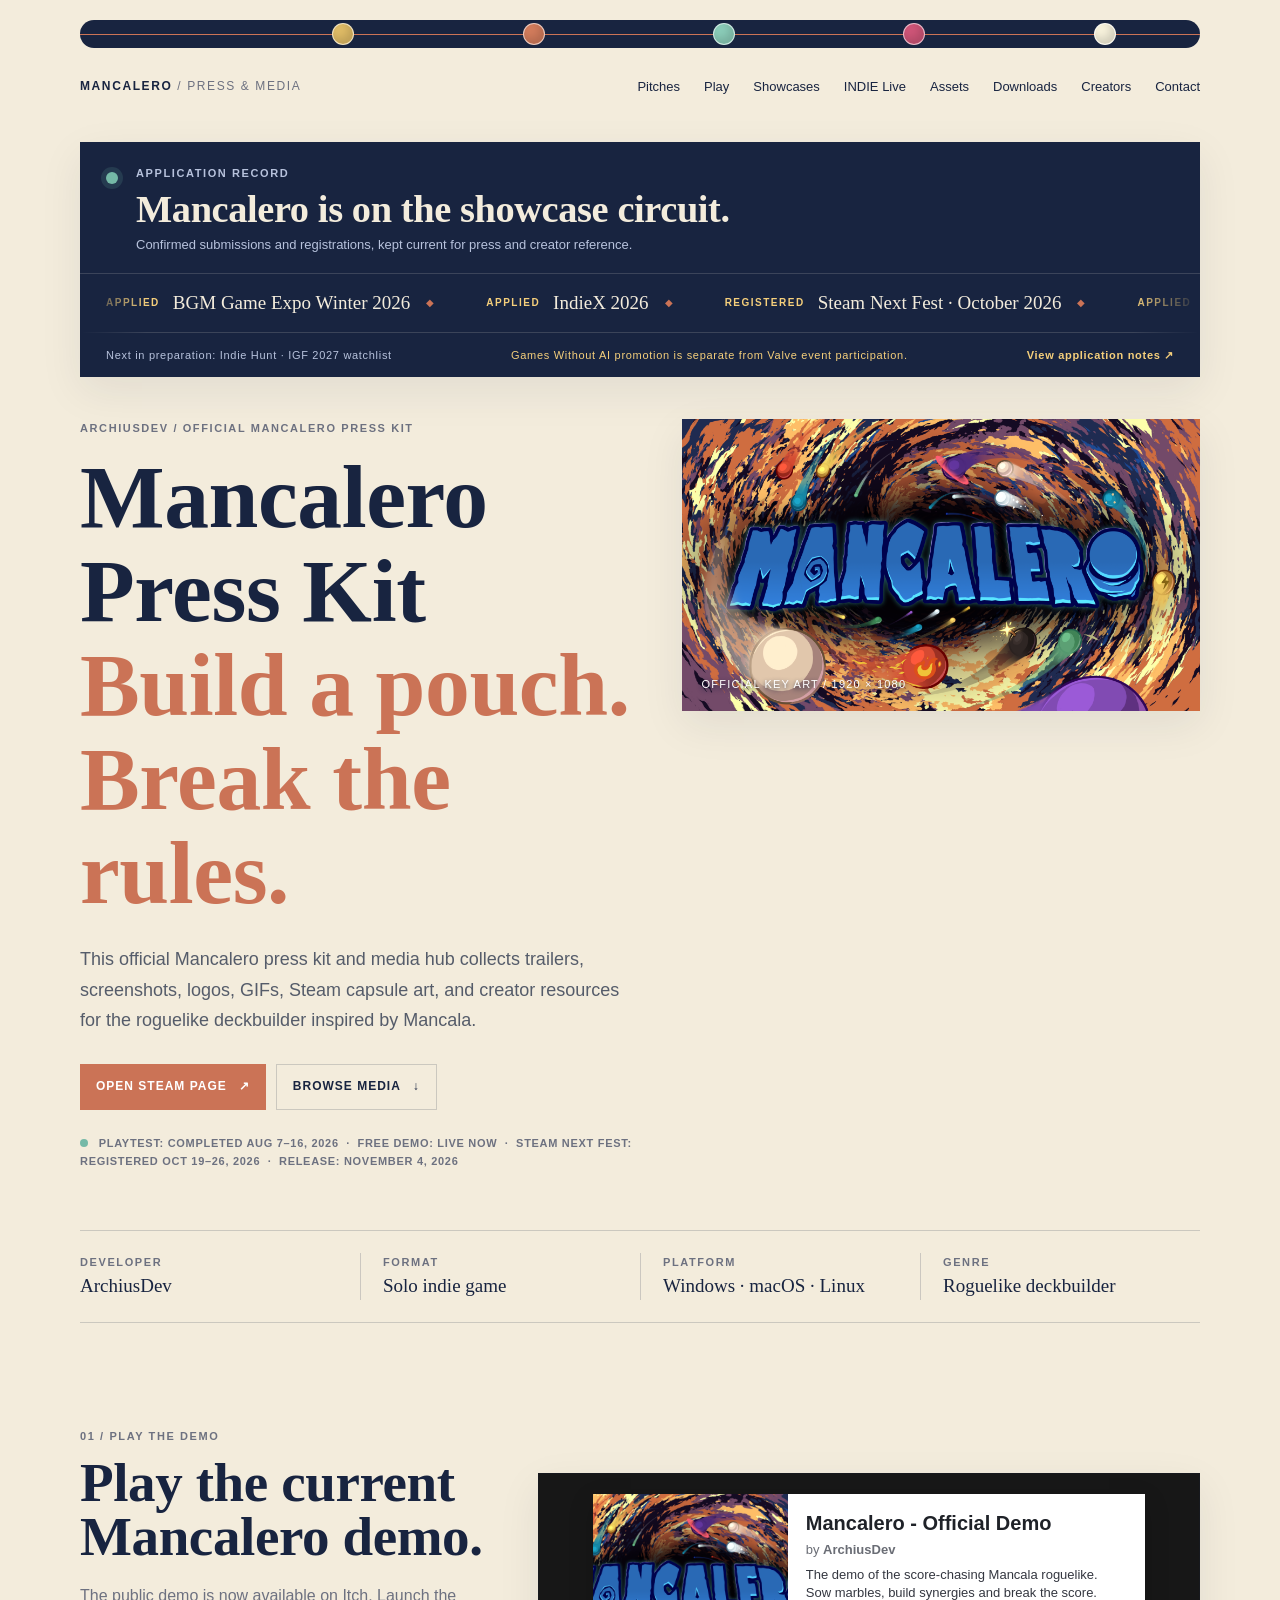
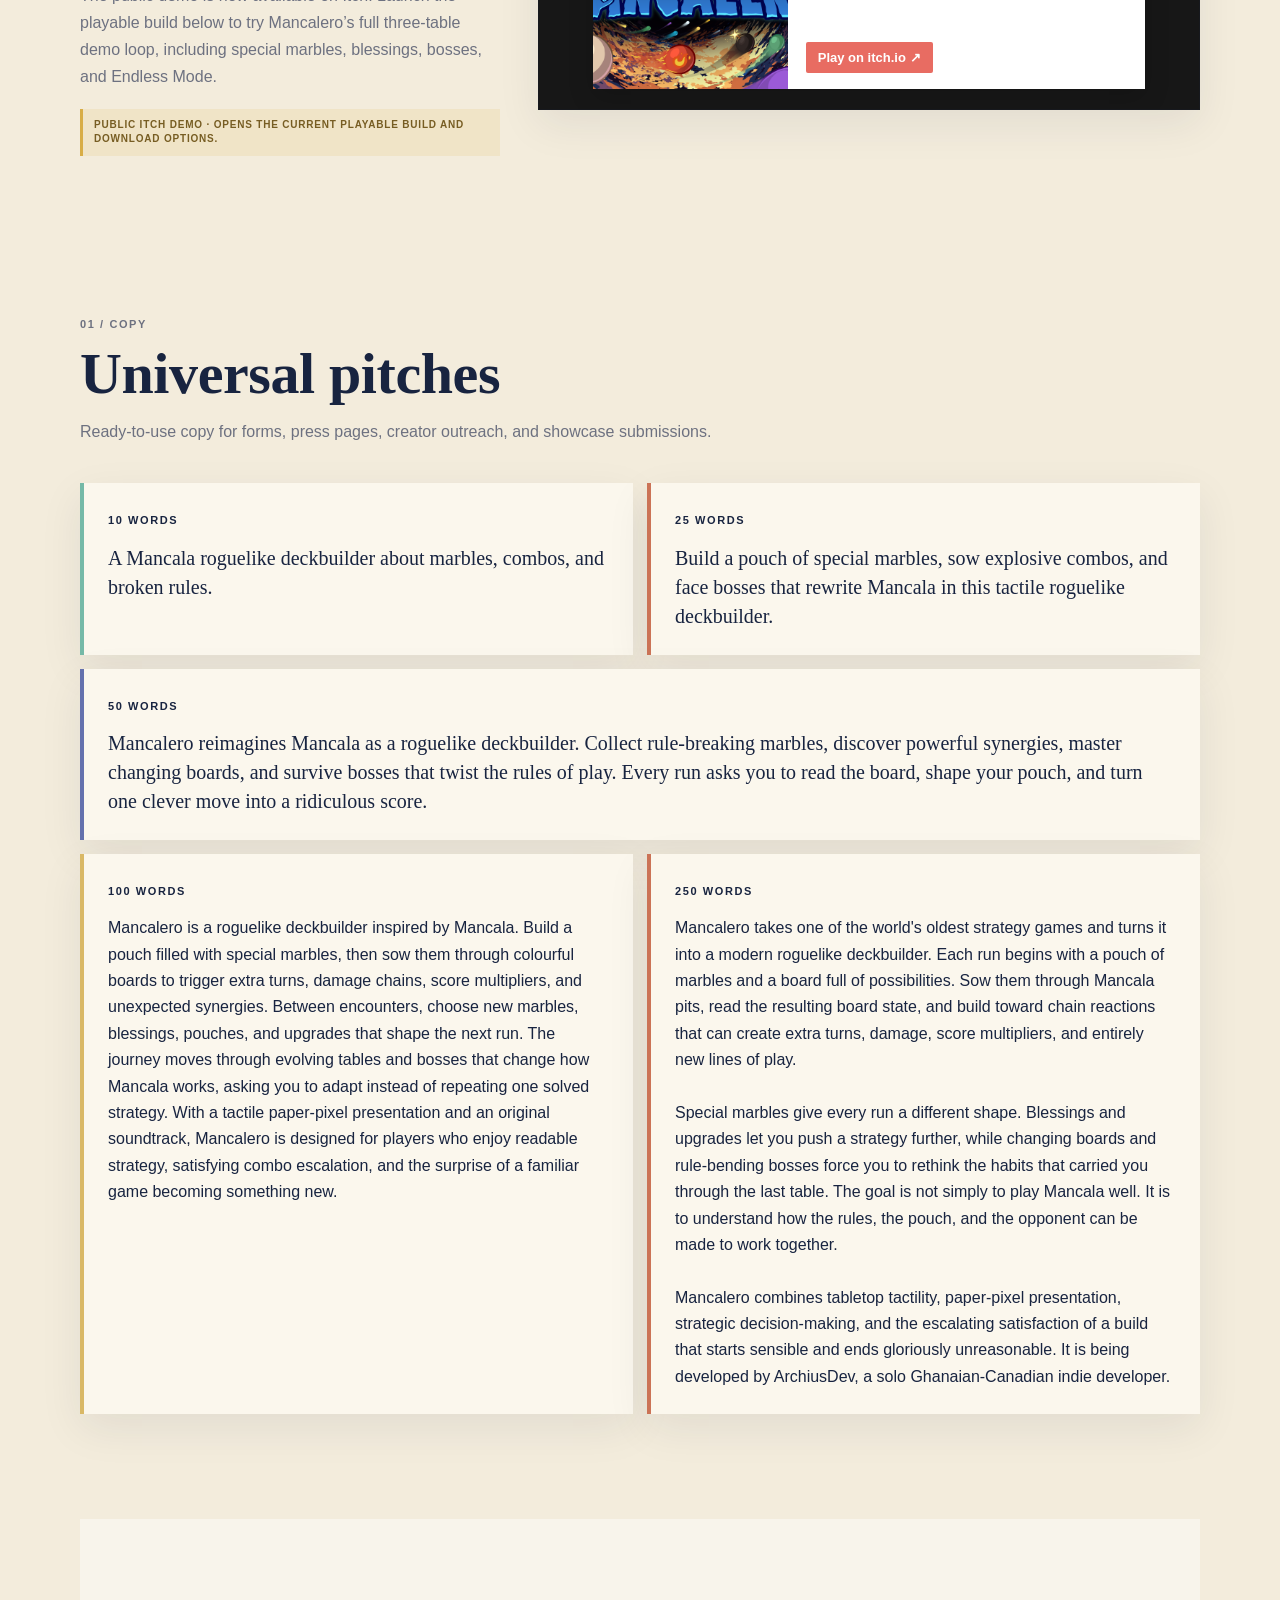
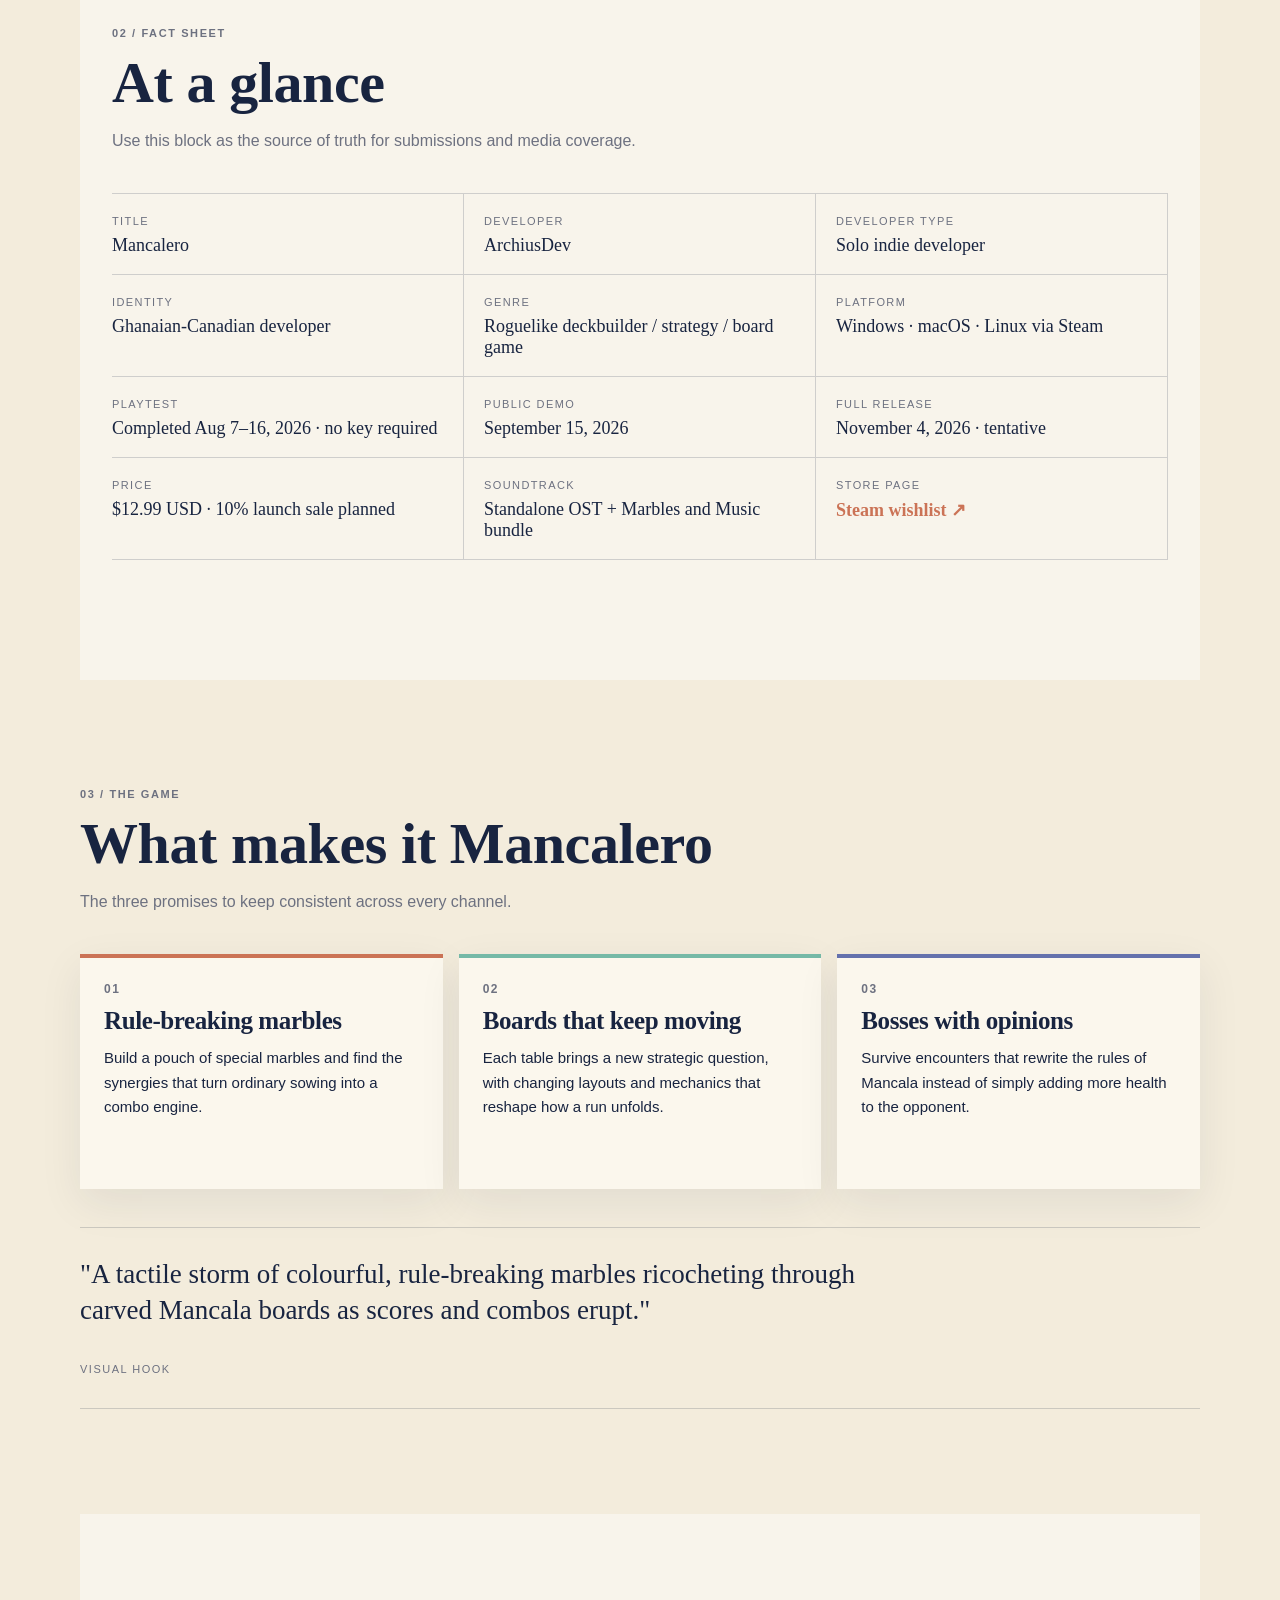
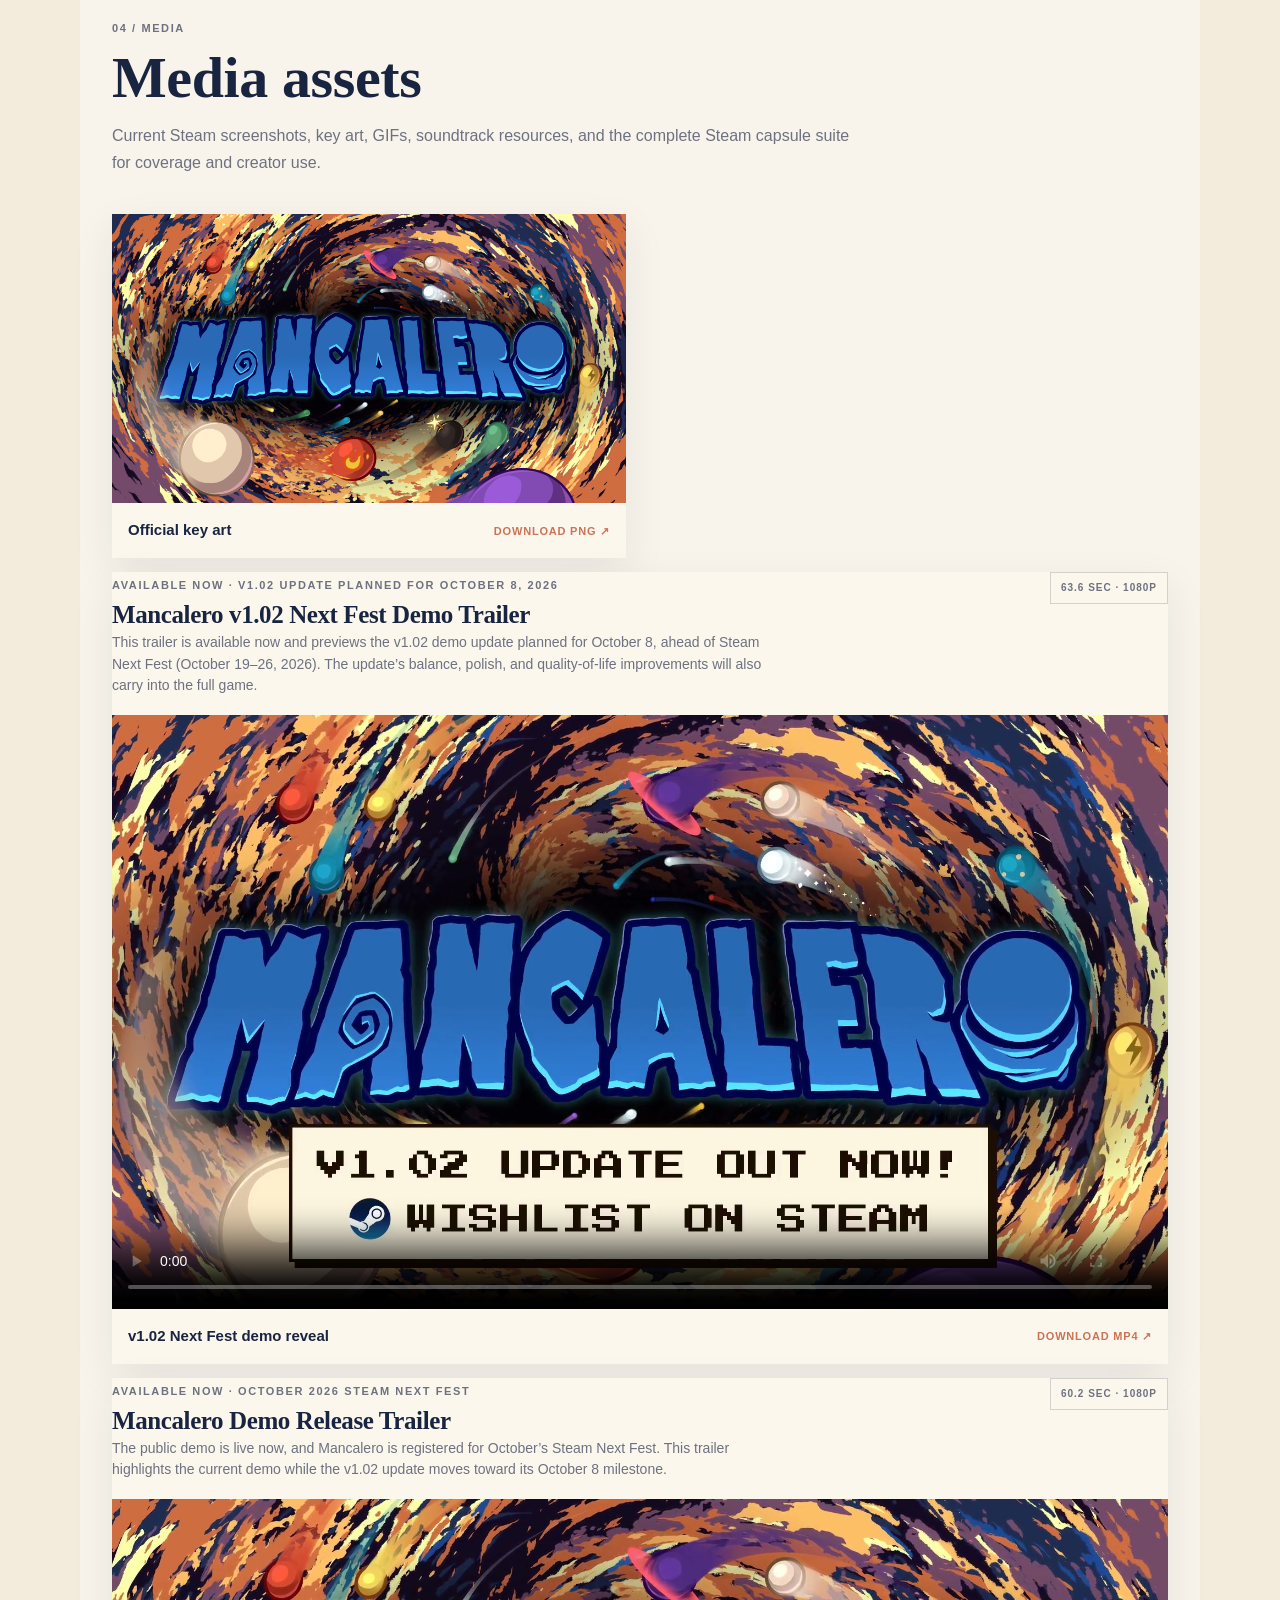
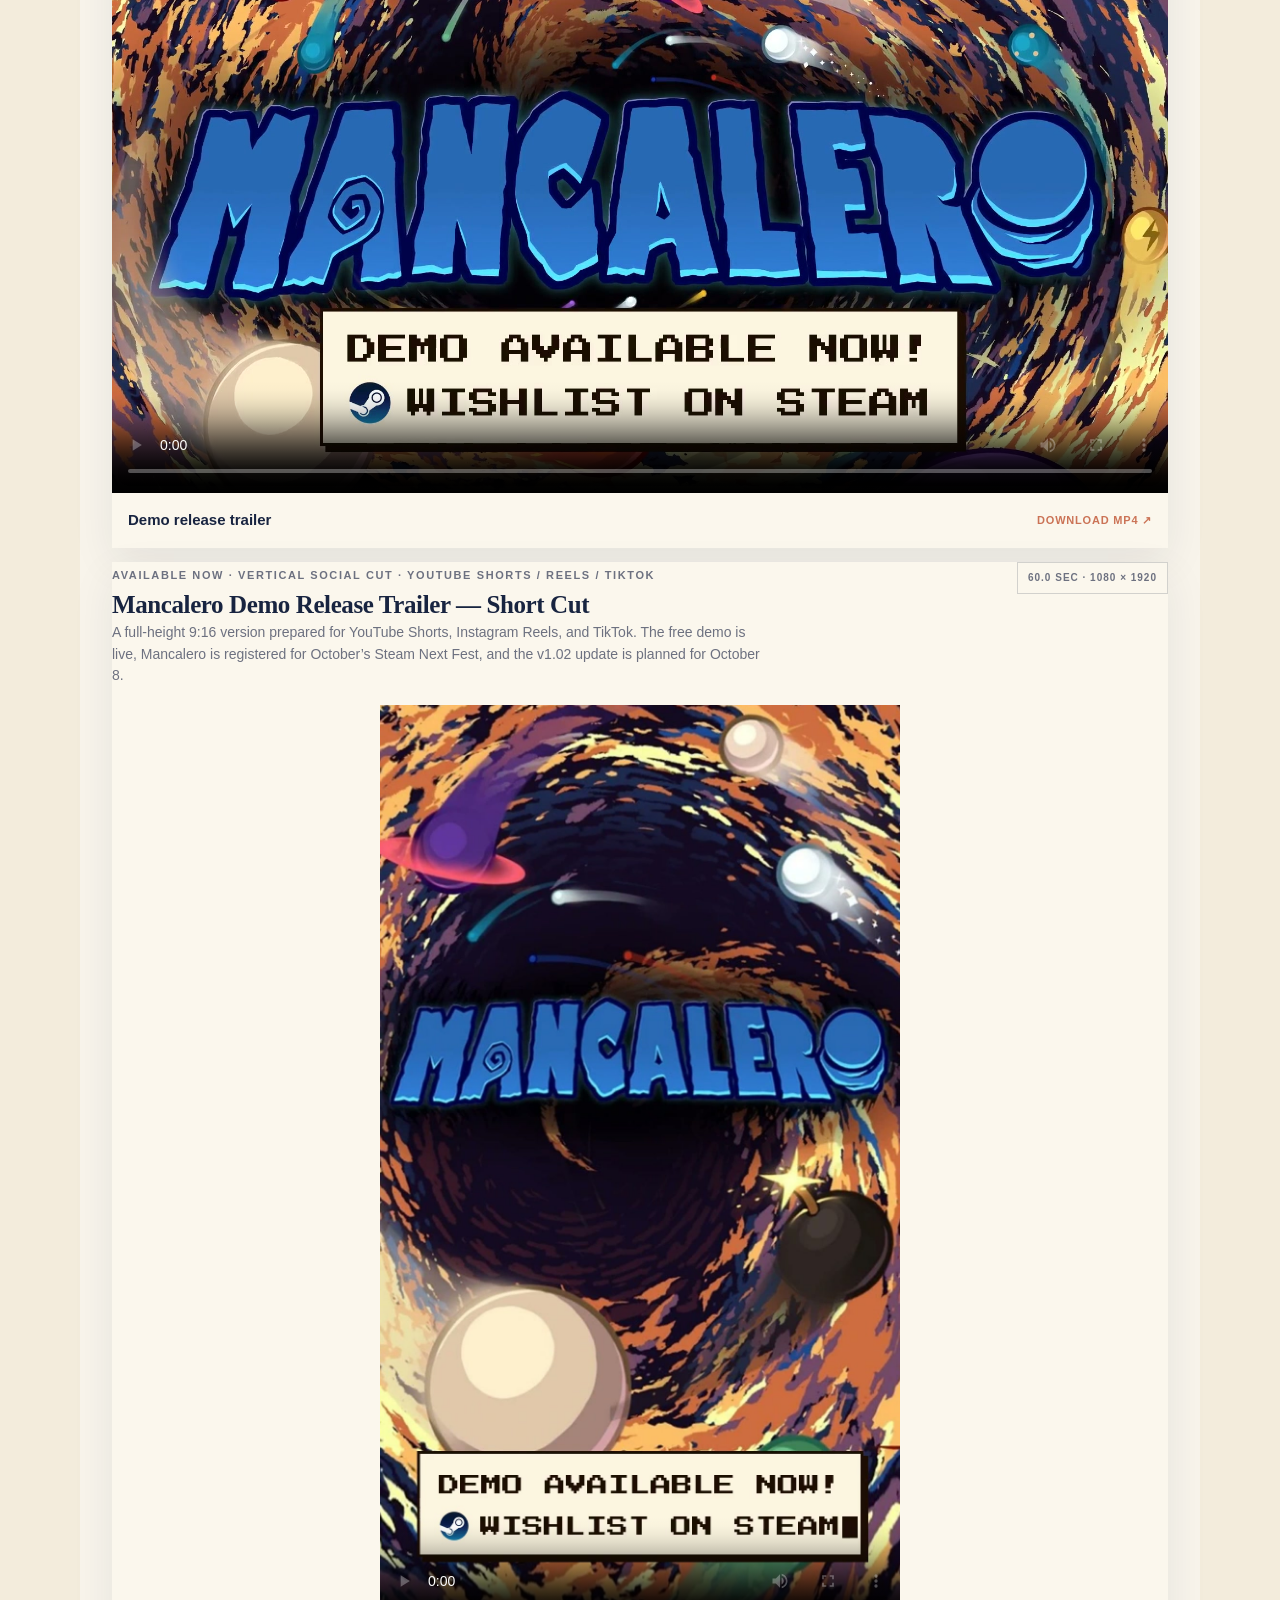
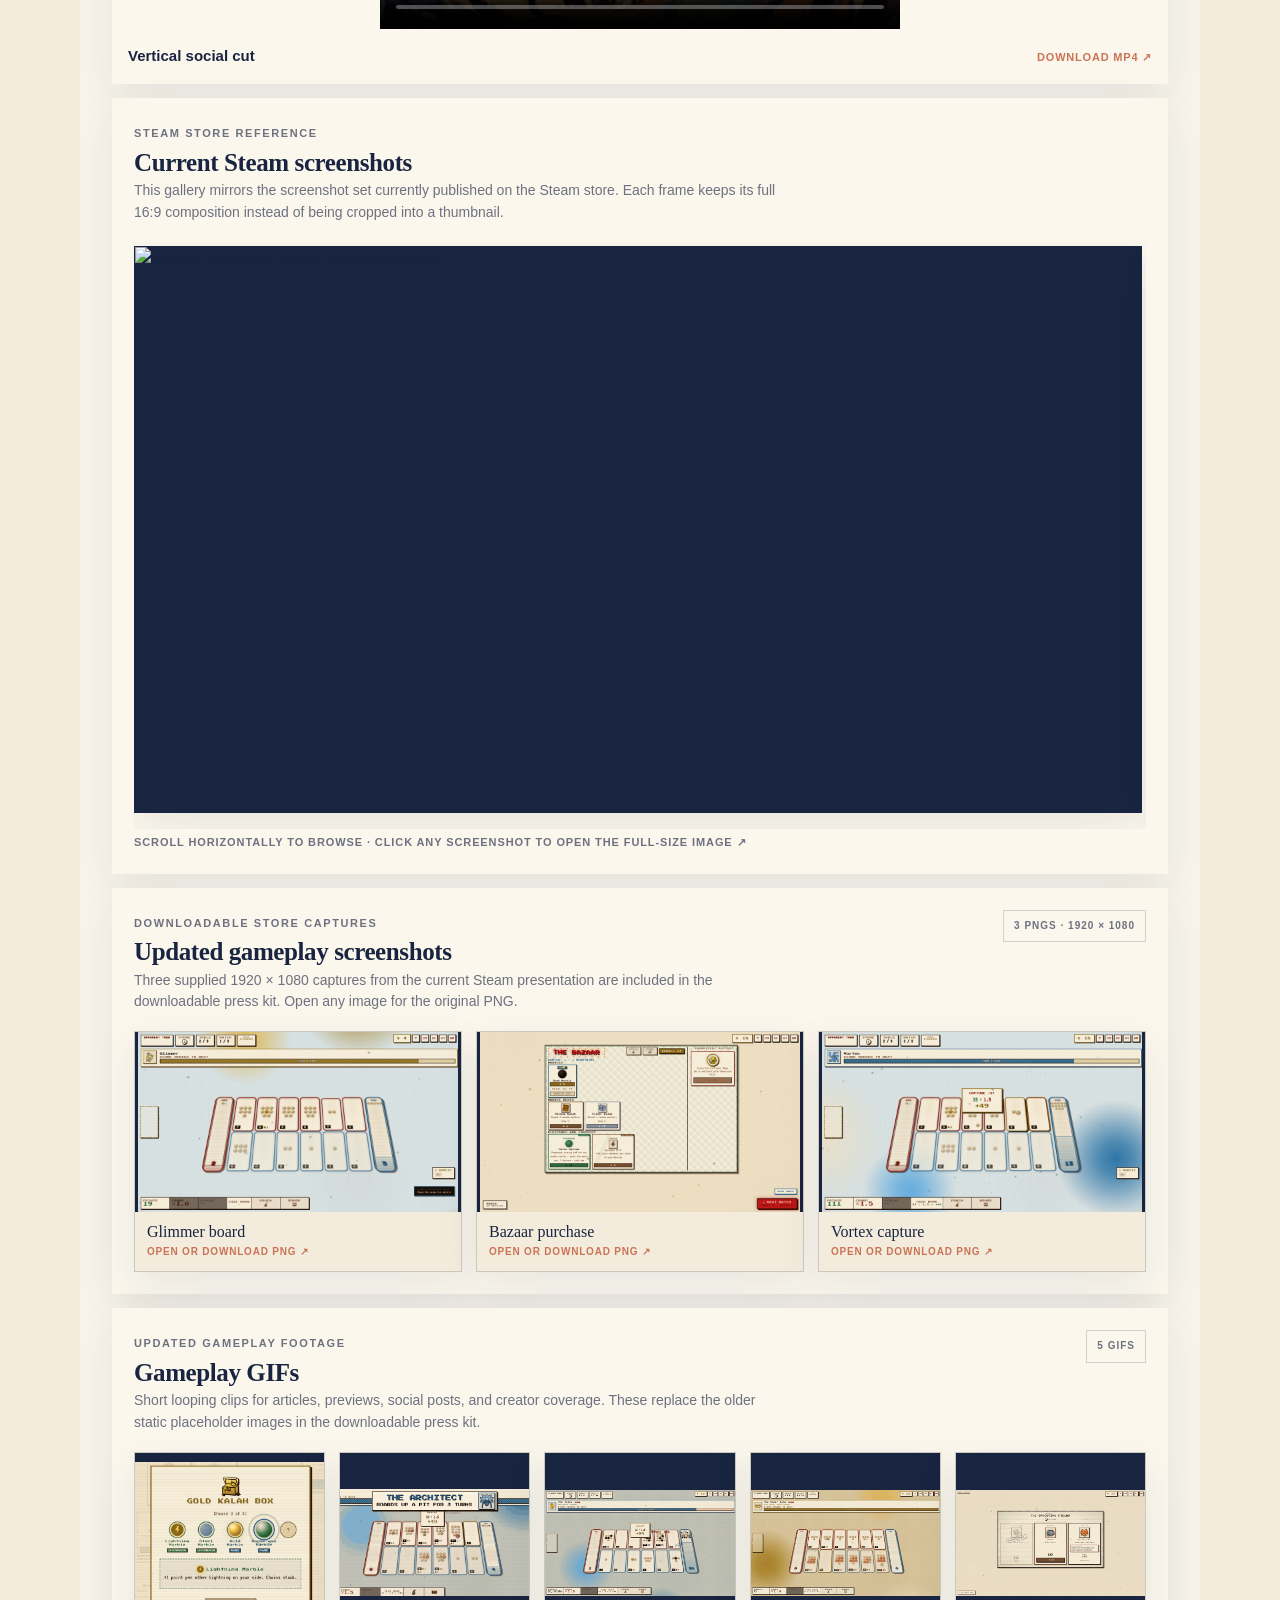
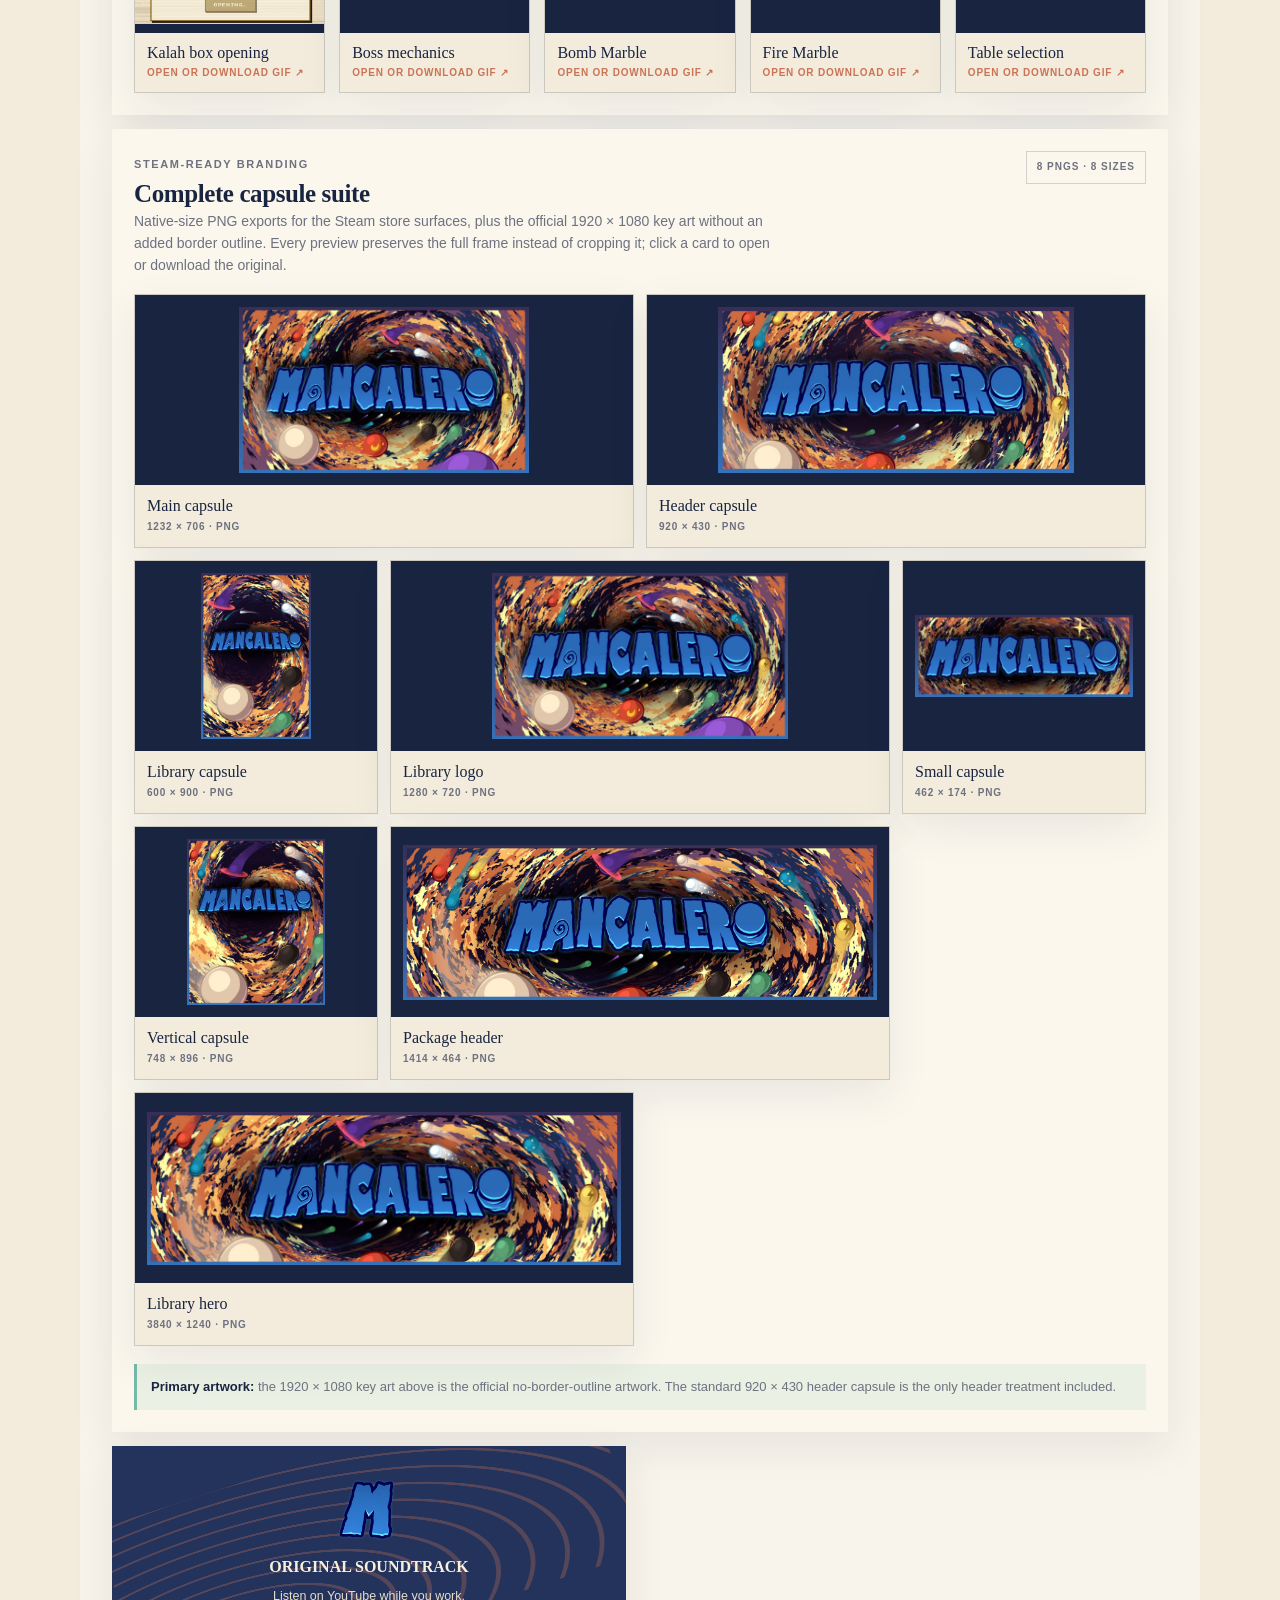
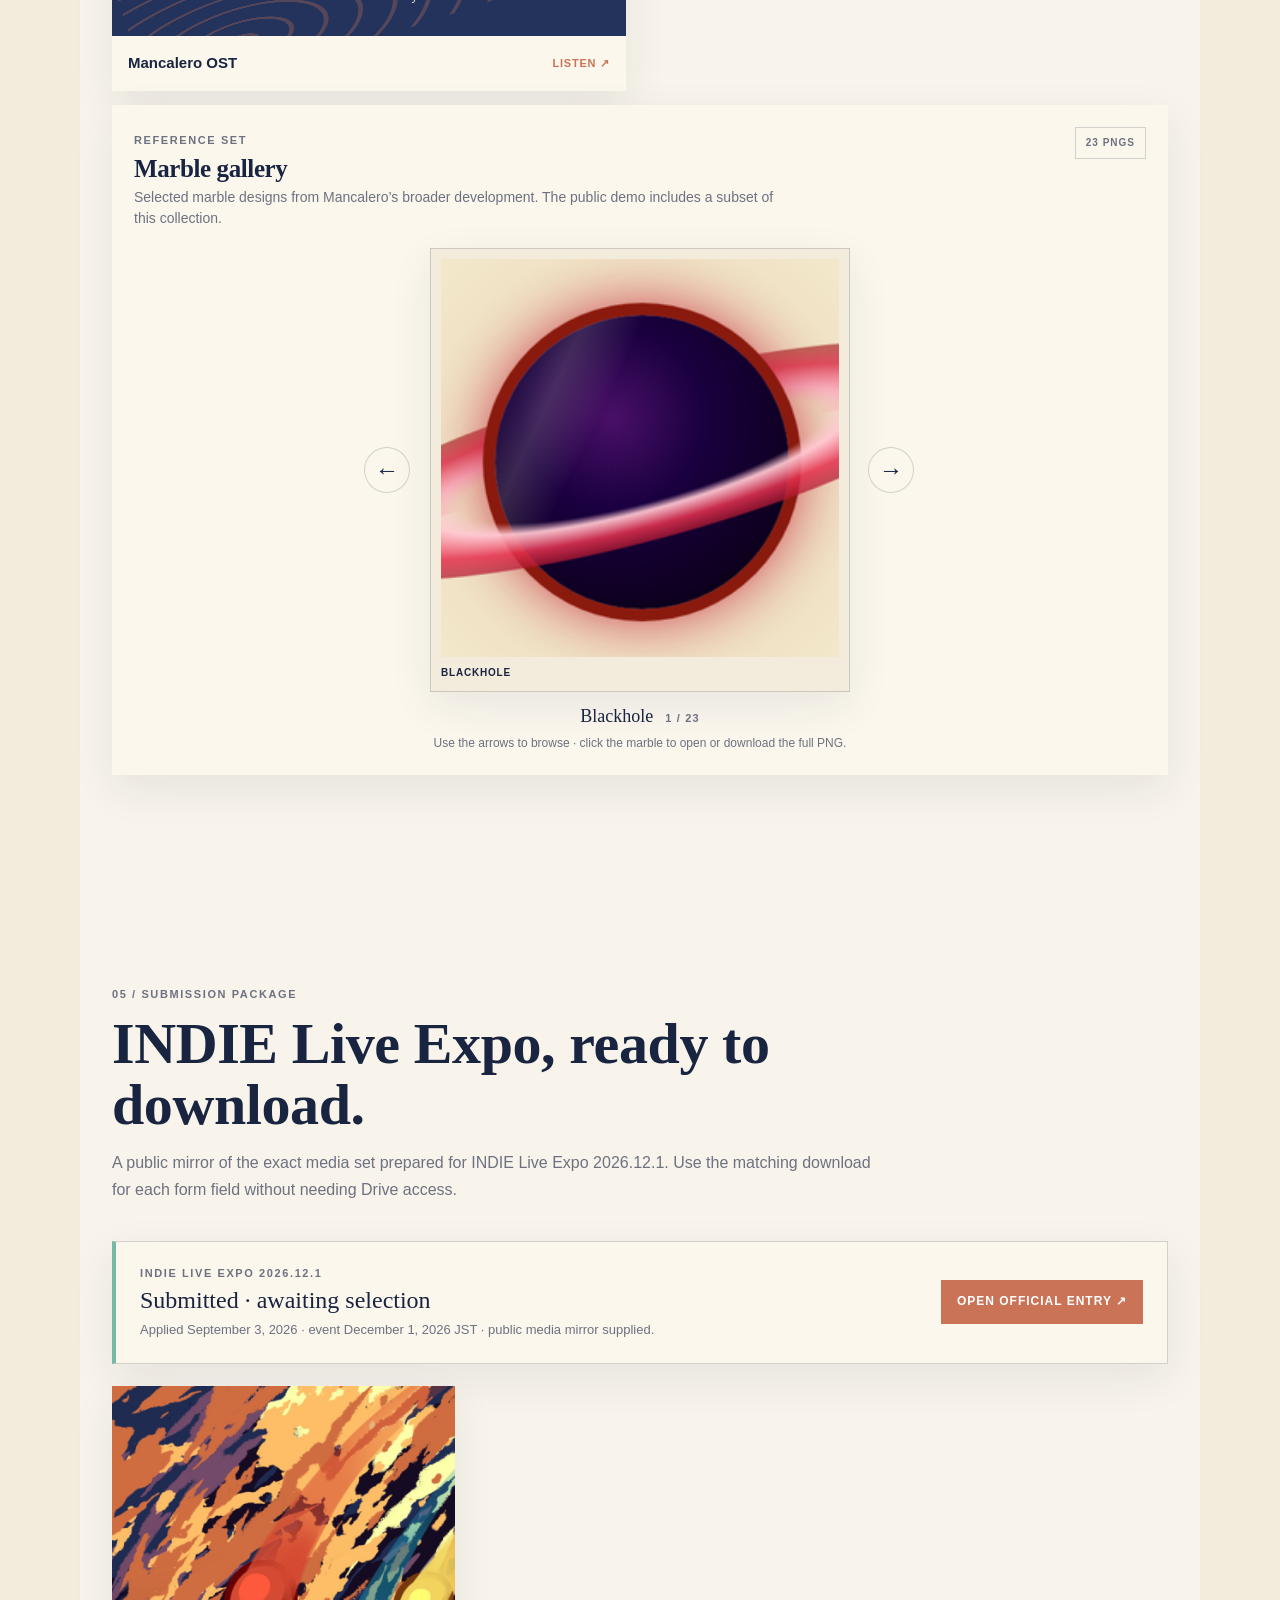
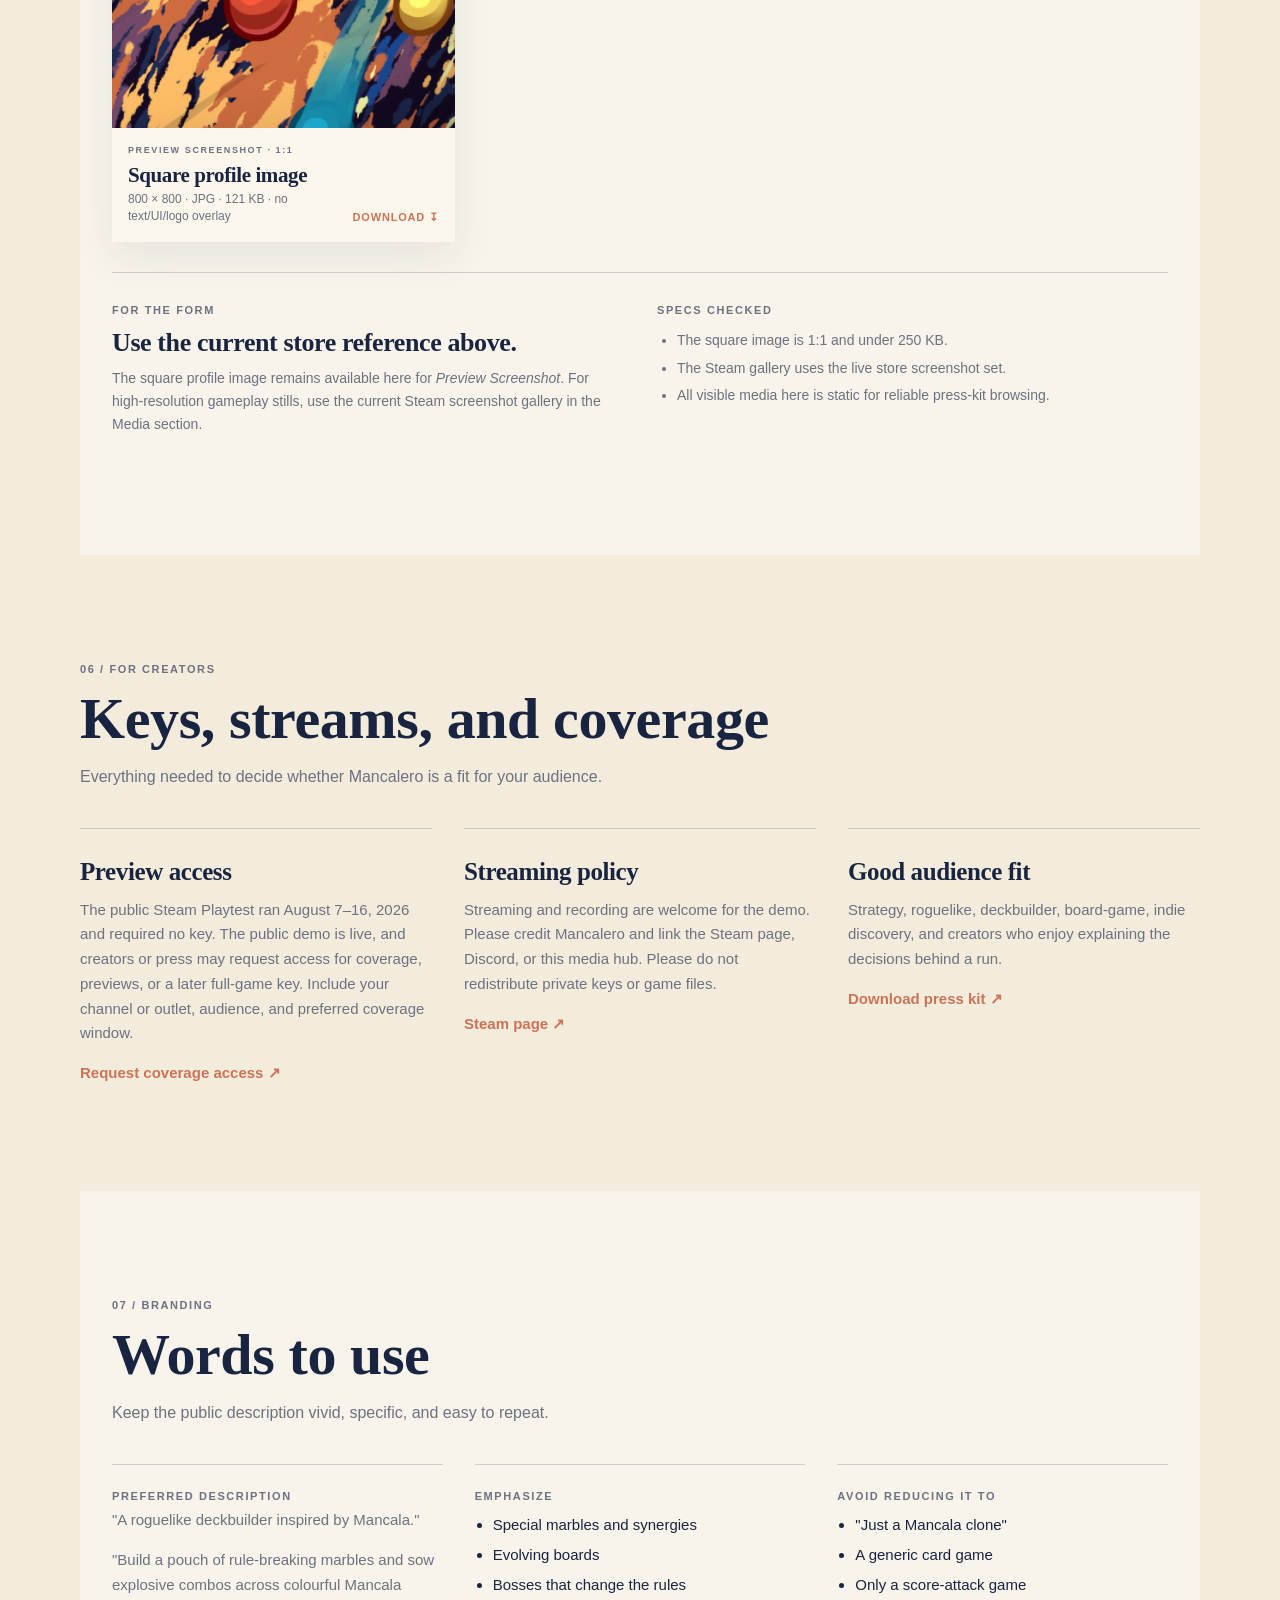
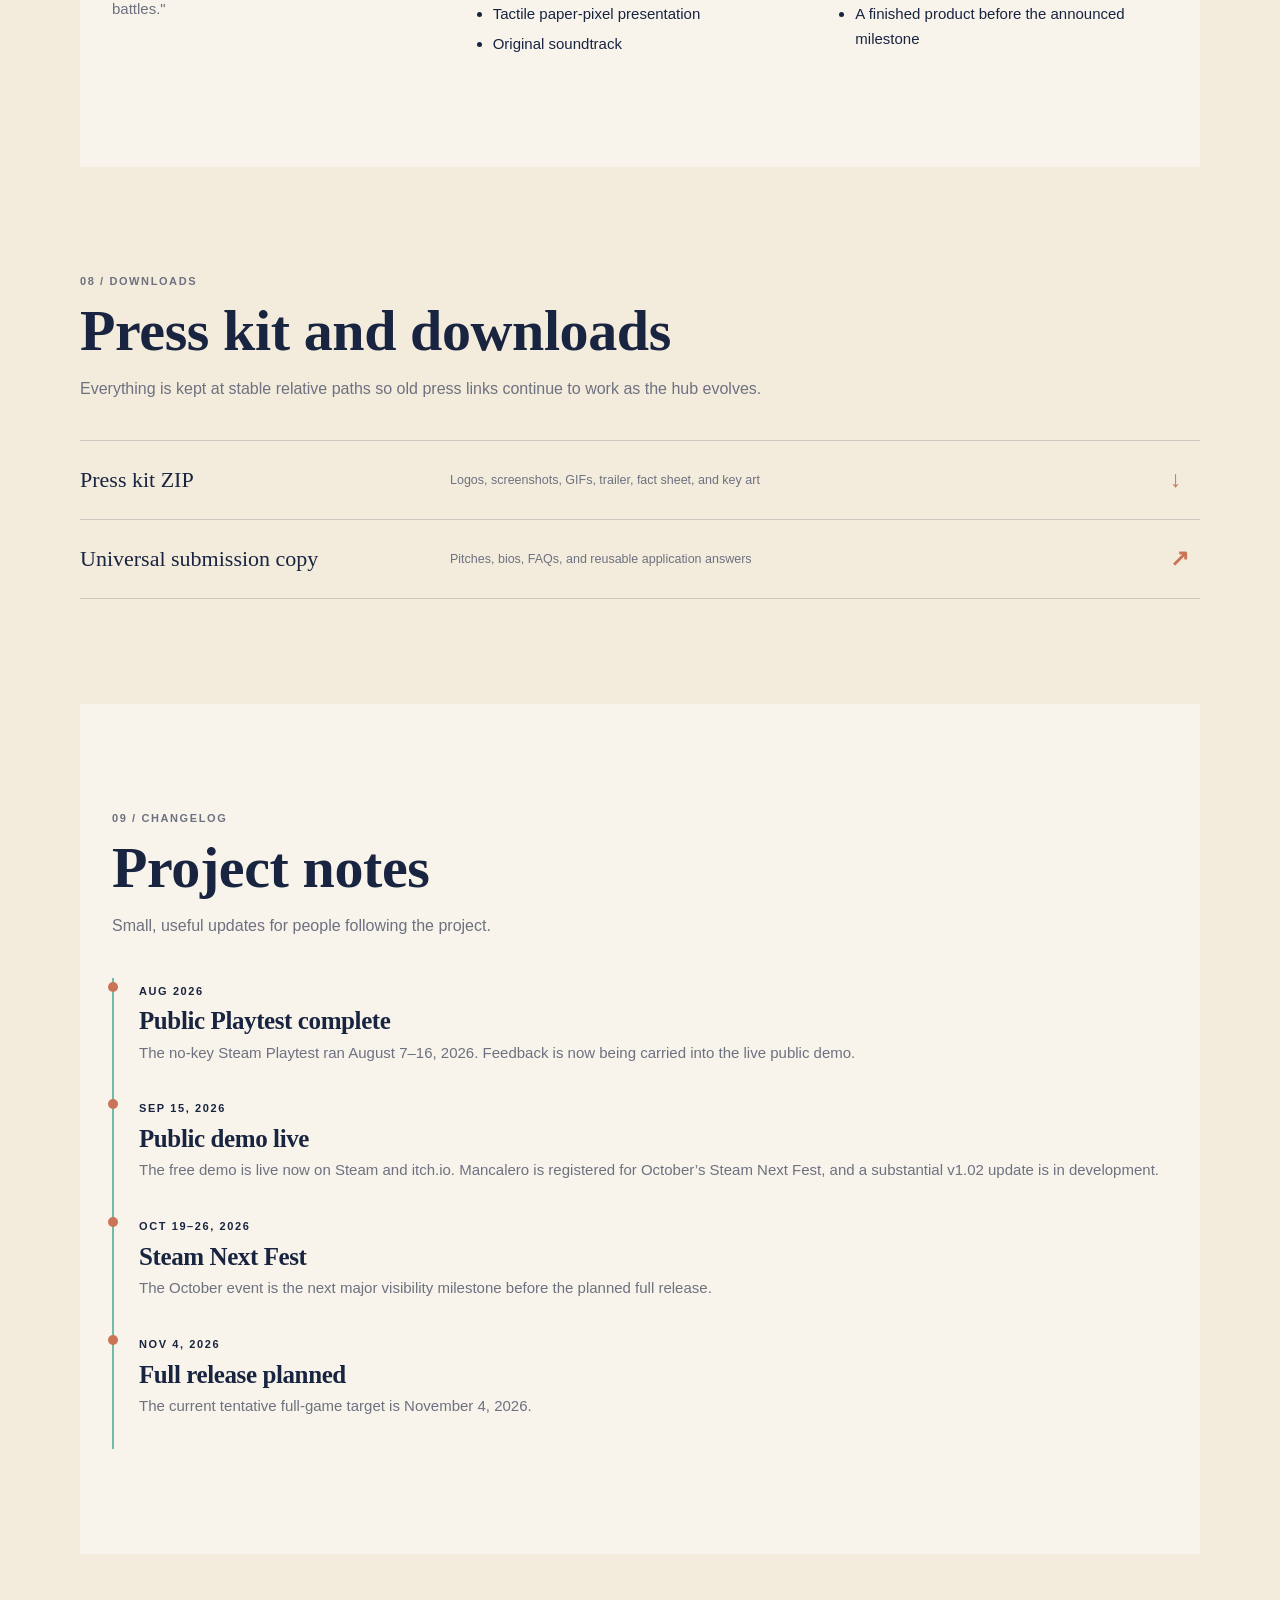
==== index.html @ 4fa44fc9 "Remove alternate outline capsule from press kit" ====
<!doctype html>
<html lang="en">
<head>
  <meta charset="utf-8">
  <meta name="viewport" content="width=device-width, initial-scale=1">
  <meta name="description" content="Official Mancalero press kit from ArchiusDev: trailers, screenshots, logos, GIFs, Steam capsule art, fact sheet, and creator resources.">
  <meta name="theme-color" content="#f3ecdc">
  <title>Mancalero Press Kit | Trailers, Screenshots &amp; Media</title>
  <link rel="canonical" href="https://cerlus.github.io/mancalero-press-media-hub/">
  <meta property="og:type" content="website">
  <meta property="og:site_name" content="Mancalero / Press & Media">
  <meta property="og:title" content="Mancalero Press Kit | Trailers, Screenshots & Media">
  <meta property="og:description" content="Official press and creator resources for Mancalero, a roguelike deckbuilder inspired by Mancala.">
  <meta property="og:url" content="https://cerlus.github.io/mancalero-press-media-hub/">
  <meta property="og:image" content="https://cerlus.github.io/mancalero-press-media-hub/assets/branding/mancalero-key-art-1920x1080.png">
  <meta property="og:image:alt" content="Mancalero key art with colourful marbles swirling around the title">
  <meta property="og:image:type" content="image/png">
  <meta property="og:image:width" content="1920">
  <meta property="og:image:height" content="1080">
  <meta name="twitter:card" content="summary_large_image">
  <meta name="twitter:title" content="Mancalero Press Kit | Trailers, Screenshots & Media">
  <meta name="twitter:description" content="Official press and creator resources for Mancalero by ArchiusDev.">
  <meta name="twitter:image" content="https://cerlus.github.io/mancalero-press-media-hub/assets/branding/mancalero-key-art-1920x1080.png">
  <meta name="twitter:image:alt" content="Mancalero key art with colourful marbles swirling around the title">
  <script type="application/ld+json">
  {
    "@context": "https://schema.org",
    "@graph": [
      {
        "@type": "WebSite",
        "@id": "https://cerlus.github.io/mancalero-press-media-hub/#website",
        "url": "https://cerlus.github.io/mancalero-press-media-hub/",
        "name": "Mancalero Press Kit | Trailers, Screenshots & Media",
        "description": "Official press, creator, showcase, and media resources for Mancalero by ArchiusDev.",
        "publisher": {"@id": "https://cerlus.github.io/mancalero-press-media-hub/#organization"}
      },
      {
        "@type": "Organization",
        "@id": "https://cerlus.github.io/mancalero-press-media-hub/#organization",
        "name": "ArchiusDev",
        "url": "https://linktr.ee/archiusdev",
        "logo": "https://cerlus.github.io/mancalero-press-media-hub/assets/branding/mancalero-square-capsule.png",
        "sameAs": [
          "https://x.com/ArchiusDev",
          "https://bsky.app/profile/archiusdev.bsky.social",
          "https://www.youtube.com/@Archius",
          "https://space.bilibili.com/3707052637554989",
          "https://archiusdev.itch.io/"
        ]
      },
      {
        "@type": "VideoObject",
        "@id": "https://cerlus.github.io/mancalero-press-media-hub/#v102-nextfest-trailer",
        "name": "Mancalero v1.02 Next Fest Demo Trailer",
        "description": "Reveal trailer for Mancalero's v1.02 demo update planned for October 8, 2026, ahead of Steam Next Fest.",
        "thumbnailUrl": "https://cerlus.github.io/mancalero-press-media-hub/assets/trailers/mancalero-v1-02-nextfest-demo-trailer-poster.jpg",
        "contentUrl": "https://cerlus.github.io/mancalero-press-media-hub/assets/trailers/mancalero-v1-02-nextfest-demo-trailer-october-2026.mp4",
        "uploadDate": "2026-09-30T09:58:26-04:00",
        "duration": "PT1M3.6S",
        "inLanguage": "en",
        "publisher": {"@id": "https://cerlus.github.io/mancalero-press-media-hub/#organization"},
        "mainEntityOfPage": {"@id": "https://cerlus.github.io/mancalero-press-media-hub/"}
      },
      {
        "@type": "VideoObject",
        "@id": "https://cerlus.github.io/mancalero-press-media-hub/#demo-release-trailer",
        "name": "Mancalero Demo Release Trailer — October 2026 Steam Next Fest",
        "description": "Mancalero's demo release trailer for October 2026 Steam Next Fest, featuring special marbles, evolving boards, and rule-changing bosses.",
        "thumbnailUrl": "https://cerlus.github.io/mancalero-press-media-hub/assets/trailers/mancalero-demo-release-trailer-poster.jpg",
        "contentUrl": "https://cerlus.github.io/mancalero-press-media-hub/assets/trailers/mancalero-demo-release-trailer-october-2026-next-fest.mp4",
        "uploadDate": "2026-09-25T13:48:26-04:00",
        "duration": "PT1M0.2S",
        "inLanguage": "en",
        "publisher": {"@id": "https://cerlus.github.io/mancalero-press-media-hub/#organization"},
        "mainEntityOfPage": {"@id": "https://cerlus.github.io/mancalero-press-media-hub/"}
      },
      {
        "@type": "VideoObject",
        "@id": "https://cerlus.github.io/mancalero-press-media-hub/#demo-release-short",
        "name": "Mancalero Demo Release Trailer — Short Cut",
        "description": "Vertical 9:16 social trailer for Mancalero's free demo and October 2026 Steam Next Fest.",
        "thumbnailUrl": "https://cerlus.github.io/mancalero-press-media-hub/assets/trailers/mancalero-demo-release-shorts-poster.jpg",
        "contentUrl": "https://cerlus.github.io/mancalero-press-media-hub/assets/trailers/mancalero-demo-release-shorts-october-2026-next-fest.mp4",
        "uploadDate": "2026-09-25T16:04:20-04:00",
        "duration": "PT1M",
        "inLanguage": "en",
        "publisher": {"@id": "https://cerlus.github.io/mancalero-press-media-hub/#organization"},
        "mainEntityOfPage": {"@id": "https://cerlus.github.io/mancalero-press-media-hub/"}
      }
    ]
  }
  </script>
  <link rel="stylesheet" href="styles.css?v=vertical-shorts-20260925">
  <link rel="stylesheet" href="submission.css?v=vertical-shorts-20260925">
</head>
<body>
  <div class="marble-rail" aria-hidden="true"><span></span><i></i><i></i><i></i><i></i><i></i></div>
  <header class="site-header shell">
    <a class="wordmark" href="#top">MANCALERO <span>/ PRESS & MEDIA</span></a>
    <nav aria-label="Primary navigation">
      <a href="#pitches">Pitches</a>
      <a href="#play">Play</a>
      <a href="#showcase-record">Showcases</a>
      <a href="#indie-live">INDIE Live</a>
      <a href="#assets">Assets</a>
      <a href="#downloads">Downloads</a>
      <a href="#creators">Creators</a>
      <a href="#contact">Contact</a>
    </nav>
  </header>

  <main id="top">
    <section class="showcase-banner shell" id="showcase-record" aria-labelledby="showcase-record-title">
      <div class="showcase-banner-heading">
        <span class="showcase-live-dot" aria-hidden="true"></span>
        <div><p class="section-index">APPLICATION RECORD</p><h2 id="showcase-record-title">Mancalero is on the showcase circuit.</h2><p>Confirmed submissions and registrations, kept current for press and creator reference.</p></div>
      </div>
      <p class="sr-only">Confirmed: BGM Game Expo Winter 2026 — applied. IndieX 2026 — applied. Steam Next Fest October 2026 — registered. Best Indie Games — applied. INDIE Live Expo 2026.12.1 — applied. Support the Indies by Helix and DFF — applied. Game*Spark — applied through the official IID release-submission form. Games Without AI promotional sharing was confirmed through DevLand Marketing, but Mancalero is not part of the official Steam event with Valve because of the AI-use detection caveat. Indie Hunt and other opportunities are being prepared but are not yet submitted.</p>
      <div class="showcase-marquee" aria-hidden="true">
        <div class="showcase-track">
          <div class="showcase-item"><span class="showcase-status">APPLIED</span><strong>BGM Game Expo Winter 2026</strong><span class="showcase-separator">◆</span></div>
          <div class="showcase-item"><span class="showcase-status">APPLIED</span><strong>IndieX 2026</strong><span class="showcase-separator">◆</span></div>
          <div class="showcase-item"><span class="showcase-status">REGISTERED</span><strong>Steam Next Fest · October 2026</strong><span class="showcase-separator">◆</span></div>
          <div class="showcase-item"><span class="showcase-status">APPLIED</span><strong>Best Indie Games</strong><span class="showcase-separator">◆</span></div>
          <div class="showcase-item"><span class="showcase-status">APPLIED</span><strong>INDIE Live Expo · 2026.12.1</strong><span class="showcase-separator">◆</span></div>
          <div class="showcase-item"><span class="showcase-status">APPLIED</span><strong>Support the Indies · Helix / DFF</strong><span class="showcase-separator">◆</span></div>
          <div class="showcase-item"><span class="showcase-status">PROMOTIONAL ONLY</span><strong>Games Without AI · DevLand</strong><span class="showcase-separator">◆</span></div>
          <div class="showcase-item"><span class="showcase-status">APPLIED</span><strong>BGM Game Expo Winter 2026</strong><span class="showcase-separator">◆</span></div>
          <div class="showcase-item"><span class="showcase-status">APPLIED</span><strong>IndieX 2026</strong><span class="showcase-separator">◆</span></div>
          <div class="showcase-item"><span class="showcase-status">REGISTERED</span><strong>Steam Next Fest · October 2026</strong><span class="showcase-separator">◆</span></div>
          <div class="showcase-item"><span class="showcase-status">APPLIED</span><strong>Best Indie Games</strong><span class="showcase-separator">◆</span></div>
          <div class="showcase-item"><span class="showcase-status">APPLIED</span><strong>INDIE Live Expo · 2026.12.1</strong><span class="showcase-separator">◆</span></div>
          <div class="showcase-item"><span class="showcase-status">APPLIED</span><strong>Support the Indies · Helix / DFF</strong><span class="showcase-separator">◆</span></div>
          <div class="showcase-item"><span class="showcase-status">PROMOTIONAL ONLY</span><strong>Games Without AI · DevLand</strong><span class="showcase-separator">◆</span></div>
        </div>
      </div>
      <div class="showcase-banner-footer"><span>Next in preparation: Indie Hunt · IGF 2027 watchlist</span><span class="showcase-caveat">Games Without AI promotion is separate from Valve event participation.</span><a href="Mancalero_Applications_Record.md">View application notes ↗</a></div>
    </section>

    <section class="hero shell">
      <div class="hero-copy">
        <p class="eyebrow">ARCHIUSDEV / OFFICIAL MANCALERO PRESS KIT</p>
        <h1>Mancalero Press Kit<br><em>Build a pouch. Break the rules.</em></h1>
        <p class="lede">This official Mancalero press kit and media hub collects trailers, screenshots, logos, GIFs, Steam capsule art, and creator resources for the roguelike deckbuilder inspired by Mancala.</p>
        <div class="hero-actions">
          <a class="button button-primary" href="https://store.steampowered.com/app/4811700/Mancalero/?utm_source=press_kit&amp;utm_medium=owned_web&amp;utm_campaign=demo_launch_sep_2026&amp;utm_content=steam_cta">Open Steam page <span>↗</span></a>
          <a class="button button-quiet" href="#assets">Browse media <span>↓</span></a>
        </div>
        <p class="status-line"><span class="status-dot"></span> Playtest: completed Aug 7–16, 2026 &nbsp;·&nbsp; Free demo: live now &nbsp;·&nbsp; Steam Next Fest: registered Oct 19–26, 2026 &nbsp;·&nbsp; Release: November 4, 2026</p>
      </div>
      <figure class="hero-art">
        <img src="assets/branding/mancalero-key-art-1920x1080.png" alt="Mancalero capsule artwork with colourful marbles swirling around the title">
        <figcaption class="art-caption">OFFICIAL KEY ART / 1920 × 1080</figcaption>
      </figure>
    </section>

    <section class="signal-strip shell" aria-label="Game facts">
      <div><span>Developer</span><strong>ArchiusDev</strong></div>
      <div><span>Format</span><strong>Solo indie game</strong></div>
      <div><span>Platform</span><strong>Windows · macOS · Linux</strong></div>
      <div><span>Genre</span><strong>Roguelike deckbuilder</strong></div>
    </section>

    <section class="play-lab shell" id="play">
      <div class="play-lab-copy">
        <p class="section-index">01 / PLAY THE DEMO</p>
        <h2>Play the current Mancalero demo.</h2>
        <p>The public demo is now available on Itch. Launch the playable build below to try Mancalero’s full three-table demo loop, including special marbles, blessings, bosses, and Endless Mode.</p>
        <p class="mini-demo-note">PUBLIC ITCH DEMO · Opens the current playable build and download options.</p>
      </div>
      <div class="itch-demo-embed" aria-label="Mancalero playable demo">
        <a class="itch-card" href="https://archiusdev.itch.io/mancalero" target="_blank" rel="noopener noreferrer" aria-label="Play Mancalero - Official Demo on itch.io">
          <span class="itch-card-art"><img src="assets/branding/mancalero-square-capsule.png" alt="Mancalero key art"></span>
          <span class="itch-card-body">
            <strong class="itch-card-title">Mancalero - Official Demo</strong>
            <span class="itch-card-byline">by <b>ArchiusDev</b></span>
            <span class="itch-card-description">The demo of the score-chasing Mancala roguelike. Sow marbles, build synergies and break the score.</span>
            <span class="itch-card-action">Play on itch.io ↗</span>
          </span>
        </a>
      </div>
    </section>

    <section class="section shell" id="pitches">
      <div class="section-heading"><p class="section-index">01 / COPY</p><h2>Universal pitches</h2><p>Ready-to-use copy for forms, press pages, creator outreach, and showcase submissions.</p></div>
      <div class="pitch-grid">
        <article class="pitch-card"><span>10 words</span><p>A Mancala roguelike deckbuilder about marbles, combos, and broken rules.</p></article>
        <article class="pitch-card"><span>25 words</span><p>Build a pouch of special marbles, sow explosive combos, and face bosses that rewrite Mancala in this tactile roguelike deckbuilder.</p></article>
        <article class="pitch-card pitch-card-wide"><span>50 words</span><p>Mancalero reimagines Mancala as a roguelike deckbuilder. Collect rule-breaking marbles, discover powerful synergies, master changing boards, and survive bosses that twist the rules of play. Every run asks you to read the board, shape your pouch, and turn one clever move into a ridiculous score.</p></article>
        <article class="pitch-card"><span>100 words</span><p>Mancalero is a roguelike deckbuilder inspired by Mancala. Build a pouch filled with special marbles, then sow them through colourful boards to trigger extra turns, damage chains, score multipliers, and unexpected synergies. Between encounters, choose new marbles, blessings, pouches, and upgrades that shape the next run. The journey moves through evolving tables and bosses that change how Mancala works, asking you to adapt instead of repeating one solved strategy. With a tactile paper-pixel presentation and an original soundtrack, Mancalero is designed for players who enjoy readable strategy, satisfying combo escalation, and the surprise of a familiar game becoming something new.</p></article>
        <article class="pitch-card"><span>250 words</span><p>Mancalero takes one of the world's oldest strategy games and turns it into a modern roguelike deckbuilder. Each run begins with a pouch of marbles and a board full of possibilities. Sow them through Mancala pits, read the resulting board state, and build toward chain reactions that can create extra turns, damage, score multipliers, and entirely new lines of play.<br><br>Special marbles give every run a different shape. Blessings and upgrades let you push a strategy further, while changing boards and rule-bending bosses force you to rethink the habits that carried you through the last table. The goal is not simply to play Mancala well. It is to understand how the rules, the pouch, and the opponent can be made to work together.<br><br>Mancalero combines tabletop tactility, paper-pixel presentation, strategic decision-making, and the escalating satisfaction of a build that starts sensible and ends gloriously unreasonable. It is being developed by ArchiusDev, a solo Ghanaian-Canadian indie developer.</p></article>
      </div>
    </section>

    <section class="section section-tinted shell" id="facts">
      <div class="section-heading"><p class="section-index">02 / FACT SHEET</p><h2>At a glance</h2><p>Use this block as the source of truth for submissions and media coverage.</p></div>
      <dl class="fact-sheet">
        <div><dt>Title</dt><dd>Mancalero</dd></div><div><dt>Developer</dt><dd>ArchiusDev</dd></div><div><dt>Developer type</dt><dd>Solo indie developer</dd></div><div><dt>Identity</dt><dd>Ghanaian-Canadian developer</dd></div><div><dt>Genre</dt><dd>Roguelike deckbuilder / strategy / board game</dd></div><div><dt>Platform</dt><dd>Windows · macOS · Linux via Steam</dd></div><div><dt>Playtest</dt><dd>Completed Aug 7–16, 2026 · no key required</dd></div><div><dt>Public demo</dt><dd>September 15, 2026</dd></div><div><dt>Full release</dt><dd>November 4, 2026 · tentative</dd></div><div><dt>Price</dt><dd>$12.99 USD · 10% launch sale planned</dd></div><div><dt>Soundtrack</dt><dd>Standalone OST + Marbles and Music bundle</dd></div><div><dt>Store page</dt><dd><a href="https://store.steampowered.com/app/4811700/Mancalero/?utm_source=press_kit&amp;utm_medium=owned_web&amp;utm_campaign=demo_launch_sep_2026&amp;utm_content=steam_cta">Steam wishlist ↗</a></dd></div>
      </dl>
    </section>

    <section class="section shell" id="features">
      <div class="section-heading"><p class="section-index">03 / THE GAME</p><h2>What makes it Mancalero</h2><p>The three promises to keep consistent across every channel.</p></div>
      <div class="feature-grid">
        <article class="feature-card"><div class="feature-mark">01</div><h3>Rule-breaking marbles</h3><p>Build a pouch of special marbles and find the synergies that turn ordinary sowing into a combo engine.</p></article>
        <article class="feature-card"><div class="feature-mark">02</div><h3>Boards that keep moving</h3><p>Each table brings a new strategic question, with changing layouts and mechanics that reshape how a run unfolds.</p></article>
        <article class="feature-card"><div class="feature-mark">03</div><h3>Bosses with opinions</h3><p>Survive encounters that rewrite the rules of Mancala instead of simply adding more health to the opponent.</p></article>
      </div>
      <div class="quote-band"><p>"A tactile storm of colourful, rule-breaking marbles ricocheting through carved Mancala boards as scores and combos erupt."</p><span>Visual hook</span></div>
    </section>

    <section class="section section-tinted shell" id="assets">
      <div class="section-heading"><p class="section-index">04 / MEDIA</p><h2>Media assets</h2><p>Current Steam screenshots, key art, GIFs, soundtrack resources, and the complete Steam capsule suite for coverage and creator use.</p></div>
      <div class="media-grid">
        <article class="media-card media-card-large"><div class="media-key-art"><img src="assets/branding/mancalero-key-art-1920x1080.png" alt="Mancalero official 1920 by 1080 key art"></div><div class="media-meta"><strong>Official key art</strong><a href="assets/branding/mancalero-key-art-1920x1080.png">Download PNG ↗</a></div></article>
        <article class="media-card media-card-trailer">
          <div class="media-gallery-heading"><div><span class="label">Available now · v1.02 update planned for October 8, 2026</span><h3>Mancalero v1.02 Next Fest Demo Trailer</h3><p>This trailer is available now and previews the v1.02 demo update planned for October 8, ahead of Steam Next Fest (October 19–26, 2026). The update’s balance, polish, and quality-of-life improvements will also carry into the full game.</p></div><span class="media-gallery-count">63.6 sec · 1080p</span></div>
          <div class="media-embed-wrap"><video class="media-video media-video-featured" controls preload="metadata" poster="assets/trailers/mancalero-v1-02-nextfest-demo-trailer-poster.jpg" aria-label="Mancalero v1.02 Next Fest Demo Trailer"><source src="assets/trailers/mancalero-v1-02-nextfest-demo-trailer-october-2026.mp4" type="video/mp4">Your browser does not support the trailer video.</video></div>
          <div class="media-meta"><strong>v1.02 Next Fest demo reveal</strong><a href="assets/trailers/mancalero-v1-02-nextfest-demo-trailer-october-2026.mp4" download>Download MP4 ↗</a></div>
        </article>
        <article class="media-card media-card-trailer">
          <div class="media-gallery-heading"><div><span class="label">Available now · October 2026 Steam Next Fest</span><h3>Mancalero Demo Release Trailer</h3><p>The public demo is live now, and Mancalero is registered for October’s Steam Next Fest. This trailer highlights the current demo while the v1.02 update moves toward its October 8 milestone.</p></div><span class="media-gallery-count">60.2 sec · 1080p</span></div>
          <div class="media-embed-wrap"><video class="media-video media-video-featured" controls preload="metadata" poster="assets/trailers/mancalero-demo-release-trailer-poster.jpg" aria-label="Mancalero Demo Release Trailer for October 2026 Steam Next Fest"><source src="assets/trailers/mancalero-demo-release-trailer-october-2026-next-fest.mp4" type="video/mp4">Your browser does not support the trailer video.</video></div>
          <div class="media-meta"><strong>Demo release trailer</strong><a href="assets/trailers/mancalero-demo-release-trailer-october-2026-next-fest.mp4" download>Download MP4 ↗</a></div>
        </article>
        <article class="media-card media-card-shorts">
          <div class="media-gallery-heading"><div><span class="label">Available now · vertical social cut · YouTube Shorts / Reels / TikTok</span><h3>Mancalero Demo Release Trailer — Short Cut</h3><p>A full-height 9:16 version prepared for YouTube Shorts, Instagram Reels, and TikTok. The free demo is live, Mancalero is registered for October’s Steam Next Fest, and the v1.02 update is planned for October 8.</p></div><span class="media-gallery-count">60.0 sec · 1080 × 1920</span></div>
          <div class="media-embed-wrap media-embed-wrap-vertical"><video class="media-video media-video-shorts" controls preload="metadata" poster="assets/trailers/mancalero-demo-release-shorts-poster.jpg" aria-label="Vertical Mancalero Demo Release Trailer for YouTube Shorts"><source src="assets/trailers/mancalero-demo-release-shorts-october-2026-next-fest.mp4" type="video/mp4">Your browser does not support the vertical trailer video.</video></div>
          <div class="media-meta"><strong>Vertical social cut</strong><a href="assets/trailers/mancalero-demo-release-shorts-october-2026-next-fest.mp4" download>Download MP4 ↗</a></div>
        </article>
        <article class="media-card media-card-steam-screenshots">
          <div class="media-gallery-heading"><div><span class="label">Steam store reference</span><h3>Current Steam screenshots</h3><p>This gallery mirrors the screenshot set currently published on the Steam store. Each frame keeps its full 16:9 composition instead of being cropped into a thumbnail.</p></div></div>
          <div class="steam-screenshot-scroller" role="region" aria-label="Current Mancalero Steam store screenshots" tabindex="0">
            <a class="steam-screenshot-card" href="https://shared.akamai.steamstatic.com/store_item_assets/steam/apps/4811700/adab21db1817d73ffede3b253ca8d62dcf4585bc/ss_adab21db1817d73ffede3b253ca8d62dcf4585bc.1920x1080.jpg?t=1789469530" target="_blank" rel="noreferrer" aria-label="Open current Steam store screenshot"><img src="https://shared.akamai.steamstatic.com/store_item_assets/steam/apps/4811700/adab21db1817d73ffede3b253ca8d62dcf4585bc/ss_adab21db1817d73ffede3b253ca8d62dcf4585bc.1920x1080.jpg?t=1789469530" alt="Current Mancalero Steam store screenshot" width="1920" height="1080"></a>
            <a class="steam-screenshot-card" href="https://shared.akamai.steamstatic.com/store_item_assets/steam/apps/4811700/8ee333f4004d99d5fab6303358d104ba94337353/ss_8ee333f4004d99d5fab6303358d104ba94337353.1920x1080.jpg?t=1789469530" target="_blank" rel="noreferrer" aria-label="Open current Steam store screenshot"><img src="https://shared.akamai.steamstatic.com/store_item_assets/steam/apps/4811700/8ee333f4004d99d5fab6303358d104ba94337353/ss_8ee333f4004d99d5fab6303358d104ba94337353.1920x1080.jpg?t=1789469530" alt="Current Mancalero Steam store screenshot" width="1920" height="1080"></a>
            <a class="steam-screenshot-card" href="https://shared.akamai.steamstatic.com/store_item_assets/steam/apps/4811700/8bdadd6ee9c3541c5942593b8bc717fa8826203d/ss_8bdadd6ee9c3541c5942593b8bc717fa8826203d.1920x1080.jpg?t=1789469530" target="_blank" rel="noreferrer" aria-label="Open current Steam store screenshot"><img src="https://shared.akamai.steamstatic.com/store_item_assets/steam/apps/4811700/8bdadd6ee9c3541c5942593b8bc717fa8826203d/ss_8bdadd6ee9c3541c5942593b8bc717fa8826203d.1920x1080.jpg?t=1789469530" alt="Current Mancalero Steam store screenshot" width="1920" height="1080"></a>
            <a class="steam-screenshot-card" href="https://shared.akamai.steamstatic.com/store_item_assets/steam/apps/4811700/38fb10d2d21d13e4160d96760a9fe7c3811fd1f8/ss_38fb10d2d21d13e4160d96760a9fe7c3811fd1f8.1920x1080.jpg?t=1789469530" target="_blank" rel="noreferrer" aria-label="Open current Steam store screenshot"><img src="https://shared.akamai.steamstatic.com/store_item_assets/steam/apps/4811700/38fb10d2d21d13e4160d96760a9fe7c3811fd1f8/ss_38fb10d2d21d13e4160d96760a9fe7c3811fd1f8.1920x1080.jpg?t=1789469530" alt="Current Mancalero Steam store screenshot" width="1920" height="1080"></a>
            <a class="steam-screenshot-card" href="https://shared.akamai.steamstatic.com/store_item_assets/steam/apps/4811700/66d2eb69fc37b52a50d77b9956218e6bdb444df0/ss_66d2eb69fc37b52a50d77b9956218e6bdb444df0.1920x1080.jpg?t=1789469530" target="_blank" rel="noreferrer" aria-label="Open current Steam store screenshot"><img src="https://shared.akamai.steamstatic.com/store_item_assets/steam/apps/4811700/66d2eb69fc37b52a50d77b9956218e6bdb444df0/ss_66d2eb69fc37b52a50d77b9956218e6bdb444df0.1920x1080.jpg?t=1789469530" alt="Current Mancalero Steam store screenshot" width="1920" height="1080"></a>
            <a class="steam-screenshot-card" href="https://shared.akamai.steamstatic.com/store_item_assets/steam/apps/4811700/13130a28d308b935a5c87290303eb3b74e151095/ss_13130a28d308b935a5c87290303eb3b74e151095.1920x1080.jpg?t=1789469530" target="_blank" rel="noreferrer" aria-label="Open current Steam store screenshot"><img src="https://shared.akamai.steamstatic.com/store_item_assets/steam/apps/4811700/13130a28d308b935a5c87290303eb3b74e151095/ss_13130a28d308b935a5c87290303eb3b74e151095.1920x1080.jpg?t=1789469530" alt="Current Mancalero Steam store screenshot" width="1920" height="1080"></a>
            <a class="steam-screenshot-card" href="https://shared.akamai.steamstatic.com/store_item_assets/steam/apps/4811700/d7f2e2bef471b6b990653f01cd6c7ca84304c1c1/ss_d7f2e2bef471b6b990653f01cd6c7ca84304c1c1.1920x1080.jpg?t=1789469530" target="_blank" rel="noreferrer" aria-label="Open current Steam store screenshot"><img src="https://shared.akamai.steamstatic.com/store_item_assets/steam/apps/4811700/d7f2e2bef471b6b990653f01cd6c7ca84304c1c1/ss_d7f2e2bef471b6b990653f01cd6c7ca84304c1c1.1920x1080.jpg?t=1789469530" alt="Current Mancalero Steam store screenshot" width="1920" height="1080"></a>
            <a class="steam-screenshot-card" href="https://shared.akamai.steamstatic.com/store_item_assets/steam/apps/4811700/99c461c2d3d55c1c95f296b49d0e504c59e42e30/ss_99c461c2d3d55c1c95f296b49d0e504c59e42e30.1920x1080.jpg?t=1789469530" target="_blank" rel="noreferrer" aria-label="Open current Steam store screenshot"><img src="https://shared.akamai.steamstatic.com/store_item_assets/steam/apps/4811700/99c461c2d3d55c1c95f296b49d0e504c59e42e30/ss_99c461c2d3d55c1c95f296b49d0e504c59e42e30.1920x1080.jpg?t=1789469530" alt="Current Mancalero Steam store screenshot" width="1920" height="1080"></a>
            <a class="steam-screenshot-card" href="https://shared.akamai.steamstatic.com/store_item_assets/steam/apps/4811700/2c80dfc2543d60167a79663647a7389959d11e78/ss_2c80dfc2543d60167a79663647a7389959d11e78.1920x1080.jpg?t=1789469530" target="_blank" rel="noreferrer" aria-label="Open current Steam store screenshot"><img src="https://shared.akamai.steamstatic.com/store_item_assets/steam/apps/4811700/2c80dfc2543d60167a79663647a7389959d11e78/ss_2c80dfc2543d60167a79663647a7389959d11e78.1920x1080.jpg?t=1789469530" alt="Current Mancalero Steam store screenshot" width="1920" height="1080"></a>
            <a class="steam-screenshot-card" href="https://shared.akamai.steamstatic.com/store_item_assets/steam/apps/4811700/0e58bf0f609bb1955f4431532abc38ef3b2be670/ss_0e58bf0f609bb1955f4431532abc38ef3b2be670.1920x1080.jpg?t=1789469530" target="_blank" rel="noreferrer" aria-label="Open current Steam store screenshot"><img src="https://shared.akamai.steamstatic.com/store_item_assets/steam/apps/4811700/0e58bf0f609bb1955f4431532abc38ef3b2be670/ss_0e58bf0f609bb1955f4431532abc38ef3b2be670.1920x1080.jpg?t=1789469530" alt="Current Mancalero Steam store screenshot" width="1920" height="1080"></a>
            <a class="steam-screenshot-card" href="https://shared.akamai.steamstatic.com/store_item_assets/steam/apps/4811700/ef507295bf7233c12dbe29e2323546471f126d29/ss_ef507295bf7233c12dbe29e2323546471f126d29.1920x1080.jpg?t=1789469530" target="_blank" rel="noreferrer" aria-label="Open current Steam store screenshot"><img src="https://shared.akamai.steamstatic.com/store_item_assets/steam/apps/4811700/ef507295bf7233c12dbe29e2323546471f126d29/ss_ef507295bf7233c12dbe29e2323546471f126d29.1920x1080.jpg?t=1789469530" alt="Current Mancalero Steam store screenshot" width="1920" height="1080"></a>
          </div>
          <p class="steam-screenshot-hint">Scroll horizontally to browse · click any screenshot to open the full-size image ↗</p>
        </article>
        <article class="media-card media-card-local-screenshots">
          <div class="media-gallery-heading"><div><span class="label">Downloadable store captures</span><h3>Updated gameplay screenshots</h3><p>Three supplied 1920 × 1080 captures from the current Steam presentation are included in the downloadable press kit. Open any image for the original PNG.</p></div><span class="media-gallery-count">3 PNGs · 1920 × 1080</span></div>
          <div class="media-local-screenshot-grid">
            <a class="media-gif-card" href="assets/screenshots/steam/01-board-table2-glimmer.png" target="_blank" rel="noreferrer" download aria-label="Download Glimmer board screenshot"><img src="assets/screenshots/steam/01-board-table2-glimmer.png" alt="Mancalero Glimmer board with score target" loading="lazy"><span class="media-gif-meta"><strong>Glimmer board</strong><small>Open or download PNG ↗</small></span></a>
            <a class="media-gif-card" href="assets/screenshots/steam/02-shop-after-buy.png" target="_blank" rel="noreferrer" download aria-label="Download Bazaar shop screenshot"><img src="assets/screenshots/steam/02-shop-after-buy.png" alt="Mancalero Bazaar shop after buying a Bomb Marble" loading="lazy"><span class="media-gif-meta"><strong>Bazaar purchase</strong><small>Open or download PNG ↗</small></span></a>
            <a class="media-gif-card" href="assets/screenshots/steam/03-board-table2-vortex.png" target="_blank" rel="noreferrer" download aria-label="Download Vortex board screenshot"><img src="assets/screenshots/steam/03-board-table2-vortex.png" alt="Mancalero Vortex board showing a capture score" loading="lazy"><span class="media-gif-meta"><strong>Vortex capture</strong><small>Open or download PNG ↗</small></span></a>
          </div>
        </article>
        <article class="media-card media-card-gifs">
          <div class="media-gallery-heading"><div><span class="label">Updated gameplay footage</span><h3>Gameplay GIFs</h3><p>Short looping clips for articles, previews, social posts, and creator coverage. These replace the older static placeholder images in the downloadable press kit.</p></div><span class="media-gallery-count">5 GIFs</span></div>
          <div class="media-local-screenshot-grid media-gif-grid">
            <a class="media-gif-card" href="assets/gifs/kalah-box-opening.gif" target="_blank" rel="noreferrer" download aria-label="Download Kalah box opening GIF"><img src="assets/gifs/kalah-box-opening.gif" alt="Mancalero Kalah box opening showing marble choices" loading="lazy"><span class="media-gif-meta"><strong>Kalah box opening</strong><small>Open or download GIF ↗</small></span></a>
            <a class="media-gif-card" href="assets/gifs/boss-mechanics.gif" target="_blank" rel="noreferrer" download aria-label="Download boss mechanics GIF"><img src="assets/gifs/boss-mechanics.gif" alt="Mancalero boss mechanic changing the board" loading="lazy"><span class="media-gif-meta"><strong>Boss mechanics</strong><small>Open or download GIF ↗</small></span></a>
            <a class="media-gif-card" href="assets/gifs/bomb.gif" target="_blank" rel="noreferrer" download aria-label="Download Bomb Marble GIF"><img src="assets/gifs/bomb.gif" alt="Mancalero Bomb Marble gameplay clip" loading="lazy"><span class="media-gif-meta"><strong>Bomb Marble</strong><small>Open or download GIF ↗</small></span></a>
            <a class="media-gif-card" href="assets/gifs/fire.gif" target="_blank" rel="noreferrer" download aria-label="Download Fire Marble GIF"><img src="assets/gifs/fire.gif" alt="Mancalero Fire Marble gameplay clip" loading="lazy"><span class="media-gif-meta"><strong>Fire Marble</strong><small>Open or download GIF ↗</small></span></a>
            <a class="media-gif-card" href="assets/gifs/fresh-table-select.gif" target="_blank" rel="noreferrer" download aria-label="Download table selection GIF"><img src="assets/gifs/fresh-table-select.gif" alt="Mancalero table selection screen showing a boss" loading="lazy"><span class="media-gif-meta"><strong>Table selection</strong><small>Open or download GIF ↗</small></span></a>
          </div>
        </article>
        <article class="media-card media-card-capsules">
          <div class="media-gallery-heading"><div><span class="label">Steam-ready branding</span><h3>Complete capsule suite</h3><p>Native-size PNG exports for the Steam store surfaces, plus the official 1920 × 1080 key art without an added border outline. Every preview preserves the full frame instead of cropping it; click a card to open or download the original.</p></div><span class="media-gallery-count">8 PNGs · 8 sizes</span></div>
          <div class="steam-capsule-grid">
            <a class="steam-capsule-card steam-capsule-card-wide" href="assets/branding/steam/main-capsule-1232x706.png" target="_blank" rel="noreferrer" download aria-label="Download Steam main capsule, 1232 by 706 PNG"><span class="steam-capsule-preview"><img src="assets/branding/steam/main-capsule-1232x706.png" alt="Mancalero main Steam capsule, 1232 by 706" loading="lazy"></span><span class="steam-capsule-meta"><strong>Main capsule</strong><small>1232 × 706 · PNG</small></span></a>
            <a class="steam-capsule-card steam-capsule-card-wide" href="assets/branding/steam/header-capsule-920x430.png" target="_blank" rel="noreferrer" download aria-label="Download Steam header capsule, 920 by 430 PNG"><span class="steam-capsule-preview"><img src="assets/branding/steam/header-capsule-920x430.png" alt="Mancalero header capsule, 920 by 430" loading="lazy"></span><span class="steam-capsule-meta"><strong>Header capsule</strong><small>920 × 430 · PNG</small></span></a>
            <a class="steam-capsule-card" href="assets/branding/steam/library-capsule-600x900.png" target="_blank" rel="noreferrer" download aria-label="Download Steam library capsule, 600 by 900 PNG"><span class="steam-capsule-preview"><img src="assets/branding/steam/library-capsule-600x900.png" alt="Mancalero library capsule, 600 by 900" loading="lazy"></span><span class="steam-capsule-meta"><strong>Library capsule</strong><small>600 × 900 · PNG</small></span></a>
            <a class="steam-capsule-card steam-capsule-card-wide" href="assets/branding/steam/library-logo-1280x720.png" target="_blank" rel="noreferrer" download aria-label="Download Steam library logo, 1280 by 720 PNG"><span class="steam-capsule-preview"><img src="assets/branding/steam/library-logo-1280x720.png" alt="Mancalero library logo, 1280 by 720" loading="lazy"></span><span class="steam-capsule-meta"><strong>Library logo</strong><small>1280 × 720 · PNG</small></span></a>
            <a class="steam-capsule-card" href="assets/branding/steam/small-capsule-462x174.png" target="_blank" rel="noreferrer" download aria-label="Download Steam small capsule, 462 by 174 PNG"><span class="steam-capsule-preview"><img src="assets/branding/steam/small-capsule-462x174.png" alt="Mancalero small capsule, 462 by 174" loading="lazy"></span><span class="steam-capsule-meta"><strong>Small capsule</strong><small>462 × 174 · PNG</small></span></a>
            <a class="steam-capsule-card" href="assets/branding/steam/vertical-capsule-748x896.png" target="_blank" rel="noreferrer" download aria-label="Download Steam vertical capsule, 748 by 896 PNG"><span class="steam-capsule-preview"><img src="assets/branding/steam/vertical-capsule-748x896.png" alt="Mancalero vertical capsule, 748 by 896" loading="lazy"></span><span class="steam-capsule-meta"><strong>Vertical capsule</strong><small>748 × 896 · PNG</small></span></a>
            <a class="steam-capsule-card steam-capsule-card-wide" href="assets/branding/steam/package-header-1414x464.png" target="_blank" rel="noreferrer" download aria-label="Download package header, 1414 by 464 PNG"><span class="steam-capsule-preview"><img src="assets/branding/steam/package-header-1414x464.png" alt="Mancalero package header, 1414 by 464" loading="lazy"></span><span class="steam-capsule-meta"><strong>Package header</strong><small>1414 × 464 · PNG</small></span></a>
            <a class="steam-capsule-card steam-capsule-card-wide" href="assets/branding/steam/library-hero-3840x1240.png" target="_blank" rel="noreferrer" download aria-label="Download Steam library hero, 3840 by 1240 PNG"><span class="steam-capsule-preview"><img src="assets/branding/steam/library-hero-3840x1240.png" alt="Mancalero library hero, 3840 by 1240" loading="lazy"></span><span class="steam-capsule-meta"><strong>Library hero</strong><small>3840 × 1240 · PNG</small></span></a>
          </div>
          <p class="media-capsule-note"><strong>Primary artwork:</strong> the 1920 × 1080 key art above is the official no-border-outline artwork. The standard 920 × 430 header capsule is the only header treatment included.</p>
        </article>
        <article class="media-card"><div class="ost-card"><img src="assets/logos/mancalero-m.png" alt="Mancalero M icon"><span>ORIGINAL SOUNDTRACK</span><small>Listen on YouTube while you work.</small></div><div class="media-meta"><strong>Mancalero OST</strong><a href="https://youtu.be/9H9Xf3YLuuQ?si=cAwMLArpoiDHiaRB">Listen ↗</a></div></article>
        <article class="media-card media-card-marbles">
          <div class="media-gallery-heading"><div><span class="label">Reference set</span><h3>Marble gallery</h3><p>Selected marble designs from Mancalero’s broader development. The public demo includes a subset of this collection.</p></div><span class="media-gallery-count">23 PNGs</span></div>
          <div class="marble-carousel" data-marble-carousel role="region" aria-roledescription="carousel" aria-label="Mancalero marble reference gallery">
            <button class="marble-carousel-control" type="button" data-marble-prev aria-label="Show previous marble">←</button>
          <div class="marble-gallery">
            <a class="marble-thumb is-active" href="assets/marbles/blackhole.png" target="_blank" rel="noreferrer" download aria-label="Download Blackhole marble icon"><img src="assets/marbles/blackhole.png" alt="Blackhole marble icon"><span>Blackhole</span></a>
            <a class="marble-thumb" href="assets/marbles/blackReversi.png" target="_blank" rel="noreferrer" download aria-label="Download Black Reversi marble icon"><img src="assets/marbles/blackReversi.png" alt="Black Reversi marble icon"><span>Black Reversi</span></a>
            <a class="marble-thumb" href="assets/marbles/bluePlanet.png" target="_blank" rel="noreferrer" download aria-label="Download Blue Planet marble icon"><img src="assets/marbles/bluePlanet.png" alt="Blue Planet marble icon"><span>Blue Planet</span></a>
            <a class="marble-thumb" href="assets/marbles/bomb.png" target="_blank" rel="noreferrer" download aria-label="Download Bomb marble icon"><img src="assets/marbles/bomb.png" alt="Bomb marble icon"><span>Bomb</span></a>
            <a class="marble-thumb" href="assets/marbles/bone.png" target="_blank" rel="noreferrer" download aria-label="Download Bone marble icon"><img src="assets/marbles/bone.png" alt="Bone marble icon"><span>Bone</span></a>
            <a class="marble-thumb" href="assets/marbles/boomerang.png" target="_blank" rel="noreferrer" download aria-label="Download Boomerang marble icon"><img src="assets/marbles/boomerang.png" alt="Boomerang marble icon"><span>Boomerang</span></a>
            <a class="marble-thumb" href="assets/marbles/dice.png" target="_blank" rel="noreferrer" download aria-label="Download Dice marble icon"><img src="assets/marbles/dice.png" alt="Dice marble icon"><span>Dice</span></a>
            <a class="marble-thumb" href="assets/marbles/fire.png" target="_blank" rel="noreferrer" download aria-label="Download Fire marble icon"><img src="assets/marbles/fire.png" alt="Fire marble icon"><span>Fire</span></a>
            <a class="marble-thumb" href="assets/marbles/flood.png" target="_blank" rel="noreferrer" download aria-label="Download Flood marble icon"><img src="assets/marbles/flood.png" alt="Flood marble icon"><span>Flood</span></a>
            <a class="marble-thumb" href="assets/marbles/glass.png" target="_blank" rel="noreferrer" download aria-label="Download Glass marble icon"><img src="assets/marbles/glass.png" alt="Glass marble icon"><span>Glass</span></a>
            <a class="marble-thumb" href="assets/marbles/gold.png" target="_blank" rel="noreferrer" download aria-label="Download Gold marble icon"><img src="assets/marbles/gold.png" alt="Gold marble icon"><span>Gold</span></a>
            <a class="marble-thumb" href="assets/marbles/ice.png" target="_blank" rel="noreferrer" download aria-label="Download Ice marble icon"><img src="assets/marbles/ice.png" alt="Ice marble icon"><span>Ice</span></a>
            <a class="marble-thumb" href="assets/marbles/lightning.png" target="_blank" rel="noreferrer" download aria-label="Download Lightning marble icon"><img src="assets/marbles/lightning.png" alt="Lightning marble icon"><span>Lightning</span></a>
            <a class="marble-thumb" href="assets/marbles/multiply.png" target="_blank" rel="noreferrer" download aria-label="Download Multiply marble icon"><img src="assets/marbles/multiply.png" alt="Multiply marble icon"><span>Multiply</span></a>
            <a class="marble-thumb" href="assets/marbles/normal.png" target="_blank" rel="noreferrer" download aria-label="Download Normal marble icon"><img src="assets/marbles/normal.png" alt="Normal marble icon"><span>Normal</span></a>
            <a class="marble-thumb" href="assets/marbles/orbital.png" target="_blank" rel="noreferrer" download aria-label="Download Orbital marble icon"><img src="assets/marbles/orbital.png" alt="Orbital marble icon"><span>Orbital</span></a>
            <a class="marble-thumb" href="assets/marbles/poison.png" target="_blank" rel="noreferrer" download aria-label="Download Poison marble icon"><img src="assets/marbles/poison.png" alt="Poison marble icon"><span>Poison</span></a>
            <a class="marble-thumb" href="assets/marbles/reversi.png" target="_blank" rel="noreferrer" download aria-label="Download Reversi marble icon"><img src="assets/marbles/reversi.png" alt="Reversi marble icon"><span>Reversi</span></a>
            <a class="marble-thumb" href="assets/marbles/skip.png" target="_blank" rel="noreferrer" download aria-label="Download Skip marble icon"><img src="assets/marbles/skip.png" alt="Skip marble icon"><span>Skip</span></a>
            <a class="marble-thumb" href="assets/marbles/star.png" target="_blank" rel="noreferrer" download aria-label="Download Star marble icon"><img src="assets/marbles/star.png" alt="Star marble icon"><span>Star</span></a>
            <a class="marble-thumb" href="assets/marbles/steel.png" target="_blank" rel="noreferrer" download aria-label="Download Steel marble icon"><img src="assets/marbles/steel.png" alt="Steel marble icon"><span>Steel</span></a>
            <a class="marble-thumb" href="assets/marbles/thief.png" target="_blank" rel="noreferrer" download aria-label="Download Thief marble icon"><img src="assets/marbles/thief.png" alt="Thief marble icon"><span>Thief</span></a>
            <a class="marble-thumb" href="assets/marbles/whiteReversi.png" target="_blank" rel="noreferrer" download aria-label="Download White Reversi marble icon"><img src="assets/marbles/whiteReversi.png" alt="White Reversi marble icon"><span>White Reversi</span></a>
          </div>
            <button class="marble-carousel-control" type="button" data-marble-next aria-label="Show next marble">→</button>
          </div>
          <div class="marble-carousel-status" aria-live="polite"><strong data-marble-caption>Blackhole</strong><span data-marble-position>1 / 23</span></div>
          <p class="marble-carousel-hint">Use the arrows to browse · click the marble to open or download the full PNG.</p>
        </article>
      </div>
    </section>

    <section class="section section-tinted shell submission-section" id="indie-live">
      <div class="section-heading"><p class="section-index">05 / SUBMISSION PACKAGE</p><h2>INDIE Live Expo, ready to download.</h2><p>A public mirror of the exact media set prepared for INDIE Live Expo 2026.12.1. Use the matching download for each form field without needing Drive access.</p></div>
      <div class="submission-callout"><div><span class="label">INDIE LIVE EXPO 2026.12.1</span><strong>Submitted · awaiting selection</strong><p>Applied September 3, 2026 · event December 1, 2026 JST · public media mirror supplied.</p></div><a class="button button-primary" href="https://indie.live-expo.games/en/entry/">Open official entry ↗</a></div>
      <div class="submission-grid">
        <article class="submission-card submission-card-square"><div class="submission-preview"><img src="assets/submissions/indie-live-expo-2026/main.jpg" alt="Square preview artwork for Mancalero"></div><div class="submission-card-body"><div><span class="label">Preview screenshot · 1:1</span><h3>Square profile image</h3><p>800 × 800 · JPG · 121 KB · no text/UI/logo overlay</p></div><a class="submission-link" href="assets/submissions/indie-live-expo-2026/main.jpg" download>Download ↧</a></div></article>
      </div>
      <div class="submission-notes"><div><span class="label">For the form</span><h3>Use the current store reference above.</h3><p>The square profile image remains available here for <em>Preview Screenshot</em>. For high-resolution gameplay stills, use the current Steam screenshot gallery in the Media section.</p></div><div><span class="label">Specs checked</span><ul><li>The square image is 1:1 and under 250 KB.</li><li>The Steam gallery uses the live store screenshot set.</li><li>All visible media here is static for reliable press-kit browsing.</li></ul></div></div>
    </section>

    <section class="section shell" id="creators">
      <div class="section-heading"><p class="section-index">06 / FOR CREATORS</p><h2>Keys, streams, and coverage</h2><p>Everything needed to decide whether Mancalero is a fit for your audience.</p></div>
      <div class="creator-grid"><div><h3>Preview access</h3><p>The public Steam Playtest ran August 7–16, 2026 and required no key. The public demo is live, and creators or press may request access for coverage, previews, or a later full-game key. Include your channel or outlet, audience, and preferred coverage window.</p><a class="text-link" href="mailto:needle-blares.0m@icloud.com?subject=Mancalero%20coverage%20access">Request coverage access ↗</a></div><div><h3>Streaming policy</h3><p>Streaming and recording are welcome for the demo. Please credit Mancalero and link the Steam page, Discord, or this media hub. Please do not redistribute private keys or game files.</p><a class="text-link" href="https://store.steampowered.com/app/4811700/Mancalero/?utm_source=press_kit&amp;utm_medium=owned_web&amp;utm_campaign=demo_launch_sep_2026&amp;utm_content=steam_cta">Steam page ↗</a></div><div><h3>Good audience fit</h3><p>Strategy, roguelike, deckbuilder, board-game, indie discovery, and creators who enjoy explaining the decisions behind a run.</p><a class="text-link" href="assets/press-kit/mancalero-press-kit.zip">Download press kit ↗</a></div></div>
    </section>

    <section class="section section-tinted shell" id="branding">
      <div class="section-heading"><p class="section-index">07 / BRANDING</p><h2>Words to use</h2><p>Keep the public description vivid, specific, and easy to repeat.</p></div>
      <div class="brand-grid"><div><span class="label">Preferred description</span><p>"A roguelike deckbuilder inspired by Mancala."</p><p>"Build a pouch of rule-breaking marbles and sow explosive combos across colourful Mancala battles."</p></div><div><span class="label">Emphasize</span><ul><li>Special marbles and synergies</li><li>Evolving boards</li><li>Bosses that change the rules</li><li>Tactile paper-pixel presentation</li><li>Original soundtrack</li></ul></div><div><span class="label">Avoid reducing it to</span><ul><li>"Just a Mancala clone"</li><li>A generic card game</li><li>Only a score-attack game</li><li>A finished product before the announced milestone</li></ul></div></div>
    </section>

    <section class="section shell" id="downloads">
      <div class="section-heading"><p class="section-index">08 / DOWNLOADS</p><h2>Press kit and downloads</h2><p>Everything is kept at stable relative paths so old press links continue to work as the hub evolves.</p></div>
      <div class="download-list"><a href="assets/press-kit/mancalero-press-kit.zip" class="download-row"><span>Press kit ZIP</span><small>Logos, screenshots, GIFs, trailer, fact sheet, and key art</small><b>↓</b></a><a href="SUBMISSION_KIT.md" class="download-row"><span>Universal submission copy</span><small>Pitches, bios, FAQs, and reusable application answers</small><b>↗</b></a></div>
    </section>

    <section class="section section-tinted shell" id="changelog">
      <div class="section-heading"><p class="section-index">09 / CHANGELOG</p><h2>Project notes</h2><p>Small, useful updates for people following the project.</p></div>
      <div class="timeline"><div><time>AUG 2026</time><h3>Public Playtest complete</h3><p>The no-key Steam Playtest ran August 7–16, 2026. Feedback is now being carried into the live public demo.</p></div><div><time>SEP 15, 2026</time><h3>Public demo live</h3><p>The free demo is live now on Steam and itch.io. Mancalero is registered for October’s Steam Next Fest, and a substantial v1.02 update is in development.</p></div><div><time>OCT 19–26, 2026</time><h3>Steam Next Fest</h3><p>The October event is the next major visibility milestone before the planned full release.</p></div><div><time>NOV 4, 2026</time><h3>Full release planned</h3><p>The current tentative full-game target is November 4, 2026.</p></div></div>
    </section>

    <section class="section contact-section shell" id="contact">
      <div class="section-heading"><p class="section-index">10 / CONTACT</p><h2>Follow the next marble</h2><p>ArchiusDev is building Mancalero in public and welcomes thoughtful coverage, showcase conversations, and creator connections.</p></div>
      <div class="contact-grid"><div><span class="label">Public identity</span><strong>ArchiusDev</strong><span class="label">Press contact</span><strong><a href="mailto:needle-blares.0m@icloud.com">needle-blares.0m@icloud.com</a></strong><small>For coverage, showcase, creator, and collaboration inquiries.</small></div><div class="contact-links"><a href="https://linktr.ee/archiusdev">Linktree ↗</a><a href="https://bsky.app/profile/archiusdev.bsky.social">Bluesky ↗</a><a href="https://x.com/ArchiusDev">X ↗</a><a href="https://www.instagram.com/archiusdev/">Instagram ↗</a><a href="https://www.youtube.com/@Archius">YouTube ↗</a><a href="https://www.tiktok.com/@archiusgamedev">TikTok ↗</a><a href="https://space.bilibili.com/3707052637554989">Bilibili ↗</a><a href="https://discord.gg/aWSUUYeFTD">Discord ↗</a><a href="https://archiusdev.itch.io/">Itch.io ↗</a><a href="https://store.steampowered.com/app/4811700/Mancalero/?utm_source=press_kit&amp;utm_medium=owned_web&amp;utm_campaign=demo_launch_sep_2026&amp;utm_content=steam_cta">Steam ↗</a></div></div>
    </section>
  </main>
  <footer class="site-footer shell"><span>MANCALERO / ARCHIUSDEV</span><a href="mailto:needle-blares.0m@icloud.com">needle-blares.0m@icloud.com</a><a href="https://linktr.ee/archiusdev">Linktree ↗</a><a href="https://www.instagram.com/archiusdev/">Instagram ↗</a></footer>
  <script type="module" src="assets/js/mancalero-site.js?v=36cc240"></script>
</body>
</html>
---- styles.css ----
:root{--paper:#f3ecdc;--paper-2:#fbf7ed;--ink:#182440;--muted:#6d7180;--coral:#cb7356;--teal:#75b9a7;--blue:#6471ad;--line:rgba(24,36,64,.18);--shadow:0 14px 40px rgba(24,36,64,.08)}
*{box-sizing:border-box}html{scroll-behavior:smooth}body{margin:0;background:var(--paper);color:var(--ink);font:15px/1.65 Arial,sans-serif}a{color:inherit}code{font:inherit;background:rgba(24,36,64,.07);padding:2px 5px;border-radius:3px}.shell{width:min(1120px,calc(100% - 32px));margin-inline:auto}.marble-rail{height:28px;margin:20px auto 10px;width:min(1120px,calc(100% - 32px));border-radius:40px;background:var(--ink);position:relative;display:flex;align-items:center;justify-content:space-around}.marble-rail:after{content:"";height:1px;background:var(--coral);position:absolute;left:0;right:0;top:50%}.marble-rail i{width:22px;height:22px;border-radius:50%;background:var(--teal);border:1px solid rgba(255,255,255,.6);box-shadow:inset -4px -5px 8px rgba(0,0,0,.15);z-index:1}.marble-rail i:nth-of-type(1){background:#e0bc66}.marble-rail i:nth-of-type(2){background:#d37c5c}.marble-rail i:nth-of-type(3){background:#8bcdb9}.marble-rail i:nth-of-type(4){background:#cf5578}.marble-rail i:nth-of-type(5){background:#f7f2dc}.site-header{display:flex;align-items:center;justify-content:space-between;gap:20px;padding:18px 0 36px}.wordmark,.eyebrow,.section-index,.label,.section-heading span,.media-meta a,.status-line,.signal-strip span,.pitch-card>span,.timeline time{font-size:11px;font-weight:700;letter-spacing:1.6px;text-transform:uppercase}.wordmark{font-size:12px;text-decoration:none}.wordmark span{color:var(--muted);font-weight:400}.site-header nav{display:flex;gap:24px;font-size:13px}.site-header nav a{text-decoration:none;border-bottom:1px solid transparent}.site-header nav a:hover{border-color:var(--coral)}h1,h2,h3,p{margin-top:0}h1,h2,h3{font-family:Georgia,serif;line-height:1.05;letter-spacing:-.4px}h1{font-size:clamp(48px,7vw,90px);margin:12px 0 24px}h1 em{color:var(--coral);font-style:normal}h2{font-size:clamp(36px,5vw,58px);margin:8px 0 14px}h3{font-size:25px;margin:12px 0}.eyebrow,.section-index,.label{color:var(--muted)}.hero{display:grid;grid-template-columns:1.04fr .96fr;gap:40px;align-items:stretch;padding:42px 0 30px}.lede{max-width:610px;font-size:18px;line-height:1.7;color:#555c6a}.hero-actions{display:flex;flex-wrap:wrap;gap:10px;margin:28px 0 24px}.button{display:inline-flex;gap:12px;align-items:center;padding:12px 16px;text-decoration:none;font-weight:700;font-size:12px;letter-spacing:1px;text-transform:uppercase}.button-primary{background:var(--coral);color:#fff}.button-quiet{border:1px solid var(--line)}.status-line{color:var(--muted);letter-spacing:.7px;line-height:1.7}.status-dot{display:inline-block;width:8px;height:8px;border-radius:50%;background:var(--teal);margin-right:7px}.hero-art{min-height:430px;position:relative;overflow:hidden;background:#283766;box-shadow:var(--shadow);display:flex;align-items:center;justify-content:center}.art-noise{position:absolute;inset:-20%;background:repeating-conic-gradient(from 15deg,rgba(211,124,92,.92) 0 7deg,transparent 7deg 21deg),repeating-radial-gradient(ellipse at 50% 55%,#22325e 0 8%,#485fa1 8% 11%,#d37c5c 11% 13%,#283766 13% 19%);mix-blend-mode:screen;opacity:.75;transform:rotate(-8deg)}.art-title{position:relative;color:#7e99ea;font:bold 64px Georgia,serif;text-shadow:4px 4px #101a39,-2px -2px #101a39;transform:rotate(-9deg)}.art-caption{position:absolute;bottom:18px;left:20px;color:#fff;font-size:11px;letter-spacing:1.2px}.signal-strip{display:grid;grid-template-columns:repeat(4,1fr);border-top:1px solid var(--line);border-bottom:1px solid var(--line);padding:22px 0;margin-top:18px}.signal-strip div{padding:0 22px;border-left:1px solid var(--line)}.signal-strip div:first-child{padding-left:0;border-left:0}.signal-strip span{display:block;color:var(--muted);margin-bottom:4px}.signal-strip strong{font:19px Georgia,serif}.section{padding:105px 0}.section-tinted{padding-inline:32px;background:rgba(255,255,255,.42)}.section-heading{max-width:760px;margin-bottom:38px}.section-heading>p:last-child{color:var(--muted);font-size:16px}.pitch-grid{display:grid;grid-template-columns:repeat(2,1fr);gap:14px}.pitch-card{background:var(--paper-2);padding:24px;border-left:4px solid var(--teal);box-shadow:var(--shadow)}.pitch-card:nth-child(2){border-color:var(--coral)}.pitch-card:nth-child(3){border-color:var(--blue)}.pitch-card:nth-child(4){border-color:#d9b866}.pitch-card:nth-child(5){border-color:var(--coral)}.pitch-card-wide{grid-column:1/-1}.pitch-card p{font:20px/1.45 Georgia,serif;margin:12px 0 0}.pitch-card:nth-child(n+4) p{font:16px/1.65 Arial,sans-serif}.fact-sheet{display:grid;grid-template-columns:repeat(3,1fr);border-top:1px solid var(--line)}.fact-sheet div{padding:18px 20px;border-right:1px solid var(--line);border-bottom:1px solid var(--line)}.fact-sheet div:nth-child(3n+1){padding-left:0}.fact-sheet dt{font-size:11px;color:var(--muted);text-transform:uppercase;letter-spacing:1.4px}.fact-sheet dd{margin:5px 0 0;font:18px Georgia,serif}.fact-sheet a,.text-link{color:var(--coral);font-weight:700;text-decoration:none}.feature-grid{display:grid;grid-template-columns:repeat(3,1fr);gap:16px}.feature-card{padding:24px;background:var(--paper-2);min-height:235px;border-top:4px solid var(--coral);box-shadow:var(--shadow)}.feature-card:nth-child(2){border-color:var(--teal)}.feature-card:nth-child(3){border-color:var(--blue)}.feature-mark{font:700 12px Arial;letter-spacing:1.5px;color:var(--muted)}.quote-band{border-top:1px solid var(--line);border-bottom:1px solid var(--line);margin-top:38px;padding:28px 0}.quote-band p{font:27px/1.35 Georgia,serif;max-width:800px}.quote-band span{color:var(--muted);font-size:11px;text-transform:uppercase;letter-spacing:1.5px}.media-grid{display:grid;grid-template-columns:2fr 1fr 1fr;gap:14px}.media-card{background:var(--paper-2);box-shadow:var(--shadow)}.media-placeholder{min-height:190px;background:#24335b;color:#f7f0dc;display:flex;flex-direction:column;align-items:center;justify-content:center;text-align:center;padding:20px;position:relative;overflow:hidden}.media-placeholder:before{content:"";position:absolute;inset:0;background:repeating-radial-gradient(ellipse at 20% 80%,transparent 0 15px,rgba(203,115,86,.45) 16px 20px,transparent 21px 36px);opacity:.65;transform:rotate(-18deg)}.media-placeholder span,.media-placeholder small{position:relative}.media-placeholder span{font:700 16px Georgia,serif}.media-placeholder small{margin-top:10px;color:#e6decc}.media-meta{padding:15px 16px;display:flex;justify-content:space-between;gap:10px;align-items:center}.media-meta a{color:var(--coral);text-decoration:none;letter-spacing:.8px}.creator-grid,.brand-grid{display:grid;grid-template-columns:repeat(3,1fr);gap:32px}.creator-grid>div,.brand-grid>div{border-top:1px solid var(--line);padding-top:18px}.creator-grid p,.brand-grid p{color:var(--muted)}.brand-grid ul{padding-left:18px;margin:0}.brand-grid li{margin:5px 0}.download-list{border-top:1px solid var(--line)}.download-row{display:grid;grid-template-columns:1fr 2fr 30px;align-items:center;gap:20px;padding:20px 0;border-bottom:1px solid var(--line);text-decoration:none}.download-row span{font:22px Georgia,serif}.download-row small{color:var(--muted)}.download-row b{font-size:23px;color:var(--coral)}.timeline{border-left:2px solid var(--teal);padding-left:25px}.timeline>div{position:relative;padding-bottom:30px}.timeline>div:before{content:"";position:absolute;width:10px;height:10px;border-radius:50%;background:var(--coral);left:-31px;top:4px}.timeline h3{margin:6px 0}.timeline p{color:var(--muted);margin:0}.contact-section{padding-bottom:70px}.contact-grid{display:grid;grid-template-columns:1fr 1fr;gap:40px;background:var(--ink);color:var(--paper);padding:30px}.contact-grid .label{color:#a9b1c3;display:block;margin-bottom:4px}.contact-grid strong{display:block;font:28px Georgia,serif;margin-bottom:22px}.contact-grid small{display:block;color:#a9b1c3}.missing{color:var(--coral)!important}.contact-links{display:grid;grid-template-columns:1fr 1fr;align-content:center;gap:16px}.contact-links a{font-weight:700;text-decoration:none;border-bottom:1px solid rgba(255,255,255,.25);padding-bottom:8px}.site-footer{border-top:1px solid var(--line);padding:22px 0 35px;display:flex;justify-content:space-between;gap:20px;color:var(--muted);font-size:11px;letter-spacing:1.2px;text-transform:uppercase}.site-footer a{color:var(--coral);text-decoration:none}
@media(max-width:800px){.site-header{align-items:flex-start;flex-direction:column;padding-bottom:24px}.site-header nav{gap:14px;flex-wrap:wrap}.hero{grid-template-columns:1fr;padding-top:30px}.hero-art{min-height:300px}.signal-strip{grid-template-columns:repeat(2,1fr);gap:18px}.signal-strip div:nth-child(3){padding-left:0;border-left:0}.signal-strip div:nth-child(odd){border-left:0}.section{padding:70px 0}.section-tinted{padding-inline:18px}.pitch-grid,.feature-grid,.creator-grid,.brand-grid,.fact-sheet,.media-grid{grid-template-columns:1fr}.pitch-card-wide{grid-column:auto}.fact-sheet div,.fact-sheet div:nth-child(3n+1){padding-left:0;border-right:0}.media-card-large{grid-row:auto}.download-row{grid-template-columns:1fr 28px}.download-row small{grid-column:1}.download-row b{grid-column:2;grid-row:1/3}.contact-grid{grid-template-columns:1fr}.site-footer{flex-direction:column;gap:8px}.art-title{font-size:44px}}

/* Real media overrides: the supplied capsule and gameplay files replace the scaffold placeholders. */
.hero-art{margin:0;min-height:0;aspect-ratio:16/9;height:auto;align-self:start}.hero-art img{width:100%;height:auto;aspect-ratio:16/9;object-fit:cover;display:block}.hero-art .art-caption{text-shadow:0 2px 5px #101a39}
.media-gallery{display:grid;grid-template-columns:repeat(3,1fr);gap:5px;min-height:190px;background:#24335b}.media-gallery img{width:100%;height:190px;object-fit:cover;display:block}.media-video{width:100%;height:190px;display:block;object-fit:cover;background:#24335b}.ost-card{min-height:190px;background:#24335b;color:#f7f0dc;display:flex;flex-direction:column;align-items:center;justify-content:center;text-align:center;padding:20px;position:relative;overflow:hidden}.ost-card:before{content:"";position:absolute;inset:0;background:repeating-radial-gradient(ellipse at 20% 80%,transparent 0 15px,rgba(203,115,86,.45) 16px 20px,transparent 21px 36px);opacity:.65;transform:rotate(-18deg)}.ost-card img{position:relative;width:72px;height:72px;object-fit:contain;margin-bottom:12px}.ost-card span,.ost-card small{position:relative}.ost-card span{font:700 16px Georgia,serif}.ost-card small{margin-top:10px;color:#e6decc}
/* The official trailer leads the media section without relying on a fragile third-party iframe. */
.media-card-trailer{grid-column:1/-1}.media-embed-wrap{background:#24335b;aspect-ratio:16/9}.media-trailer-poster{position:relative;display:block;width:100%;height:100%;overflow:hidden;background:var(--ink);color:var(--paper);text-decoration:none}.media-trailer-poster:after{content:"";position:absolute;inset:0;background:linear-gradient(180deg,transparent 45%,rgba(16,26,57,.78));pointer-events:none}.media-trailer-poster-image{display:block;width:100%;height:100%;object-fit:cover;transition:transform .25s ease,filter .25s ease}.media-trailer-play{position:absolute;z-index:1;top:50%;left:50%;width:72px;height:72px;border-radius:50%;background:var(--coral);color:#fff;display:grid;place-items:center;padding-left:4px;font-size:28px;transform:translate(-50%,-50%);box-shadow:0 8px 22px rgba(16,26,57,.34);transition:transform .25s ease}.media-trailer-label{position:absolute;z-index:1;left:20px;bottom:17px;font-size:12px;font-weight:700;letter-spacing:1.2px;text-transform:uppercase}.media-trailer-poster:hover .media-trailer-poster-image{transform:scale(1.025);filter:brightness(.84)}.media-trailer-poster:hover .media-trailer-play{transform:translate(-50%,-50%) scale(1.08)}.media-card-trailer .media-video-featured{height:auto;aspect-ratio:16/9;object-fit:contain;background:#182440}
.media-card-shorts{grid-column:1/-1}.media-card-shorts .media-embed-wrap-vertical{max-width:520px;margin:0 auto;aspect-ratio:9/16;background:#182440}.media-card-shorts .media-video-shorts{height:auto;aspect-ratio:9/16;object-fit:contain;background:#182440}
@media(max-width:800px){.media-gallery{grid-template-columns:1fr 1fr}.media-gallery img{height:150px}.media-gallery img:last-child{grid-column:1/-1}}
@media(max-width:800px){.hero-art{aspect-ratio:4/3;min-height:0}}

/* The playable table mirrors Mancalero's paper-grid interface. The finished capsule art is presented untouched. */
.hero-art img{filter:none;opacity:1}
.play-lab{display:grid;grid-template-columns:minmax(260px,.78fr) minmax(0,1.22fr);gap:34px;align-items:center;padding:74px 0 24px}
.play-lab-copy{padding:30px 4px 30px 0}.play-lab-copy h2{font-size:clamp(36px,4.3vw,62px);margin:8px 0 18px;line-height:.98}.play-lab-copy>p:not(.section-index){max-width:455px;color:var(--muted);font-size:16px;line-height:1.7}
.mini-demo-note{max-width:455px;margin:18px 0 0;padding:9px 11px;border-left:3px solid #d8ad46;background:rgba(216,173,70,.14);color:#775d23!important;font-size:10px!important;font-weight:900;letter-spacing:.08em;line-height:1.45!important;text-transform:uppercase}
.itch-demo-embed{display:flex;align-items:center;justify-content:center;min-width:0;min-height:167px;padding:20px;background:#171717;border:1px solid var(--line);box-shadow:var(--shadow);overflow:hidden}
.itch-card{display:grid;grid-template-columns:195px minmax(0,1fr);width:100%;max-width:552px;min-height:167px;background:#fff;color:#1f2228;text-decoration:none;box-shadow:0 8px 24px rgba(0,0,0,.16);transition:transform .2s ease,box-shadow .2s ease}
.itch-card:hover,.itch-card:focus-visible{transform:translateY(-2px);box-shadow:0 12px 28px rgba(0,0,0,.24)}
.itch-card-art{display:block;min-height:167px;overflow:hidden;background:#20233d}
.itch-card-art img{display:block;width:100%;height:100%;object-fit:cover}
.itch-card-body{display:flex;flex-direction:column;align-items:flex-start;gap:4px;padding:18px 18px 16px}
.itch-card-title{font-size:20px;line-height:1.15}
.itch-card-byline{font-size:13px;color:#6a6d75}
.itch-card-description{max-width:310px;margin-top:2px;font-size:13px;line-height:1.35;color:#343740}
.itch-card-action{display:inline-flex;margin-top:auto;padding:9px 12px;background:#e86c62;color:#fff;font-size:13px;font-weight:800;line-height:1;border-radius:2px}
.play-lab-notes{display:grid;gap:10px;margin-top:24px;color:var(--muted);font-size:10px;font-weight:800;text-transform:uppercase;letter-spacing:.9px}.mini-dot{display:inline-block;width:10px;height:10px;border:1px solid rgba(24,28,38,.3);border-radius:50%;margin-right:8px;box-shadow:inset 2px 2px 3px rgba(255,255,255,.7);vertical-align:-1px}.mini-dot.blue{background:#4ba8d8}.mini-dot.red{background:#c76550}.mini-dot.gold{background:#d8ad46}
.mini-game-shell{position:relative;overflow:hidden;border:1px solid #765a3c;border-radius:3px;background:linear-gradient(rgba(61,119,139,.08) 1px,transparent 1px),linear-gradient(90deg,rgba(61,119,139,.08) 1px,transparent 1px),#dce9e8;background-size:24px 24px;color:#231a16;box-shadow:0 24px 60px rgba(24,36,64,.2),7px 8px 0 rgba(71,48,29,.14);font-family:"Courier New",ui-monospace,monospace}.mini-game-shell:after{position:absolute;inset:0;border:7px solid rgba(255,255,255,.18);content:"";pointer-events:none}
.mini-toolbar{display:flex;align-items:stretch;gap:8px;padding:12px;border-bottom:3px solid #6d3929;background:rgba(224,185,157,.84)}.mini-toolbar>div,.mini-toolbar>button{min-width:88px;padding:8px 11px;border:2px solid #32251e;background:#fff8e6;box-shadow:3px 3px 0 rgba(52,34,23,.55)}.mini-toolbar span,.mini-toolbar strong{display:block}.mini-toolbar span{color:#755e4f;font-size:9px;font-weight:900;letter-spacing:.12em}.mini-toolbar strong{margin-top:2px;font-size:12px;letter-spacing:.04em}.mini-toolbar .turn-badge{border-color:#246a49;background:#d6e8ca;color:#19543b}.mini-sound{margin-left:auto;color:#7b251b;cursor:pointer;font:900 10px/1.2 "Courier New",monospace;letter-spacing:.08em}.mini-sound:hover{background:#ffe7ae}
.mini-opponent-card{display:grid;grid-template-columns:64px 185px 1fr;gap:14px;align-items:center;margin:12px 12px 0;padding:10px 14px;border:3px solid #2a694a;background:#fff7df;box-shadow:4px 4px 0 rgba(45,83,59,.35)}.sprout-portrait{position:relative;width:48px;height:48px;border:2px solid #2a694a;background:#d9ead2}.sprout-portrait i{position:absolute;left:21px;width:6px;height:28px;border-radius:100% 0;background:#2e8b62;transform-origin:bottom}.sprout-portrait i:nth-child(1){top:9px;transform:rotate(-44deg)}.sprout-portrait i:nth-child(2){top:5px}.sprout-portrait i:nth-child(3){top:9px;transform:rotate(44deg)}.opponent-copy{display:flex;flex-direction:column;gap:4px}.opponent-copy strong{font-size:16px}.opponent-copy em{color:#705344;font-family:Georgia,serif;font-size:12px}.target-track>span{display:block;margin-bottom:4px;color:#6c4935;font-size:9px;font-weight:900;letter-spacing:.12em}.target-track>div{position:relative;height:20px;overflow:hidden;border:2px solid #2a694a;background:repeating-linear-gradient(135deg,#d9e7ce 0 7px,#eef4e8 7px 14px)}.target-track i{display:block;height:100%;background:repeating-linear-gradient(135deg,#39865f 0 7px,#4e9d75 7px 14px);transition:width .28s ease}.target-track b{position:absolute;inset:0;display:grid;place-items:center;color:#fff;font-size:10px;text-shadow:1px 1px #173f2c}
.mancala-board{display:grid;grid-template-columns:86px minmax(0,1fr) 86px;gap:9px;align-items:stretch;padding:30px 14px 22px}.mini-lanes{display:grid;grid-template-rows:1fr 1fr;gap:7px;min-width:0}.mini-pit-row{display:grid;grid-template-columns:repeat(6,minmax(64px,1fr));gap:6px}.mini-pit,.mini-store{position:relative;min-height:112px;border:3px solid;background:#fff8e8;box-shadow:4px 5px 0 rgba(49,34,24,.35)}.mini-pit{display:flex;flex-direction:column;align-items:stretch;justify-content:space-between;padding:11px 8px 7px;color:#221914;font:inherit}.mini-pit.player-pit{cursor:pointer;transition:transform .13s ease,filter .13s ease}.mini-pit.player-pit:hover:not(:disabled),.mini-pit.player-pit:focus-visible{z-index:2;transform:translateY(-4px);filter:brightness(1.03);outline:3px solid #4acbe2;outline-offset:2px}.mini-pit.player-pit:disabled{cursor:not-allowed;opacity:.54}.opponent-pit{border-color:#9a2f25}.player-pit{border-color:#1c6797}.mini-pit strong{align-self:flex-start;padding:2px 6px;background:#231a16;color:#fff9df;font-size:13px}.mini-pit small{align-self:flex-end;color:#1c6797;font-size:8px;font-weight:900;letter-spacing:.08em}.opponent-pit:after,.player-pit:after{position:absolute;left:5px;right:5px;bottom:5px;height:4px;content:"";opacity:.18}.opponent-pit:after{background:#9a2f25}.player-pit:after{background:#1c6797}
.mini-store{display:flex;flex-direction:column;align-items:center;justify-content:space-between;padding:10px 7px 12px}.mini-store>span{font-size:9px;font-weight:900;letter-spacing:.12em}.mini-store>strong{display:grid;width:30px;height:30px;place-items:center;border-radius:50%;color:#fff;font-size:15px}.sprout-store{border-color:#9a2f25;background:#f7e1d5}.sprout-store>strong{background:#9a2f25}.player-store{border-color:#1c6797;background:#dbeaf1}.player-store>strong{background:#1c6797}.marble-pile{display:grid;grid-template-columns:repeat(3,15px);gap:3px;align-content:start;justify-content:center;min-height:42px;padding:1px}.marble-pile i{width:15px;height:15px;border:1px solid #a58c68;border-radius:50%;background:radial-gradient(circle at 35% 30%,#fff6d8 0 18%,#d8c59e 20% 61%,#967b5a 64% 100%);box-shadow:1px 2px 2px rgba(64,43,29,.3)}.marble-pile.cool-pile i{border-color:#5486a0;background:radial-gradient(circle at 35% 30%,#f7fdff 0 18%,#c4dce7 20% 61%,#5f879a 64% 100%)}.marble-pile b{display:grid;place-items:center;color:#6e5137;font-size:9px}
.mini-bottom-hud{display:grid;grid-template-columns:120px 105px 115px minmax(180px,1fr) auto;gap:8px;align-items:stretch;padding:0 12px 13px}.mini-bottom-hud>div,.mini-bottom-hud>p,.mini-bottom-hud>button{min-height:52px;margin:0;padding:8px 10px;border:2px solid #543e2c;background:#fff7df;box-shadow:3px 3px 0 rgba(52,34,23,.36)}.mini-bottom-hud div span{display:block;color:#765d4d;font-size:8px;font-weight:900;letter-spacing:.12em}.mini-bottom-hud div strong{display:block;margin-top:2px;font-size:19px}.mini-bottom-hud .points-panel{border-color:#2a694a}.points-panel strong{color:#2a694a}.mini-bottom-hud>p{display:flex;align-items:center;color:#664c3d;font-family:Georgia,serif;font-size:12px;font-style:italic;line-height:1.35}.mini-bottom-hud>button{border-color:#9a2f25;background:#9a2f25;color:#fff;cursor:pointer;font:900 10px/1.2 "Courier New",monospace;letter-spacing:.06em;text-transform:uppercase}.mini-bottom-hud>button:hover{background:#b44932}
@media(max-width:1120px){.play-lab{grid-template-columns:1fr}.play-lab-copy{padding:20px 0 0}}
@media(max-width:560px){.itch-demo-embed{padding:12px}.itch-card{grid-template-columns:112px minmax(0,1fr)}.itch-card-body{padding:14px 12px}.itch-card-title{font-size:17px}.itch-card-description{font-size:11px}.itch-card-action{padding:8px 10px;font-size:11px}}
@media(max-width:820px){.mini-game-shell{overflow-x:auto}.mini-toolbar,.mini-opponent-card,.mancala-board,.mini-bottom-hud{min-width:720px}.mancala-board{grid-template-columns:74px minmax(540px,1fr) 74px}.mini-pit{min-height:102px}.mini-bottom-hud{grid-template-columns:100px 94px 104px minmax(160px,1fr) auto}}
@media(prefers-reduced-motion:reduce){.mini-pit.player-pit,.target-track i{transition:none}}


/* Current media additions: official key art, Steam screenshots, and the marble carousel. */
.media-key-art { background:#24335b; aspect-ratio:16/9; overflow:hidden; }
.media-key-art img { width:100%; height:100%; object-fit:cover; display:block; }
.media-gallery-steam { grid-template-columns:repeat(3,1fr); }
.media-gallery-steam img { height:150px; object-fit:cover; }
.media-video-tall { height:auto; aspect-ratio:16/9; object-fit:contain; }
@media(max-width:800px){.media-gallery-steam img{height:110px;}}
.media-thumb { position:relative; display:block; overflow:hidden; background:var(--ink); text-decoration:none; }
.media-thumb img { display:block; width:100%; }
.media-thumb span { position:absolute; right:8px; bottom:8px; padding:4px 7px; background:var(--cream); color:var(--ink); font-size:10px; font-weight:700; letter-spacing:.08em; }
.media-thumb:hover img { transform:scale(1.025); opacity:.82; }
.media-thumb:focus-visible, .media-trailer-poster:focus-visible, .media-meta a:focus-visible, .text-link:focus-visible, .download-row:focus-visible, .button:focus-visible, .submission-link:focus-visible, .site-footer a:focus-visible { outline:3px solid var(--coral); outline-offset:3px; }
/* Keep source images fully visible instead of cropping their edges in the gallery. */
.media-gallery-steam .media-thumb{aspect-ratio:16/9;background:var(--paper-2)}
.media-gallery-steam .media-thumb img{width:100%;height:100%;object-fit:contain;background:var(--paper-2)}
.media-card-steam-screenshots{grid-column:1/-1;padding:22px}
.steam-screenshot-scroller{display:flex;gap:18px;overflow-x:auto;overscroll-behavior-x:contain;scroll-snap-type:x mandatory;scrollbar-color:var(--coral) rgba(24,36,64,.1);padding:4px 2px 16px}
.steam-screenshot-card{display:block;flex:0 0 min(100%,1040px);scroll-snap-align:start;background:#182440;border:1px solid var(--line);box-shadow:var(--shadow);text-decoration:none}
.steam-screenshot-card img{display:block;width:100%;height:auto;aspect-ratio:16/9;object-fit:contain;background:#182440}
.steam-screenshot-card:focus-visible{outline:3px solid var(--coral);outline-offset:4px}
.steam-screenshot-hint{margin:4px 0 0;color:var(--muted);font-size:11px;font-weight:700;letter-spacing:.9px;text-transform:uppercase}
.media-card-marbles{grid-column:1/-1;padding:22px}
.media-card-local-screenshots,.media-card-gifs{grid-column:1/-1;padding:22px}
.media-local-screenshot-grid{display:grid;grid-template-columns:repeat(3,minmax(0,1fr));gap:14px}
.media-gif-grid{grid-template-columns:repeat(5,minmax(0,1fr))}
.media-gif-card{display:flex;min-width:0;flex-direction:column;background:var(--paper);border:1px solid var(--line);color:var(--ink);text-decoration:none;box-shadow:var(--shadow);transition:transform .18s ease,box-shadow .18s ease}
.media-gif-card:hover{transform:translateY(-2px);box-shadow:0 18px 34px rgba(24,36,64,.14)}
.media-gif-card img{display:block;width:100%;height:180px;object-fit:contain;background:#182440}
.media-gif-meta{display:flex;flex-direction:column;gap:3px;padding:11px 12px}
.media-gif-meta strong{font:16px Georgia,serif}
.media-gif-meta small{color:var(--coral);font-size:10px;font-weight:700;letter-spacing:.8px;text-transform:uppercase}
.media-gif-card:focus-visible{outline:3px solid var(--coral);outline-offset:4px}
.media-gallery-heading{display:flex;justify-content:space-between;align-items:flex-start;gap:20px;margin-bottom:18px}
.media-gallery-heading h3{margin:5px 0 4px}
.media-gallery-heading p{max-width:650px;margin:0;color:var(--muted);font-size:14px;line-height:1.55}
.media-gallery-count{flex:0 0 auto;padding:7px 10px;border:1px solid var(--line);color:var(--muted);font-size:10px;font-weight:700;letter-spacing:1px;text-transform:uppercase}
.marble-carousel{display:grid;grid-template-columns:48px minmax(0,420px) 48px;align-items:center;justify-content:center;gap:18px;max-width:600px;margin:0 auto}
.marble-gallery{display:block;min-width:0}
.marble-thumb{display:none;flex-direction:column;gap:8px;min-width:0;padding:10px;background:var(--paper);border:1px solid var(--line);color:var(--ink);text-decoration:none;box-shadow:var(--shadow)}
.marble-thumb.is-active{display:flex}
.marble-thumb img{display:block;width:100%;aspect-ratio:1;object-fit:contain;background:var(--paper-2)}
.marble-thumb span{font-size:10px;font-weight:700;letter-spacing:.8px;text-transform:uppercase}
.marble-thumb:hover img{transform:scale(1.025);opacity:.86}
.marble-carousel-control{display:grid;width:46px;height:46px;place-items:center;padding:0;border:1px solid var(--line);border-radius:50%;background:var(--paper-2);color:var(--ink);cursor:pointer;font:24px/1 Georgia,serif;transition:background .18s ease,color .18s ease,transform .18s ease}
.marble-carousel-control:hover{background:var(--coral);color:#fff;transform:scale(1.06)}
.marble-carousel-control:focus-visible{outline:3px solid var(--coral);outline-offset:3px}
.marble-carousel-status{display:flex;align-items:baseline;justify-content:center;gap:12px;margin:14px 0 0;color:var(--muted)}
.marble-carousel-status strong{font:18px Georgia,serif;color:var(--ink)}
.marble-carousel-status span{font-size:11px;font-weight:700;letter-spacing:1.2px;text-transform:uppercase}
.marble-carousel-hint{margin:6px 0 0;text-align:center;color:var(--muted);font-size:12px}
@media(max-width:800px){.media-gallery-steam{grid-template-columns:repeat(2,minmax(0,1fr))}.media-gallery-steam .media-thumb{aspect-ratio:16/9}.media-gallery-steam .media-thumb img{height:100%}.media-gallery-heading{flex-direction:column;gap:10px}.marble-carousel{grid-template-columns:38px minmax(0,1fr) 38px;gap:10px}.marble-carousel-control{width:38px;height:38px;font-size:20px}}
@media(max-width:800px){.media-local-screenshot-grid,.media-gif-grid{grid-template-columns:1fr}.media-gif-card img{height:auto;max-height:300px}}
@media(max-width:800px){.steam-screenshot-card{flex-basis:100%}.steam-screenshot-hint{line-height:1.45}}

/* Rolling public record of confirmed applications and registrations. */
.showcase-banner-footer .showcase-caveat{color:#f5cf7b}
.media-card-capsules{grid-column:1/-1;padding:22px}
.steam-capsule-grid{display:grid;grid-template-columns:repeat(4,minmax(0,1fr));gap:12px}
.steam-capsule-card{display:flex;min-width:0;flex-direction:column;background:var(--paper);border:1px solid var(--line);color:var(--ink);text-decoration:none;box-shadow:var(--shadow);transition:transform .18s ease,box-shadow .18s ease}
.steam-capsule-card-wide{grid-column:span 2}
.steam-capsule-card:hover{transform:translateY(-2px);box-shadow:0 18px 34px rgba(24,36,64,.14)}
.steam-capsule-card:focus-visible{outline:3px solid var(--coral);outline-offset:3px}
.steam-capsule-preview{display:flex;height:190px;align-items:center;justify-content:center;padding:12px;background:var(--ink);overflow:hidden}
.steam-capsule-preview img{display:block;max-width:100%;max-height:100%;width:auto;height:auto;object-fit:contain}
.steam-capsule-meta{display:flex;min-height:62px;flex-direction:column;justify-content:center;gap:3px;padding:10px 12px}
.steam-capsule-meta strong{font:16px/1.15 Georgia,serif}
.steam-capsule-meta small{color:var(--muted);font-size:10px;font-weight:700;letter-spacing:.8px;text-transform:uppercase}
.media-capsule-note{margin:18px 0 0;padding:12px 14px;border-left:3px solid var(--teal);background:rgba(117,185,167,.12);color:var(--muted);font-size:13px}
.media-capsule-note strong{color:var(--ink)}
@media(max-width:800px){.steam-capsule-grid{grid-template-columns:repeat(2,minmax(0,1fr))}.steam-capsule-card-wide{grid-column:span 2}.steam-capsule-preview{height:160px}}
@media(max-width:480px){.steam-capsule-grid{grid-template-columns:1fr}.steam-capsule-card-wide{grid-column:auto}.steam-capsule-preview{height:170px}}
.sr-only{position:absolute;width:1px;height:1px;padding:0;margin:-1px;overflow:hidden;clip:rect(0,0,0,0);white-space:nowrap;border:0}.showcase-banner{margin-top:8px;background:var(--ink);color:var(--paper);overflow:hidden;box-shadow:var(--shadow)}.showcase-banner-heading{display:flex;align-items:flex-start;gap:18px;padding:22px 26px 18px;border-bottom:1px solid rgba(243,236,220,.16)}.showcase-banner-heading .section-index{color:#b7c2dc;margin:0 0 6px}.showcase-banner-heading h2{color:var(--paper);font-size:clamp(25px,3vw,39px);margin:0 0 5px}.showcase-banner-heading p:last-child{color:#b7c2dc;margin:0;font-size:13px}.showcase-live-dot{flex:0 0 12px;width:12px;height:12px;margin-top:8px;border-radius:50%;background:var(--teal);box-shadow:0 0 0 5px rgba(117,185,167,.15)}.showcase-marquee{position:relative;overflow:hidden;border-bottom:1px solid rgba(243,236,220,.16);mask-image:linear-gradient(90deg,transparent,#000 6%,#000 94%,transparent);-webkit-mask-image:linear-gradient(90deg,transparent,#000 6%,#000 94%,transparent)}.showcase-track{display:flex;width:max-content;animation:showcase-scroll 32s linear infinite}.showcase-item{display:flex;align-items:center;gap:13px;padding:18px 26px;color:var(--paper);white-space:nowrap}.showcase-status{color:#f5cf7b;font-size:10px;font-weight:700;letter-spacing:1.5px}.showcase-item strong{font:19px Georgia,serif}.showcase-separator{color:var(--coral);font-size:10px;margin-left:3px}.showcase-banner-footer{display:flex;justify-content:space-between;gap:18px;align-items:center;padding:13px 26px;color:#b7c2dc;font-size:11px;letter-spacing:.7px}.showcase-banner-footer a{color:#f5cf7b;text-decoration:none;font-weight:700;white-space:nowrap}@keyframes showcase-scroll{from{transform:translateX(0)}to{transform:translateX(-50%)}}@media(max-width:800px){.showcase-banner-heading{padding:20px 18px 16px}.showcase-banner-heading h2{font-size:29px}.showcase-item{padding-inline:18px}.showcase-banner-footer{align-items:flex-start;flex-direction:column;gap:8px;padding-inline:18px}.showcase-banner-footer a{white-space:normal}}@media(prefers-reduced-motion:reduce){.showcase-track{animation:none}.showcase-marquee{mask-image:none;-webkit-mask-image:none}}
---- submission.css ----
/* Public INDIE Live Expo submission mirror: each card maps to one form asset. */
.submission-callout{display:flex;justify-content:space-between;align-items:center;gap:24px;padding:22px 24px;margin-bottom:22px;border:1px solid var(--line);border-left:4px solid var(--teal);background:var(--paper-2);box-shadow:var(--shadow)}
.submission-callout .label{display:block;margin-bottom:5px}
.submission-callout strong{display:block;font:24px Georgia,serif}
.submission-callout p{margin:5px 0 0;color:var(--muted);font-size:13px}
.submission-grid{display:grid;grid-template-columns:repeat(3,1fr);gap:14px}
.submission-card{background:var(--paper-2);box-shadow:var(--shadow);min-width:0}
.submission-preview{aspect-ratio:16/9;background:#24335b;overflow:hidden}
.submission-card-square .submission-preview{aspect-ratio:1}
.submission-preview img{display:block;width:100%;height:100%;object-fit:contain;background:var(--paper-2)}
.submission-preview video{display:block;width:100%;height:100%;object-fit:cover}
.submission-preview video{background:#24335b}
.submission-card-body{display:flex;justify-content:space-between;align-items:flex-end;gap:14px;padding:16px}
.submission-card-body .label{display:block;font-size:9px;line-height:1.4}
.submission-card-body h3{font-size:21px;margin:7px 0 5px}
.submission-card-body p{margin:0;color:var(--muted);font-size:12px;line-height:1.45}
.submission-link{flex:0 0 auto;color:var(--coral);font-size:11px;font-weight:700;letter-spacing:.8px;text-decoration:none;text-transform:uppercase;white-space:nowrap}
.submission-notes{display:grid;grid-template-columns:1fr 1fr;gap:34px;margin-top:30px;padding-top:24px;border-top:1px solid var(--line)}
.submission-notes h3{font-size:26px;margin:8px 0 10px}
.submission-notes p,.submission-notes li{color:var(--muted);font-size:14px}
.submission-notes ul{margin:8px 0 0;padding-left:20px}
.submission-notes li{margin:4px 0}
@media(max-width:800px){.submission-callout{align-items:flex-start;flex-direction:column;padding:18px}.submission-grid,.submission-notes{grid-template-columns:1fr}.submission-card-body{align-items:flex-start;flex-direction:column}.submission-link{white-space:normal}}
.submission-link:focus-visible, .submission-card a:focus-visible { outline:3px solid var(--coral); outline-offset:3px; }
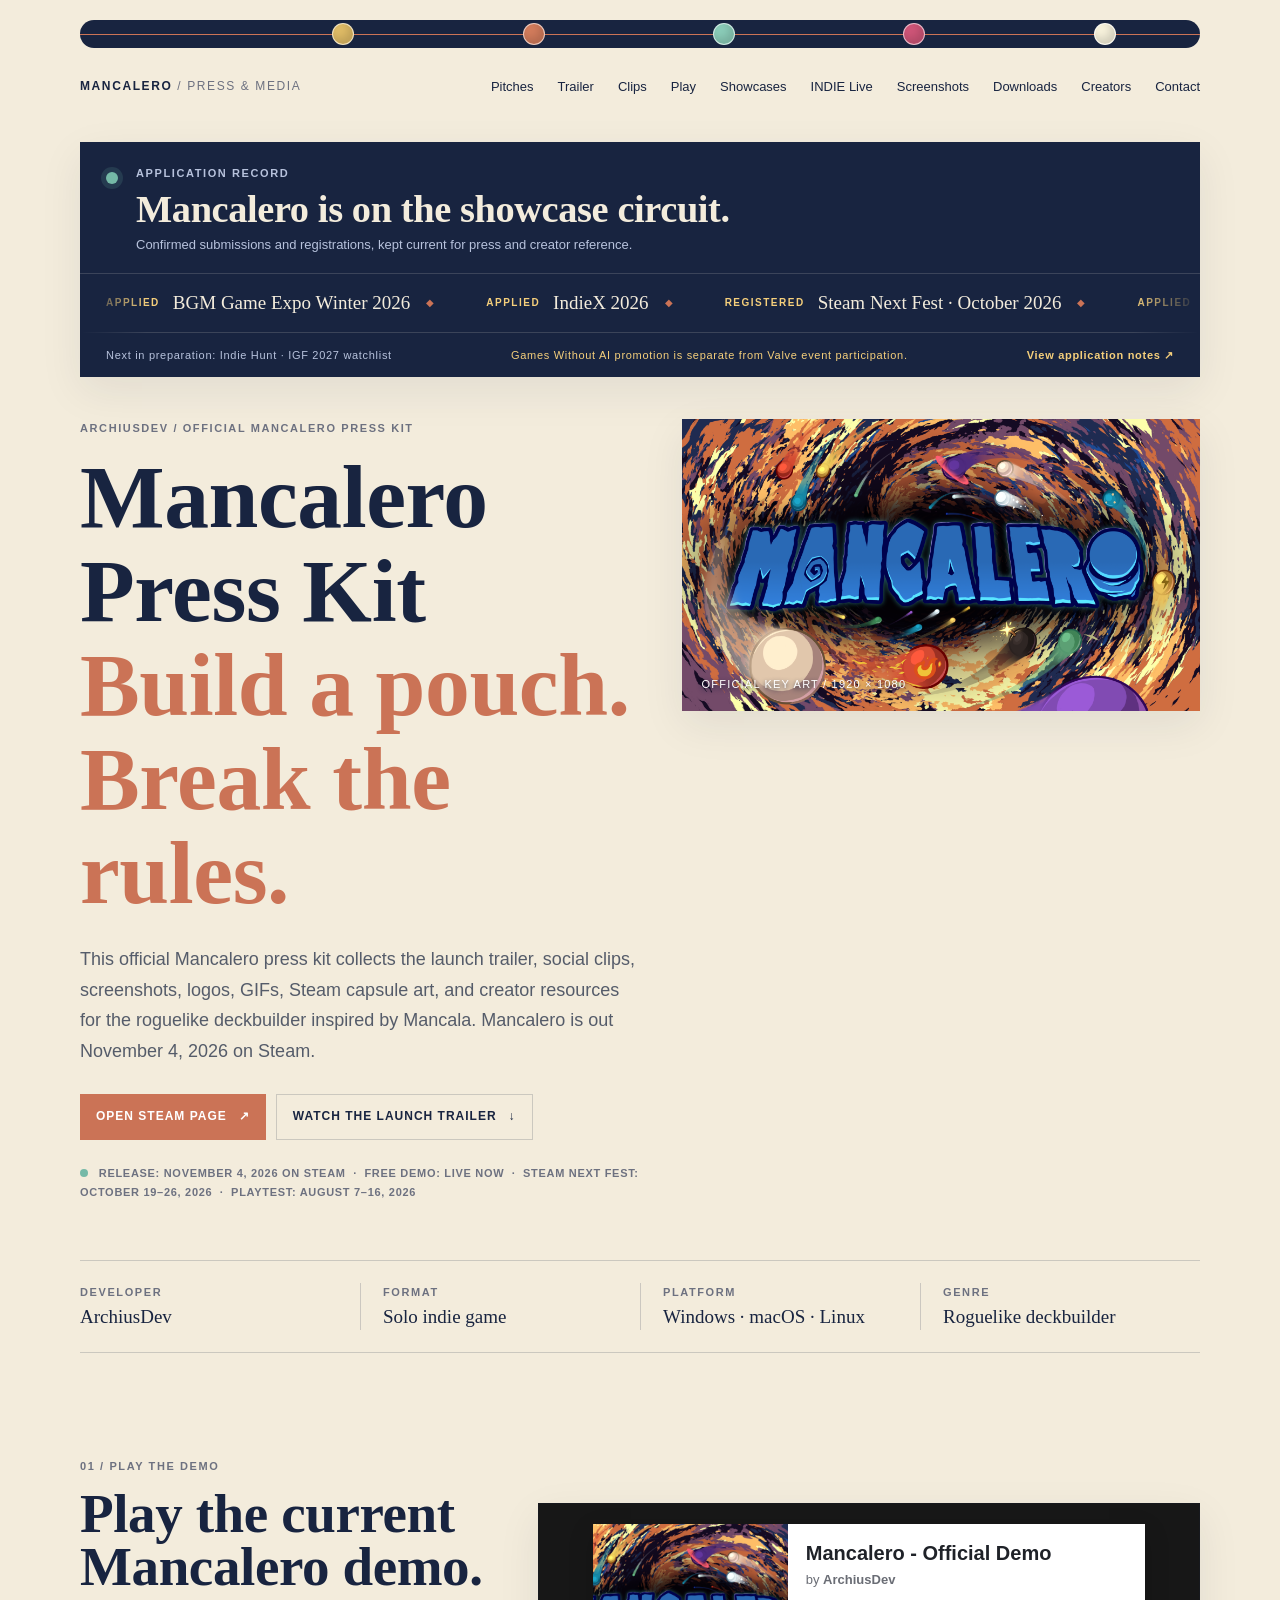
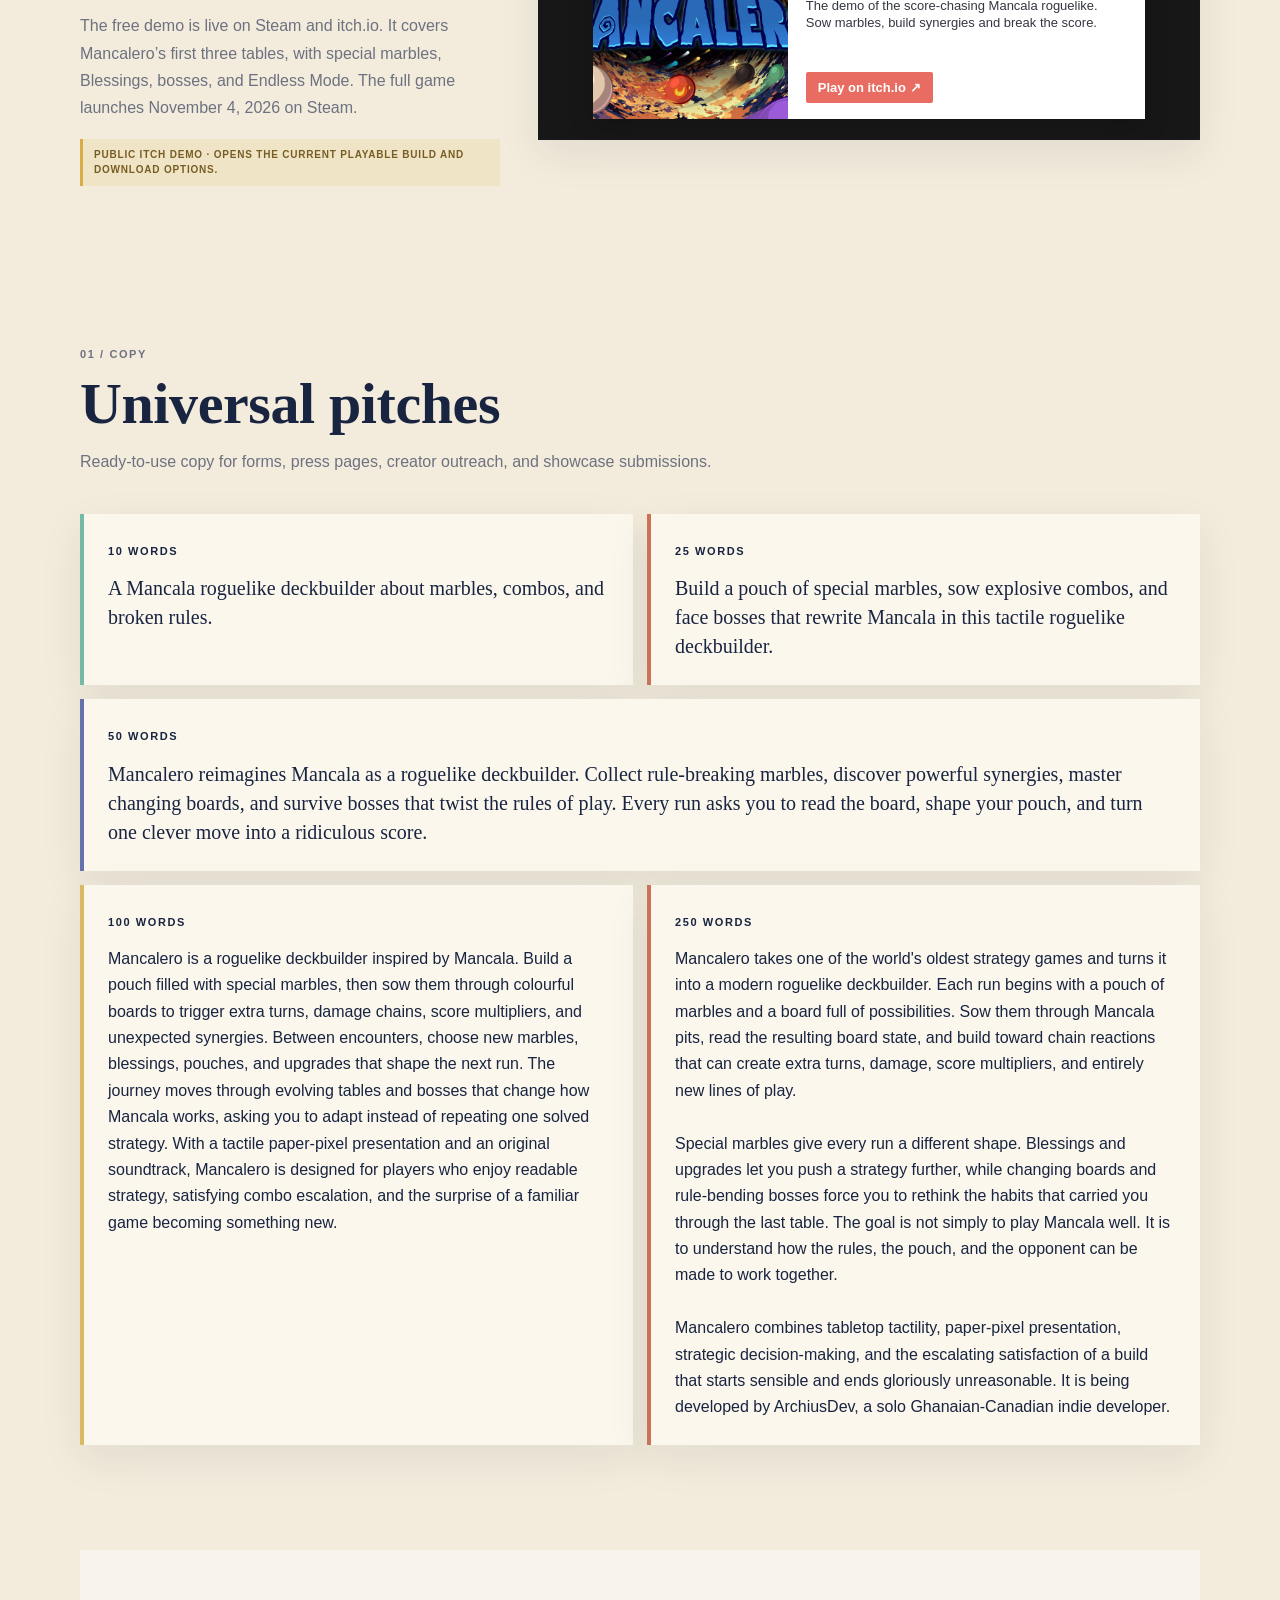
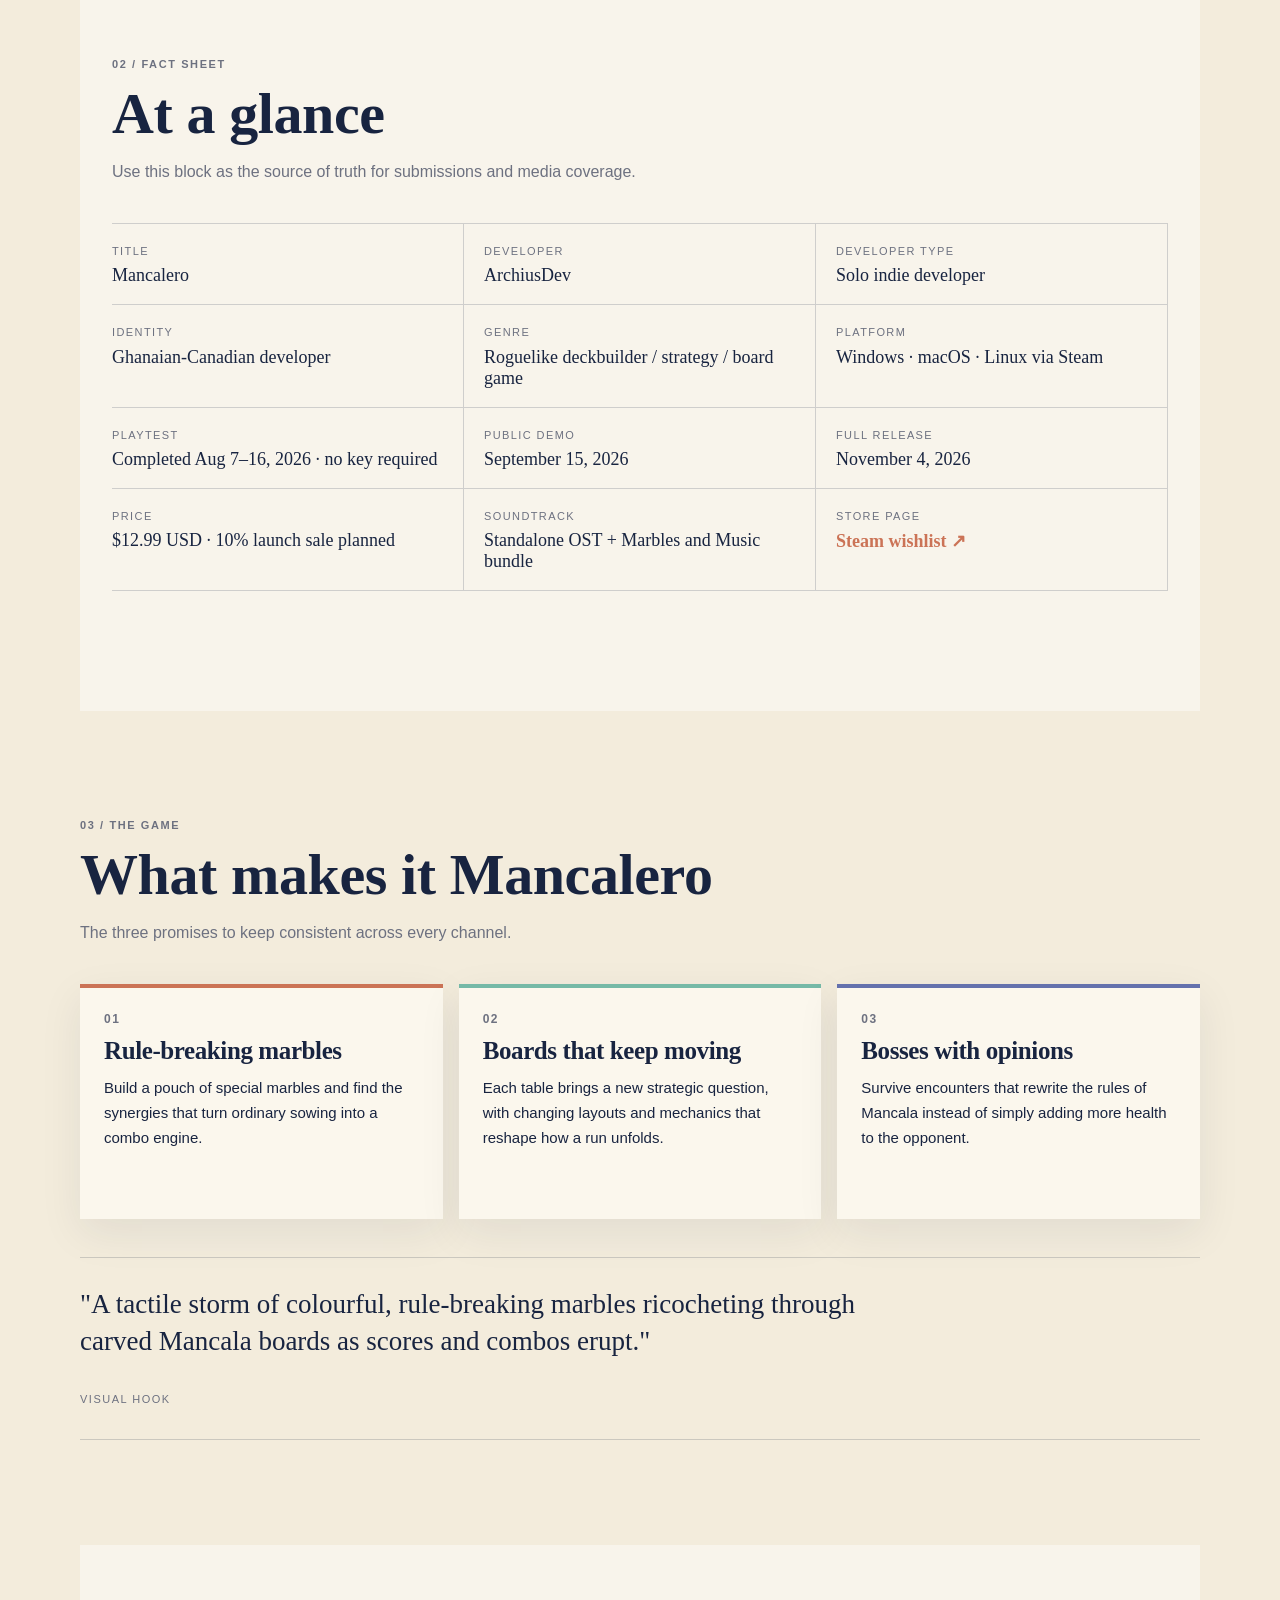
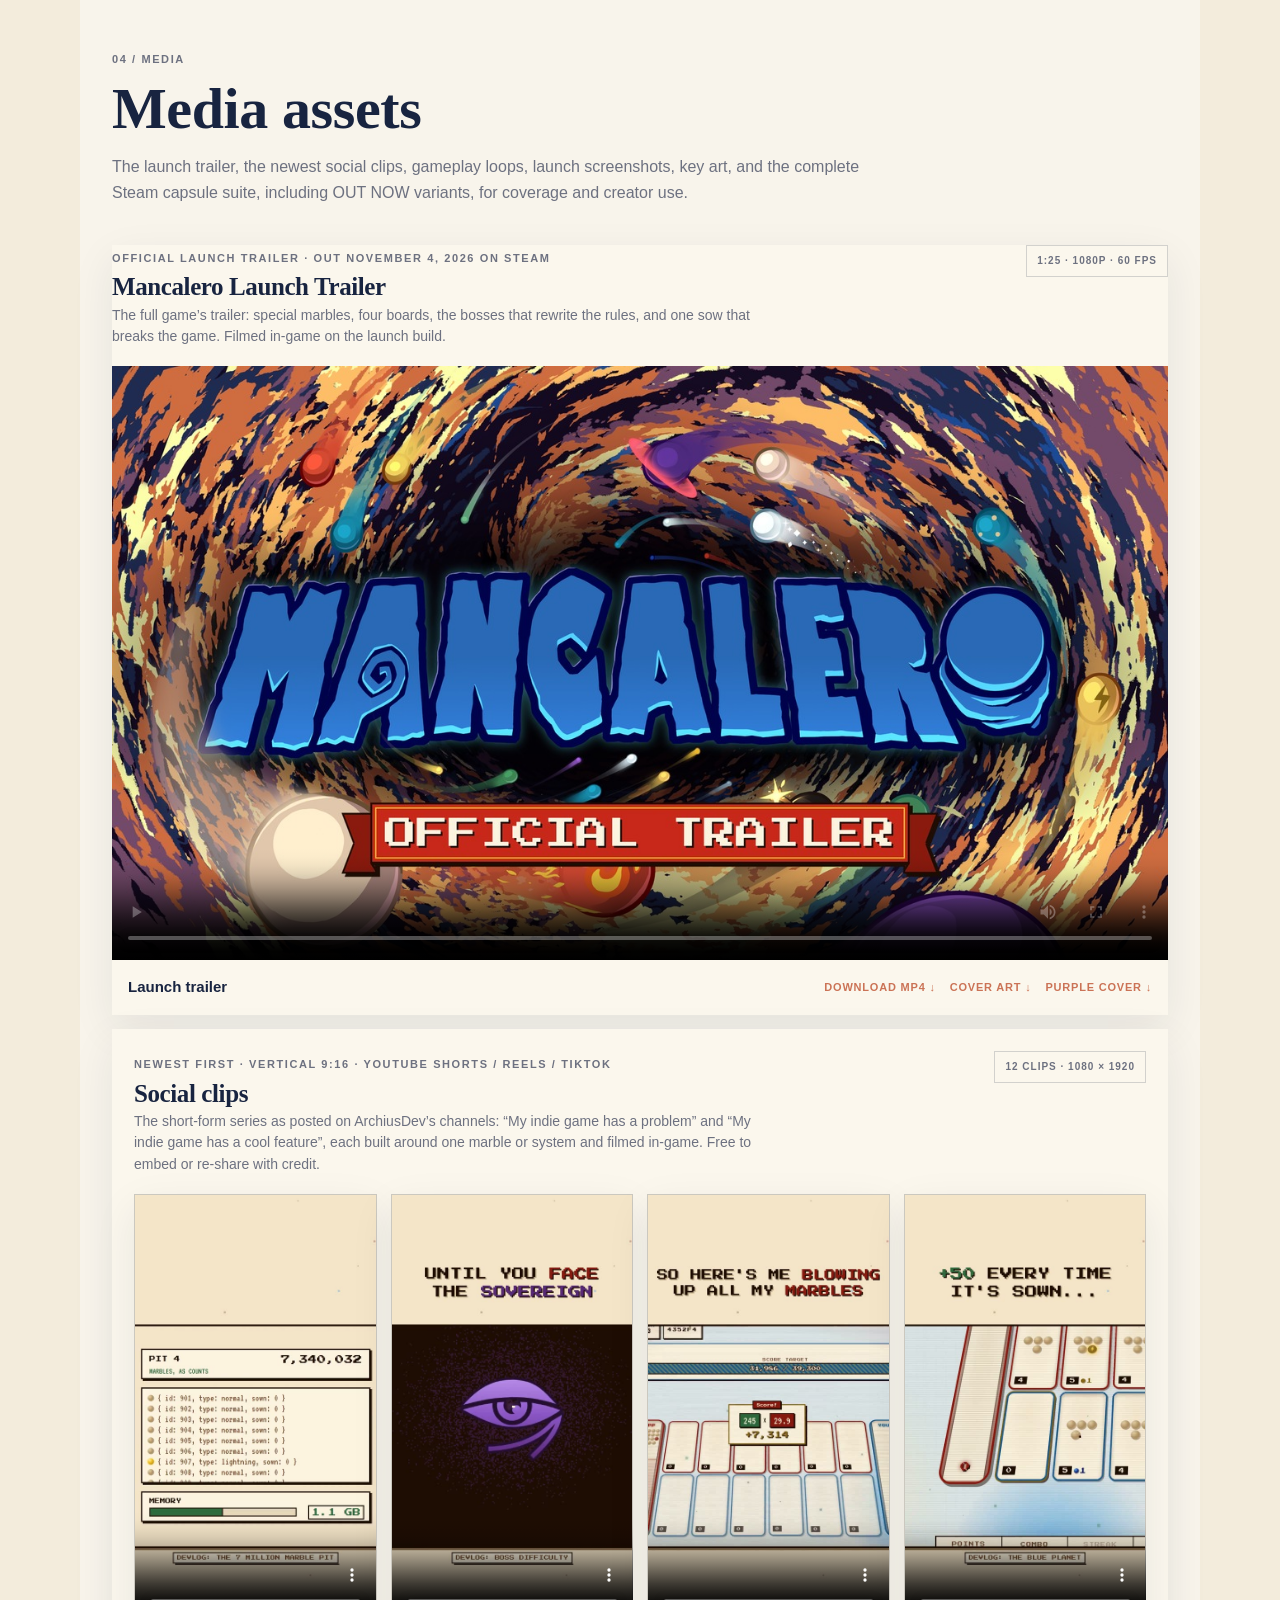
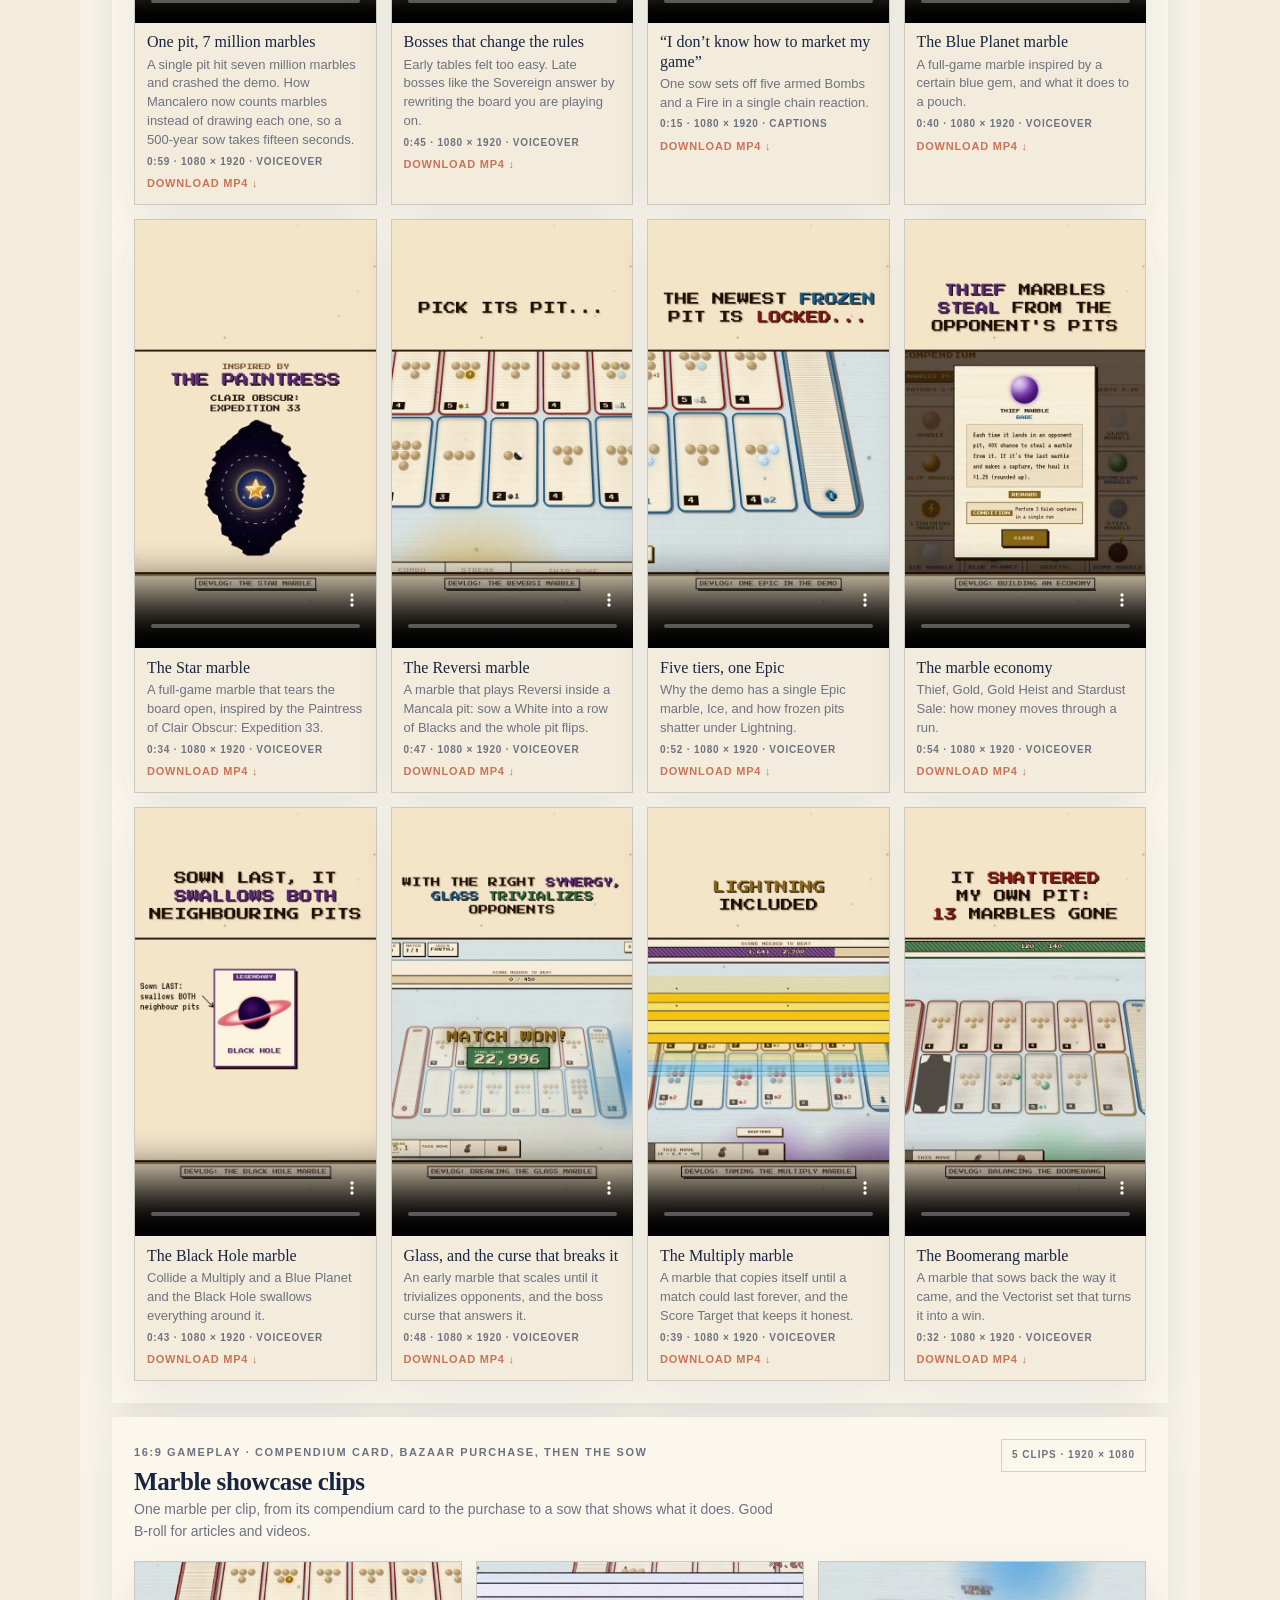
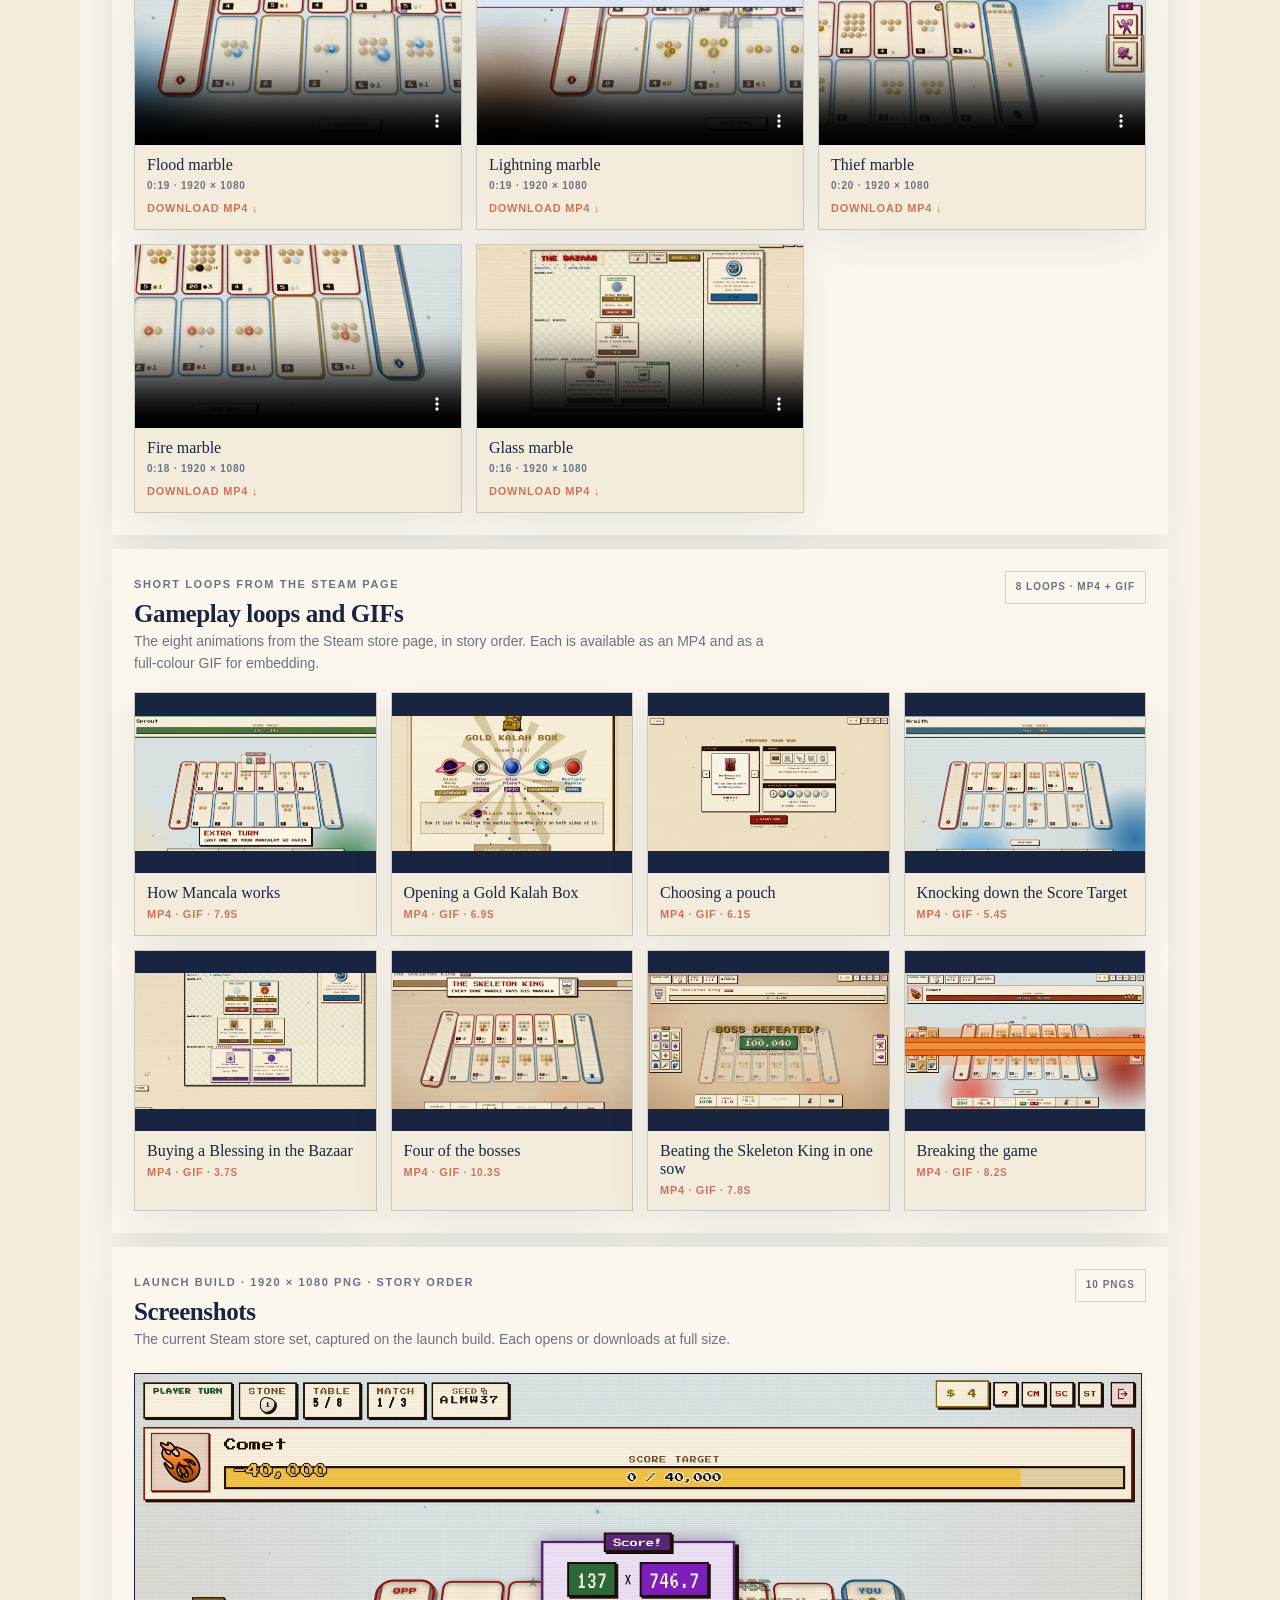
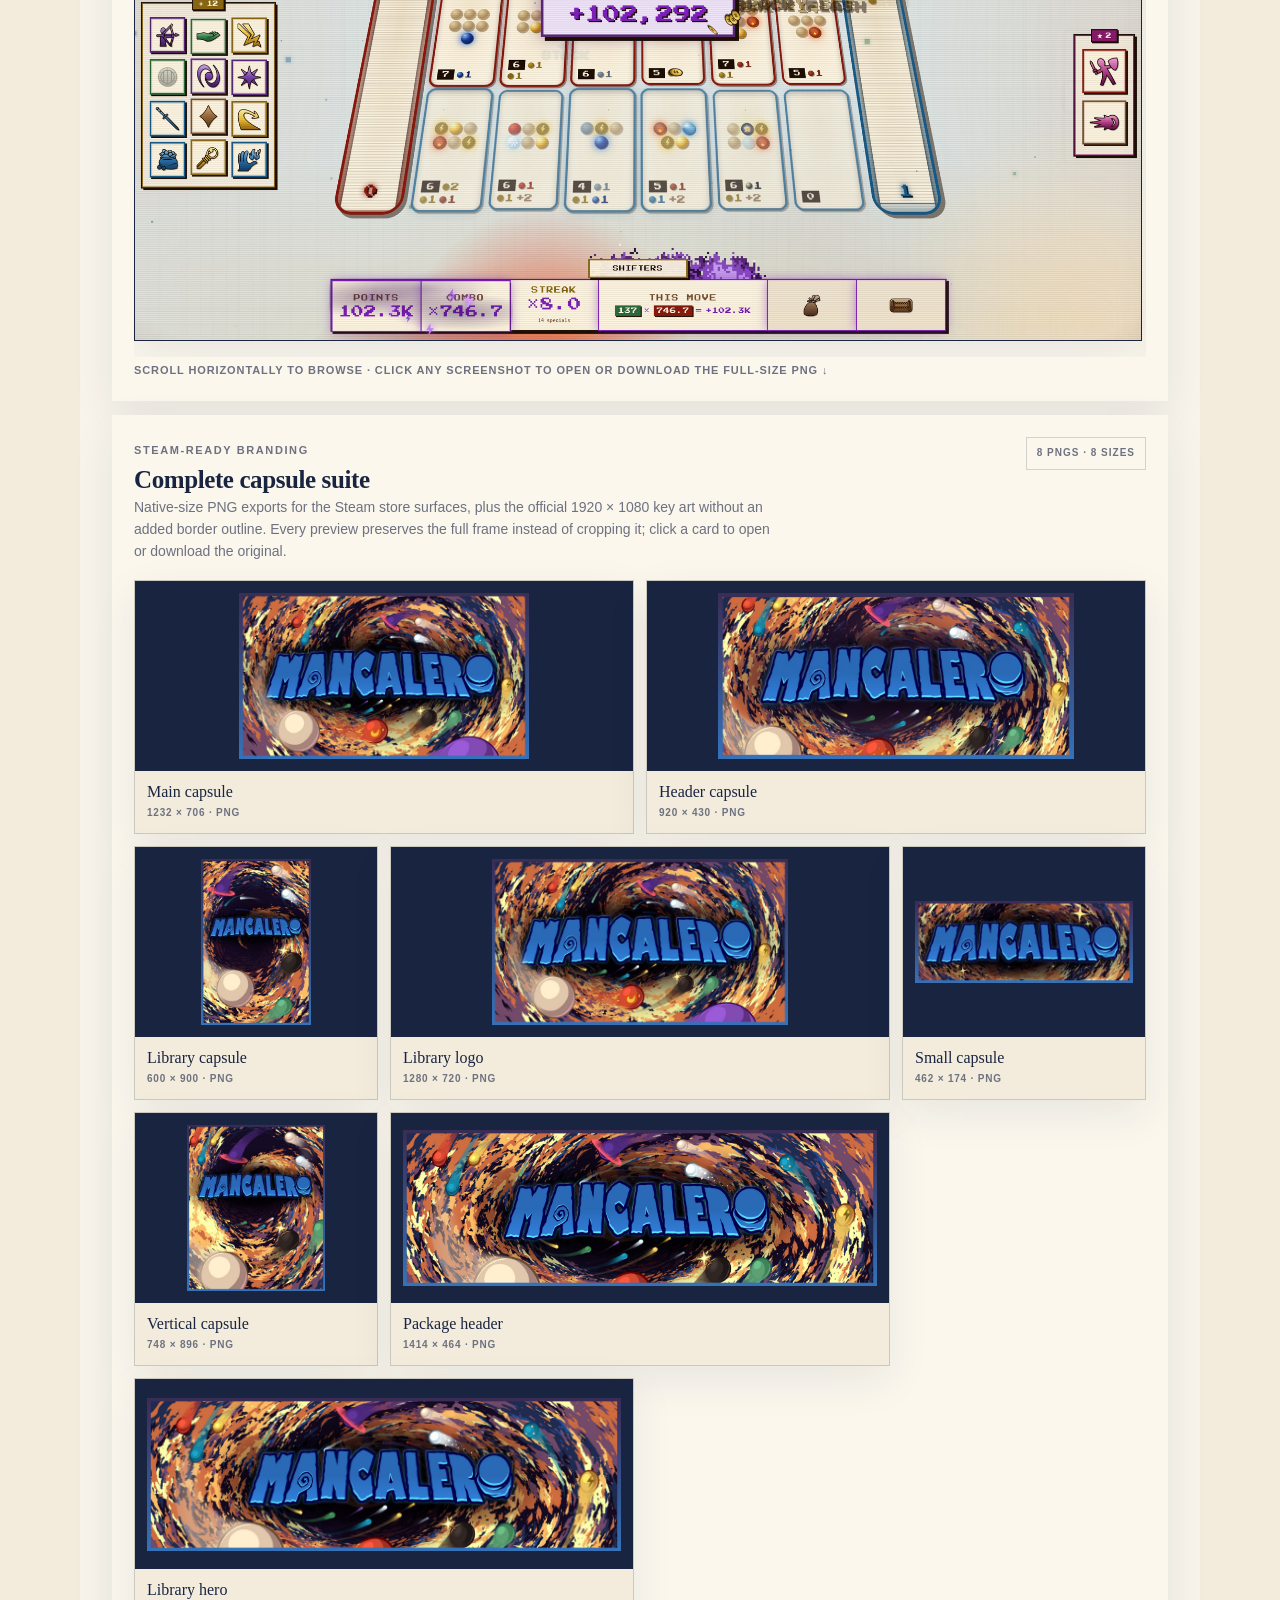
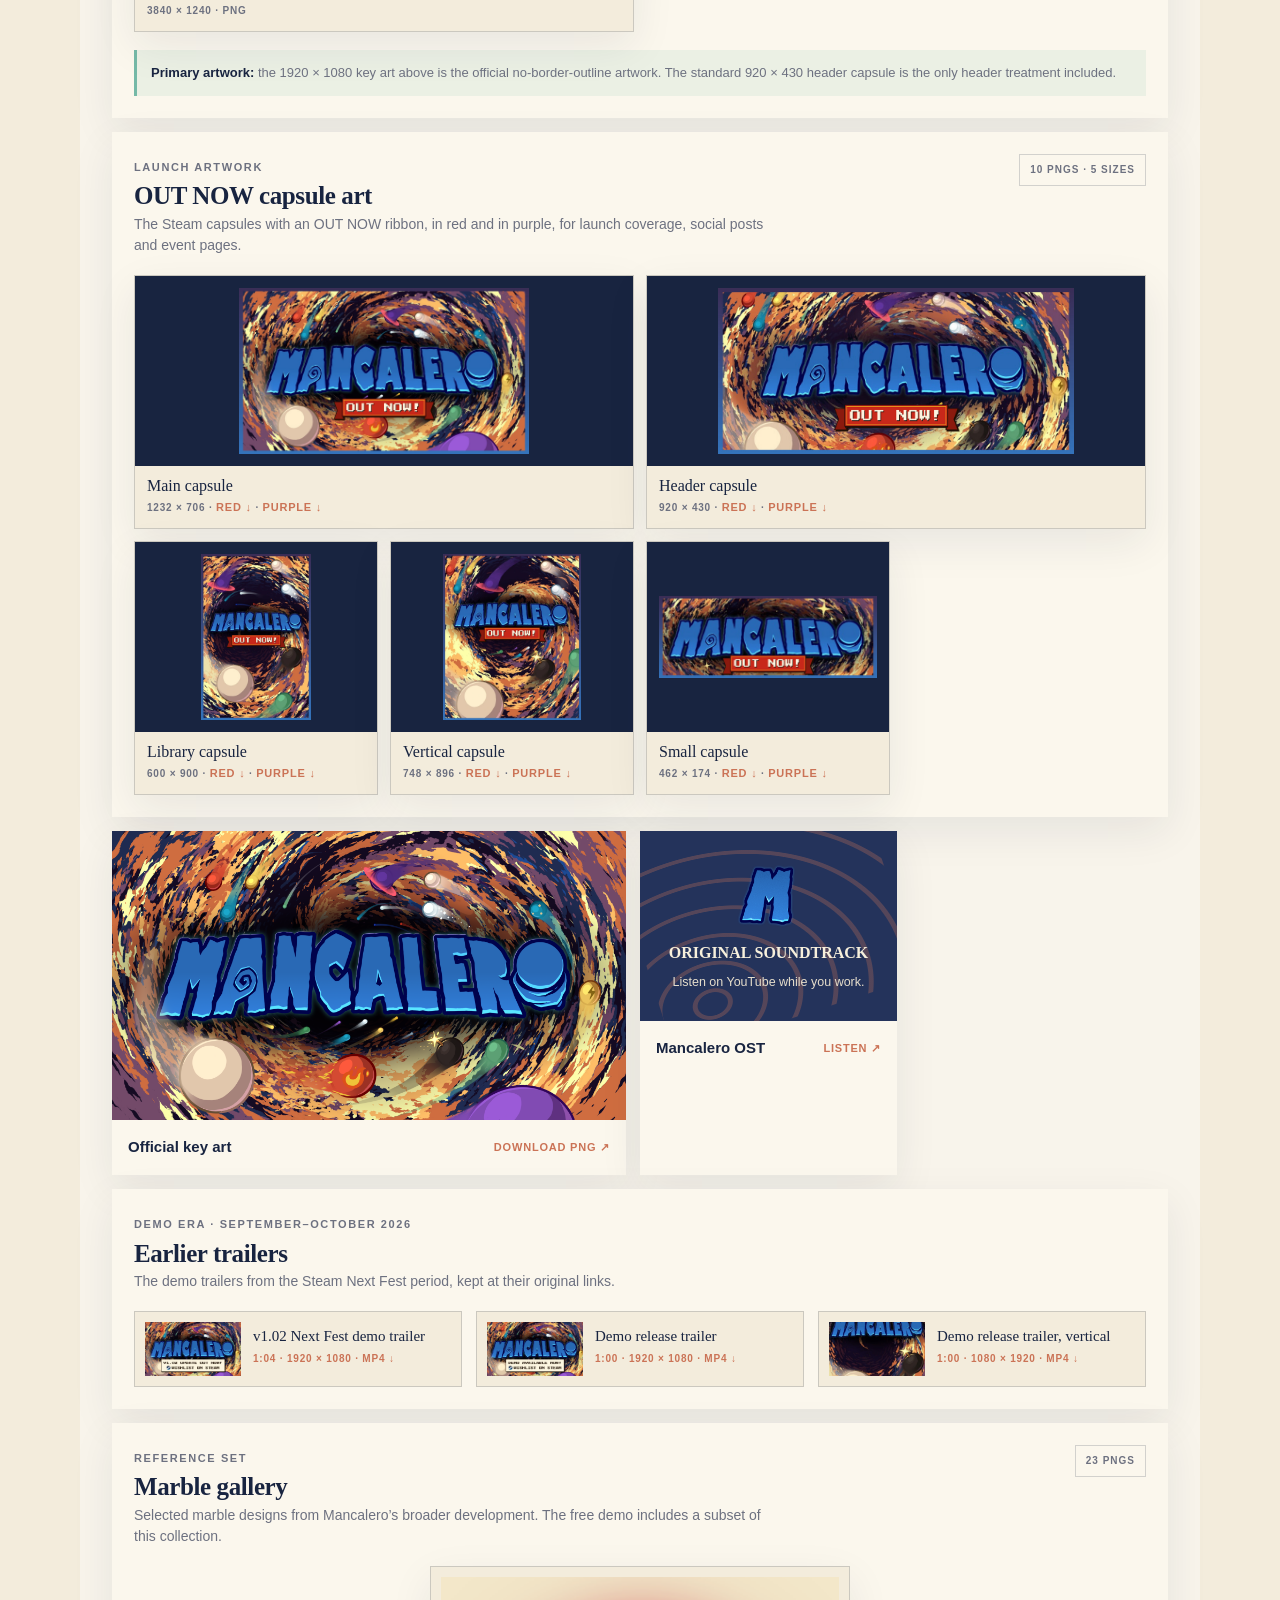
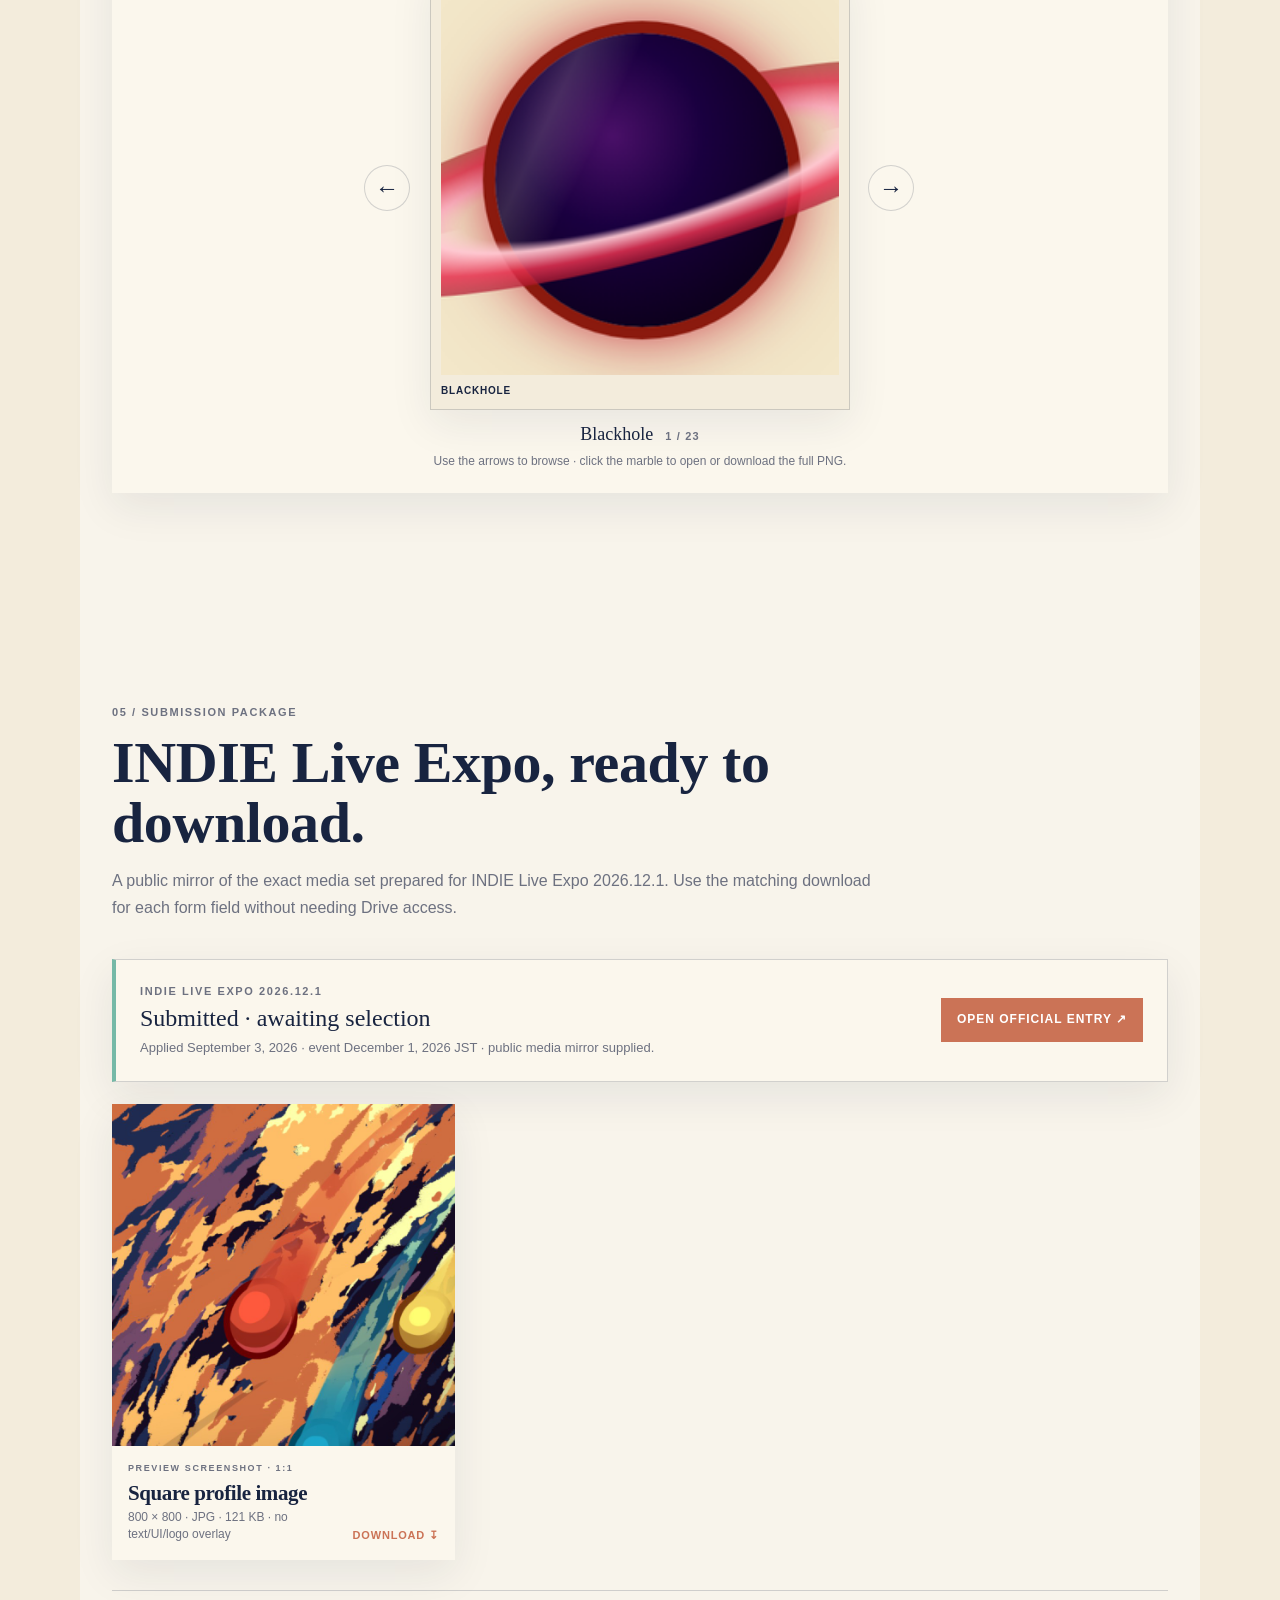
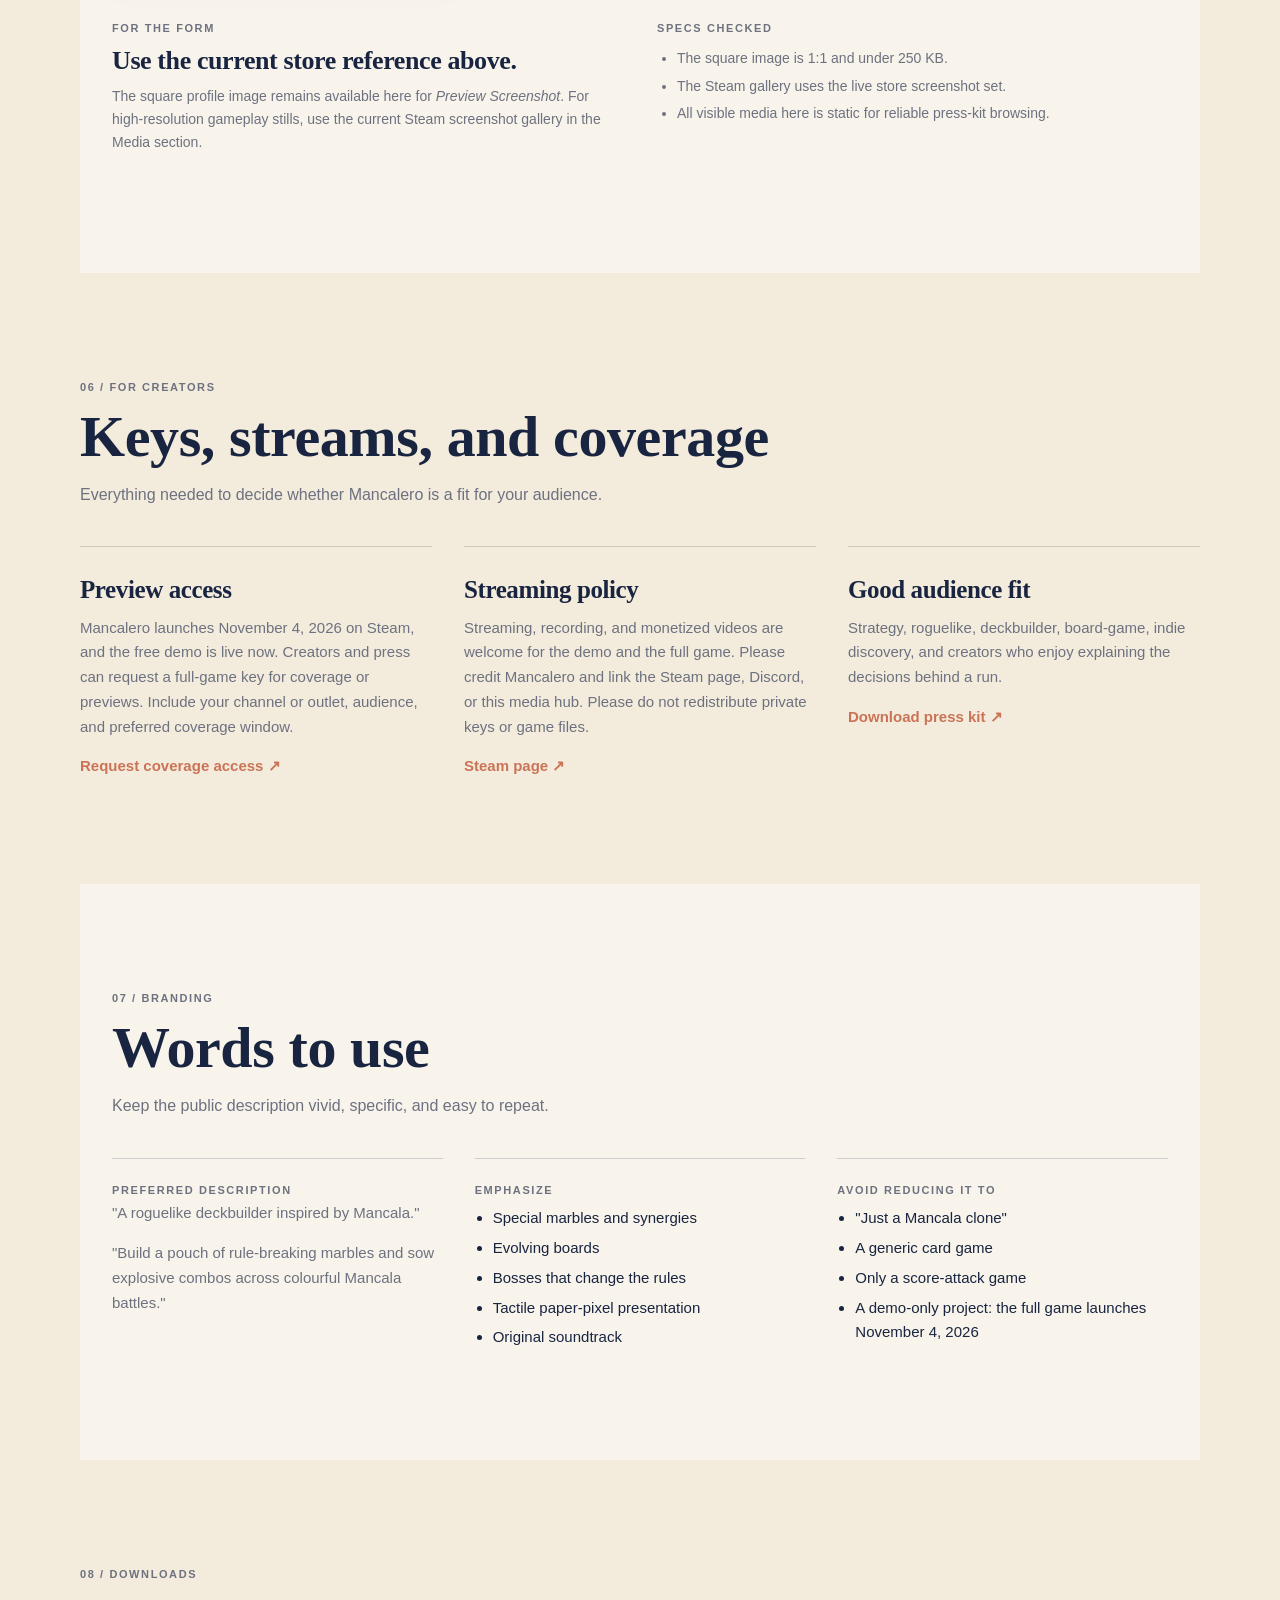
==== commit 6421090f: "Launch update: launch trailer, social clips, showcase clips, loops, launch screenshots, OUT NOW art " ====
--- a/index.html
+++ b/index.html
@@ -3,7 +3,7 @@
 <head>
   <meta charset="utf-8">
   <meta name="viewport" content="width=device-width, initial-scale=1">
-  <meta name="description" content="Official Mancalero press kit from ArchiusDev: trailers, screenshots, logos, GIFs, Steam capsule art, fact sheet, and creator resources.">
+  <meta name="description" content="Official Mancalero press kit from ArchiusDev: the launch trailer, social clips, screenshots, logos, GIFs, Steam capsule art, fact sheet, and creator resources. Out November 4, 2026 on Steam.">
   <meta name="theme-color" content="#f3ecdc">
   <title>Mancalero Press Kit | Trailers, Screenshots &amp; Media</title>
   <link rel="canonical" href="https://cerlus.github.io/mancalero-press-media-hub/">
@@ -86,11 +86,18 @@
         "inLanguage": "en",
         "publisher": {"@id": "https://cerlus.github.io/mancalero-press-media-hub/#organization"},
         "mainEntityOfPage": {"@id": "https://cerlus.github.io/mancalero-press-media-hub/"}
-      }
+      },
+      {"@type": "VideoObject", "@id": "https://cerlus.github.io/mancalero-press-media-hub/#launch-trailer", "name": "Mancalero Launch Trailer", "description": "The official launch trailer for Mancalero, a roguelike deckbuilder inspired by Mancala, out November 4, 2026 on Steam.", "thumbnailUrl": "https://cerlus.github.io/mancalero-press-media-hub/assets/trailers/mancalero-launch-trailer-poster.jpg", "contentUrl": "https://cerlus.github.io/mancalero-press-media-hub/assets/trailers/mancalero-launch-trailer-november-2026.mp4", "uploadDate": "2026-10-30T15:46:00-04:00", "duration": "PT1M25S", "inLanguage": "en", "publisher": {"@id": "https://cerlus.github.io/mancalero-press-media-hub/#organization"}, "mainEntityOfPage": {"@id": "https://cerlus.github.io/mancalero-press-media-hub/"}},
+      {"@type": "VideoObject", "@id": "https://cerlus.github.io/mancalero-press-media-hub/#short-7-million-marbles", "name": "Mancalero — One pit, 7 million marbles", "description": "A single pit hit seven million marbles and crashed the demo. How Mancalero now counts marbles instead of drawing each one, so a 500-year sow takes fifteen seconds.", "thumbnailUrl": "https://cerlus.github.io/mancalero-press-media-hub/assets/social/mancalero-short-7-million-marbles.jpg", "contentUrl": "https://cerlus.github.io/mancalero-press-media-hub/assets/social/mancalero-short-7-million-marbles.mp4", "uploadDate": "2026-10-30T12:00:00-04:00", "duration": "PT59S", "inLanguage": "en", "publisher": {"@id": "https://cerlus.github.io/mancalero-press-media-hub/#organization"}, "mainEntityOfPage": {"@id": "https://cerlus.github.io/mancalero-press-media-hub/"}},
+      {"@type": "VideoObject", "@id": "https://cerlus.github.io/mancalero-press-media-hub/#short-bosses-that-change-the-rules", "name": "Mancalero — Bosses that change the rules", "description": "Early tables felt too easy. Late bosses like the Sovereign answer by rewriting the board you are playing on.", "thumbnailUrl": "https://cerlus.github.io/mancalero-press-media-hub/assets/social/mancalero-short-bosses-that-change-the-rules.jpg", "contentUrl": "https://cerlus.github.io/mancalero-press-media-hub/assets/social/mancalero-short-bosses-that-change-the-rules.mp4", "uploadDate": "2026-10-30T12:00:00-04:00", "duration": "PT45S", "inLanguage": "en", "publisher": {"@id": "https://cerlus.github.io/mancalero-press-media-hub/#organization"}, "mainEntityOfPage": {"@id": "https://cerlus.github.io/mancalero-press-media-hub/"}},
+      {"@type": "VideoObject", "@id": "https://cerlus.github.io/mancalero-press-media-hub/#short-bomb-chain", "name": "Mancalero — “I don’t know how to market my game”", "description": "One sow sets off five armed Bombs and a Fire in a single chain reaction.", "thumbnailUrl": "https://cerlus.github.io/mancalero-press-media-hub/assets/social/mancalero-short-bomb-chain.jpg", "contentUrl": "https://cerlus.github.io/mancalero-press-media-hub/assets/social/mancalero-short-bomb-chain.mp4", "uploadDate": "2026-10-30T12:00:00-04:00", "duration": "PT15S", "inLanguage": "en", "publisher": {"@id": "https://cerlus.github.io/mancalero-press-media-hub/#organization"}, "mainEntityOfPage": {"@id": "https://cerlus.github.io/mancalero-press-media-hub/"}},
+      {"@type": "VideoObject", "@id": "https://cerlus.github.io/mancalero-press-media-hub/#short-blue-planet-marble", "name": "Mancalero — The Blue Planet marble", "description": "A full-game marble inspired by a certain blue gem, and what it does to a pouch.", "thumbnailUrl": "https://cerlus.github.io/mancalero-press-media-hub/assets/social/mancalero-short-blue-planet-marble.jpg", "contentUrl": "https://cerlus.github.io/mancalero-press-media-hub/assets/social/mancalero-short-blue-planet-marble.mp4", "uploadDate": "2026-10-30T12:00:00-04:00", "duration": "PT40S", "inLanguage": "en", "publisher": {"@id": "https://cerlus.github.io/mancalero-press-media-hub/#organization"}, "mainEntityOfPage": {"@id": "https://cerlus.github.io/mancalero-press-media-hub/"}},
+      {"@type": "VideoObject", "@id": "https://cerlus.github.io/mancalero-press-media-hub/#short-star-marble", "name": "Mancalero — The Star marble", "description": "A full-game marble that tears the board open, inspired by the Paintress of Clair Obscur: Expedition 33.", "thumbnailUrl": "https://cerlus.github.io/mancalero-press-media-hub/assets/social/mancalero-short-star-marble.jpg", "contentUrl": "https://cerlus.github.io/mancalero-press-media-hub/assets/social/mancalero-short-star-marble.mp4", "uploadDate": "2026-10-30T12:00:00-04:00", "duration": "PT34S", "inLanguage": "en", "publisher": {"@id": "https://cerlus.github.io/mancalero-press-media-hub/#organization"}, "mainEntityOfPage": {"@id": "https://cerlus.github.io/mancalero-press-media-hub/"}},
+      {"@type": "VideoObject", "@id": "https://cerlus.github.io/mancalero-press-media-hub/#short-reversi-marble", "name": "Mancalero — The Reversi marble", "description": "A marble that plays Reversi inside a Mancala pit: sow a White into a row of Blacks and the whole pit flips.", "thumbnailUrl": "https://cerlus.github.io/mancalero-press-media-hub/assets/social/mancalero-short-reversi-marble.jpg", "contentUrl": "https://cerlus.github.io/mancalero-press-media-hub/assets/social/mancalero-short-reversi-marble.mp4", "uploadDate": "2026-10-30T12:00:00-04:00", "duration": "PT47S", "inLanguage": "en", "publisher": {"@id": "https://cerlus.github.io/mancalero-press-media-hub/#organization"}, "mainEntityOfPage": {"@id": "https://cerlus.github.io/mancalero-press-media-hub/"}}
     ]
   }
   </script>
-  <link rel="stylesheet" href="styles.css?v=vertical-shorts-20260925">
+  <link rel="stylesheet" href="styles.css?v=launch-20261102">
   <link rel="stylesheet" href="submission.css?v=vertical-shorts-20260925">
 </head>
 <body>
@@ -99,10 +106,12 @@
     <a class="wordmark" href="#top">MANCALERO <span>/ PRESS & MEDIA</span></a>
     <nav aria-label="Primary navigation">
       <a href="#pitches">Pitches</a>
+      <a href="#assets">Trailer</a>
+      <a href="#social">Clips</a>
       <a href="#play">Play</a>
       <a href="#showcase-record">Showcases</a>
       <a href="#indie-live">INDIE Live</a>
-      <a href="#assets">Assets</a>
+      <a href="#screenshots">Screenshots</a>
       <a href="#downloads">Downloads</a>
       <a href="#creators">Creators</a>
       <a href="#contact">Contact</a>
@@ -141,12 +150,12 @@
       <div class="hero-copy">
         <p class="eyebrow">ARCHIUSDEV / OFFICIAL MANCALERO PRESS KIT</p>
         <h1>Mancalero Press Kit<br><em>Build a pouch. Break the rules.</em></h1>
-        <p class="lede">This official Mancalero press kit and media hub collects trailers, screenshots, logos, GIFs, Steam capsule art, and creator resources for the roguelike deckbuilder inspired by Mancala.</p>
+        <p class="lede">This official Mancalero press kit collects the launch trailer, social clips, screenshots, logos, GIFs, Steam capsule art, and creator resources for the roguelike deckbuilder inspired by Mancala. Mancalero is out November 4, 2026 on Steam.</p>
         <div class="hero-actions">
-          <a class="button button-primary" href="https://store.steampowered.com/app/4811700/Mancalero/?utm_source=press_kit&amp;utm_medium=owned_web&amp;utm_campaign=demo_launch_sep_2026&amp;utm_content=steam_cta">Open Steam page <span>↗</span></a>
-          <a class="button button-quiet" href="#assets">Browse media <span>↓</span></a>
+          <a class="button button-primary" href="https://store.steampowered.com/app/4811700/Mancalero/?utm_source=press_kit&amp;utm_medium=owned_web&amp;utm_campaign=launch_nov_2026&amp;utm_content=steam_cta">Open Steam page <span>↗</span></a>
+          <a class="button button-quiet" href="#assets">Watch the launch trailer <span>↓</span></a>
         </div>
-        <p class="status-line"><span class="status-dot"></span> Playtest: completed Aug 7–16, 2026 &nbsp;·&nbsp; Free demo: live now &nbsp;·&nbsp; Steam Next Fest: registered Oct 19–26, 2026 &nbsp;·&nbsp; Release: November 4, 2026</p>
+        <p class="status-line"><span class="status-dot"></span> Release: November 4, 2026 on Steam &nbsp;·&nbsp; Free demo: live now &nbsp;·&nbsp; Steam Next Fest: October 19–26, 2026 &nbsp;·&nbsp; Playtest: August 7–16, 2026</p>
       </div>
       <figure class="hero-art">
         <img src="assets/branding/mancalero-key-art-1920x1080.png" alt="Mancalero capsule artwork with colourful marbles swirling around the title">
@@ -165,7 +174,7 @@
       <div class="play-lab-copy">
         <p class="section-index">01 / PLAY THE DEMO</p>
         <h2>Play the current Mancalero demo.</h2>
-        <p>The public demo is now available on Itch. Launch the playable build below to try Mancalero’s full three-table demo loop, including special marbles, blessings, bosses, and Endless Mode.</p>
+        <p>The free demo is live on Steam and itch.io. It covers Mancalero’s first three tables, with special marbles, Blessings, bosses, and Endless Mode. The full game launches November 4, 2026 on Steam.</p>
         <p class="mini-demo-note">PUBLIC ITCH DEMO · Opens the current playable build and download options.</p>
       </div>
       <div class="itch-demo-embed" aria-label="Mancalero playable demo">
@@ -195,7 +204,7 @@
     <section class="section section-tinted shell" id="facts">
       <div class="section-heading"><p class="section-index">02 / FACT SHEET</p><h2>At a glance</h2><p>Use this block as the source of truth for submissions and media coverage.</p></div>
       <dl class="fact-sheet">
-        <div><dt>Title</dt><dd>Mancalero</dd></div><div><dt>Developer</dt><dd>ArchiusDev</dd></div><div><dt>Developer type</dt><dd>Solo indie developer</dd></div><div><dt>Identity</dt><dd>Ghanaian-Canadian developer</dd></div><div><dt>Genre</dt><dd>Roguelike deckbuilder / strategy / board game</dd></div><div><dt>Platform</dt><dd>Windows · macOS · Linux via Steam</dd></div><div><dt>Playtest</dt><dd>Completed Aug 7–16, 2026 · no key required</dd></div><div><dt>Public demo</dt><dd>September 15, 2026</dd></div><div><dt>Full release</dt><dd>November 4, 2026 · tentative</dd></div><div><dt>Price</dt><dd>$12.99 USD · 10% launch sale planned</dd></div><div><dt>Soundtrack</dt><dd>Standalone OST + Marbles and Music bundle</dd></div><div><dt>Store page</dt><dd><a href="https://store.steampowered.com/app/4811700/Mancalero/?utm_source=press_kit&amp;utm_medium=owned_web&amp;utm_campaign=demo_launch_sep_2026&amp;utm_content=steam_cta">Steam wishlist ↗</a></dd></div>
+        <div><dt>Title</dt><dd>Mancalero</dd></div><div><dt>Developer</dt><dd>ArchiusDev</dd></div><div><dt>Developer type</dt><dd>Solo indie developer</dd></div><div><dt>Identity</dt><dd>Ghanaian-Canadian developer</dd></div><div><dt>Genre</dt><dd>Roguelike deckbuilder / strategy / board game</dd></div><div><dt>Platform</dt><dd>Windows · macOS · Linux via Steam</dd></div><div><dt>Playtest</dt><dd>Completed Aug 7–16, 2026 · no key required</dd></div><div><dt>Public demo</dt><dd>September 15, 2026</dd></div><div><dt>Full release</dt><dd>November 4, 2026</dd></div><div><dt>Price</dt><dd>$12.99 USD · 10% launch sale planned</dd></div><div><dt>Soundtrack</dt><dd>Standalone OST + Marbles and Music bundle</dd></div><div><dt>Store page</dt><dd><a href="https://store.steampowered.com/app/4811700/Mancalero/?utm_source=press_kit&amp;utm_medium=owned_web&amp;utm_campaign=demo_launch_sep_2026&amp;utm_content=steam_cta">Steam wishlist ↗</a></dd></div>
       </dl>
     </section>
 
@@ -210,58 +219,68 @@
     </section>
 
     <section class="section section-tinted shell" id="assets">
-      <div class="section-heading"><p class="section-index">04 / MEDIA</p><h2>Media assets</h2><p>Current Steam screenshots, key art, GIFs, soundtrack resources, and the complete Steam capsule suite for coverage and creator use.</p></div>
+      <div class="section-heading"><p class="section-index">04 / MEDIA</p><h2>Media assets</h2><p>The launch trailer, the newest social clips, gameplay loops, launch screenshots, key art, and the complete Steam capsule suite, including OUT NOW variants, for coverage and creator use.</p></div>
       <div class="media-grid">
-        <article class="media-card media-card-large"><div class="media-key-art"><img src="assets/branding/mancalero-key-art-1920x1080.png" alt="Mancalero official 1920 by 1080 key art"></div><div class="media-meta"><strong>Official key art</strong><a href="assets/branding/mancalero-key-art-1920x1080.png">Download PNG ↗</a></div></article>
-        <article class="media-card media-card-trailer">
-          <div class="media-gallery-heading"><div><span class="label">Available now · v1.02 update planned for October 8, 2026</span><h3>Mancalero v1.02 Next Fest Demo Trailer</h3><p>This trailer is available now and previews the v1.02 demo update planned for October 8, ahead of Steam Next Fest (October 19–26, 2026). The update’s balance, polish, and quality-of-life improvements will also carry into the full game.</p></div><span class="media-gallery-count">63.6 sec · 1080p</span></div>
-          <div class="media-embed-wrap"><video class="media-video media-video-featured" controls preload="metadata" poster="assets/trailers/mancalero-v1-02-nextfest-demo-trailer-poster.jpg" aria-label="Mancalero v1.02 Next Fest Demo Trailer"><source src="assets/trailers/mancalero-v1-02-nextfest-demo-trailer-october-2026.mp4" type="video/mp4">Your browser does not support the trailer video.</video></div>
-          <div class="media-meta"><strong>v1.02 Next Fest demo reveal</strong><a href="assets/trailers/mancalero-v1-02-nextfest-demo-trailer-october-2026.mp4" download>Download MP4 ↗</a></div>
-        </article>
-        <article class="media-card media-card-trailer">
-          <div class="media-gallery-heading"><div><span class="label">Available now · October 2026 Steam Next Fest</span><h3>Mancalero Demo Release Trailer</h3><p>The public demo is live now, and Mancalero is registered for October’s Steam Next Fest. This trailer highlights the current demo while the v1.02 update moves toward its October 8 milestone.</p></div><span class="media-gallery-count">60.2 sec · 1080p</span></div>
-          <div class="media-embed-wrap"><video class="media-video media-video-featured" controls preload="metadata" poster="assets/trailers/mancalero-demo-release-trailer-poster.jpg" aria-label="Mancalero Demo Release Trailer for October 2026 Steam Next Fest"><source src="assets/trailers/mancalero-demo-release-trailer-october-2026-next-fest.mp4" type="video/mp4">Your browser does not support the trailer video.</video></div>
-          <div class="media-meta"><strong>Demo release trailer</strong><a href="assets/trailers/mancalero-demo-release-trailer-october-2026-next-fest.mp4" download>Download MP4 ↗</a></div>
-        </article>
-        <article class="media-card media-card-shorts">
-          <div class="media-gallery-heading"><div><span class="label">Available now · vertical social cut · YouTube Shorts / Reels / TikTok</span><h3>Mancalero Demo Release Trailer — Short Cut</h3><p>A full-height 9:16 version prepared for YouTube Shorts, Instagram Reels, and TikTok. The free demo is live, Mancalero is registered for October’s Steam Next Fest, and the v1.02 update is planned for October 8.</p></div><span class="media-gallery-count">60.0 sec · 1080 × 1920</span></div>
-          <div class="media-embed-wrap media-embed-wrap-vertical"><video class="media-video media-video-shorts" controls preload="metadata" poster="assets/trailers/mancalero-demo-release-shorts-poster.jpg" aria-label="Vertical Mancalero Demo Release Trailer for YouTube Shorts"><source src="assets/trailers/mancalero-demo-release-shorts-october-2026-next-fest.mp4" type="video/mp4">Your browser does not support the vertical trailer video.</video></div>
-          <div class="media-meta"><strong>Vertical social cut</strong><a href="assets/trailers/mancalero-demo-release-shorts-october-2026-next-fest.mp4" download>Download MP4 ↗</a></div>
-        </article>
-        <article class="media-card media-card-steam-screenshots">
-          <div class="media-gallery-heading"><div><span class="label">Steam store reference</span><h3>Current Steam screenshots</h3><p>This gallery mirrors the screenshot set currently published on the Steam store. Each frame keeps its full 16:9 composition instead of being cropped into a thumbnail.</p></div></div>
-          <div class="steam-screenshot-scroller" role="region" aria-label="Current Mancalero Steam store screenshots" tabindex="0">
-            <a class="steam-screenshot-card" href="https://shared.akamai.steamstatic.com/store_item_assets/steam/apps/4811700/adab21db1817d73ffede3b253ca8d62dcf4585bc/ss_adab21db1817d73ffede3b253ca8d62dcf4585bc.1920x1080.jpg?t=1789469530" target="_blank" rel="noreferrer" aria-label="Open current Steam store screenshot"><img src="https://shared.akamai.steamstatic.com/store_item_assets/steam/apps/4811700/adab21db1817d73ffede3b253ca8d62dcf4585bc/ss_adab21db1817d73ffede3b253ca8d62dcf4585bc.1920x1080.jpg?t=1789469530" alt="Current Mancalero Steam store screenshot" width="1920" height="1080"></a>
-            <a class="steam-screenshot-card" href="https://shared.akamai.steamstatic.com/store_item_assets/steam/apps/4811700/8ee333f4004d99d5fab6303358d104ba94337353/ss_8ee333f4004d99d5fab6303358d104ba94337353.1920x1080.jpg?t=1789469530" target="_blank" rel="noreferrer" aria-label="Open current Steam store screenshot"><img src="https://shared.akamai.steamstatic.com/store_item_assets/steam/apps/4811700/8ee333f4004d99d5fab6303358d104ba94337353/ss_8ee333f4004d99d5fab6303358d104ba94337353.1920x1080.jpg?t=1789469530" alt="Current Mancalero Steam store screenshot" width="1920" height="1080"></a>
-            <a class="steam-screenshot-card" href="https://shared.akamai.steamstatic.com/store_item_assets/steam/apps/4811700/8bdadd6ee9c3541c5942593b8bc717fa8826203d/ss_8bdadd6ee9c3541c5942593b8bc717fa8826203d.1920x1080.jpg?t=1789469530" target="_blank" rel="noreferrer" aria-label="Open current Steam store screenshot"><img src="https://shared.akamai.steamstatic.com/store_item_assets/steam/apps/4811700/8bdadd6ee9c3541c5942593b8bc717fa8826203d/ss_8bdadd6ee9c3541c5942593b8bc717fa8826203d.1920x1080.jpg?t=1789469530" alt="Current Mancalero Steam store screenshot" width="1920" height="1080"></a>
-            <a class="steam-screenshot-card" href="https://shared.akamai.steamstatic.com/store_item_assets/steam/apps/4811700/38fb10d2d21d13e4160d96760a9fe7c3811fd1f8/ss_38fb10d2d21d13e4160d96760a9fe7c3811fd1f8.1920x1080.jpg?t=1789469530" target="_blank" rel="noreferrer" aria-label="Open current Steam store screenshot"><img src="https://shared.akamai.steamstatic.com/store_item_assets/steam/apps/4811700/38fb10d2d21d13e4160d96760a9fe7c3811fd1f8/ss_38fb10d2d21d13e4160d96760a9fe7c3811fd1f8.1920x1080.jpg?t=1789469530" alt="Current Mancalero Steam store screenshot" width="1920" height="1080"></a>
-            <a class="steam-screenshot-card" href="https://shared.akamai.steamstatic.com/store_item_assets/steam/apps/4811700/66d2eb69fc37b52a50d77b9956218e6bdb444df0/ss_66d2eb69fc37b52a50d77b9956218e6bdb444df0.1920x1080.jpg?t=1789469530" target="_blank" rel="noreferrer" aria-label="Open current Steam store screenshot"><img src="https://shared.akamai.steamstatic.com/store_item_assets/steam/apps/4811700/66d2eb69fc37b52a50d77b9956218e6bdb444df0/ss_66d2eb69fc37b52a50d77b9956218e6bdb444df0.1920x1080.jpg?t=1789469530" alt="Current Mancalero Steam store screenshot" width="1920" height="1080"></a>
-            <a class="steam-screenshot-card" href="https://shared.akamai.steamstatic.com/store_item_assets/steam/apps/4811700/13130a28d308b935a5c87290303eb3b74e151095/ss_13130a28d308b935a5c87290303eb3b74e151095.1920x1080.jpg?t=1789469530" target="_blank" rel="noreferrer" aria-label="Open current Steam store screenshot"><img src="https://shared.akamai.steamstatic.com/store_item_assets/steam/apps/4811700/13130a28d308b935a5c87290303eb3b74e151095/ss_13130a28d308b935a5c87290303eb3b74e151095.1920x1080.jpg?t=1789469530" alt="Current Mancalero Steam store screenshot" width="1920" height="1080"></a>
-            <a class="steam-screenshot-card" href="https://shared.akamai.steamstatic.com/store_item_assets/steam/apps/4811700/d7f2e2bef471b6b990653f01cd6c7ca84304c1c1/ss_d7f2e2bef471b6b990653f01cd6c7ca84304c1c1.1920x1080.jpg?t=1789469530" target="_blank" rel="noreferrer" aria-label="Open current Steam store screenshot"><img src="https://shared.akamai.steamstatic.com/store_item_assets/steam/apps/4811700/d7f2e2bef471b6b990653f01cd6c7ca84304c1c1/ss_d7f2e2bef471b6b990653f01cd6c7ca84304c1c1.1920x1080.jpg?t=1789469530" alt="Current Mancalero Steam store screenshot" width="1920" height="1080"></a>
-            <a class="steam-screenshot-card" href="https://shared.akamai.steamstatic.com/store_item_assets/steam/apps/4811700/99c461c2d3d55c1c95f296b49d0e504c59e42e30/ss_99c461c2d3d55c1c95f296b49d0e504c59e42e30.1920x1080.jpg?t=1789469530" target="_blank" rel="noreferrer" aria-label="Open current Steam store screenshot"><img src="https://shared.akamai.steamstatic.com/store_item_assets/steam/apps/4811700/99c461c2d3d55c1c95f296b49d0e504c59e42e30/ss_99c461c2d3d55c1c95f296b49d0e504c59e42e30.1920x1080.jpg?t=1789469530" alt="Current Mancalero Steam store screenshot" width="1920" height="1080"></a>
-            <a class="steam-screenshot-card" href="https://shared.akamai.steamstatic.com/store_item_assets/steam/apps/4811700/2c80dfc2543d60167a79663647a7389959d11e78/ss_2c80dfc2543d60167a79663647a7389959d11e78.1920x1080.jpg?t=1789469530" target="_blank" rel="noreferrer" aria-label="Open current Steam store screenshot"><img src="https://shared.akamai.steamstatic.com/store_item_assets/steam/apps/4811700/2c80dfc2543d60167a79663647a7389959d11e78/ss_2c80dfc2543d60167a79663647a7389959d11e78.1920x1080.jpg?t=1789469530" alt="Current Mancalero Steam store screenshot" width="1920" height="1080"></a>
-            <a class="steam-screenshot-card" href="https://shared.akamai.steamstatic.com/store_item_assets/steam/apps/4811700/0e58bf0f609bb1955f4431532abc38ef3b2be670/ss_0e58bf0f609bb1955f4431532abc38ef3b2be670.1920x1080.jpg?t=1789469530" target="_blank" rel="noreferrer" aria-label="Open current Steam store screenshot"><img src="https://shared.akamai.steamstatic.com/store_item_assets/steam/apps/4811700/0e58bf0f609bb1955f4431532abc38ef3b2be670/ss_0e58bf0f609bb1955f4431532abc38ef3b2be670.1920x1080.jpg?t=1789469530" alt="Current Mancalero Steam store screenshot" width="1920" height="1080"></a>
-            <a class="steam-screenshot-card" href="https://shared.akamai.steamstatic.com/store_item_assets/steam/apps/4811700/ef507295bf7233c12dbe29e2323546471f126d29/ss_ef507295bf7233c12dbe29e2323546471f126d29.1920x1080.jpg?t=1789469530" target="_blank" rel="noreferrer" aria-label="Open current Steam store screenshot"><img src="https://shared.akamai.steamstatic.com/store_item_assets/steam/apps/4811700/ef507295bf7233c12dbe29e2323546471f126d29/ss_ef507295bf7233c12dbe29e2323546471f126d29.1920x1080.jpg?t=1789469530" alt="Current Mancalero Steam store screenshot" width="1920" height="1080"></a>
-          </div>
-          <p class="steam-screenshot-hint">Scroll horizontally to browse · click any screenshot to open the full-size image ↗</p>
-        </article>
-        <article class="media-card media-card-local-screenshots">
-          <div class="media-gallery-heading"><div><span class="label">Downloadable store captures</span><h3>Updated gameplay screenshots</h3><p>Three supplied 1920 × 1080 captures from the current Steam presentation are included in the downloadable press kit. Open any image for the original PNG.</p></div><span class="media-gallery-count">3 PNGs · 1920 × 1080</span></div>
-          <div class="media-local-screenshot-grid">
-            <a class="media-gif-card" href="assets/screenshots/steam/01-board-table2-glimmer.png" target="_blank" rel="noreferrer" download aria-label="Download Glimmer board screenshot"><img src="assets/screenshots/steam/01-board-table2-glimmer.png" alt="Mancalero Glimmer board with score target" loading="lazy"><span class="media-gif-meta"><strong>Glimmer board</strong><small>Open or download PNG ↗</small></span></a>
-            <a class="media-gif-card" href="assets/screenshots/steam/02-shop-after-buy.png" target="_blank" rel="noreferrer" download aria-label="Download Bazaar shop screenshot"><img src="assets/screenshots/steam/02-shop-after-buy.png" alt="Mancalero Bazaar shop after buying a Bomb Marble" loading="lazy"><span class="media-gif-meta"><strong>Bazaar purchase</strong><small>Open or download PNG ↗</small></span></a>
-            <a class="media-gif-card" href="assets/screenshots/steam/03-board-table2-vortex.png" target="_blank" rel="noreferrer" download aria-label="Download Vortex board screenshot"><img src="assets/screenshots/steam/03-board-table2-vortex.png" alt="Mancalero Vortex board showing a capture score" loading="lazy"><span class="media-gif-meta"><strong>Vortex capture</strong><small>Open or download PNG ↗</small></span></a>
+        <article class="media-card media-card-trailer media-card-launch">
+          <div class="media-gallery-heading"><div><span class="label">Official launch trailer · out November 4, 2026 on Steam</span><h3>Mancalero Launch Trailer</h3><p>The full game’s trailer: special marbles, four boards, the bosses that rewrite the rules, and one sow that breaks the game. Filmed in-game on the launch build.</p></div><span class="media-gallery-count">1:25 · 1080p · 60 fps</span></div>
+          <div class="media-embed-wrap"><video class="media-video media-video-featured" controls preload="metadata" poster="assets/trailers/mancalero-launch-trailer-poster.jpg" aria-label="Mancalero Launch Trailer"><source src="assets/trailers/mancalero-launch-trailer-november-2026.mp4" type="video/mp4">Your browser does not support the trailer video.</video></div>
+          <div class="media-meta"><strong>Launch trailer</strong><span class="media-meta-links"><a href="assets/trailers/mancalero-launch-trailer-november-2026.mp4" download>Download MP4 ↓</a><a href="assets/trailers/mancalero-launch-trailer-cover-red-1920.jpg" download>Cover art ↓</a><a href="assets/trailers/mancalero-launch-trailer-cover-purple-1920.jpg" download>Purple cover ↓</a></span></div>
+        </article>
+        <article class="media-card media-card-social" id="social">
+          <div class="media-gallery-heading"><div><span class="label">Newest first · vertical 9:16 · YouTube Shorts / Reels / TikTok</span><h3>Social clips</h3><p>The short-form series as posted on ArchiusDev’s channels: “My indie game has a problem” and “My indie game has a cool feature”, each built around one marble or system and filmed in-game. Free to embed or re-share with credit.</p></div><span class="media-gallery-count">12 clips · 1080 × 1920</span></div>
+          <div class="social-grid">
+            <figure class="social-card"><video class="social-video" controls playsinline preload="none" poster="assets/social/mancalero-short-7-million-marbles.jpg" aria-label="One pit, 7 million marbles, vertical social clip"><source src="assets/social/mancalero-short-7-million-marbles.mp4" type="video/mp4"></video><figcaption><strong>One pit, 7 million marbles</strong><span>A single pit hit seven million marbles and crashed the demo. How Mancalero now counts marbles instead of drawing each one, so a 500-year sow takes fifteen seconds.</span><small>0:59 · 1080 × 1920 · Voiceover</small><a href="assets/social/mancalero-short-7-million-marbles.mp4" download>Download MP4 ↓</a></figcaption></figure>
+            <figure class="social-card"><video class="social-video" controls playsinline preload="none" poster="assets/social/mancalero-short-bosses-that-change-the-rules.jpg" aria-label="Bosses that change the rules, vertical social clip"><source src="assets/social/mancalero-short-bosses-that-change-the-rules.mp4" type="video/mp4"></video><figcaption><strong>Bosses that change the rules</strong><span>Early tables felt too easy. Late bosses like the Sovereign answer by rewriting the board you are playing on.</span><small>0:45 · 1080 × 1920 · Voiceover</small><a href="assets/social/mancalero-short-bosses-that-change-the-rules.mp4" download>Download MP4 ↓</a></figcaption></figure>
+            <figure class="social-card"><video class="social-video" controls playsinline preload="none" poster="assets/social/mancalero-short-bomb-chain.jpg" aria-label="“I don’t know how to market my game”, vertical social clip"><source src="assets/social/mancalero-short-bomb-chain.mp4" type="video/mp4"></video><figcaption><strong>“I don’t know how to market my game”</strong><span>One sow sets off five armed Bombs and a Fire in a single chain reaction.</span><small>0:15 · 1080 × 1920 · Captions</small><a href="assets/social/mancalero-short-bomb-chain.mp4" download>Download MP4 ↓</a></figcaption></figure>
+            <figure class="social-card"><video class="social-video" controls playsinline preload="none" poster="assets/social/mancalero-short-blue-planet-marble.jpg" aria-label="The Blue Planet marble, vertical social clip"><source src="assets/social/mancalero-short-blue-planet-marble.mp4" type="video/mp4"></video><figcaption><strong>The Blue Planet marble</strong><span>A full-game marble inspired by a certain blue gem, and what it does to a pouch.</span><small>0:40 · 1080 × 1920 · Voiceover</small><a href="assets/social/mancalero-short-blue-planet-marble.mp4" download>Download MP4 ↓</a></figcaption></figure>
+            <figure class="social-card"><video class="social-video" controls playsinline preload="none" poster="assets/social/mancalero-short-star-marble.jpg" aria-label="The Star marble, vertical social clip"><source src="assets/social/mancalero-short-star-marble.mp4" type="video/mp4"></video><figcaption><strong>The Star marble</strong><span>A full-game marble that tears the board open, inspired by the Paintress of Clair Obscur: Expedition 33.</span><small>0:34 · 1080 × 1920 · Voiceover</small><a href="assets/social/mancalero-short-star-marble.mp4" download>Download MP4 ↓</a></figcaption></figure>
+            <figure class="social-card"><video class="social-video" controls playsinline preload="none" poster="assets/social/mancalero-short-reversi-marble.jpg" aria-label="The Reversi marble, vertical social clip"><source src="assets/social/mancalero-short-reversi-marble.mp4" type="video/mp4"></video><figcaption><strong>The Reversi marble</strong><span>A marble that plays Reversi inside a Mancala pit: sow a White into a row of Blacks and the whole pit flips.</span><small>0:47 · 1080 × 1920 · Voiceover</small><a href="assets/social/mancalero-short-reversi-marble.mp4" download>Download MP4 ↓</a></figcaption></figure>
+            <figure class="social-card"><video class="social-video" controls playsinline preload="none" poster="assets/social/mancalero-short-ice-marble.jpg" aria-label="Five tiers, one Epic, vertical social clip"><source src="assets/social/mancalero-short-ice-marble.mp4" type="video/mp4"></video><figcaption><strong>Five tiers, one Epic</strong><span>Why the demo has a single Epic marble, Ice, and how frozen pits shatter under Lightning.</span><small>0:52 · 1080 × 1920 · Voiceover</small><a href="assets/social/mancalero-short-ice-marble.mp4" download>Download MP4 ↓</a></figcaption></figure>
+            <figure class="social-card"><video class="social-video" controls playsinline preload="none" poster="assets/social/mancalero-short-economy.jpg" aria-label="The marble economy, vertical social clip"><source src="assets/social/mancalero-short-economy.mp4" type="video/mp4"></video><figcaption><strong>The marble economy</strong><span>Thief, Gold, Gold Heist and Stardust Sale: how money moves through a run.</span><small>0:54 · 1080 × 1920 · Voiceover</small><a href="assets/social/mancalero-short-economy.mp4" download>Download MP4 ↓</a></figcaption></figure>
+            <figure class="social-card"><video class="social-video" controls playsinline preload="none" poster="assets/social/mancalero-short-black-hole-marble.jpg" aria-label="The Black Hole marble, vertical social clip"><source src="assets/social/mancalero-short-black-hole-marble.mp4" type="video/mp4"></video><figcaption><strong>The Black Hole marble</strong><span>Collide a Multiply and a Blue Planet and the Black Hole swallows everything around it.</span><small>0:43 · 1080 × 1920 · Voiceover</small><a href="assets/social/mancalero-short-black-hole-marble.mp4" download>Download MP4 ↓</a></figcaption></figure>
+            <figure class="social-card"><video class="social-video" controls playsinline preload="none" poster="assets/social/mancalero-short-glass-marble.jpg" aria-label="Glass, and the curse that breaks it, vertical social clip"><source src="assets/social/mancalero-short-glass-marble.mp4" type="video/mp4"></video><figcaption><strong>Glass, and the curse that breaks it</strong><span>An early marble that scales until it trivializes opponents, and the boss curse that answers it.</span><small>0:48 · 1080 × 1920 · Voiceover</small><a href="assets/social/mancalero-short-glass-marble.mp4" download>Download MP4 ↓</a></figcaption></figure>
+            <figure class="social-card"><video class="social-video" controls playsinline preload="none" poster="assets/social/mancalero-short-multiply-marble.jpg" aria-label="The Multiply marble, vertical social clip"><source src="assets/social/mancalero-short-multiply-marble.mp4" type="video/mp4"></video><figcaption><strong>The Multiply marble</strong><span>A marble that copies itself until a match could last forever, and the Score Target that keeps it honest.</span><small>0:39 · 1080 × 1920 · Voiceover</small><a href="assets/social/mancalero-short-multiply-marble.mp4" download>Download MP4 ↓</a></figcaption></figure>
+            <figure class="social-card"><video class="social-video" controls playsinline preload="none" poster="assets/social/mancalero-short-boomerang-marble.jpg" aria-label="The Boomerang marble, vertical social clip"><source src="assets/social/mancalero-short-boomerang-marble.mp4" type="video/mp4"></video><figcaption><strong>The Boomerang marble</strong><span>A marble that sows back the way it came, and the Vectorist set that turns it into a win.</span><small>0:32 · 1080 × 1920 · Voiceover</small><a href="assets/social/mancalero-short-boomerang-marble.mp4" download>Download MP4 ↓</a></figcaption></figure>
+          </div>
+        </article>
+        <article class="media-card media-card-social">
+          <div class="media-gallery-heading"><div><span class="label">16:9 gameplay · compendium card, Bazaar purchase, then the sow</span><h3>Marble showcase clips</h3><p>One marble per clip, from its compendium card to the purchase to a sow that shows what it does. Good B-roll for articles and videos.</p></div><span class="media-gallery-count">5 clips · 1920 × 1080</span></div>
+          <div class="social-grid social-grid-wide">
+            <figure class="social-card social-card-wide"><video class="social-video social-video-wide" controls playsinline preload="none" poster="assets/clips/mancalero-clip-flood-marble.jpg" aria-label="Flood marble showcase clip"><source src="assets/clips/mancalero-clip-flood-marble.mp4" type="video/mp4"></video><figcaption><strong>Flood marble</strong><small>0:19 · 1920 × 1080</small><a href="assets/clips/mancalero-clip-flood-marble.mp4" download>Download MP4 ↓</a></figcaption></figure>
+            <figure class="social-card social-card-wide"><video class="social-video social-video-wide" controls playsinline preload="none" poster="assets/clips/mancalero-clip-lightning-marble.jpg" aria-label="Lightning marble showcase clip"><source src="assets/clips/mancalero-clip-lightning-marble.mp4" type="video/mp4"></video><figcaption><strong>Lightning marble</strong><small>0:19 · 1920 × 1080</small><a href="assets/clips/mancalero-clip-lightning-marble.mp4" download>Download MP4 ↓</a></figcaption></figure>
+            <figure class="social-card social-card-wide"><video class="social-video social-video-wide" controls playsinline preload="none" poster="assets/clips/mancalero-clip-thief-marble.jpg" aria-label="Thief marble showcase clip"><source src="assets/clips/mancalero-clip-thief-marble.mp4" type="video/mp4"></video><figcaption><strong>Thief marble</strong><small>0:20 · 1920 × 1080</small><a href="assets/clips/mancalero-clip-thief-marble.mp4" download>Download MP4 ↓</a></figcaption></figure>
+            <figure class="social-card social-card-wide"><video class="social-video social-video-wide" controls playsinline preload="none" poster="assets/clips/mancalero-clip-fire-marble.jpg" aria-label="Fire marble showcase clip"><source src="assets/clips/mancalero-clip-fire-marble.mp4" type="video/mp4"></video><figcaption><strong>Fire marble</strong><small>0:18 · 1920 × 1080</small><a href="assets/clips/mancalero-clip-fire-marble.mp4" download>Download MP4 ↓</a></figcaption></figure>
+            <figure class="social-card social-card-wide"><video class="social-video social-video-wide" controls playsinline preload="none" poster="assets/clips/mancalero-clip-glass-marble.jpg" aria-label="Glass marble showcase clip"><source src="assets/clips/mancalero-clip-glass-marble.mp4" type="video/mp4"></video><figcaption><strong>Glass marble</strong><small>0:16 · 1920 × 1080</small><a href="assets/clips/mancalero-clip-glass-marble.mp4" download>Download MP4 ↓</a></figcaption></figure>
           </div>
         </article>
         <article class="media-card media-card-gifs">
-          <div class="media-gallery-heading"><div><span class="label">Updated gameplay footage</span><h3>Gameplay GIFs</h3><p>Short looping clips for articles, previews, social posts, and creator coverage. These replace the older static placeholder images in the downloadable press kit.</p></div><span class="media-gallery-count">5 GIFs</span></div>
-          <div class="media-local-screenshot-grid media-gif-grid">
-            <a class="media-gif-card" href="assets/gifs/kalah-box-opening.gif" target="_blank" rel="noreferrer" download aria-label="Download Kalah box opening GIF"><img src="assets/gifs/kalah-box-opening.gif" alt="Mancalero Kalah box opening showing marble choices" loading="lazy"><span class="media-gif-meta"><strong>Kalah box opening</strong><small>Open or download GIF ↗</small></span></a>
-            <a class="media-gif-card" href="assets/gifs/boss-mechanics.gif" target="_blank" rel="noreferrer" download aria-label="Download boss mechanics GIF"><img src="assets/gifs/boss-mechanics.gif" alt="Mancalero boss mechanic changing the board" loading="lazy"><span class="media-gif-meta"><strong>Boss mechanics</strong><small>Open or download GIF ↗</small></span></a>
-            <a class="media-gif-card" href="assets/gifs/bomb.gif" target="_blank" rel="noreferrer" download aria-label="Download Bomb Marble GIF"><img src="assets/gifs/bomb.gif" alt="Mancalero Bomb Marble gameplay clip" loading="lazy"><span class="media-gif-meta"><strong>Bomb Marble</strong><small>Open or download GIF ↗</small></span></a>
-            <a class="media-gif-card" href="assets/gifs/fire.gif" target="_blank" rel="noreferrer" download aria-label="Download Fire Marble GIF"><img src="assets/gifs/fire.gif" alt="Mancalero Fire Marble gameplay clip" loading="lazy"><span class="media-gif-meta"><strong>Fire Marble</strong><small>Open or download GIF ↗</small></span></a>
-            <a class="media-gif-card" href="assets/gifs/fresh-table-select.gif" target="_blank" rel="noreferrer" download aria-label="Download table selection GIF"><img src="assets/gifs/fresh-table-select.gif" alt="Mancalero table selection screen showing a boss" loading="lazy"><span class="media-gif-meta"><strong>Table selection</strong><small>Open or download GIF ↗</small></span></a>
-          </div>
+          <div class="media-gallery-heading"><div><span class="label">Short loops from the Steam page</span><h3>Gameplay loops and GIFs</h3><p>The eight animations from the Steam store page, in story order. Each is available as an MP4 and as a full-colour GIF for embedding.</p></div><span class="media-gallery-count">8 loops · MP4 + GIF</span></div>
+          <div class="media-local-screenshot-grid media-gif-grid loop-grid">
+            <figure class="media-gif-card loop-card"><video class="loop-video" autoplay muted loop playsinline preload="none" poster="assets/loops/01-how-mancala-works.jpg" aria-label="How Mancala works, looping gameplay clip"><source src="assets/loops/01-how-mancala-works.mp4" type="video/mp4"></video><figcaption class="media-gif-meta"><strong>How Mancala works</strong><small><a href="assets/loops/01-how-mancala-works.mp4" download>MP4</a> · <a href="assets/gifs/01-how-mancala-works.gif" download>GIF</a> · 7.9s</small></figcaption></figure>
+            <figure class="media-gif-card loop-card"><video class="loop-video" autoplay muted loop playsinline preload="none" poster="assets/loops/02-kalah-box.jpg" aria-label="Opening a Gold Kalah Box, looping gameplay clip"><source src="assets/loops/02-kalah-box.mp4" type="video/mp4"></video><figcaption class="media-gif-meta"><strong>Opening a Gold Kalah Box</strong><small><a href="assets/loops/02-kalah-box.mp4" download>MP4</a> · <a href="assets/gifs/02-kalah-box.gif" download>GIF</a> · 6.9s</small></figcaption></figure>
+            <figure class="media-gif-card loop-card"><video class="loop-video" autoplay muted loop playsinline preload="none" poster="assets/loops/03-pouch-select.jpg" aria-label="Choosing a pouch, looping gameplay clip"><source src="assets/loops/03-pouch-select.mp4" type="video/mp4"></video><figcaption class="media-gif-meta"><strong>Choosing a pouch</strong><small><a href="assets/loops/03-pouch-select.mp4" download>MP4</a> · <a href="assets/gifs/03-pouch-select.gif" download>GIF</a> · 6.1s</small></figcaption></figure>
+            <figure class="media-gif-card loop-card"><video class="loop-video" autoplay muted loop playsinline preload="none" poster="assets/loops/04-match.jpg" aria-label="Knocking down the Score Target, looping gameplay clip"><source src="assets/loops/04-match.mp4" type="video/mp4"></video><figcaption class="media-gif-meta"><strong>Knocking down the Score Target</strong><small><a href="assets/loops/04-match.mp4" download>MP4</a> · <a href="assets/gifs/04-match.gif" download>GIF</a> · 5.4s</small></figcaption></figure>
+            <figure class="media-gif-card loop-card"><video class="loop-video" autoplay muted loop playsinline preload="none" poster="assets/loops/05-warriors-sword.jpg" aria-label="Buying a Blessing in the Bazaar, looping gameplay clip"><source src="assets/loops/05-warriors-sword.mp4" type="video/mp4"></video><figcaption class="media-gif-meta"><strong>Buying a Blessing in the Bazaar</strong><small><a href="assets/loops/05-warriors-sword.mp4" download>MP4</a> · <a href="assets/gifs/05-warriors-sword.gif" download>GIF</a> · 3.7s</small></figcaption></figure>
+            <figure class="media-gif-card loop-card"><video class="loop-video" autoplay muted loop playsinline preload="none" poster="assets/loops/06-bosses.jpg" aria-label="Four of the bosses, looping gameplay clip"><source src="assets/loops/06-bosses.mp4" type="video/mp4"></video><figcaption class="media-gif-meta"><strong>Four of the bosses</strong><small><a href="assets/loops/06-bosses.mp4" download>MP4</a> · <a href="assets/gifs/06-bosses.gif" download>GIF</a> · 10.3s</small></figcaption></figure>
+            <figure class="media-gif-card loop-card"><video class="loop-video" autoplay muted loop playsinline preload="none" poster="assets/loops/07-boss-win.jpg" aria-label="Beating the Skeleton King in one sow, looping gameplay clip"><source src="assets/loops/07-boss-win.mp4" type="video/mp4"></video><figcaption class="media-gif-meta"><strong>Beating the Skeleton King in one sow</strong><small><a href="assets/loops/07-boss-win.mp4" download>MP4</a> · <a href="assets/gifs/07-boss-win.gif" download>GIF</a> · 7.8s</small></figcaption></figure>
+            <figure class="media-gif-card loop-card"><video class="loop-video" autoplay muted loop playsinline preload="none" poster="assets/loops/08-break-the-game.jpg" aria-label="Breaking the game, looping gameplay clip"><source src="assets/loops/08-break-the-game.mp4" type="video/mp4"></video><figcaption class="media-gif-meta"><strong>Breaking the game</strong><small><a href="assets/loops/08-break-the-game.mp4" download>MP4</a> · <a href="assets/gifs/08-break-the-game.gif" download>GIF</a> · 8.2s</small></figcaption></figure>
+          </div>
+        </article>
+        <article class="media-card media-card-steam-screenshots" id="screenshots">
+          <div class="media-gallery-heading"><div><span class="label">Launch build · 1920 × 1080 PNG · story order</span><h3>Screenshots</h3><p>The current Steam store set, captured on the launch build. Each opens or downloads at full size.</p></div><span class="media-gallery-count">10 PNGs</span></div>
+          <div class="steam-screenshot-scroller" role="region" aria-label="Mancalero screenshots" tabindex="0">
+            <a class="steam-screenshot-card" href="assets/screenshots/launch/01-one-move-overkill.png" target="_blank" rel="noreferrer" download aria-label="Download One-move overkill screenshot, 1920 by 1080 PNG"><img src="assets/screenshots/launch/01-one-move-overkill.png" alt="Mancalero: One-move overkill" width="1920" height="1080" loading="lazy"></a>
+            <a class="steam-screenshot-card" href="assets/screenshots/launch/02-the-board.png" target="_blank" rel="noreferrer" download aria-label="Download The board at rest screenshot, 1920 by 1080 PNG"><img src="assets/screenshots/launch/02-the-board.png" alt="Mancalero: The board at rest" width="1920" height="1080" loading="lazy"></a>
+            <a class="steam-screenshot-card" href="assets/screenshots/launch/03-gold-kalah-box.png" target="_blank" rel="noreferrer" download aria-label="Download Gold Kalah Box screenshot, 1920 by 1080 PNG"><img src="assets/screenshots/launch/03-gold-kalah-box.png" alt="Mancalero: Gold Kalah Box" width="1920" height="1080" loading="lazy"></a>
+            <a class="steam-screenshot-card" href="assets/screenshots/launch/04-capsule-upgrade.png" target="_blank" rel="noreferrer" download aria-label="Download Capsule upgrade screenshot, 1920 by 1080 PNG"><img src="assets/screenshots/launch/04-capsule-upgrade.png" alt="Mancalero: Capsule upgrade" width="1920" height="1080" loading="lazy"></a>
+            <a class="steam-screenshot-card" href="assets/screenshots/launch/05-the-bazaar.png" target="_blank" rel="noreferrer" download aria-label="Download The Bazaar screenshot, 1920 by 1080 PNG"><img src="assets/screenshots/launch/05-the-bazaar.png" alt="Mancalero: The Bazaar" width="1920" height="1080" loading="lazy"></a>
+            <a class="steam-screenshot-card" href="assets/screenshots/launch/06-plasma-board.png" target="_blank" rel="noreferrer" download aria-label="Download Plasma board screenshot, 1920 by 1080 PNG"><img src="assets/screenshots/launch/06-plasma-board.png" alt="Mancalero: Plasma board" width="1920" height="1080" loading="lazy"></a>
+            <a class="steam-screenshot-card" href="assets/screenshots/launch/07-overgrowth-board.png" target="_blank" rel="noreferrer" download aria-label="Download Overgrowth board screenshot, 1920 by 1080 PNG"><img src="assets/screenshots/launch/07-overgrowth-board.png" alt="Mancalero: Overgrowth board" width="1920" height="1080" loading="lazy"></a>
+            <a class="steam-screenshot-card" href="assets/screenshots/launch/08-mirror-board.png" target="_blank" rel="noreferrer" download aria-label="Download Mirror board screenshot, 1920 by 1080 PNG"><img src="assets/screenshots/launch/08-mirror-board.png" alt="Mancalero: Mirror board" width="1920" height="1080" loading="lazy"></a>
+            <a class="steam-screenshot-card" href="assets/screenshots/launch/09-the-sovereign.png" target="_blank" rel="noreferrer" download aria-label="Download The Sovereign screenshot, 1920 by 1080 PNG"><img src="assets/screenshots/launch/09-the-sovereign.png" alt="Mancalero: The Sovereign" width="1920" height="1080" loading="lazy"></a>
+            <a class="steam-screenshot-card" href="assets/screenshots/launch/10-table-7-of-8.png" target="_blank" rel="noreferrer" download aria-label="Download Table 7 of 8 screenshot, 1920 by 1080 PNG"><img src="assets/screenshots/launch/10-table-7-of-8.png" alt="Mancalero: Table 7 of 8" width="1920" height="1080" loading="lazy"></a>
+          </div>
+          <p class="steam-screenshot-hint">Scroll horizontally to browse · click any screenshot to open or download the full-size PNG ↓</p>
         </article>
         <article class="media-card media-card-capsules">
           <div class="media-gallery-heading"><div><span class="label">Steam-ready branding</span><h3>Complete capsule suite</h3><p>Native-size PNG exports for the Steam store surfaces, plus the official 1920 × 1080 key art without an added border outline. Every preview preserves the full frame instead of cropping it; click a card to open or download the original.</p></div><span class="media-gallery-count">8 PNGs · 8 sizes</span></div>
@@ -277,9 +296,28 @@
           </div>
           <p class="media-capsule-note"><strong>Primary artwork:</strong> the 1920 × 1080 key art above is the official no-border-outline artwork. The standard 920 × 430 header capsule is the only header treatment included.</p>
         </article>
+        <article class="media-card media-card-capsules" id="outnow">
+          <div class="media-gallery-heading"><div><span class="label">Launch artwork</span><h3>OUT NOW capsule art</h3><p>The Steam capsules with an OUT NOW ribbon, in red and in purple, for launch coverage, social posts and event pages.</p></div><span class="media-gallery-count">10 PNGs · 5 sizes</span></div>
+          <div class="steam-capsule-grid">
+            <div class="steam-capsule-card steam-capsule-card-wide"><a class="steam-capsule-preview" href="assets/branding/out-now/capsule-main-1232x706-out-now.png" target="_blank" rel="noreferrer" download aria-label="Download Main capsule with red OUT NOW ribbon, 1232 by 706 PNG"><img src="assets/branding/out-now/capsule-main-1232x706-out-now.png" alt="Mancalero main capsule with an OUT NOW ribbon" loading="lazy"></a><span class="steam-capsule-meta"><strong>Main capsule</strong><small>1232 × 706 · <a class="outnow-link" href="assets/branding/out-now/capsule-main-1232x706-out-now.png" download>red ↓</a> · <a class="outnow-link" href="assets/branding/out-now/capsule-main-1232x706-out-now-purple.png" download>purple ↓</a></small></span></div>
+            <div class="steam-capsule-card steam-capsule-card-wide"><a class="steam-capsule-preview" href="assets/branding/out-now/header-capsule-920x430-out-now.png" target="_blank" rel="noreferrer" download aria-label="Download Header capsule with red OUT NOW ribbon, 920 by 430 PNG"><img src="assets/branding/out-now/header-capsule-920x430-out-now.png" alt="Mancalero header capsule with an OUT NOW ribbon" loading="lazy"></a><span class="steam-capsule-meta"><strong>Header capsule</strong><small>920 × 430 · <a class="outnow-link" href="assets/branding/out-now/header-capsule-920x430-out-now.png" download>red ↓</a> · <a class="outnow-link" href="assets/branding/out-now/header-capsule-920x430-out-now-purple.png" download>purple ↓</a></small></span></div>
+            <div class="steam-capsule-card"><a class="steam-capsule-preview" href="assets/branding/out-now/library-capsule-600x900-out-now.png" target="_blank" rel="noreferrer" download aria-label="Download Library capsule with red OUT NOW ribbon, 600 by 900 PNG"><img src="assets/branding/out-now/library-capsule-600x900-out-now.png" alt="Mancalero library capsule with an OUT NOW ribbon" loading="lazy"></a><span class="steam-capsule-meta"><strong>Library capsule</strong><small>600 × 900 · <a class="outnow-link" href="assets/branding/out-now/library-capsule-600x900-out-now.png" download>red ↓</a> · <a class="outnow-link" href="assets/branding/out-now/library-capsule-600x900-out-now-purple.png" download>purple ↓</a></small></span></div>
+            <div class="steam-capsule-card"><a class="steam-capsule-preview" href="assets/branding/out-now/vertical-capsule-748x896-out-now.png" target="_blank" rel="noreferrer" download aria-label="Download Vertical capsule with red OUT NOW ribbon, 748 by 896 PNG"><img src="assets/branding/out-now/vertical-capsule-748x896-out-now.png" alt="Mancalero vertical capsule with an OUT NOW ribbon" loading="lazy"></a><span class="steam-capsule-meta"><strong>Vertical capsule</strong><small>748 × 896 · <a class="outnow-link" href="assets/branding/out-now/vertical-capsule-748x896-out-now.png" download>red ↓</a> · <a class="outnow-link" href="assets/branding/out-now/vertical-capsule-748x896-out-now-purple.png" download>purple ↓</a></small></span></div>
+            <div class="steam-capsule-card"><a class="steam-capsule-preview" href="assets/branding/out-now/capsule-small-462x174-out-now.png" target="_blank" rel="noreferrer" download aria-label="Download Small capsule with red OUT NOW ribbon, 462 by 174 PNG"><img src="assets/branding/out-now/capsule-small-462x174-out-now.png" alt="Mancalero small capsule with an OUT NOW ribbon" loading="lazy"></a><span class="steam-capsule-meta"><strong>Small capsule</strong><small>462 × 174 · <a class="outnow-link" href="assets/branding/out-now/capsule-small-462x174-out-now.png" download>red ↓</a> · <a class="outnow-link" href="assets/branding/out-now/capsule-small-462x174-out-now-purple.png" download>purple ↓</a></small></span></div>
+          </div>
+        </article>
+        <article class="media-card media-card-large"><div class="media-key-art"><img src="assets/branding/mancalero-key-art-1920x1080.png" alt="Mancalero official 1920 by 1080 key art"></div><div class="media-meta"><strong>Official key art</strong><a href="assets/branding/mancalero-key-art-1920x1080.png">Download PNG ↗</a></div></article>
         <article class="media-card"><div class="ost-card"><img src="assets/logos/mancalero-m.png" alt="Mancalero M icon"><span>ORIGINAL SOUNDTRACK</span><small>Listen on YouTube while you work.</small></div><div class="media-meta"><strong>Mancalero OST</strong><a href="https://youtu.be/9H9Xf3YLuuQ?si=cAwMLArpoiDHiaRB">Listen ↗</a></div></article>
+        <article class="media-card media-card-earlier" id="earlier">
+          <div class="media-gallery-heading"><div><span class="label">Demo era · September–October 2026</span><h3>Earlier trailers</h3><p>The demo trailers from the Steam Next Fest period, kept at their original links.</p></div></div>
+          <div class="earlier-list">
+            <a href="assets/trailers/mancalero-v1-02-nextfest-demo-trailer-october-2026.mp4" download><img src="assets/trailers/mancalero-v1-02-nextfest-demo-trailer-poster.jpg" alt="" loading="lazy"><span><strong>v1.02 Next Fest demo trailer</strong><small>1:04 · 1920 × 1080 · MP4 ↓</small></span></a>
+            <a href="assets/trailers/mancalero-demo-release-trailer-october-2026-next-fest.mp4" download><img src="assets/trailers/mancalero-demo-release-trailer-poster.jpg" alt="" loading="lazy"><span><strong>Demo release trailer</strong><small>1:00 · 1920 × 1080 · MP4 ↓</small></span></a>
+            <a href="assets/trailers/mancalero-demo-release-shorts-october-2026-next-fest.mp4" download><img src="assets/trailers/mancalero-demo-release-shorts-poster.jpg" alt="" loading="lazy"><span><strong>Demo release trailer, vertical</strong><small>1:00 · 1080 × 1920 · MP4 ↓</small></span></a>
+          </div>
+        </article>
         <article class="media-card media-card-marbles">
-          <div class="media-gallery-heading"><div><span class="label">Reference set</span><h3>Marble gallery</h3><p>Selected marble designs from Mancalero’s broader development. The public demo includes a subset of this collection.</p></div><span class="media-gallery-count">23 PNGs</span></div>
+          <div class="media-gallery-heading"><div><span class="label">Reference set</span><h3>Marble gallery</h3><p>Selected marble designs from Mancalero’s broader development. The free demo includes a subset of this collection.</p></div><span class="media-gallery-count">23 PNGs</span></div>
           <div class="marble-carousel" data-marble-carousel role="region" aria-roledescription="carousel" aria-label="Mancalero marble reference gallery">
             <button class="marble-carousel-control" type="button" data-marble-prev aria-label="Show previous marble">←</button>
           <div class="marble-gallery">
@@ -326,22 +364,22 @@
 
     <section class="section shell" id="creators">
       <div class="section-heading"><p class="section-index">06 / FOR CREATORS</p><h2>Keys, streams, and coverage</h2><p>Everything needed to decide whether Mancalero is a fit for your audience.</p></div>
-      <div class="creator-grid"><div><h3>Preview access</h3><p>The public Steam Playtest ran August 7–16, 2026 and required no key. The public demo is live, and creators or press may request access for coverage, previews, or a later full-game key. Include your channel or outlet, audience, and preferred coverage window.</p><a class="text-link" href="mailto:needle-blares.0m@icloud.com?subject=Mancalero%20coverage%20access">Request coverage access ↗</a></div><div><h3>Streaming policy</h3><p>Streaming and recording are welcome for the demo. Please credit Mancalero and link the Steam page, Discord, or this media hub. Please do not redistribute private keys or game files.</p><a class="text-link" href="https://store.steampowered.com/app/4811700/Mancalero/?utm_source=press_kit&amp;utm_medium=owned_web&amp;utm_campaign=demo_launch_sep_2026&amp;utm_content=steam_cta">Steam page ↗</a></div><div><h3>Good audience fit</h3><p>Strategy, roguelike, deckbuilder, board-game, indie discovery, and creators who enjoy explaining the decisions behind a run.</p><a class="text-link" href="assets/press-kit/mancalero-press-kit.zip">Download press kit ↗</a></div></div>
+      <div class="creator-grid"><div><h3>Preview access</h3><p>Mancalero launches November 4, 2026 on Steam, and the free demo is live now. Creators and press can request a full-game key for coverage or previews. Include your channel or outlet, audience, and preferred coverage window.</p><a class="text-link" href="mailto:needle-blares.0m@icloud.com?subject=Mancalero%20coverage%20access">Request coverage access ↗</a></div><div><h3>Streaming policy</h3><p>Streaming, recording, and monetized videos are welcome for the demo and the full game. Please credit Mancalero and link the Steam page, Discord, or this media hub. Please do not redistribute private keys or game files.</p><a class="text-link" href="https://store.steampowered.com/app/4811700/Mancalero/?utm_source=press_kit&amp;utm_medium=owned_web&amp;utm_campaign=demo_launch_sep_2026&amp;utm_content=steam_cta">Steam page ↗</a></div><div><h3>Good audience fit</h3><p>Strategy, roguelike, deckbuilder, board-game, indie discovery, and creators who enjoy explaining the decisions behind a run.</p><a class="text-link" href="assets/press-kit/mancalero-press-kit.zip">Download press kit ↗</a></div></div>
     </section>
 
     <section class="section section-tinted shell" id="branding">
       <div class="section-heading"><p class="section-index">07 / BRANDING</p><h2>Words to use</h2><p>Keep the public description vivid, specific, and easy to repeat.</p></div>
-      <div class="brand-grid"><div><span class="label">Preferred description</span><p>"A roguelike deckbuilder inspired by Mancala."</p><p>"Build a pouch of rule-breaking marbles and sow explosive combos across colourful Mancala battles."</p></div><div><span class="label">Emphasize</span><ul><li>Special marbles and synergies</li><li>Evolving boards</li><li>Bosses that change the rules</li><li>Tactile paper-pixel presentation</li><li>Original soundtrack</li></ul></div><div><span class="label">Avoid reducing it to</span><ul><li>"Just a Mancala clone"</li><li>A generic card game</li><li>Only a score-attack game</li><li>A finished product before the announced milestone</li></ul></div></div>
+      <div class="brand-grid"><div><span class="label">Preferred description</span><p>"A roguelike deckbuilder inspired by Mancala."</p><p>"Build a pouch of rule-breaking marbles and sow explosive combos across colourful Mancala battles."</p></div><div><span class="label">Emphasize</span><ul><li>Special marbles and synergies</li><li>Evolving boards</li><li>Bosses that change the rules</li><li>Tactile paper-pixel presentation</li><li>Original soundtrack</li></ul></div><div><span class="label">Avoid reducing it to</span><ul><li>"Just a Mancala clone"</li><li>A generic card game</li><li>Only a score-attack game</li><li>A demo-only project: the full game launches November 4, 2026</li></ul></div></div>
     </section>
 
     <section class="section shell" id="downloads">
       <div class="section-heading"><p class="section-index">08 / DOWNLOADS</p><h2>Press kit and downloads</h2><p>Everything is kept at stable relative paths so old press links continue to work as the hub evolves.</p></div>
-      <div class="download-list"><a href="assets/press-kit/mancalero-press-kit.zip" class="download-row"><span>Press kit ZIP</span><small>Logos, screenshots, GIFs, trailer, fact sheet, and key art</small><b>↓</b></a><a href="SUBMISSION_KIT.md" class="download-row"><span>Universal submission copy</span><small>Pitches, bios, FAQs, and reusable application answers</small><b>↗</b></a></div>
+      <div class="download-list"><a href="assets/press-kit/mancalero-press-kit.zip" class="download-row"><span>Press kit ZIP</span><small>Logos, launch screenshots, launch trailer, key art, the Steam capsule suite with OUT NOW variants, and the fact sheet</small><b>↓</b></a><a href="assets/downloads/mancalero-broll.zip" class="download-row"><span>Gameplay B-roll ZIP</span><small>The launch trailer, the five marble showcase clips, and the eight gameplay loops as MP4</small><b>↓</b></a><a href="SUBMISSION_KIT.md" class="download-row"><span>Universal submission copy</span><small>Pitches, bios, FAQs, and reusable application answers</small><b>↗</b></a></div>
     </section>
 
     <section class="section section-tinted shell" id="changelog">
       <div class="section-heading"><p class="section-index">09 / CHANGELOG</p><h2>Project notes</h2><p>Small, useful updates for people following the project.</p></div>
-      <div class="timeline"><div><time>AUG 2026</time><h3>Public Playtest complete</h3><p>The no-key Steam Playtest ran August 7–16, 2026. Feedback is now being carried into the live public demo.</p></div><div><time>SEP 15, 2026</time><h3>Public demo live</h3><p>The free demo is live now on Steam and itch.io. Mancalero is registered for October’s Steam Next Fest, and a substantial v1.02 update is in development.</p></div><div><time>OCT 19–26, 2026</time><h3>Steam Next Fest</h3><p>The October event is the next major visibility milestone before the planned full release.</p></div><div><time>NOV 4, 2026</time><h3>Full release planned</h3><p>The current tentative full-game target is November 4, 2026.</p></div></div>
+      <div class="timeline"><div><time>AUG 2026</time><h3>Public Playtest complete</h3><p>The no-key Steam Playtest ran August 7–16, 2026. Feedback is now being carried into the live public demo.</p></div><div><time>SEP 15, 2026</time><h3>Public demo live</h3><p>The free demo went live on Steam and itch.io.</p></div><div><time>OCT 2026</time><h3>v1.02 demo update and Steam Next Fest</h3><p>The v1.02 demo update brought new scoring effects, pits that hold any number of marbles, the full DX soundtrack, and a long list of fixes ahead of Steam Next Fest (October 19–26).</p></div><div><time>OCT 30, 2026</time><h3>Launch trailer</h3><p>The official launch trailer and a run of new social clips, all collected in the Media section above.</p></div><div><time>NOV 4, 2026</time><h3>Full release on Steam</h3><p>Mancalero launches on Steam for Windows, macOS, and Linux.</p></div></div>
     </section>
 
     <section class="section contact-section shell" id="contact">
--- a/styles.css
+++ b/styles.css
@@ -111,3 +111,28 @@
 @media(max-width:800px){.steam-capsule-grid{grid-template-columns:repeat(2,minmax(0,1fr))}.steam-capsule-card-wide{grid-column:span 2}.steam-capsule-preview{height:160px}}
 @media(max-width:480px){.steam-capsule-grid{grid-template-columns:1fr}.steam-capsule-card-wide{grid-column:auto}.steam-capsule-preview{height:170px}}
 .sr-only{position:absolute;width:1px;height:1px;padding:0;margin:-1px;overflow:hidden;clip:rect(0,0,0,0);white-space:nowrap;border:0}.showcase-banner{margin-top:8px;background:var(--ink);color:var(--paper);overflow:hidden;box-shadow:var(--shadow)}.showcase-banner-heading{display:flex;align-items:flex-start;gap:18px;padding:22px 26px 18px;border-bottom:1px solid rgba(243,236,220,.16)}.showcase-banner-heading .section-index{color:#b7c2dc;margin:0 0 6px}.showcase-banner-heading h2{color:var(--paper);font-size:clamp(25px,3vw,39px);margin:0 0 5px}.showcase-banner-heading p:last-child{color:#b7c2dc;margin:0;font-size:13px}.showcase-live-dot{flex:0 0 12px;width:12px;height:12px;margin-top:8px;border-radius:50%;background:var(--teal);box-shadow:0 0 0 5px rgba(117,185,167,.15)}.showcase-marquee{position:relative;overflow:hidden;border-bottom:1px solid rgba(243,236,220,.16);mask-image:linear-gradient(90deg,transparent,#000 6%,#000 94%,transparent);-webkit-mask-image:linear-gradient(90deg,transparent,#000 6%,#000 94%,transparent)}.showcase-track{display:flex;width:max-content;animation:showcase-scroll 32s linear infinite}.showcase-item{display:flex;align-items:center;gap:13px;padding:18px 26px;color:var(--paper);white-space:nowrap}.showcase-status{color:#f5cf7b;font-size:10px;font-weight:700;letter-spacing:1.5px}.showcase-item strong{font:19px Georgia,serif}.showcase-separator{color:var(--coral);font-size:10px;margin-left:3px}.showcase-banner-footer{display:flex;justify-content:space-between;gap:18px;align-items:center;padding:13px 26px;color:#b7c2dc;font-size:11px;letter-spacing:.7px}.showcase-banner-footer a{color:#f5cf7b;text-decoration:none;font-weight:700;white-space:nowrap}@keyframes showcase-scroll{from{transform:translateX(0)}to{transform:translateX(-50%)}}@media(max-width:800px){.showcase-banner-heading{padding:20px 18px 16px}.showcase-banner-heading h2{font-size:29px}.showcase-item{padding-inline:18px}.showcase-banner-footer{align-items:flex-start;flex-direction:column;gap:8px;padding-inline:18px}.showcase-banner-footer a{white-space:normal}}@media(prefers-reduced-motion:reduce){.showcase-track{animation:none}.showcase-marquee{mask-image:none;-webkit-mask-image:none}}
+
+/* Launch update 2026-11: launch trailer, social clips, loops, earlier trailers, OUT NOW art */
+.media-card-social{grid-column:1/-1;padding:22px}
+.social-grid{display:grid;grid-template-columns:repeat(4,minmax(0,1fr));gap:14px}
+.social-grid-wide{grid-template-columns:repeat(3,minmax(0,1fr))}
+.social-card{margin:0;display:flex;min-width:0;flex-direction:column;background:var(--paper);border:1px solid var(--line);box-shadow:var(--shadow)}
+.social-video{display:block;width:100%;aspect-ratio:9/16;object-fit:contain;background:#182440}
+.social-video-wide{aspect-ratio:16/9}
+.social-card figcaption{display:flex;flex-direction:column;gap:4px;padding:10px 12px 12px}
+.social-card figcaption strong{font:16px/1.2 Georgia,serif}
+.social-card figcaption span{color:var(--muted);font-size:13px;line-height:1.45}
+.social-card figcaption small{color:var(--muted);font-size:10px;font-weight:700;letter-spacing:.8px;text-transform:uppercase}
+.social-card figcaption a,.loop-card a,.media-meta-links a,.outnow-link{color:var(--coral);font-size:11px;font-weight:700;letter-spacing:.8px;text-transform:uppercase;text-decoration:none}
+.loop-grid{grid-template-columns:repeat(4,minmax(0,1fr))}
+.loop-card{margin:0}
+.loop-video{display:block;width:100%;height:180px;object-fit:contain;background:#182440}
+.media-meta-links{display:flex;flex-wrap:wrap;gap:14px}
+.media-card-earlier{grid-column:1/-1;padding:22px}
+.earlier-list{display:grid;grid-template-columns:repeat(3,minmax(0,1fr));gap:14px}
+.earlier-list a{display:flex;gap:12px;align-items:center;background:var(--paper);border:1px solid var(--line);padding:10px;text-decoration:none;color:var(--ink)}
+.earlier-list img{width:96px;height:54px;object-fit:cover;background:#182440;flex:none}
+.earlier-list strong{display:block;font:15px/1.2 Georgia,serif}
+.earlier-list small{color:var(--coral);font-size:10px;font-weight:700;letter-spacing:.8px;text-transform:uppercase}
+@media(max-width:800px){.social-grid,.loop-grid{grid-template-columns:repeat(2,minmax(0,1fr))}.social-grid-wide,.earlier-list{grid-template-columns:1fr}.loop-video{height:auto;aspect-ratio:16/9}.media-meta{flex-wrap:wrap}}
+@media(max-width:480px){.social-grid{grid-template-columns:1fr 1fr;gap:10px}.social-card figcaption span{display:none}}
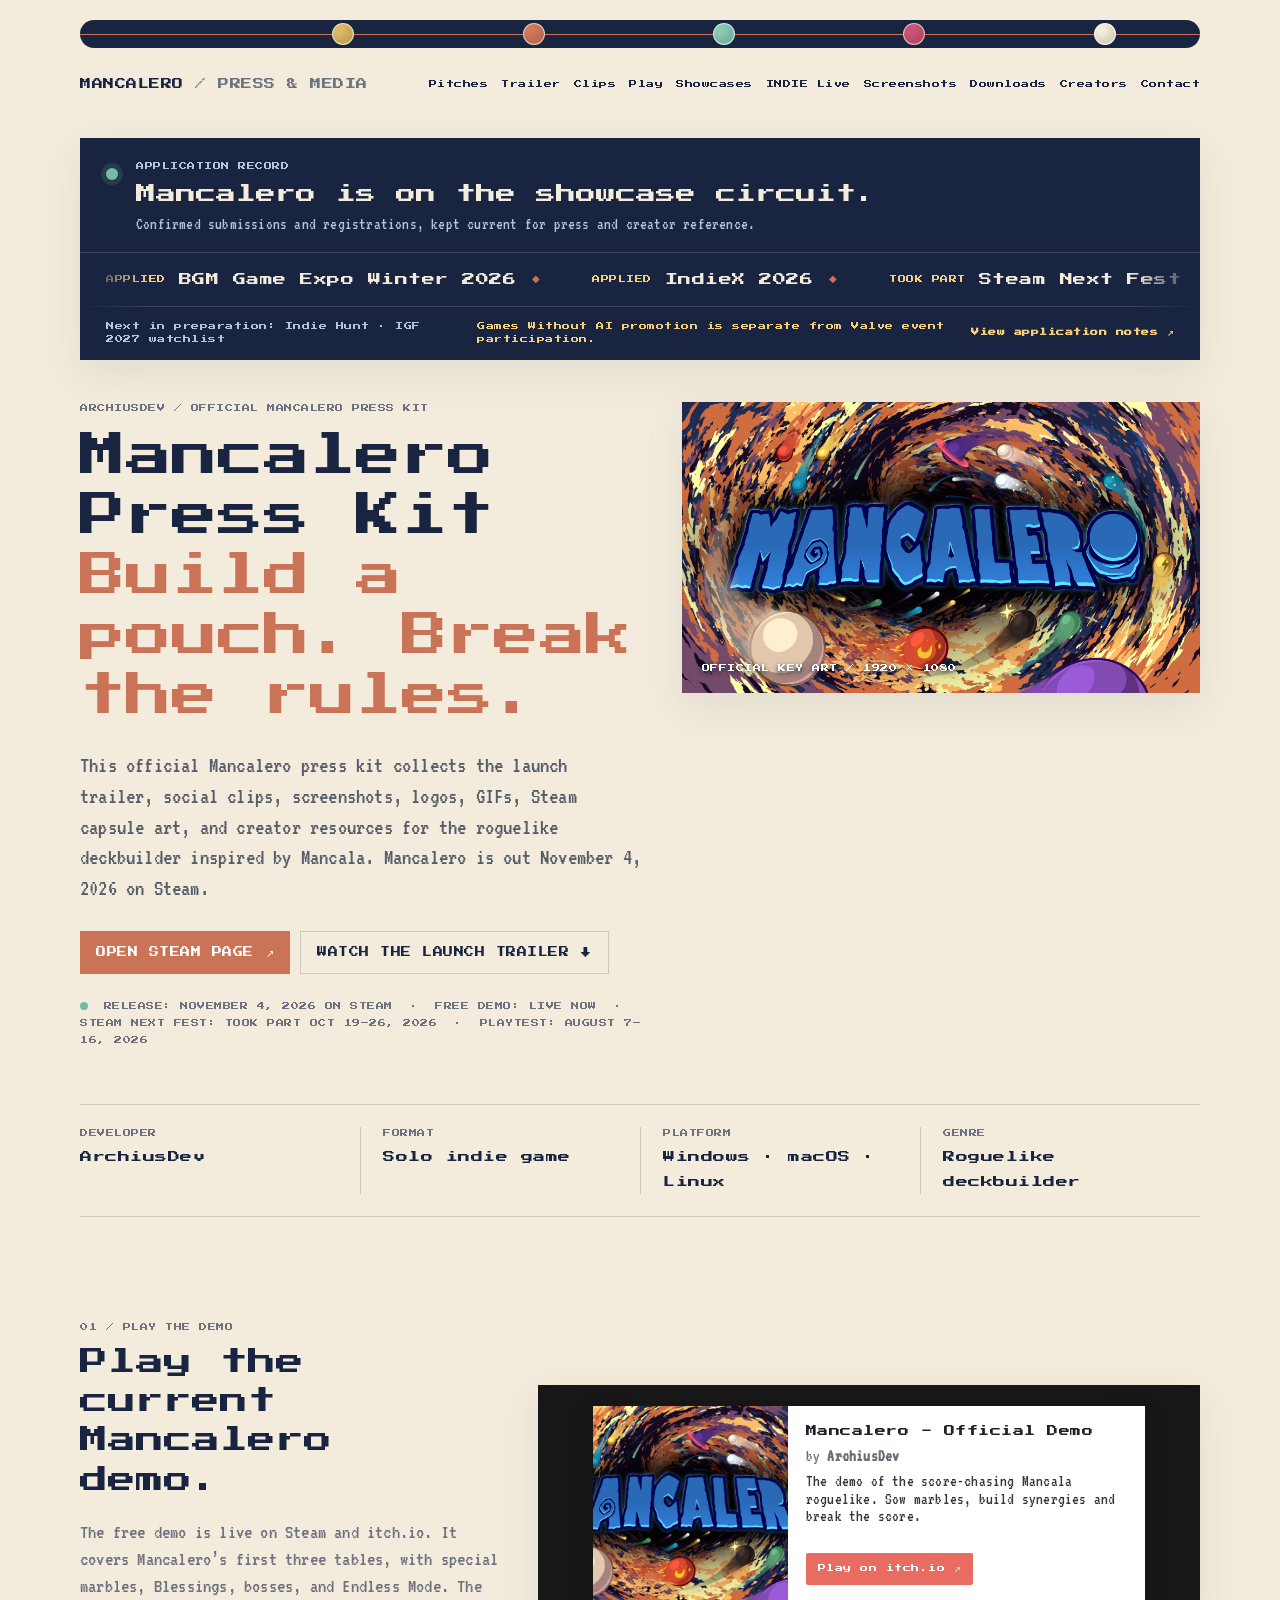
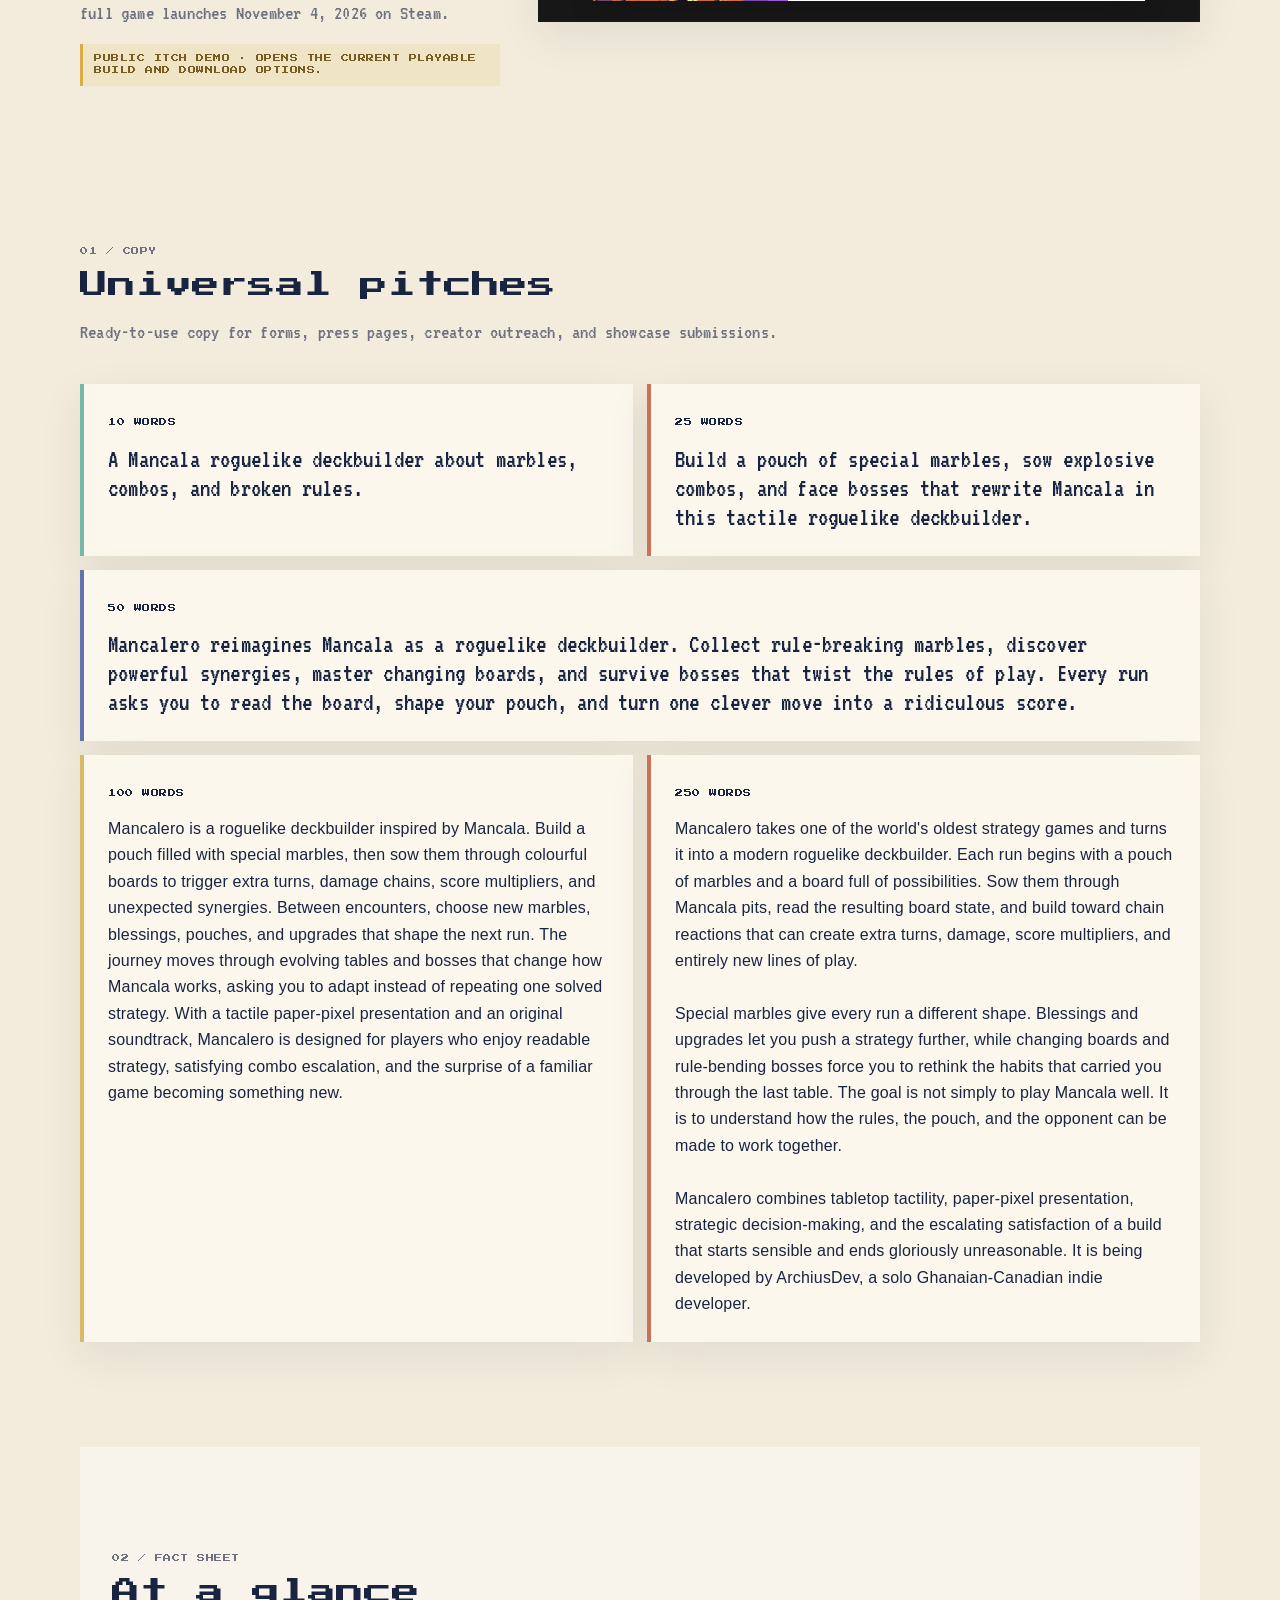
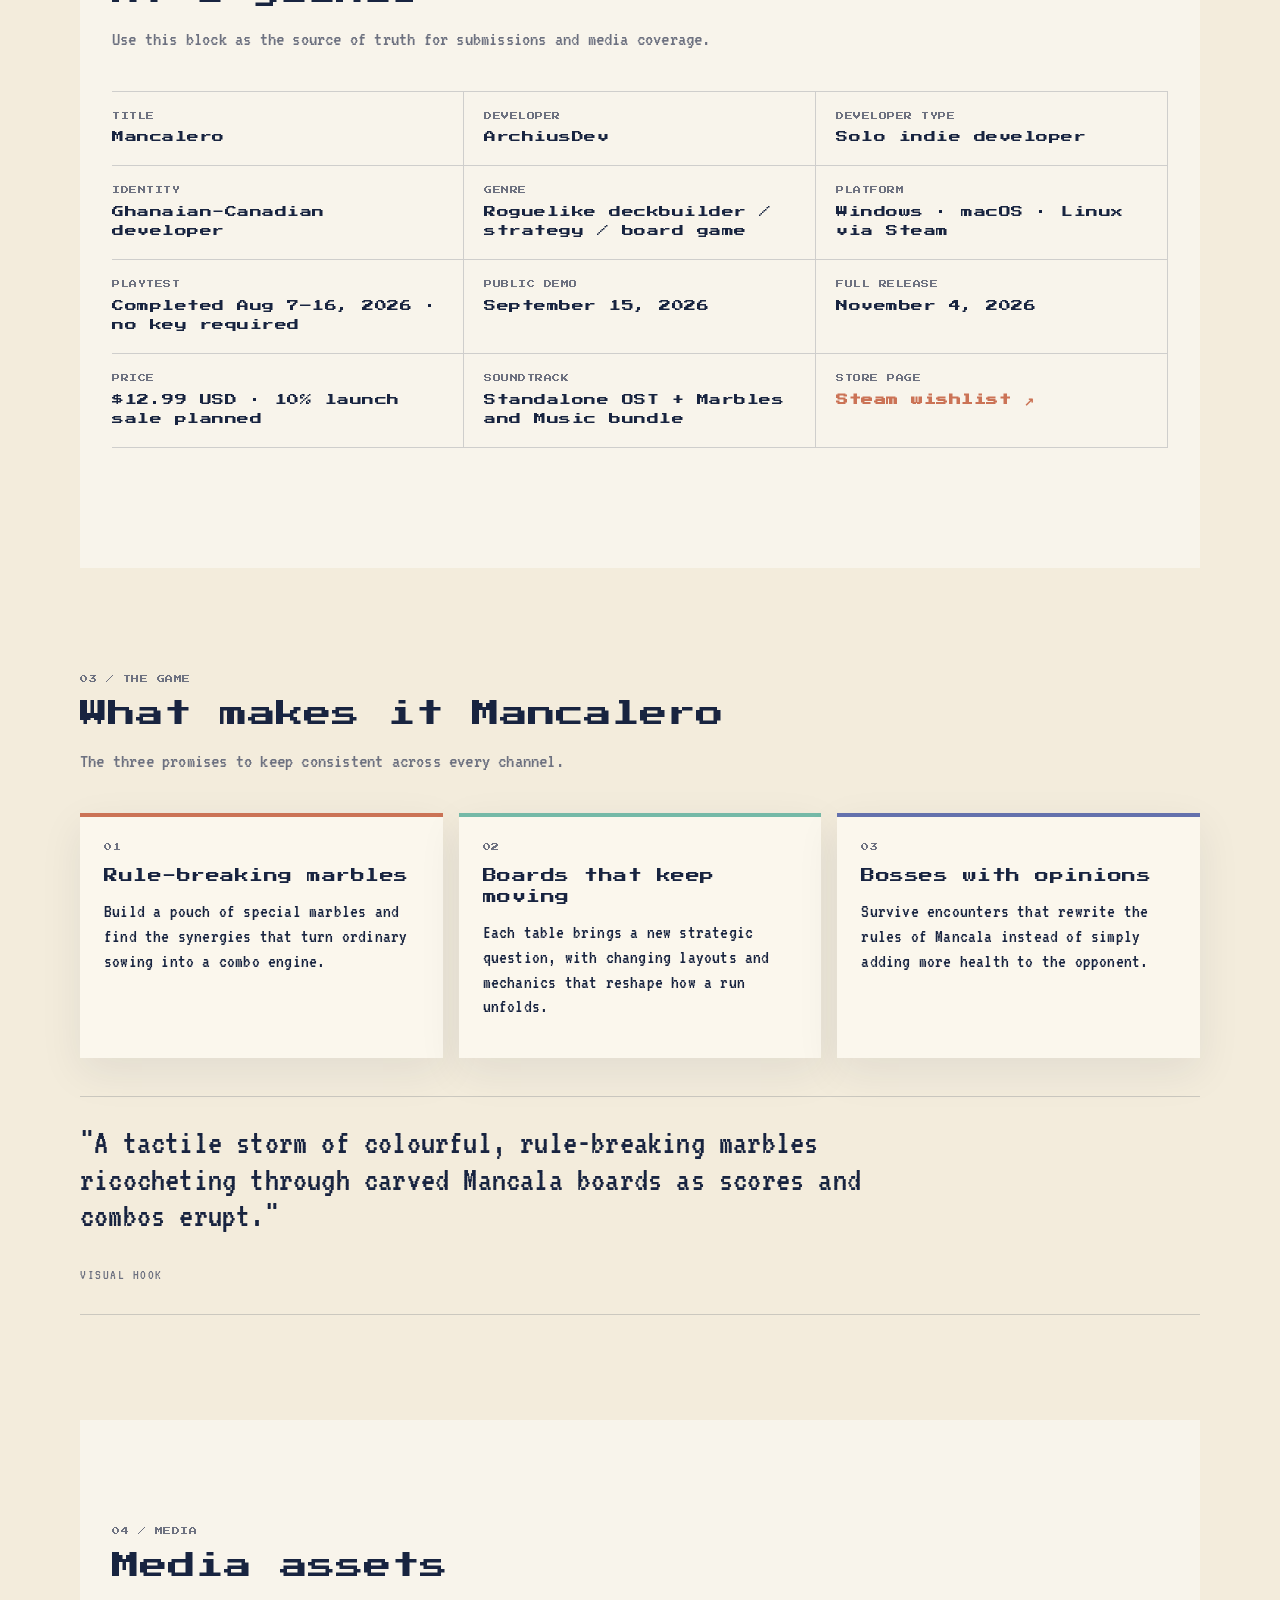
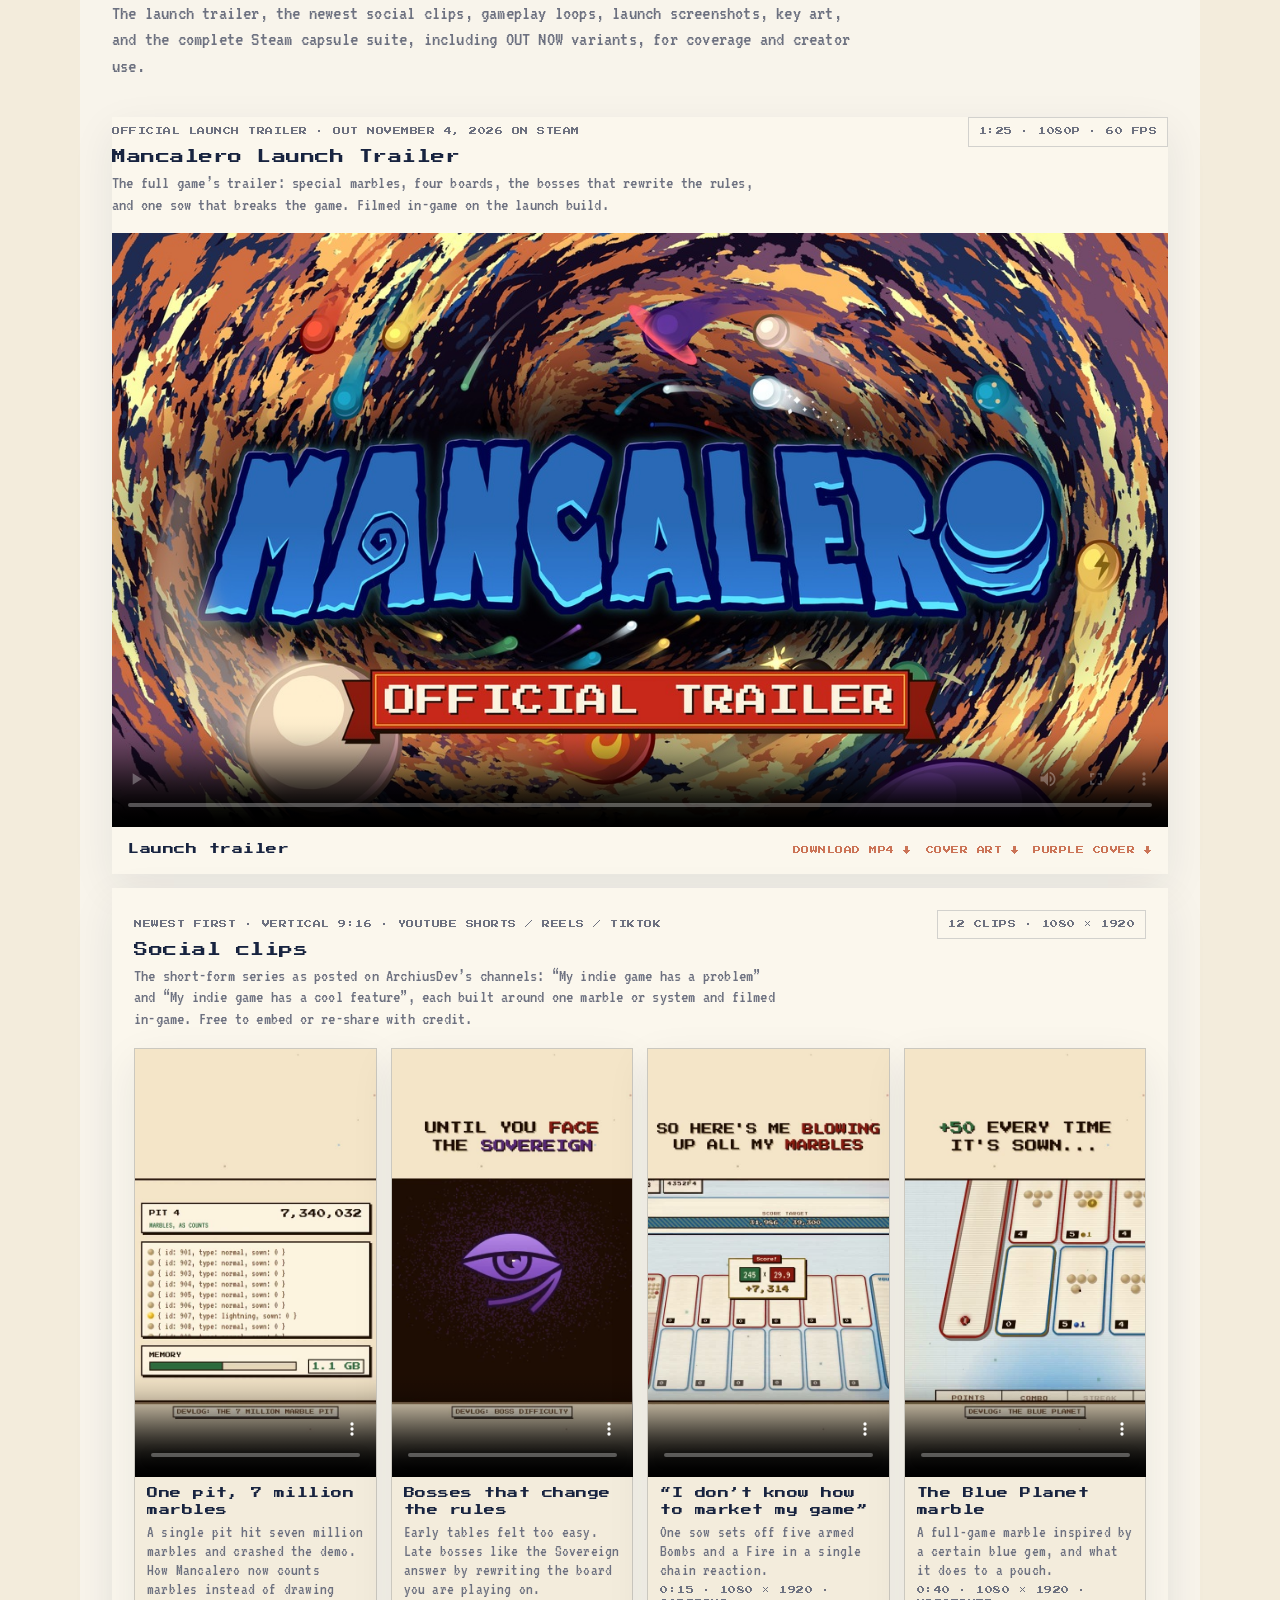
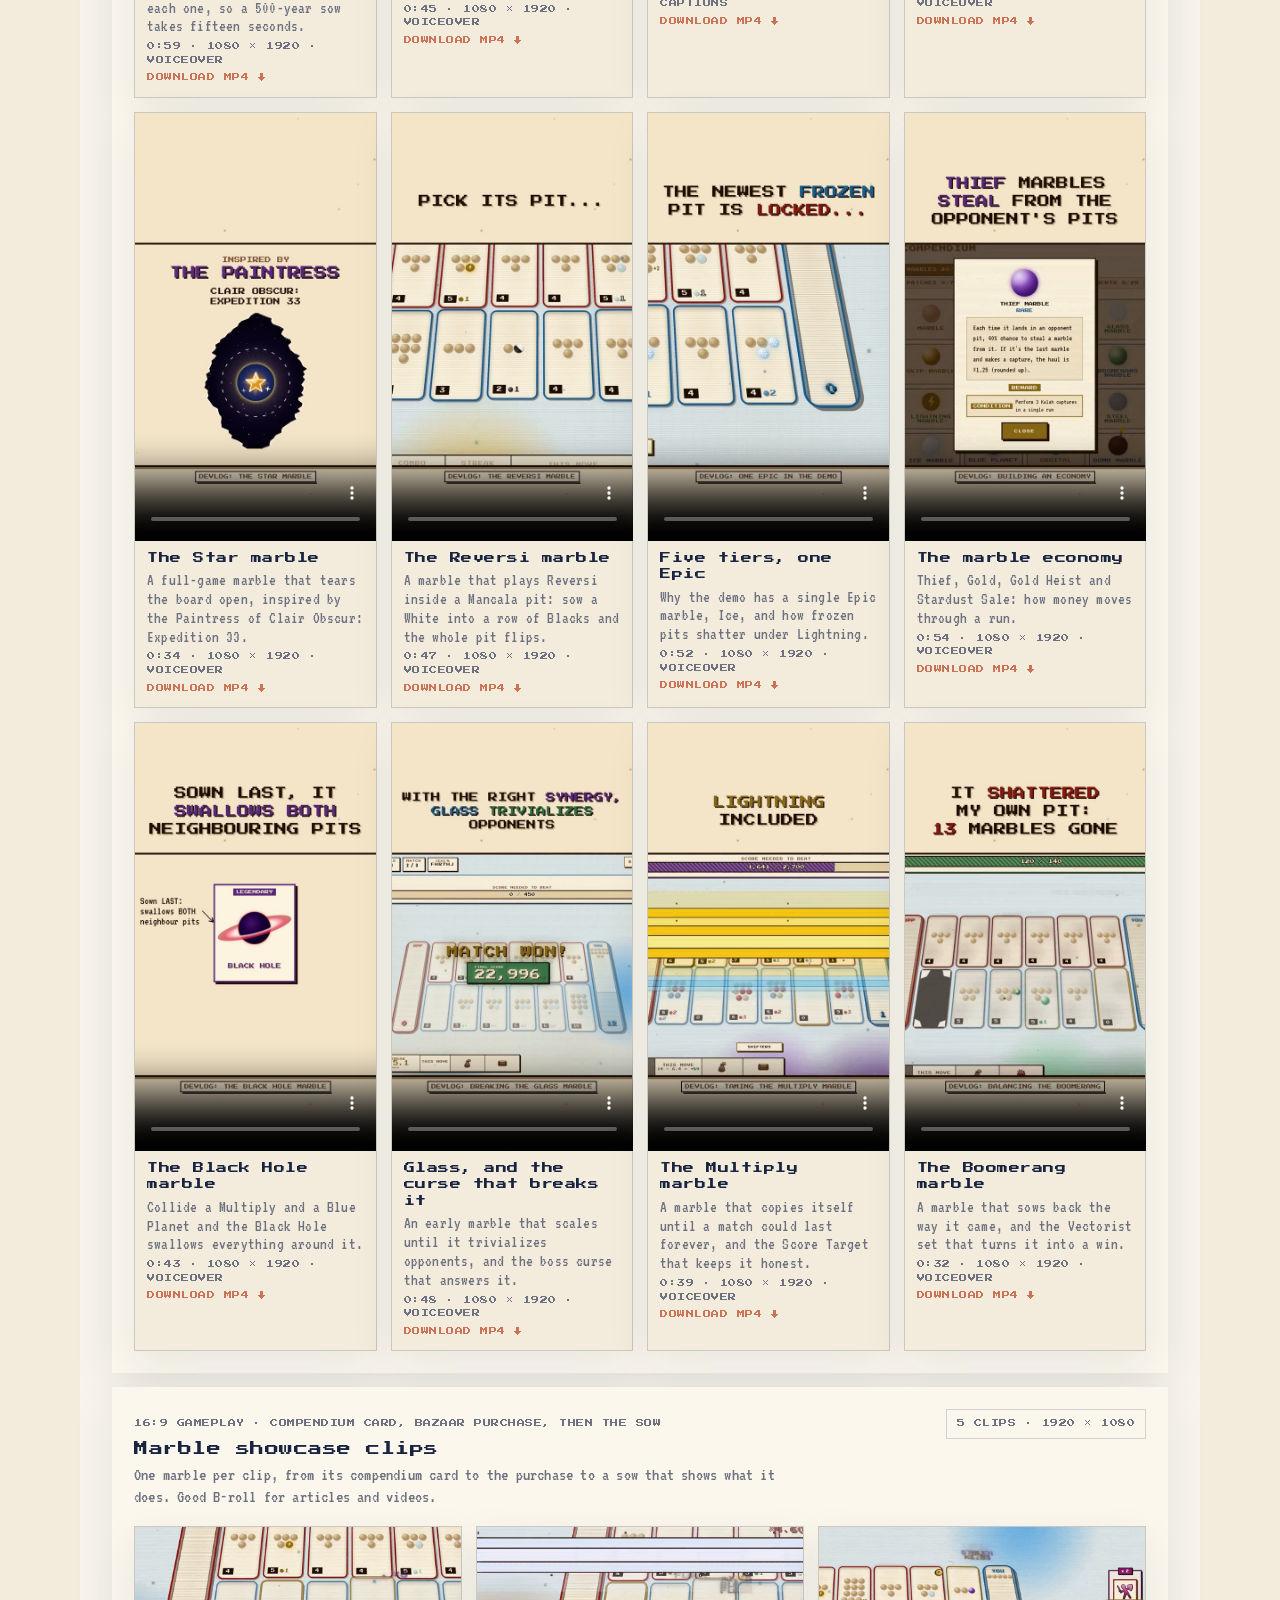
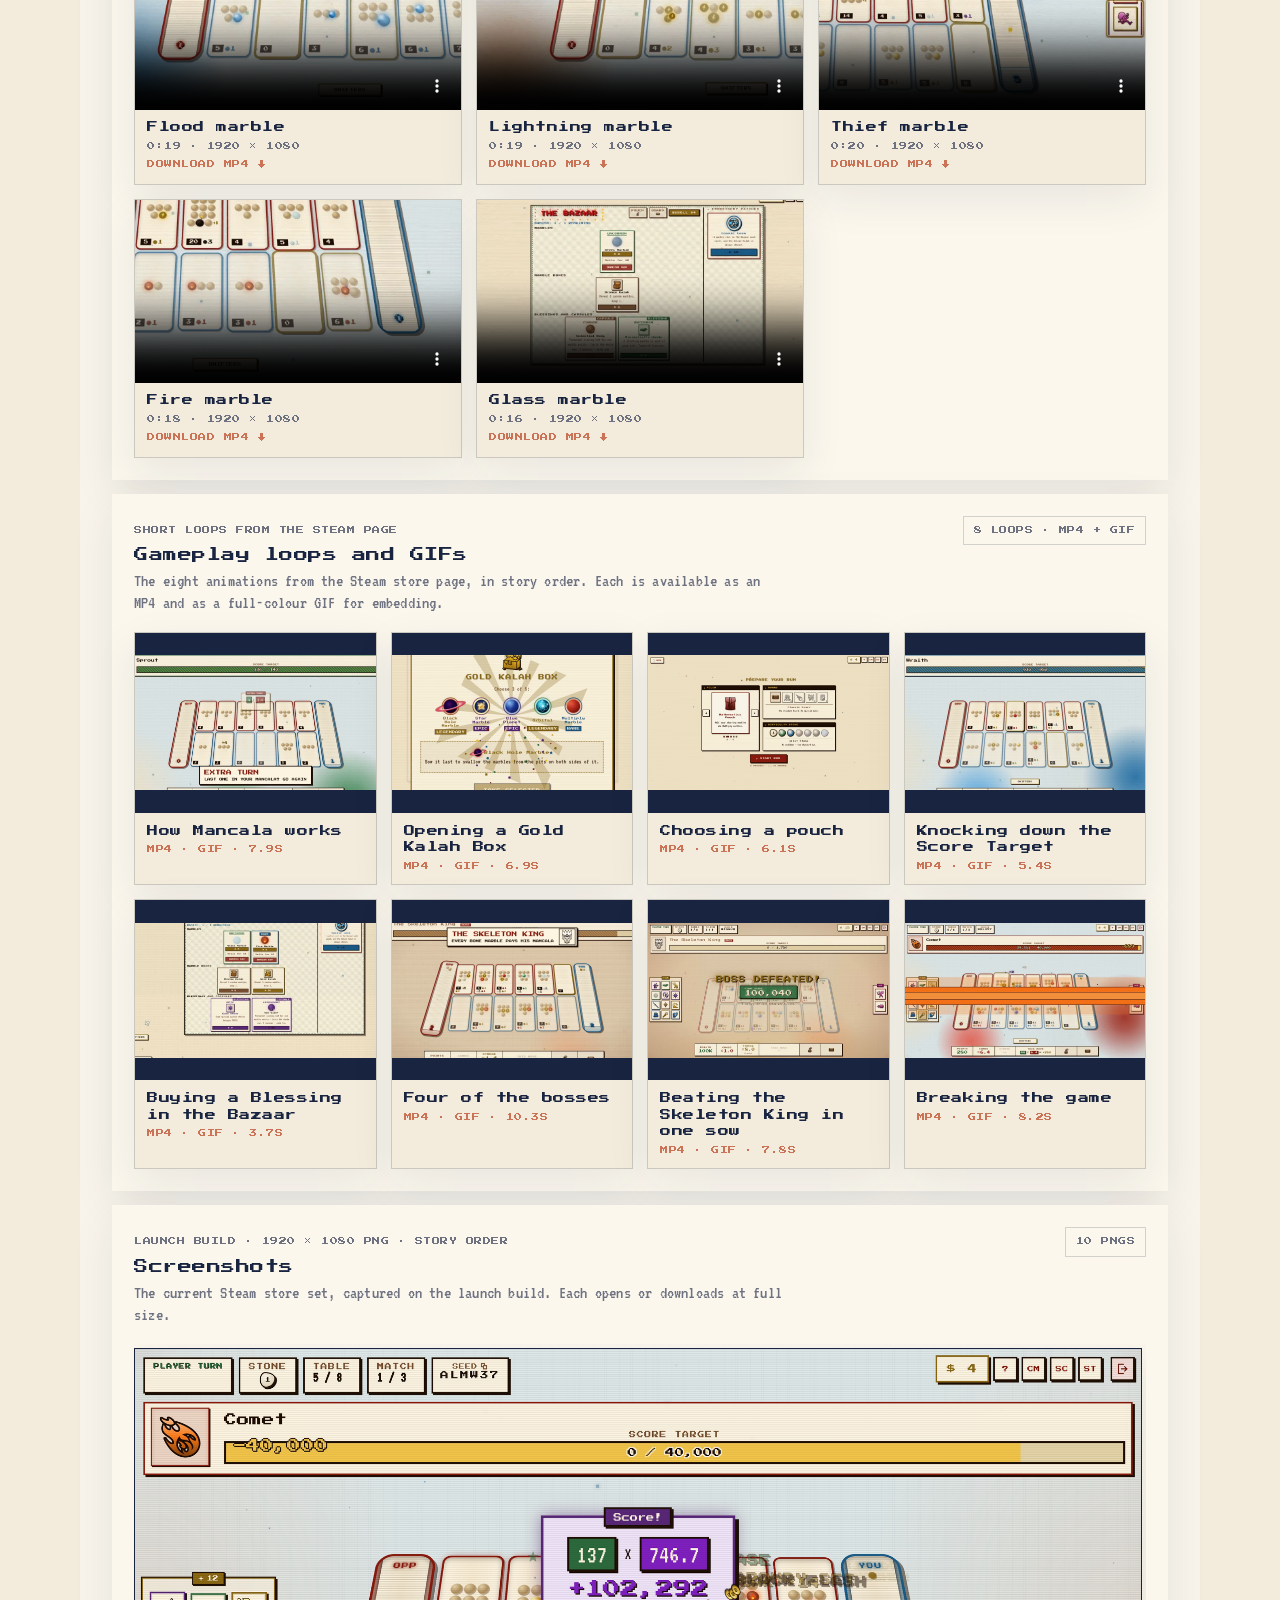
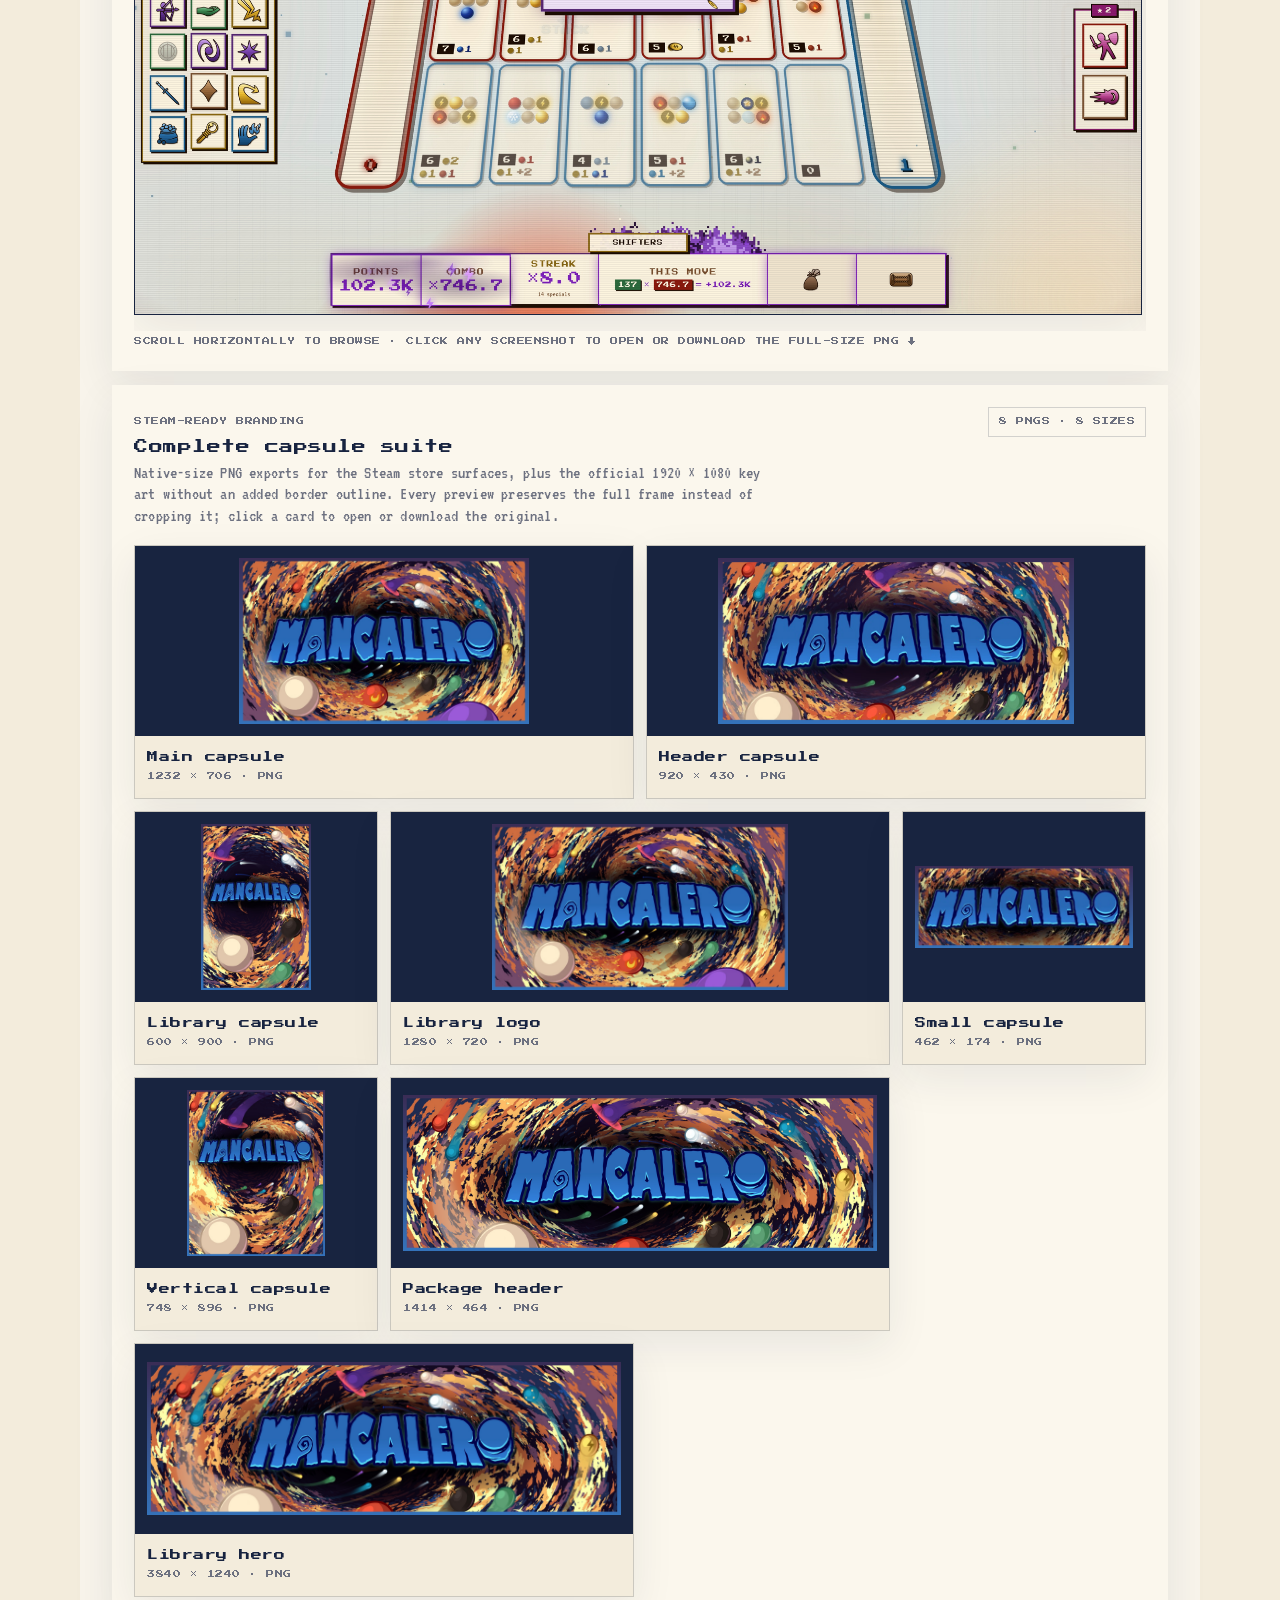
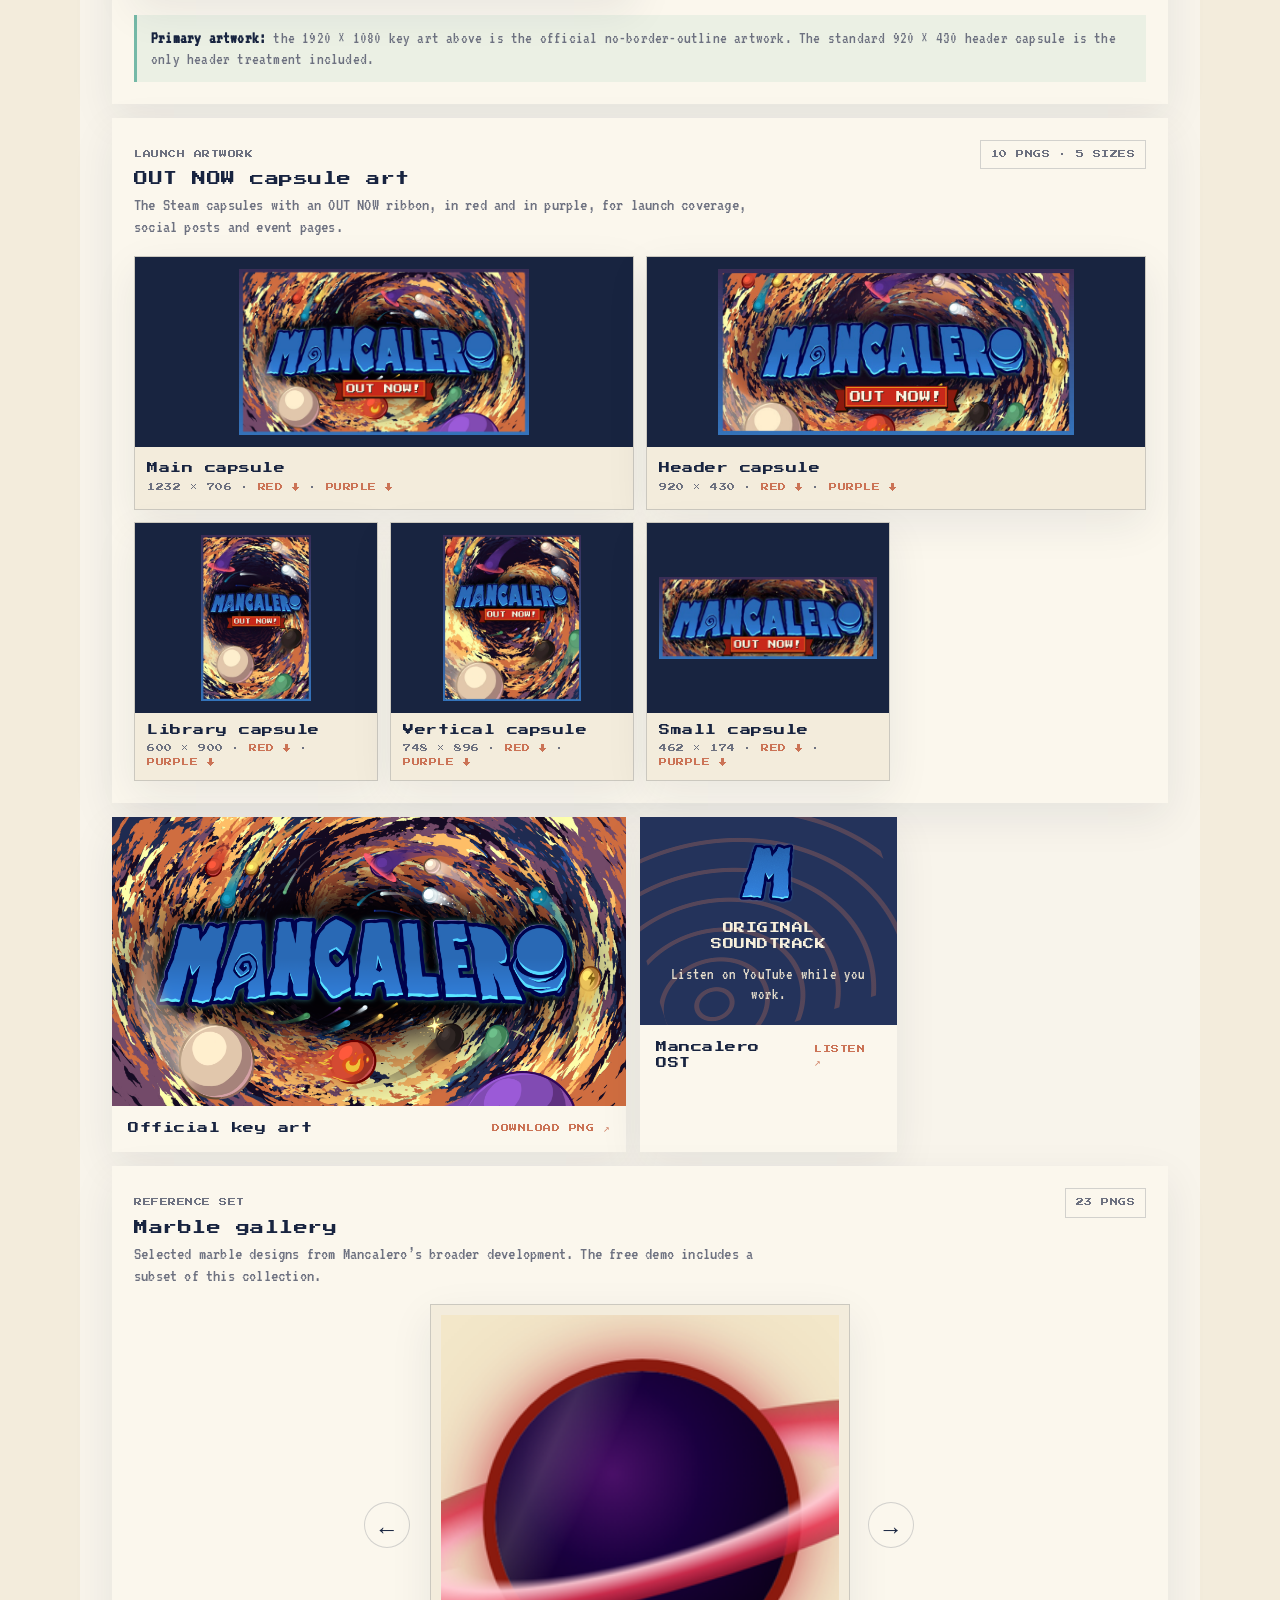
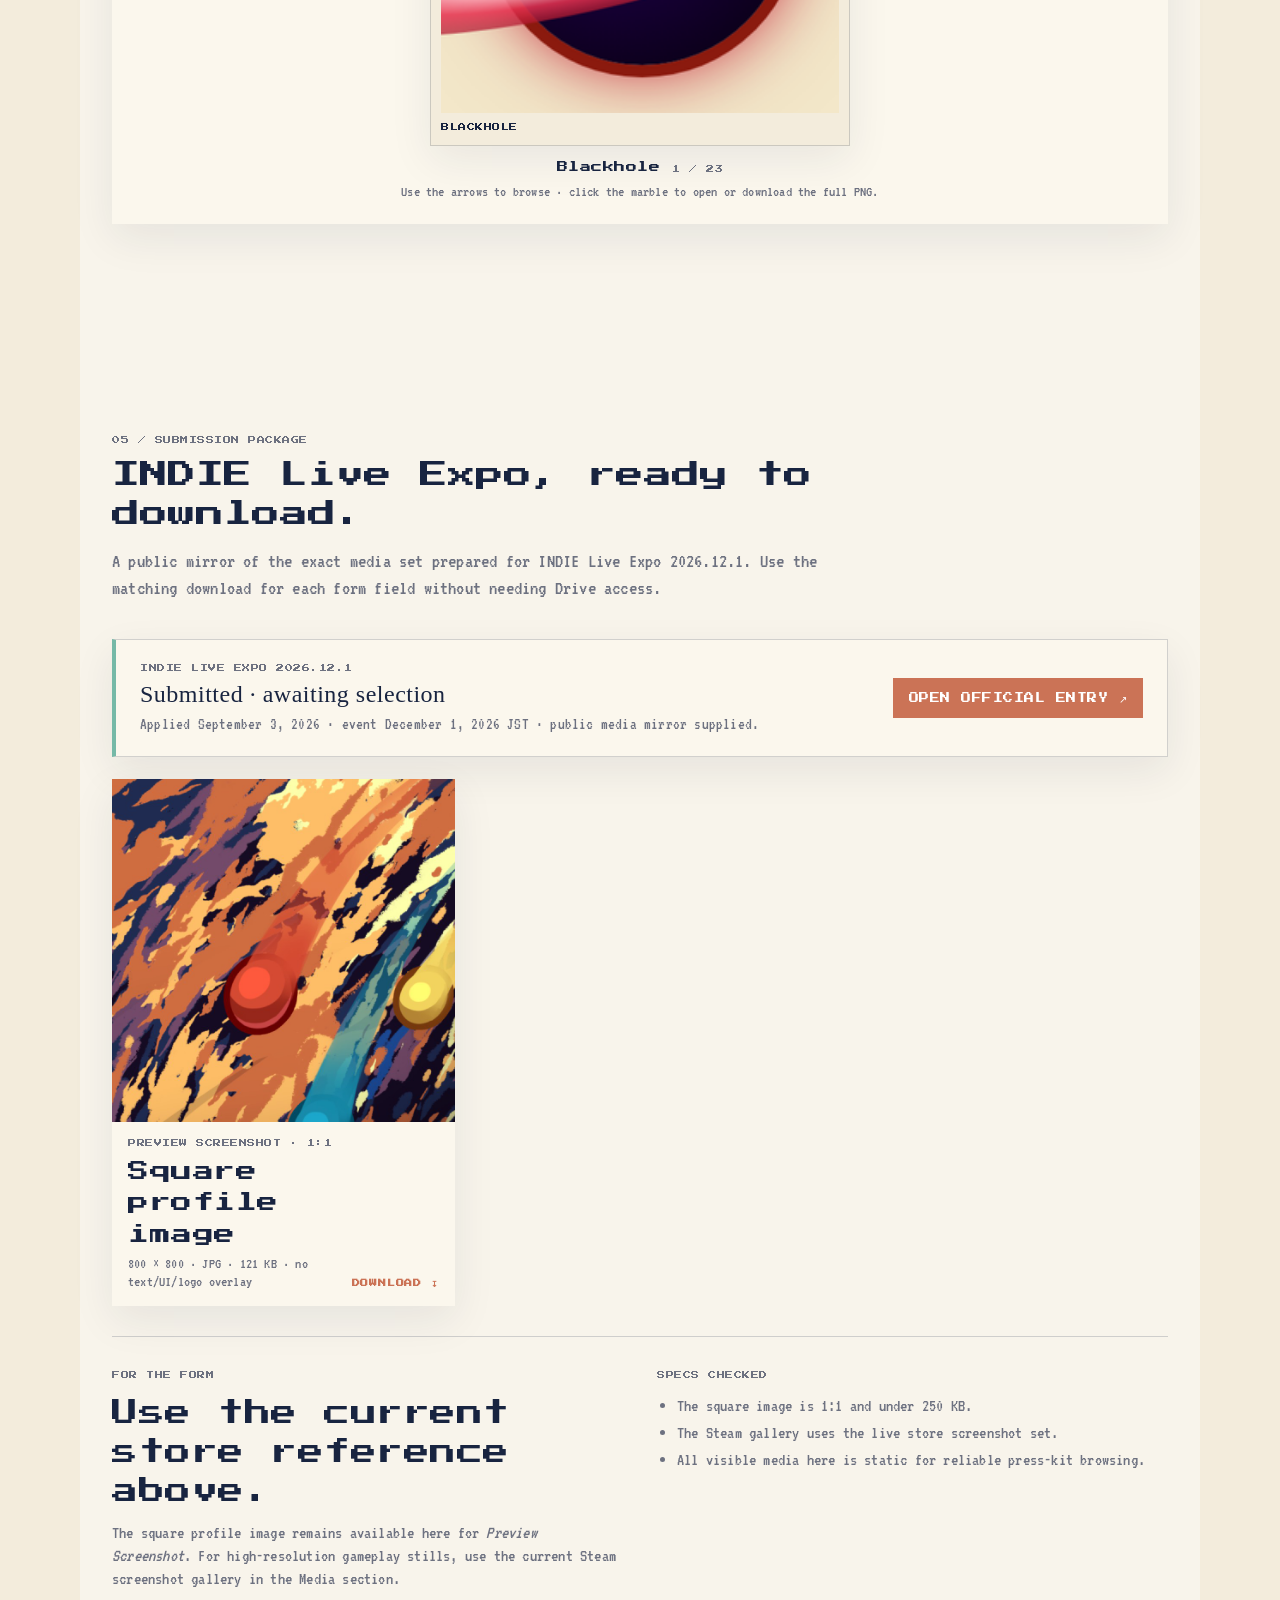
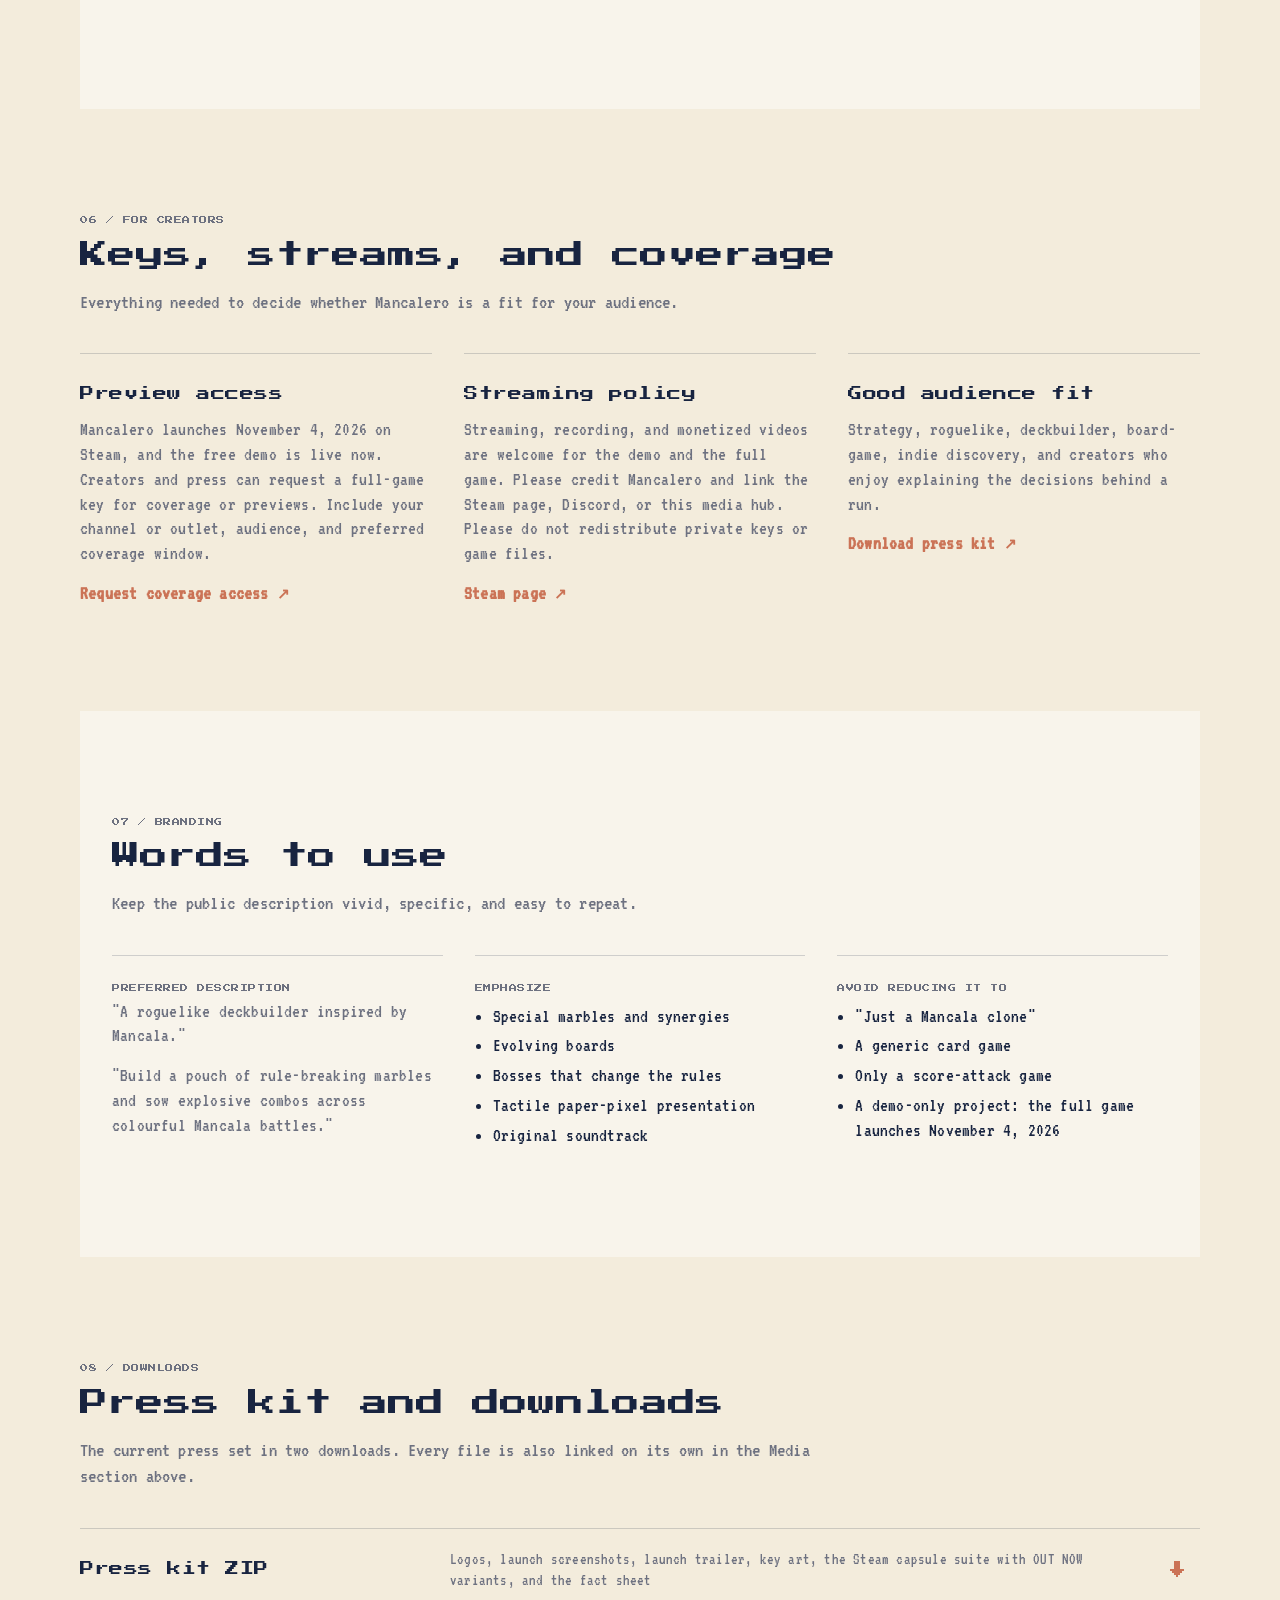
==== commit bbc0e95f: "Pixel type, Next Fest done, old media removed, the ArchiusDev M in the contact block - The page now " ====
--- a/index.html
+++ b/index.html
@@ -23,81 +23,158 @@
   <meta name="twitter:image" content="https://cerlus.github.io/mancalero-press-media-hub/assets/branding/mancalero-key-art-1920x1080.png">
   <meta name="twitter:image:alt" content="Mancalero key art with colourful marbles swirling around the title">
   <script type="application/ld+json">
-  {
-    "@context": "https://schema.org",
-    "@graph": [
-      {
-        "@type": "WebSite",
-        "@id": "https://cerlus.github.io/mancalero-press-media-hub/#website",
-        "url": "https://cerlus.github.io/mancalero-press-media-hub/",
-        "name": "Mancalero Press Kit | Trailers, Screenshots & Media",
-        "description": "Official press, creator, showcase, and media resources for Mancalero by ArchiusDev.",
-        "publisher": {"@id": "https://cerlus.github.io/mancalero-press-media-hub/#organization"}
-      },
-      {
-        "@type": "Organization",
-        "@id": "https://cerlus.github.io/mancalero-press-media-hub/#organization",
-        "name": "ArchiusDev",
-        "url": "https://linktr.ee/archiusdev",
-        "logo": "https://cerlus.github.io/mancalero-press-media-hub/assets/branding/mancalero-square-capsule.png",
-        "sameAs": [
-          "https://x.com/ArchiusDev",
-          "https://bsky.app/profile/archiusdev.bsky.social",
-          "https://www.youtube.com/@Archius",
-          "https://space.bilibili.com/3707052637554989",
-          "https://archiusdev.itch.io/"
-        ]
-      },
-      {
-        "@type": "VideoObject",
-        "@id": "https://cerlus.github.io/mancalero-press-media-hub/#v102-nextfest-trailer",
-        "name": "Mancalero v1.02 Next Fest Demo Trailer",
-        "description": "Reveal trailer for Mancalero's v1.02 demo update planned for October 8, 2026, ahead of Steam Next Fest.",
-        "thumbnailUrl": "https://cerlus.github.io/mancalero-press-media-hub/assets/trailers/mancalero-v1-02-nextfest-demo-trailer-poster.jpg",
-        "contentUrl": "https://cerlus.github.io/mancalero-press-media-hub/assets/trailers/mancalero-v1-02-nextfest-demo-trailer-october-2026.mp4",
-        "uploadDate": "2026-09-30T09:58:26-04:00",
-        "duration": "PT1M3.6S",
-        "inLanguage": "en",
-        "publisher": {"@id": "https://cerlus.github.io/mancalero-press-media-hub/#organization"},
-        "mainEntityOfPage": {"@id": "https://cerlus.github.io/mancalero-press-media-hub/"}
-      },
-      {
-        "@type": "VideoObject",
-        "@id": "https://cerlus.github.io/mancalero-press-media-hub/#demo-release-trailer",
-        "name": "Mancalero Demo Release Trailer — October 2026 Steam Next Fest",
-        "description": "Mancalero's demo release trailer for October 2026 Steam Next Fest, featuring special marbles, evolving boards, and rule-changing bosses.",
-        "thumbnailUrl": "https://cerlus.github.io/mancalero-press-media-hub/assets/trailers/mancalero-demo-release-trailer-poster.jpg",
-        "contentUrl": "https://cerlus.github.io/mancalero-press-media-hub/assets/trailers/mancalero-demo-release-trailer-october-2026-next-fest.mp4",
-        "uploadDate": "2026-09-25T13:48:26-04:00",
-        "duration": "PT1M0.2S",
-        "inLanguage": "en",
-        "publisher": {"@id": "https://cerlus.github.io/mancalero-press-media-hub/#organization"},
-        "mainEntityOfPage": {"@id": "https://cerlus.github.io/mancalero-press-media-hub/"}
-      },
-      {
-        "@type": "VideoObject",
-        "@id": "https://cerlus.github.io/mancalero-press-media-hub/#demo-release-short",
-        "name": "Mancalero Demo Release Trailer — Short Cut",
-        "description": "Vertical 9:16 social trailer for Mancalero's free demo and October 2026 Steam Next Fest.",
-        "thumbnailUrl": "https://cerlus.github.io/mancalero-press-media-hub/assets/trailers/mancalero-demo-release-shorts-poster.jpg",
-        "contentUrl": "https://cerlus.github.io/mancalero-press-media-hub/assets/trailers/mancalero-demo-release-shorts-october-2026-next-fest.mp4",
-        "uploadDate": "2026-09-25T16:04:20-04:00",
-        "duration": "PT1M",
-        "inLanguage": "en",
-        "publisher": {"@id": "https://cerlus.github.io/mancalero-press-media-hub/#organization"},
-        "mainEntityOfPage": {"@id": "https://cerlus.github.io/mancalero-press-media-hub/"}
-      },
-      {"@type": "VideoObject", "@id": "https://cerlus.github.io/mancalero-press-media-hub/#launch-trailer", "name": "Mancalero Launch Trailer", "description": "The official launch trailer for Mancalero, a roguelike deckbuilder inspired by Mancala, out November 4, 2026 on Steam.", "thumbnailUrl": "https://cerlus.github.io/mancalero-press-media-hub/assets/trailers/mancalero-launch-trailer-poster.jpg", "contentUrl": "https://cerlus.github.io/mancalero-press-media-hub/assets/trailers/mancalero-launch-trailer-november-2026.mp4", "uploadDate": "2026-10-30T15:46:00-04:00", "duration": "PT1M25S", "inLanguage": "en", "publisher": {"@id": "https://cerlus.github.io/mancalero-press-media-hub/#organization"}, "mainEntityOfPage": {"@id": "https://cerlus.github.io/mancalero-press-media-hub/"}},
-      {"@type": "VideoObject", "@id": "https://cerlus.github.io/mancalero-press-media-hub/#short-7-million-marbles", "name": "Mancalero — One pit, 7 million marbles", "description": "A single pit hit seven million marbles and crashed the demo. How Mancalero now counts marbles instead of drawing each one, so a 500-year sow takes fifteen seconds.", "thumbnailUrl": "https://cerlus.github.io/mancalero-press-media-hub/assets/social/mancalero-short-7-million-marbles.jpg", "contentUrl": "https://cerlus.github.io/mancalero-press-media-hub/assets/social/mancalero-short-7-million-marbles.mp4", "uploadDate": "2026-10-30T12:00:00-04:00", "duration": "PT59S", "inLanguage": "en", "publisher": {"@id": "https://cerlus.github.io/mancalero-press-media-hub/#organization"}, "mainEntityOfPage": {"@id": "https://cerlus.github.io/mancalero-press-media-hub/"}},
-      {"@type": "VideoObject", "@id": "https://cerlus.github.io/mancalero-press-media-hub/#short-bosses-that-change-the-rules", "name": "Mancalero — Bosses that change the rules", "description": "Early tables felt too easy. Late bosses like the Sovereign answer by rewriting the board you are playing on.", "thumbnailUrl": "https://cerlus.github.io/mancalero-press-media-hub/assets/social/mancalero-short-bosses-that-change-the-rules.jpg", "contentUrl": "https://cerlus.github.io/mancalero-press-media-hub/assets/social/mancalero-short-bosses-that-change-the-rules.mp4", "uploadDate": "2026-10-30T12:00:00-04:00", "duration": "PT45S", "inLanguage": "en", "publisher": {"@id": "https://cerlus.github.io/mancalero-press-media-hub/#organization"}, "mainEntityOfPage": {"@id": "https://cerlus.github.io/mancalero-press-media-hub/"}},
-      {"@type": "VideoObject", "@id": "https://cerlus.github.io/mancalero-press-media-hub/#short-bomb-chain", "name": "Mancalero — “I don’t know how to market my game”", "description": "One sow sets off five armed Bombs and a Fire in a single chain reaction.", "thumbnailUrl": "https://cerlus.github.io/mancalero-press-media-hub/assets/social/mancalero-short-bomb-chain.jpg", "contentUrl": "https://cerlus.github.io/mancalero-press-media-hub/assets/social/mancalero-short-bomb-chain.mp4", "uploadDate": "2026-10-30T12:00:00-04:00", "duration": "PT15S", "inLanguage": "en", "publisher": {"@id": "https://cerlus.github.io/mancalero-press-media-hub/#organization"}, "mainEntityOfPage": {"@id": "https://cerlus.github.io/mancalero-press-media-hub/"}},
-      {"@type": "VideoObject", "@id": "https://cerlus.github.io/mancalero-press-media-hub/#short-blue-planet-marble", "name": "Mancalero — The Blue Planet marble", "description": "A full-game marble inspired by a certain blue gem, and what it does to a pouch.", "thumbnailUrl": "https://cerlus.github.io/mancalero-press-media-hub/assets/social/mancalero-short-blue-planet-marble.jpg", "contentUrl": "https://cerlus.github.io/mancalero-press-media-hub/assets/social/mancalero-short-blue-planet-marble.mp4", "uploadDate": "2026-10-30T12:00:00-04:00", "duration": "PT40S", "inLanguage": "en", "publisher": {"@id": "https://cerlus.github.io/mancalero-press-media-hub/#organization"}, "mainEntityOfPage": {"@id": "https://cerlus.github.io/mancalero-press-media-hub/"}},
-      {"@type": "VideoObject", "@id": "https://cerlus.github.io/mancalero-press-media-hub/#short-star-marble", "name": "Mancalero — The Star marble", "description": "A full-game marble that tears the board open, inspired by the Paintress of Clair Obscur: Expedition 33.", "thumbnailUrl": "https://cerlus.github.io/mancalero-press-media-hub/assets/social/mancalero-short-star-marble.jpg", "contentUrl": "https://cerlus.github.io/mancalero-press-media-hub/assets/social/mancalero-short-star-marble.mp4", "uploadDate": "2026-10-30T12:00:00-04:00", "duration": "PT34S", "inLanguage": "en", "publisher": {"@id": "https://cerlus.github.io/mancalero-press-media-hub/#organization"}, "mainEntityOfPage": {"@id": "https://cerlus.github.io/mancalero-press-media-hub/"}},
-      {"@type": "VideoObject", "@id": "https://cerlus.github.io/mancalero-press-media-hub/#short-reversi-marble", "name": "Mancalero — The Reversi marble", "description": "A marble that plays Reversi inside a Mancala pit: sow a White into a row of Blacks and the whole pit flips.", "thumbnailUrl": "https://cerlus.github.io/mancalero-press-media-hub/assets/social/mancalero-short-reversi-marble.jpg", "contentUrl": "https://cerlus.github.io/mancalero-press-media-hub/assets/social/mancalero-short-reversi-marble.mp4", "uploadDate": "2026-10-30T12:00:00-04:00", "duration": "PT47S", "inLanguage": "en", "publisher": {"@id": "https://cerlus.github.io/mancalero-press-media-hub/#organization"}, "mainEntityOfPage": {"@id": "https://cerlus.github.io/mancalero-press-media-hub/"}}
-    ]
-  }
+{
+  "@context": "https://schema.org",
+  "@graph": [
+    {
+      "@type": "WebSite",
+      "@id": "https://cerlus.github.io/mancalero-press-media-hub/#website",
+      "url": "https://cerlus.github.io/mancalero-press-media-hub/",
+      "name": "Mancalero Press Kit | Trailers, Screenshots & Media",
+      "description": "Official press, creator, showcase, and media resources for Mancalero by ArchiusDev.",
+      "publisher": {
+        "@id": "https://cerlus.github.io/mancalero-press-media-hub/#organization"
+      }
+    },
+    {
+      "@type": "Organization",
+      "@id": "https://cerlus.github.io/mancalero-press-media-hub/#organization",
+      "name": "ArchiusDev",
+      "url": "https://linktr.ee/archiusdev",
+      "logo": "https://cerlus.github.io/mancalero-press-media-hub/assets/branding/mancalero-square-capsule.png",
+      "sameAs": [
+        "https://x.com/ArchiusDev",
+        "https://bsky.app/profile/archiusdev.bsky.social",
+        "https://www.youtube.com/@Archius",
+        "https://space.bilibili.com/3707052637554989",
+        "https://archiusdev.itch.io/"
+      ]
+    },
+    {
+      "@type": "VideoObject",
+      "@id": "https://cerlus.github.io/mancalero-press-media-hub/#launch-trailer",
+      "name": "Mancalero Launch Trailer",
+      "description": "The official launch trailer for Mancalero, a roguelike deckbuilder inspired by Mancala, out November 4, 2026 on Steam.",
+      "thumbnailUrl": "https://cerlus.github.io/mancalero-press-media-hub/assets/trailers/mancalero-launch-trailer-poster.jpg",
+      "contentUrl": "https://cerlus.github.io/mancalero-press-media-hub/assets/trailers/mancalero-launch-trailer-november-2026.mp4",
+      "uploadDate": "2026-10-30T15:46:00-04:00",
+      "duration": "PT1M25S",
+      "inLanguage": "en",
+      "publisher": {
+        "@id": "https://cerlus.github.io/mancalero-press-media-hub/#organization"
+      },
+      "mainEntityOfPage": {
+        "@id": "https://cerlus.github.io/mancalero-press-media-hub/"
+      }
+    },
+    {
+      "@type": "VideoObject",
+      "@id": "https://cerlus.github.io/mancalero-press-media-hub/#short-7-million-marbles",
+      "name": "Mancalero — One pit, 7 million marbles",
+      "description": "A single pit hit seven million marbles and crashed the demo. How Mancalero now counts marbles instead of drawing each one, so a 500-year sow takes fifteen seconds.",
+      "thumbnailUrl": "https://cerlus.github.io/mancalero-press-media-hub/assets/social/mancalero-short-7-million-marbles.jpg",
+      "contentUrl": "https://cerlus.github.io/mancalero-press-media-hub/assets/social/mancalero-short-7-million-marbles.mp4",
+      "uploadDate": "2026-10-30T12:00:00-04:00",
+      "duration": "PT59S",
+      "inLanguage": "en",
+      "publisher": {
+        "@id": "https://cerlus.github.io/mancalero-press-media-hub/#organization"
+      },
+      "mainEntityOfPage": {
+        "@id": "https://cerlus.github.io/mancalero-press-media-hub/"
+      }
+    },
+    {
+      "@type": "VideoObject",
+      "@id": "https://cerlus.github.io/mancalero-press-media-hub/#short-bosses-that-change-the-rules",
+      "name": "Mancalero — Bosses that change the rules",
+      "description": "Early tables felt too easy. Late bosses like the Sovereign answer by rewriting the board you are playing on.",
+      "thumbnailUrl": "https://cerlus.github.io/mancalero-press-media-hub/assets/social/mancalero-short-bosses-that-change-the-rules.jpg",
+      "contentUrl": "https://cerlus.github.io/mancalero-press-media-hub/assets/social/mancalero-short-bosses-that-change-the-rules.mp4",
+      "uploadDate": "2026-10-30T12:00:00-04:00",
+      "duration": "PT45S",
+      "inLanguage": "en",
+      "publisher": {
+        "@id": "https://cerlus.github.io/mancalero-press-media-hub/#organization"
+      },
+      "mainEntityOfPage": {
+        "@id": "https://cerlus.github.io/mancalero-press-media-hub/"
+      }
+    },
+    {
+      "@type": "VideoObject",
+      "@id": "https://cerlus.github.io/mancalero-press-media-hub/#short-bomb-chain",
+      "name": "Mancalero — “I don’t know how to market my game”",
+      "description": "One sow sets off five armed Bombs and a Fire in a single chain reaction.",
+      "thumbnailUrl": "https://cerlus.github.io/mancalero-press-media-hub/assets/social/mancalero-short-bomb-chain.jpg",
+      "contentUrl": "https://cerlus.github.io/mancalero-press-media-hub/assets/social/mancalero-short-bomb-chain.mp4",
+      "uploadDate": "2026-10-30T12:00:00-04:00",
+      "duration": "PT15S",
+      "inLanguage": "en",
+      "publisher": {
+        "@id": "https://cerlus.github.io/mancalero-press-media-hub/#organization"
+      },
+      "mainEntityOfPage": {
+        "@id": "https://cerlus.github.io/mancalero-press-media-hub/"
+      }
+    },
+    {
+      "@type": "VideoObject",
+      "@id": "https://cerlus.github.io/mancalero-press-media-hub/#short-blue-planet-marble",
+      "name": "Mancalero — The Blue Planet marble",
+      "description": "A full-game marble inspired by a certain blue gem, and what it does to a pouch.",
+      "thumbnailUrl": "https://cerlus.github.io/mancalero-press-media-hub/assets/social/mancalero-short-blue-planet-marble.jpg",
+      "contentUrl": "https://cerlus.github.io/mancalero-press-media-hub/assets/social/mancalero-short-blue-planet-marble.mp4",
+      "uploadDate": "2026-10-30T12:00:00-04:00",
+      "duration": "PT40S",
+      "inLanguage": "en",
+      "publisher": {
+        "@id": "https://cerlus.github.io/mancalero-press-media-hub/#organization"
+      },
+      "mainEntityOfPage": {
+        "@id": "https://cerlus.github.io/mancalero-press-media-hub/"
+      }
+    },
+    {
+      "@type": "VideoObject",
+      "@id": "https://cerlus.github.io/mancalero-press-media-hub/#short-star-marble",
+      "name": "Mancalero — The Star marble",
+      "description": "A full-game marble that tears the board open, inspired by the Paintress of Clair Obscur: Expedition 33.",
+      "thumbnailUrl": "https://cerlus.github.io/mancalero-press-media-hub/assets/social/mancalero-short-star-marble.jpg",
+      "contentUrl": "https://cerlus.github.io/mancalero-press-media-hub/assets/social/mancalero-short-star-marble.mp4",
+      "uploadDate": "2026-10-30T12:00:00-04:00",
+      "duration": "PT34S",
+      "inLanguage": "en",
+      "publisher": {
+        "@id": "https://cerlus.github.io/mancalero-press-media-hub/#organization"
+      },
+      "mainEntityOfPage": {
+        "@id": "https://cerlus.github.io/mancalero-press-media-hub/"
+      }
+    },
+    {
+      "@type": "VideoObject",
+      "@id": "https://cerlus.github.io/mancalero-press-media-hub/#short-reversi-marble",
+      "name": "Mancalero — The Reversi marble",
+      "description": "A marble that plays Reversi inside a Mancala pit: sow a White into a row of Blacks and the whole pit flips.",
+      "thumbnailUrl": "https://cerlus.github.io/mancalero-press-media-hub/assets/social/mancalero-short-reversi-marble.jpg",
+      "contentUrl": "https://cerlus.github.io/mancalero-press-media-hub/assets/social/mancalero-short-reversi-marble.mp4",
+      "uploadDate": "2026-10-30T12:00:00-04:00",
+      "duration": "PT47S",
+      "inLanguage": "en",
+      "publisher": {
+        "@id": "https://cerlus.github.io/mancalero-press-media-hub/#organization"
+      },
+      "mainEntityOfPage": {
+        "@id": "https://cerlus.github.io/mancalero-press-media-hub/"
+      }
+    }
+  ]
+}
   </script>
-  <link rel="stylesheet" href="styles.css?v=launch-20261102">
+  <link rel="preload" href="assets/fonts/press-start-2p.woff2" as="font" type="font/woff2" crossorigin>
+  <link rel="preload" href="assets/fonts/vt323.woff2" as="font" type="font/woff2" crossorigin>
+  <link rel="stylesheet" href="styles.css?v=pixel-20261102">
   <link rel="stylesheet" href="submission.css?v=vertical-shorts-20260925">
 </head>
 <body>
@@ -124,19 +201,19 @@
         <span class="showcase-live-dot" aria-hidden="true"></span>
         <div><p class="section-index">APPLICATION RECORD</p><h2 id="showcase-record-title">Mancalero is on the showcase circuit.</h2><p>Confirmed submissions and registrations, kept current for press and creator reference.</p></div>
       </div>
-      <p class="sr-only">Confirmed: BGM Game Expo Winter 2026 — applied. IndieX 2026 — applied. Steam Next Fest October 2026 — registered. Best Indie Games — applied. INDIE Live Expo 2026.12.1 — applied. Support the Indies by Helix and DFF — applied. Game*Spark — applied through the official IID release-submission form. Games Without AI promotional sharing was confirmed through DevLand Marketing, but Mancalero is not part of the official Steam event with Valve because of the AI-use detection caveat. Indie Hunt and other opportunities are being prepared but are not yet submitted.</p>
+      <p class="sr-only">Confirmed: BGM Game Expo Winter 2026 — applied. IndieX 2026 — applied. Steam Next Fest October 2026 — took part. Best Indie Games — applied. INDIE Live Expo 2026.12.1 — applied. Support the Indies by Helix and DFF — applied. Game*Spark — applied through the official IID release-submission form. Games Without AI promotional sharing was confirmed through DevLand Marketing, but Mancalero is not part of the official Steam event with Valve because of the AI-use detection caveat. Indie Hunt and other opportunities are being prepared but are not yet submitted.</p>
       <div class="showcase-marquee" aria-hidden="true">
         <div class="showcase-track">
           <div class="showcase-item"><span class="showcase-status">APPLIED</span><strong>BGM Game Expo Winter 2026</strong><span class="showcase-separator">◆</span></div>
           <div class="showcase-item"><span class="showcase-status">APPLIED</span><strong>IndieX 2026</strong><span class="showcase-separator">◆</span></div>
-          <div class="showcase-item"><span class="showcase-status">REGISTERED</span><strong>Steam Next Fest · October 2026</strong><span class="showcase-separator">◆</span></div>
+          <div class="showcase-item"><span class="showcase-status">TOOK PART</span><strong>Steam Next Fest · October 2026</strong><span class="showcase-separator">◆</span></div>
           <div class="showcase-item"><span class="showcase-status">APPLIED</span><strong>Best Indie Games</strong><span class="showcase-separator">◆</span></div>
           <div class="showcase-item"><span class="showcase-status">APPLIED</span><strong>INDIE Live Expo · 2026.12.1</strong><span class="showcase-separator">◆</span></div>
           <div class="showcase-item"><span class="showcase-status">APPLIED</span><strong>Support the Indies · Helix / DFF</strong><span class="showcase-separator">◆</span></div>
           <div class="showcase-item"><span class="showcase-status">PROMOTIONAL ONLY</span><strong>Games Without AI · DevLand</strong><span class="showcase-separator">◆</span></div>
           <div class="showcase-item"><span class="showcase-status">APPLIED</span><strong>BGM Game Expo Winter 2026</strong><span class="showcase-separator">◆</span></div>
           <div class="showcase-item"><span class="showcase-status">APPLIED</span><strong>IndieX 2026</strong><span class="showcase-separator">◆</span></div>
-          <div class="showcase-item"><span class="showcase-status">REGISTERED</span><strong>Steam Next Fest · October 2026</strong><span class="showcase-separator">◆</span></div>
+          <div class="showcase-item"><span class="showcase-status">TOOK PART</span><strong>Steam Next Fest · October 2026</strong><span class="showcase-separator">◆</span></div>
           <div class="showcase-item"><span class="showcase-status">APPLIED</span><strong>Best Indie Games</strong><span class="showcase-separator">◆</span></div>
           <div class="showcase-item"><span class="showcase-status">APPLIED</span><strong>INDIE Live Expo · 2026.12.1</strong><span class="showcase-separator">◆</span></div>
           <div class="showcase-item"><span class="showcase-status">APPLIED</span><strong>Support the Indies · Helix / DFF</strong><span class="showcase-separator">◆</span></div>
@@ -155,7 +232,7 @@
           <a class="button button-primary" href="https://store.steampowered.com/app/4811700/Mancalero/?utm_source=press_kit&amp;utm_medium=owned_web&amp;utm_campaign=launch_nov_2026&amp;utm_content=steam_cta">Open Steam page <span>↗</span></a>
           <a class="button button-quiet" href="#assets">Watch the launch trailer <span>↓</span></a>
         </div>
-        <p class="status-line"><span class="status-dot"></span> Release: November 4, 2026 on Steam &nbsp;·&nbsp; Free demo: live now &nbsp;·&nbsp; Steam Next Fest: October 19–26, 2026 &nbsp;·&nbsp; Playtest: August 7–16, 2026</p>
+        <p class="status-line"><span class="status-dot"></span> Release: November 4, 2026 on Steam &nbsp;·&nbsp; Free demo: live now &nbsp;·&nbsp; Steam Next Fest: took part Oct 19–26, 2026 &nbsp;·&nbsp; Playtest: August 7–16, 2026</p>
       </div>
       <figure class="hero-art">
         <img src="assets/branding/mancalero-key-art-1920x1080.png" alt="Mancalero capsule artwork with colourful marbles swirling around the title">
@@ -307,15 +384,7 @@
           </div>
         </article>
         <article class="media-card media-card-large"><div class="media-key-art"><img src="assets/branding/mancalero-key-art-1920x1080.png" alt="Mancalero official 1920 by 1080 key art"></div><div class="media-meta"><strong>Official key art</strong><a href="assets/branding/mancalero-key-art-1920x1080.png">Download PNG ↗</a></div></article>
-        <article class="media-card"><div class="ost-card"><img src="assets/logos/mancalero-m.png" alt="Mancalero M icon"><span>ORIGINAL SOUNDTRACK</span><small>Listen on YouTube while you work.</small></div><div class="media-meta"><strong>Mancalero OST</strong><a href="https://youtu.be/9H9Xf3YLuuQ?si=cAwMLArpoiDHiaRB">Listen ↗</a></div></article>
-        <article class="media-card media-card-earlier" id="earlier">
-          <div class="media-gallery-heading"><div><span class="label">Demo era · September–October 2026</span><h3>Earlier trailers</h3><p>The demo trailers from the Steam Next Fest period, kept at their original links.</p></div></div>
-          <div class="earlier-list">
-            <a href="assets/trailers/mancalero-v1-02-nextfest-demo-trailer-october-2026.mp4" download><img src="assets/trailers/mancalero-v1-02-nextfest-demo-trailer-poster.jpg" alt="" loading="lazy"><span><strong>v1.02 Next Fest demo trailer</strong><small>1:04 · 1920 × 1080 · MP4 ↓</small></span></a>
-            <a href="assets/trailers/mancalero-demo-release-trailer-october-2026-next-fest.mp4" download><img src="assets/trailers/mancalero-demo-release-trailer-poster.jpg" alt="" loading="lazy"><span><strong>Demo release trailer</strong><small>1:00 · 1920 × 1080 · MP4 ↓</small></span></a>
-            <a href="assets/trailers/mancalero-demo-release-shorts-october-2026-next-fest.mp4" download><img src="assets/trailers/mancalero-demo-release-shorts-poster.jpg" alt="" loading="lazy"><span><strong>Demo release trailer, vertical</strong><small>1:00 · 1080 × 1920 · MP4 ↓</small></span></a>
-          </div>
-        </article>
+        <article class="media-card"><div class="ost-card"><img src="assets/logos/mancalero-m.png" alt="The ArchiusDev M"><span>ORIGINAL SOUNDTRACK</span><small>Listen on YouTube while you work.</small></div><div class="media-meta"><strong>Mancalero OST</strong><a href="https://youtu.be/9H9Xf3YLuuQ?si=cAwMLArpoiDHiaRB">Listen ↗</a></div></article>
         <article class="media-card media-card-marbles">
           <div class="media-gallery-heading"><div><span class="label">Reference set</span><h3>Marble gallery</h3><p>Selected marble designs from Mancalero’s broader development. The free demo includes a subset of this collection.</p></div><span class="media-gallery-count">23 PNGs</span></div>
           <div class="marble-carousel" data-marble-carousel role="region" aria-roledescription="carousel" aria-label="Mancalero marble reference gallery">
@@ -373,18 +442,18 @@
     </section>
 
     <section class="section shell" id="downloads">
-      <div class="section-heading"><p class="section-index">08 / DOWNLOADS</p><h2>Press kit and downloads</h2><p>Everything is kept at stable relative paths so old press links continue to work as the hub evolves.</p></div>
+      <div class="section-heading"><p class="section-index">08 / DOWNLOADS</p><h2>Press kit and downloads</h2><p>The current press set in two downloads. Every file is also linked on its own in the Media section above.</p></div>
       <div class="download-list"><a href="assets/press-kit/mancalero-press-kit.zip" class="download-row"><span>Press kit ZIP</span><small>Logos, launch screenshots, launch trailer, key art, the Steam capsule suite with OUT NOW variants, and the fact sheet</small><b>↓</b></a><a href="assets/downloads/mancalero-broll.zip" class="download-row"><span>Gameplay B-roll ZIP</span><small>The launch trailer, the five marble showcase clips, and the eight gameplay loops as MP4</small><b>↓</b></a><a href="SUBMISSION_KIT.md" class="download-row"><span>Universal submission copy</span><small>Pitches, bios, FAQs, and reusable application answers</small><b>↗</b></a></div>
     </section>
 
     <section class="section section-tinted shell" id="changelog">
       <div class="section-heading"><p class="section-index">09 / CHANGELOG</p><h2>Project notes</h2><p>Small, useful updates for people following the project.</p></div>
-      <div class="timeline"><div><time>AUG 2026</time><h3>Public Playtest complete</h3><p>The no-key Steam Playtest ran August 7–16, 2026. Feedback is now being carried into the live public demo.</p></div><div><time>SEP 15, 2026</time><h3>Public demo live</h3><p>The free demo went live on Steam and itch.io.</p></div><div><time>OCT 2026</time><h3>v1.02 demo update and Steam Next Fest</h3><p>The v1.02 demo update brought new scoring effects, pits that hold any number of marbles, the full DX soundtrack, and a long list of fixes ahead of Steam Next Fest (October 19–26).</p></div><div><time>OCT 30, 2026</time><h3>Launch trailer</h3><p>The official launch trailer and a run of new social clips, all collected in the Media section above.</p></div><div><time>NOV 4, 2026</time><h3>Full release on Steam</h3><p>Mancalero launches on Steam for Windows, macOS, and Linux.</p></div></div>
+      <div class="timeline"><div><time>AUG 2026</time><h3>Public Playtest complete</h3><p>The no-key Steam Playtest ran August 7–16, 2026. Feedback is now being carried into the live public demo.</p></div><div><time>SEP 15, 2026</time><h3>Public demo live</h3><p>The free demo went live on Steam and itch.io.</p></div><div><time>OCT 2026</time><h3>v1.02 demo update and Steam Next Fest</h3><p>The v1.02 demo update brought new scoring effects, pits that hold any number of marbles, the full DX soundtrack, and a long list of fixes, and Mancalero took part in Steam Next Fest (October 19–26).</p></div><div><time>OCT 30, 2026</time><h3>Launch trailer</h3><p>The official launch trailer and a run of new social clips, all collected in the Media section above.</p></div><div><time>NOV 4, 2026</time><h3>Full release on Steam</h3><p>Mancalero launches on Steam for Windows, macOS, and Linux.</p></div></div>
     </section>
 
     <section class="section contact-section shell" id="contact">
       <div class="section-heading"><p class="section-index">10 / CONTACT</p><h2>Follow the next marble</h2><p>ArchiusDev is building Mancalero in public and welcomes thoughtful coverage, showcase conversations, and creator connections.</p></div>
-      <div class="contact-grid"><div><span class="label">Public identity</span><strong>ArchiusDev</strong><span class="label">Press contact</span><strong><a href="mailto:needle-blares.0m@icloud.com">needle-blares.0m@icloud.com</a></strong><small>For coverage, showcase, creator, and collaboration inquiries.</small></div><div class="contact-links"><a href="https://linktr.ee/archiusdev">Linktree ↗</a><a href="https://bsky.app/profile/archiusdev.bsky.social">Bluesky ↗</a><a href="https://x.com/ArchiusDev">X ↗</a><a href="https://www.instagram.com/archiusdev/">Instagram ↗</a><a href="https://www.youtube.com/@Archius">YouTube ↗</a><a href="https://www.tiktok.com/@archiusgamedev">TikTok ↗</a><a href="https://space.bilibili.com/3707052637554989">Bilibili ↗</a><a href="https://discord.gg/aWSUUYeFTD">Discord ↗</a><a href="https://archiusdev.itch.io/">Itch.io ↗</a><a href="https://store.steampowered.com/app/4811700/Mancalero/?utm_source=press_kit&amp;utm_medium=owned_web&amp;utm_campaign=demo_launch_sep_2026&amp;utm_content=steam_cta">Steam ↗</a></div></div>
+      <div class="contact-grid"><div><div class="contact-identity"><img class="contact-mark" src="assets/logos/mancalero-m.png" alt="The ArchiusDev M" width="120" height="120"><div><span class="label">Public identity</span><strong>ArchiusDev</strong><small>Solo indie developer · maker of Mancalero</small></div></div><span class="label">Press contact</span><strong><a href="mailto:needle-blares.0m@icloud.com">needle-blares.0m@icloud.com</a></strong><small>For coverage, showcase, creator, and collaboration inquiries.</small></div><div class="contact-links"><a href="https://linktr.ee/archiusdev">Linktree ↗</a><a href="https://bsky.app/profile/archiusdev.bsky.social">Bluesky ↗</a><a href="https://x.com/ArchiusDev">X ↗</a><a href="https://www.instagram.com/archiusdev/">Instagram ↗</a><a href="https://www.youtube.com/@Archius">YouTube ↗</a><a href="https://www.tiktok.com/@archiusgamedev">TikTok ↗</a><a href="https://space.bilibili.com/3707052637554989">Bilibili ↗</a><a href="https://discord.gg/aWSUUYeFTD">Discord ↗</a><a href="https://archiusdev.itch.io/">Itch.io ↗</a><a href="https://store.steampowered.com/app/4811700/Mancalero/?utm_source=press_kit&amp;utm_medium=owned_web&amp;utm_campaign=launch_nov_2026&amp;utm_content=steam_cta">Steam ↗</a></div></div>
     </section>
   </main>
   <footer class="site-footer shell"><span>MANCALERO / ARCHIUSDEV</span><a href="mailto:needle-blares.0m@icloud.com">needle-blares.0m@icloud.com</a><a href="https://linktr.ee/archiusdev">Linktree ↗</a><a href="https://www.instagram.com/archiusdev/">Instagram ↗</a></footer>
--- a/styles.css
+++ b/styles.css
@@ -136,3 +136,52 @@
 .earlier-list small{color:var(--coral);font-size:10px;font-weight:700;letter-spacing:.8px;text-transform:uppercase}
 @media(max-width:800px){.social-grid,.loop-grid{grid-template-columns:repeat(2,minmax(0,1fr))}.social-grid-wide,.earlier-list{grid-template-columns:1fr}.loop-video{height:auto;aspect-ratio:16/9}.media-meta{flex-wrap:wrap}}
 @media(max-width:480px){.social-grid{grid-template-columns:1fr 1fr;gap:10px}.social-card figcaption span{display:none}}
+
+/* Pixel type (2026-11-02): the game's fonts, self-hosted. Press Start 2P for headings, labels, buttons and
+   numbers; VT323 for running text, scaled up to Arial's x-height with font-size-adjust so every existing
+   body size stays readable. Press Start 2P is a full-em-wide face, so its sizes are set here explicitly. */
+@font-face{font-family:'Press Start 2P';src:url(assets/fonts/press-start-2p.woff2) format('woff2');font-display:swap}
+@font-face{font-family:'VT323';src:url(assets/fonts/vt323.woff2) format('woff2');font-display:swap}
+:root{--pixel:'Press Start 2P',ui-monospace,monospace;--term:'VT323',ui-monospace,monospace}
+body{font-family:var(--term);font-size-adjust:.52;letter-spacing:.2px}
+h1,h2,h3,.wordmark,.site-header nav,.eyebrow,.section-index,.label,.button,.status-line,.signal-strip span,.signal-strip strong,.pitch-card>span,
+.fact-sheet dt,.fact-sheet dd,.feature-mark,.timeline time,.download-row span,.download-row b,.contact-grid strong,.contact-links a,.site-footer,.art-caption,
+.media-meta strong,.media-meta a,.media-gallery-count,.media-gif-meta strong,.media-gif-meta small,.steam-capsule-meta strong,.steam-capsule-meta small,
+.social-card figcaption strong,.social-card figcaption small,.social-card figcaption a,.loop-card a,.media-meta-links a,.outnow-link,.steam-screenshot-hint,
+.showcase-status,.showcase-item strong,.showcase-banner-footer,.ost-card span,.itch-card-title,.itch-card-action,.mini-demo-note,.marble-carousel-status strong,
+.marble-carousel-status span,.marble-thumb span,.marble-carousel-control,.submission-callout strong,.submission-card-body h3,.submission-card-body .label,
+.submission-notes h3,.submission-link,.media-trailer-label{font-family:var(--pixel);font-size-adjust:none;letter-spacing:.5px;font-weight:400}
+h1{font-size:clamp(26px,3.7vw,46px);line-height:1.3;letter-spacing:0}
+h2,.play-lab-copy h2{font-size:clamp(18px,2.3vw,28px);line-height:1.4;letter-spacing:0}
+.showcase-banner-heading h2{font-size:clamp(15px,1.8vw,20px)}
+h3,.submission-card-body h3,.submission-notes h3{font-size:14px;line-height:1.5}
+.wordmark{font-size:11px}.site-header nav{font-size:9px;gap:18px}
+.eyebrow,.section-index,.label,.status-line,.signal-strip span,.pitch-card>span,.fact-sheet dt,.feature-mark,.timeline time,.site-footer,.art-caption,
+.media-meta a,.media-gallery-count,.media-gif-meta small,.steam-capsule-meta small,.social-card figcaption small,.social-card figcaption a,.loop-card a,
+.media-meta-links a,.outnow-link,.steam-screenshot-hint,.showcase-status,.showcase-banner-footer,.mini-demo-note,.marble-carousel-status span,.marble-thumb span,
+.submission-card-body .label,.submission-link,.media-trailer-label,.itch-card-action{font-size:8px!important;line-height:1.7}
+.status-line{line-height:2.1}
+.button{font-size:10px;letter-spacing:.5px}
+.signal-strip strong,.fact-sheet dd{font-size:12px;line-height:1.6}
+.media-meta strong,.media-gif-meta strong,.steam-capsule-meta strong,.social-card figcaption strong,.marble-carousel-status strong,.ost-card span,.itch-card-title{font-size:11px;line-height:1.5}
+.showcase-item strong{font-size:13px}
+.download-row span{font-size:14px;line-height:1.5}.download-row b{font-size:16px}
+.contact-links a{font-size:10px}
+.contact-grid strong{font-size:clamp(14px,1.7vw,20px);line-height:1.4;overflow-wrap:anywhere}
+.lede{font-size:18px}.pitch-card p,.quote-band p{font-family:var(--term);font-size-adjust:.52}
+/* Contact: the ArchiusDev M beside the name */
+.contact-identity{display:flex;align-items:center;gap:20px;margin-bottom:26px}
+.contact-mark{width:120px;height:120px;flex:none;object-fit:contain;filter:drop-shadow(4px 4px 0 rgba(0,0,0,.45));animation:markFloat 3.2s ease-in-out infinite}
+.contact-identity strong{margin-bottom:6px!important}
+.contact-identity small{color:#a9b1c3;font-size:17px}
+.contact-grid{box-shadow:8px 8px 0 var(--coral);border:3px solid var(--ink)}
+.contact-links a{display:flex;align-items:center;justify-content:space-between;border:2px solid rgba(255,255,255,.22);padding:10px 12px;background:rgba(255,255,255,.04);transition:background .15s ease,transform .15s ease}
+.contact-links a:hover{background:rgba(255,255,255,.12);transform:translate(-1px,-1px)}
+@keyframes markFloat{0%,100%{transform:translateY(0)}50%{transform:translateY(-6px)}}
+@media(prefers-reduced-motion:reduce){.contact-mark{animation:none}}
+@media(max-width:800px){.site-header nav{gap:12px}.contact-mark{width:84px;height:84px}.contact-identity{gap:14px}}
+.wordmark{white-space:nowrap;flex:none}.site-header nav{gap:16px;flex-wrap:wrap;justify-content:flex-end}.site-header nav a{white-space:nowrap}
+.contact-grid strong a{font-size:clamp(11px,1.15vw,14px);white-space:nowrap}
+@media(max-width:800px){.site-header nav{justify-content:flex-start}.contact-grid strong a{white-space:normal;overflow-wrap:anywhere}}
+.site-header nav{font-size:8px;gap:13px}
+@media(max-width:800px){.site-header nav{font-size:9px}.contact-grid strong a{font-size:10px;white-space:nowrap}}
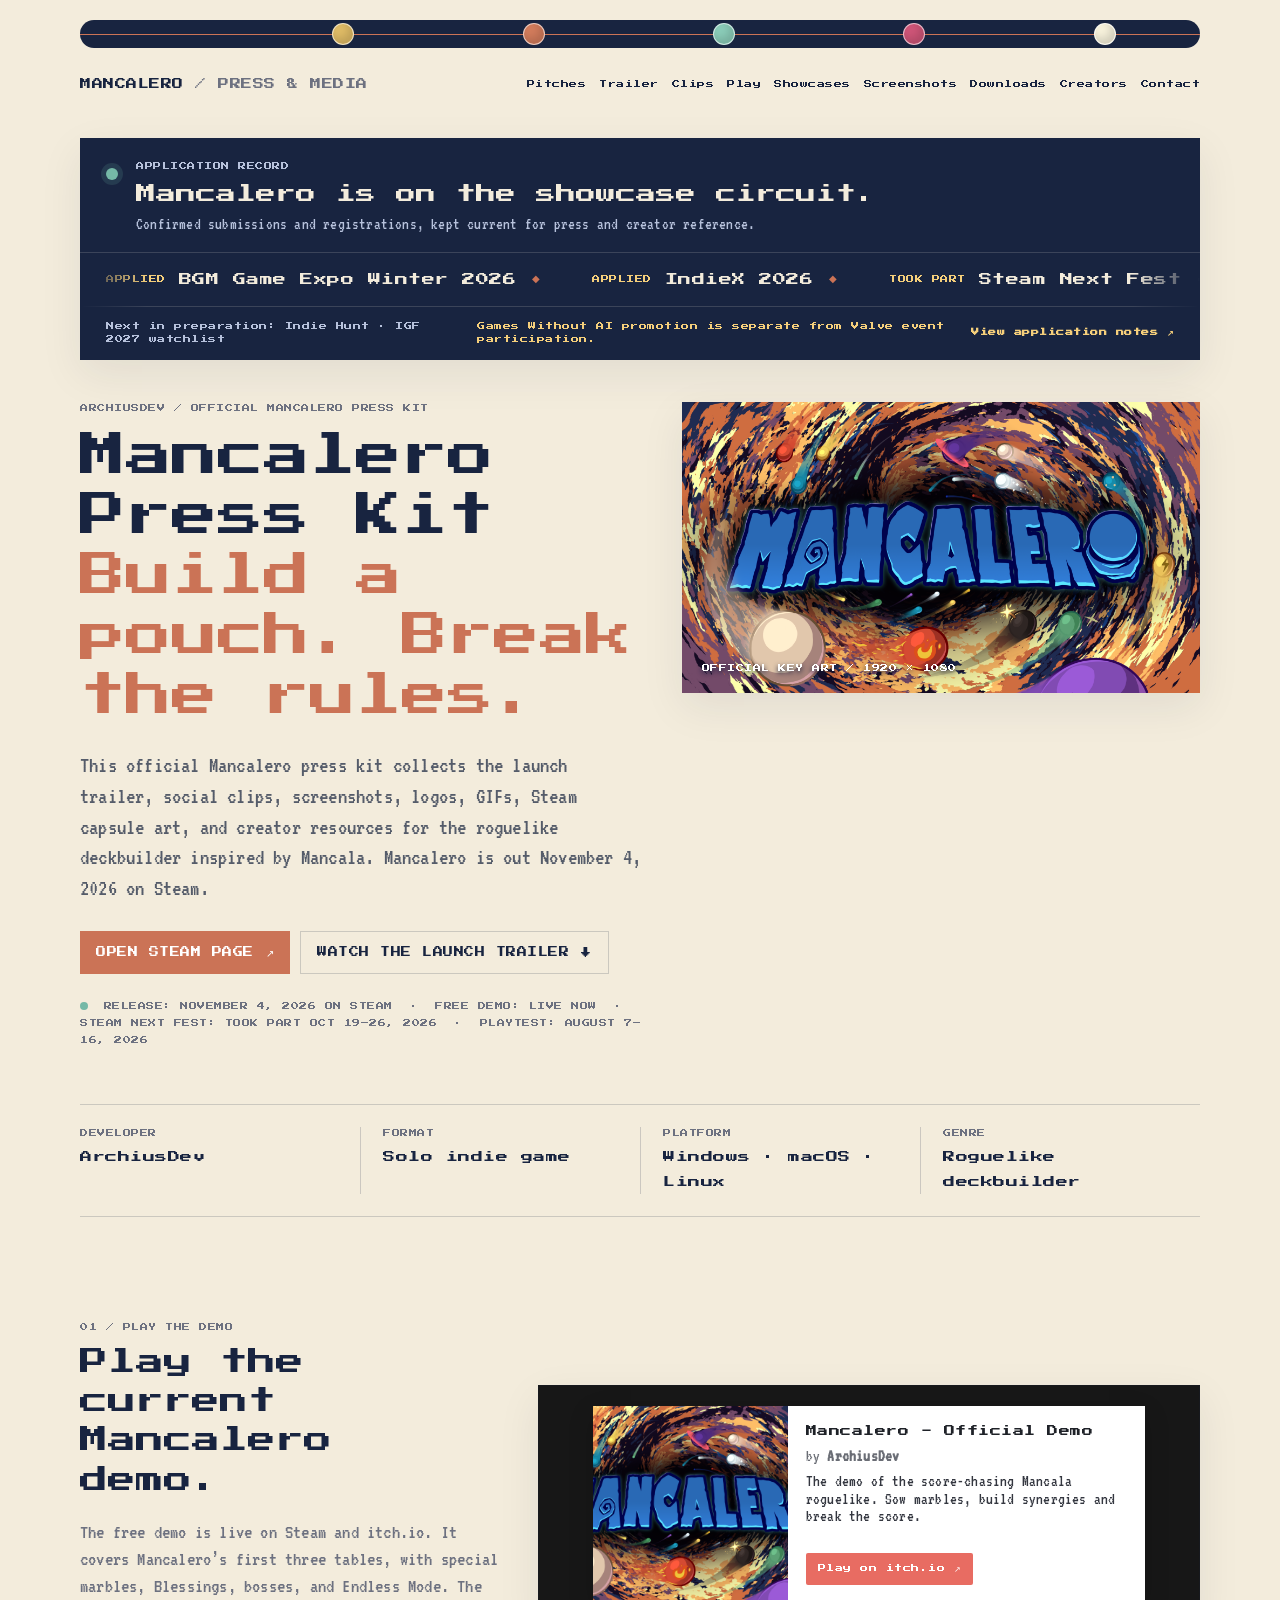
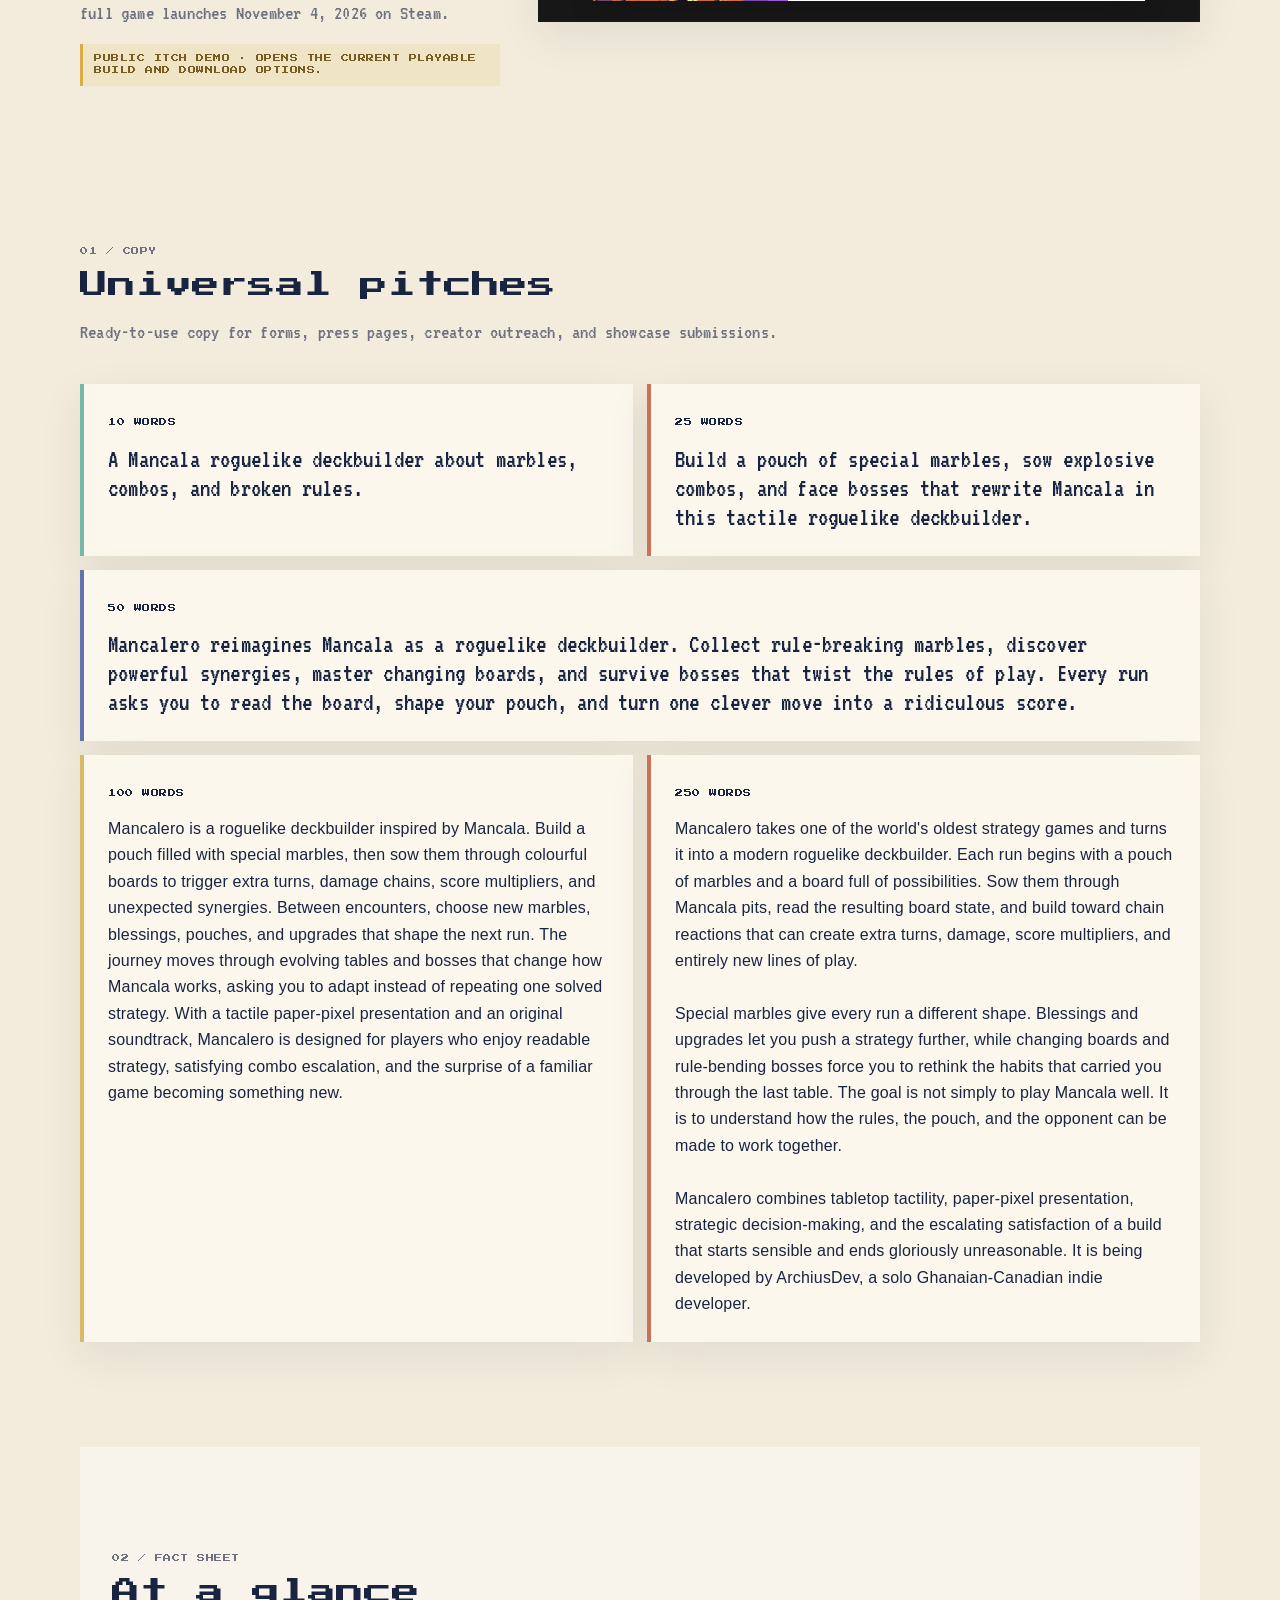
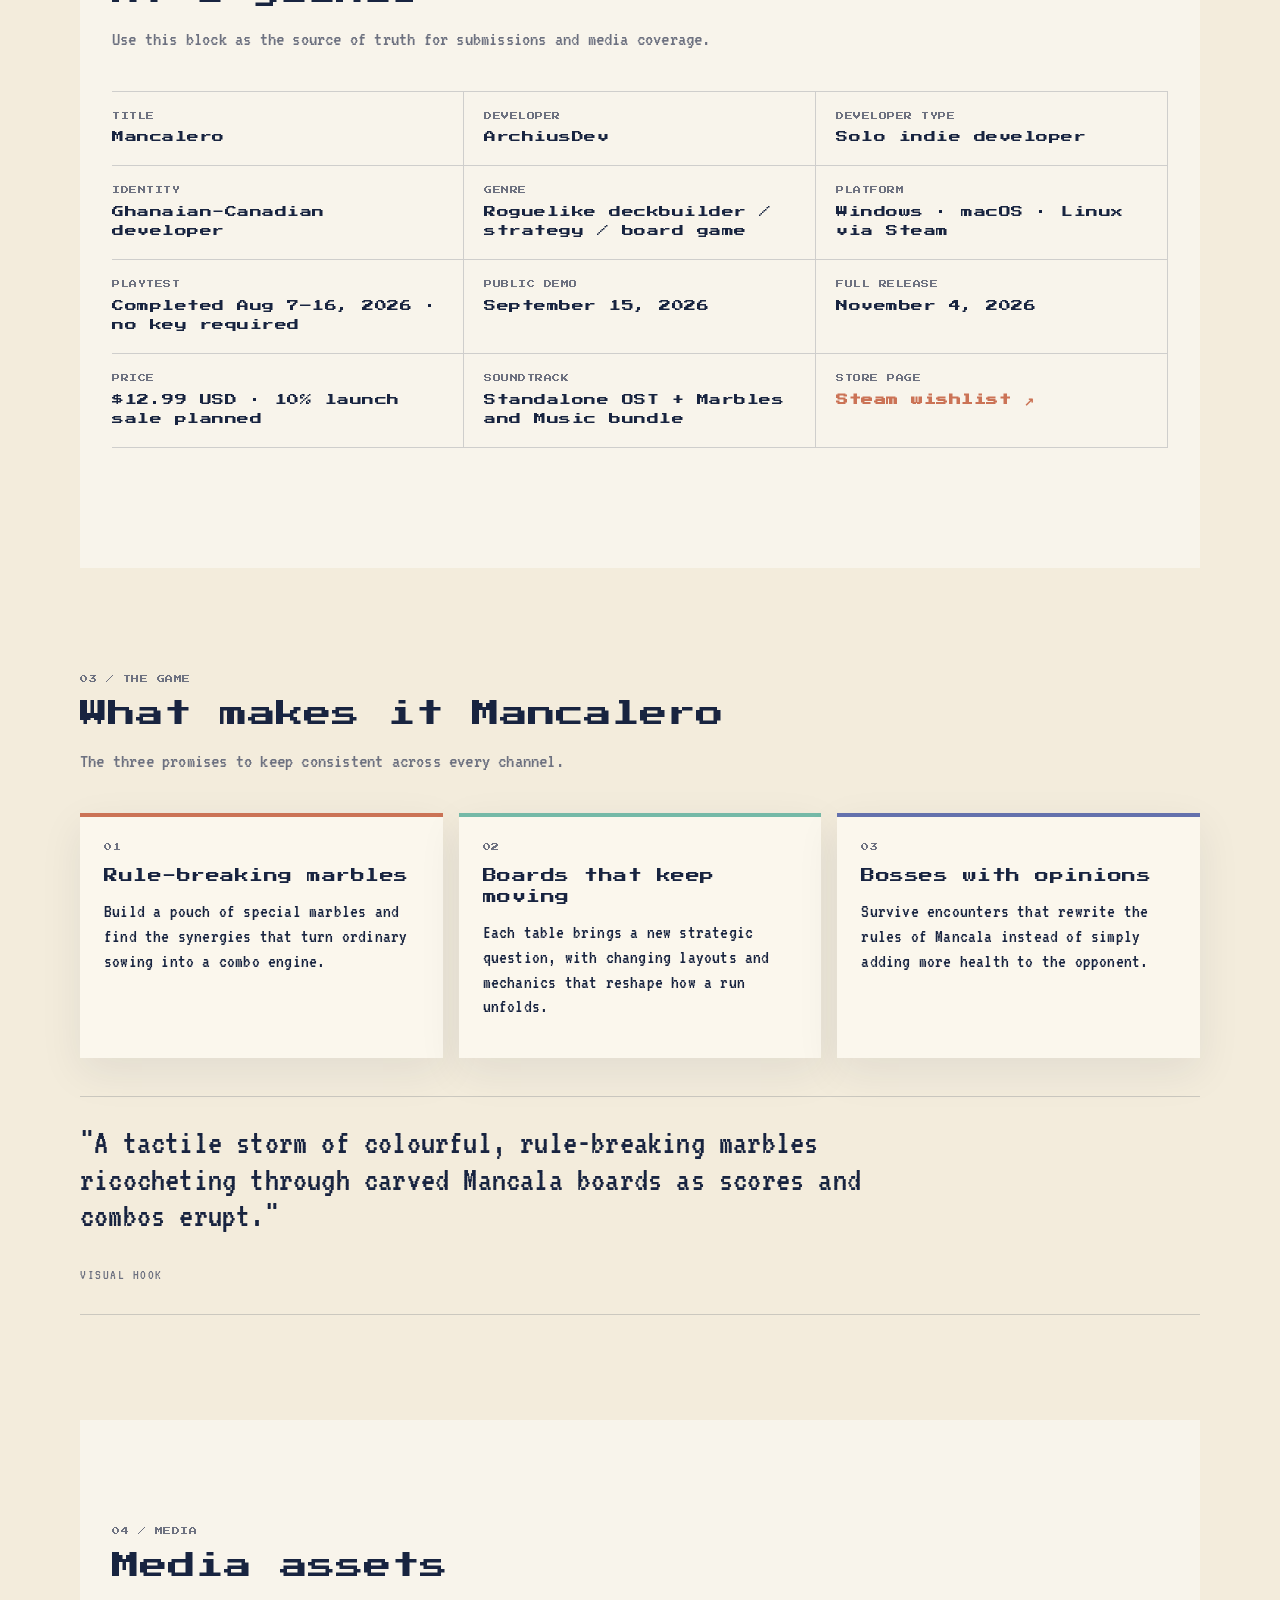
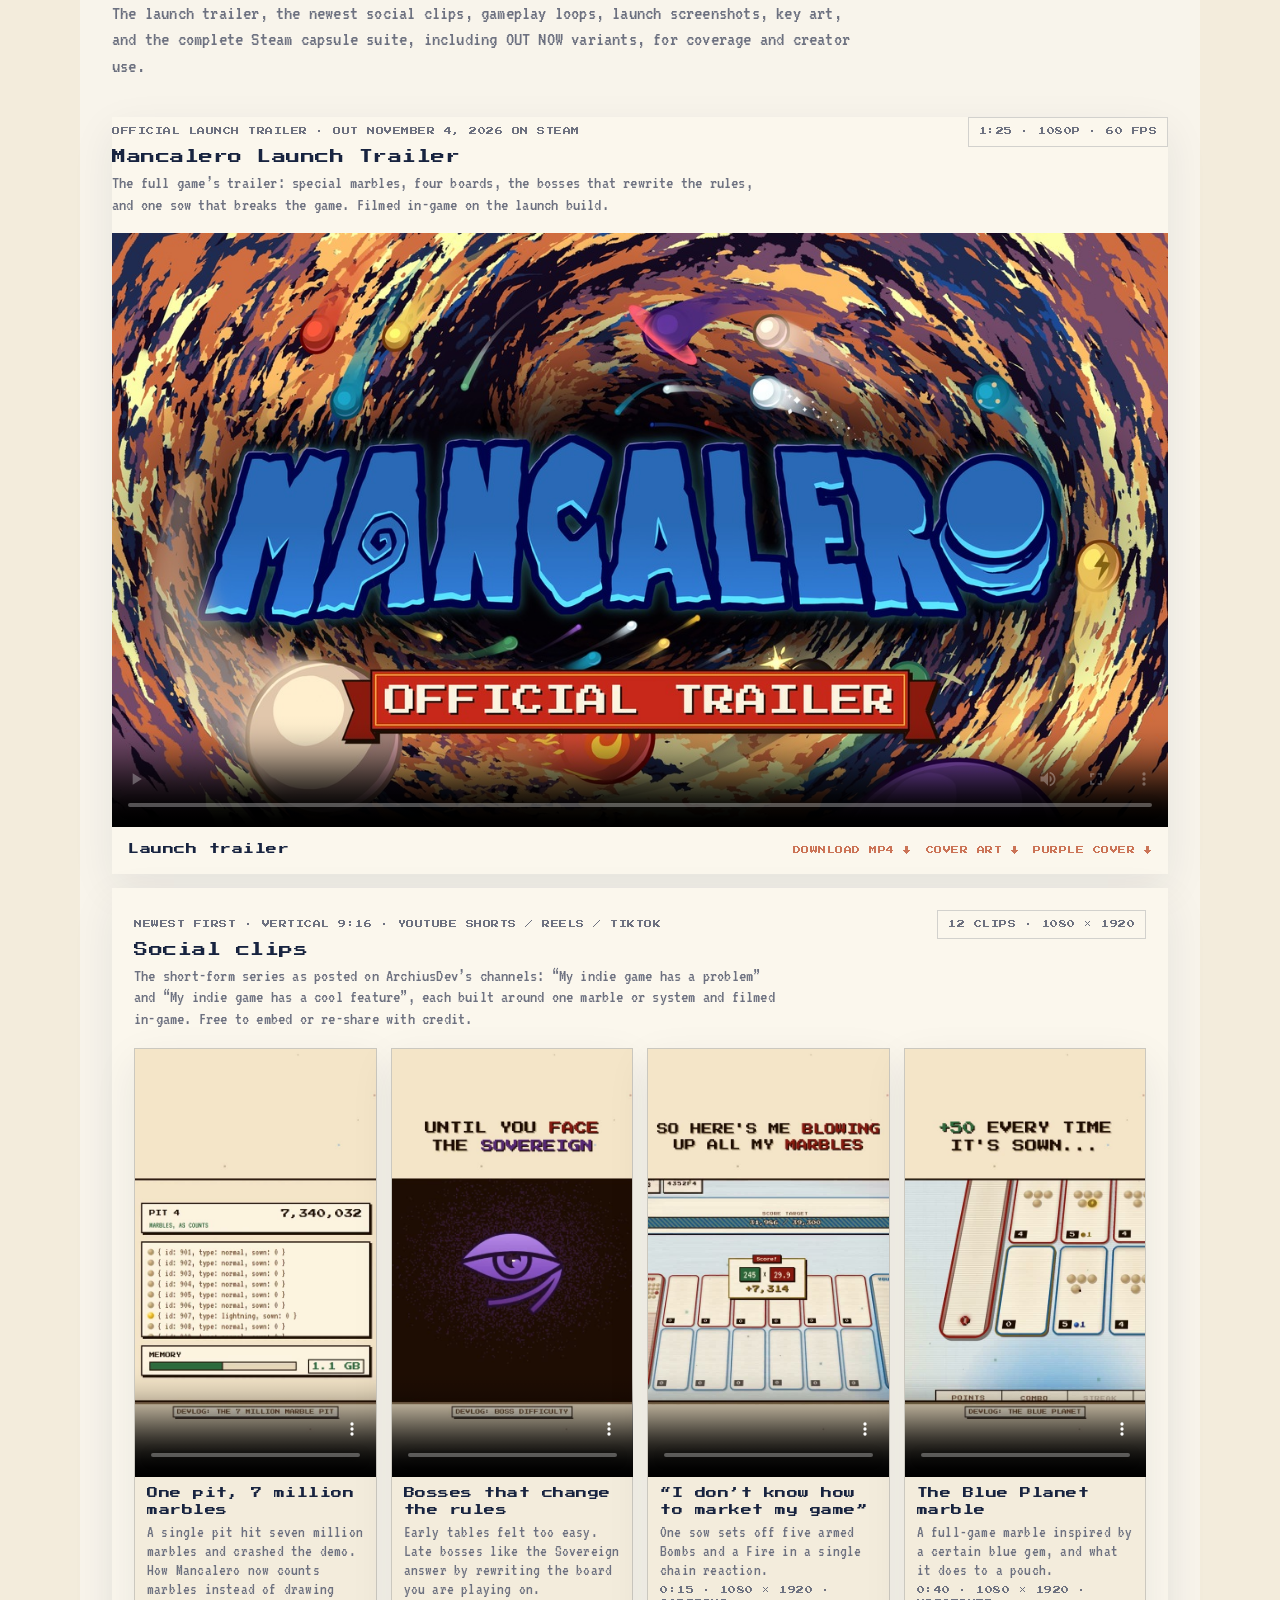
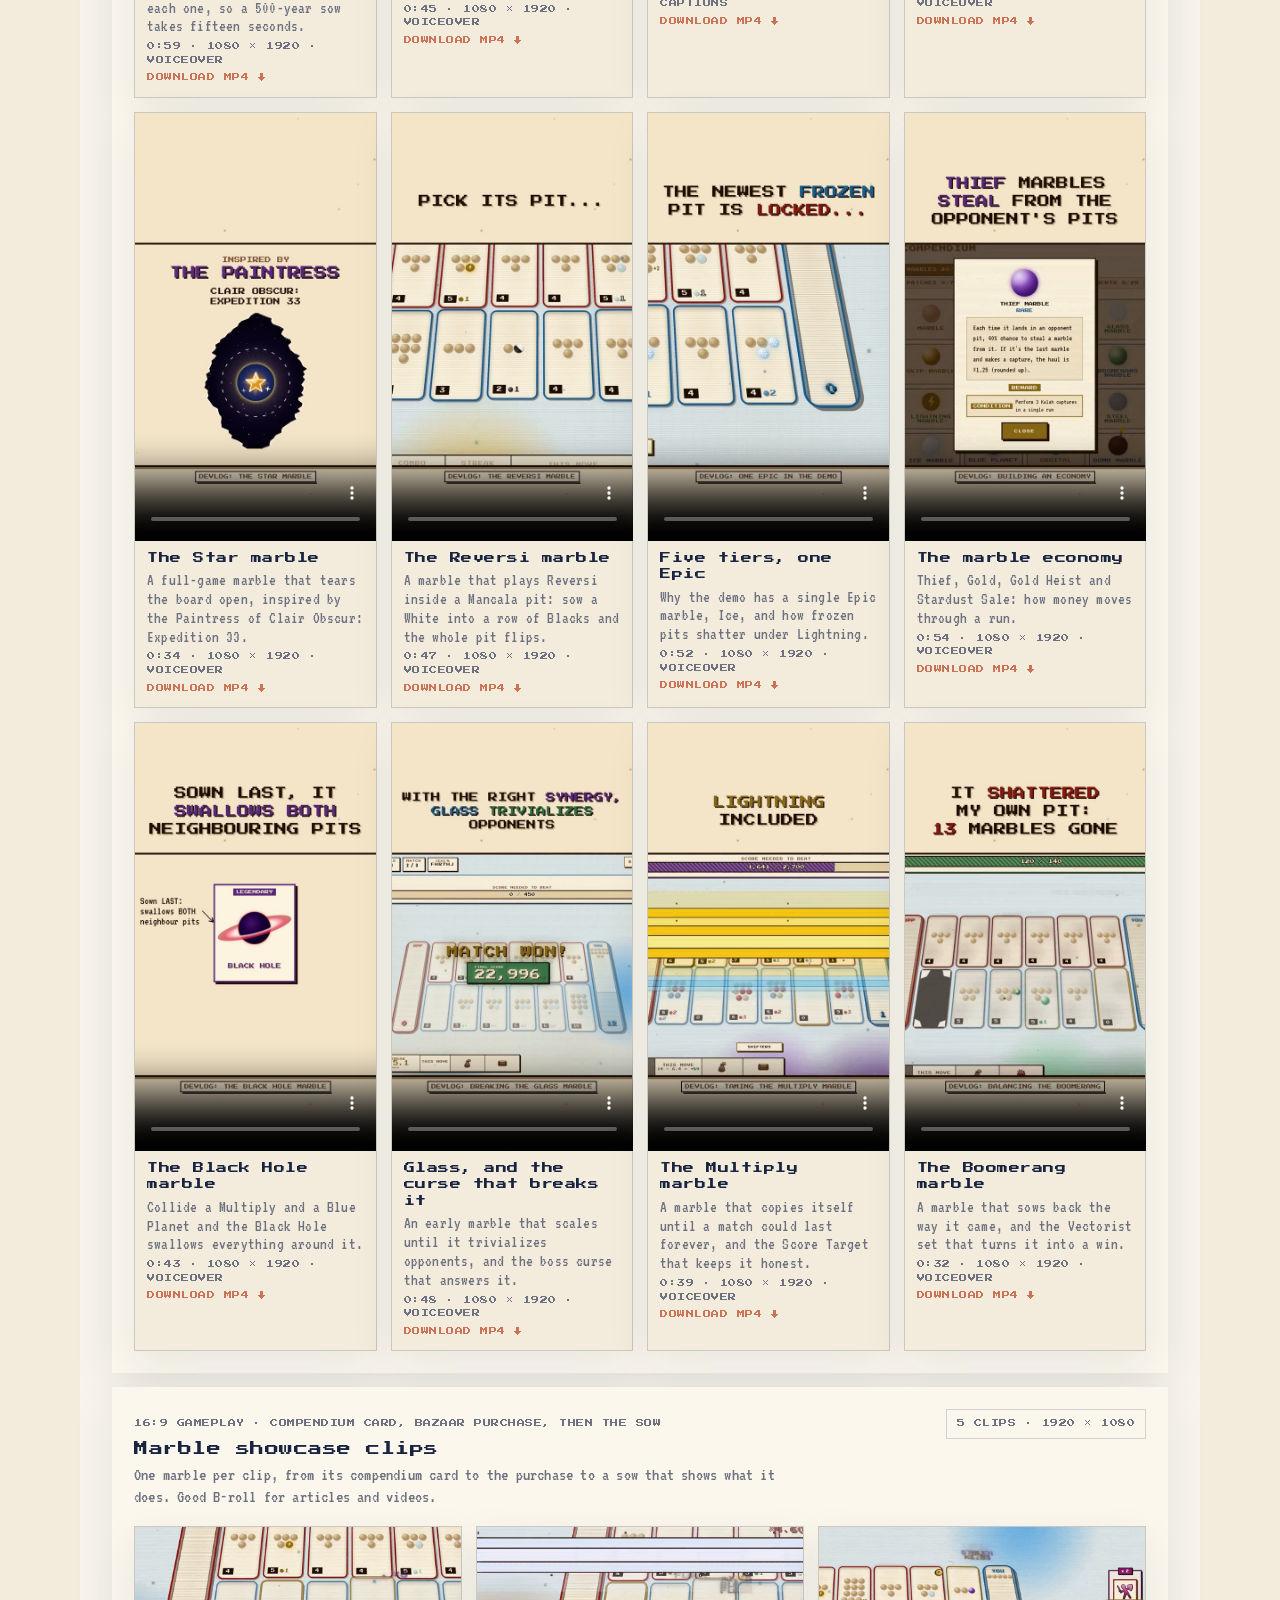
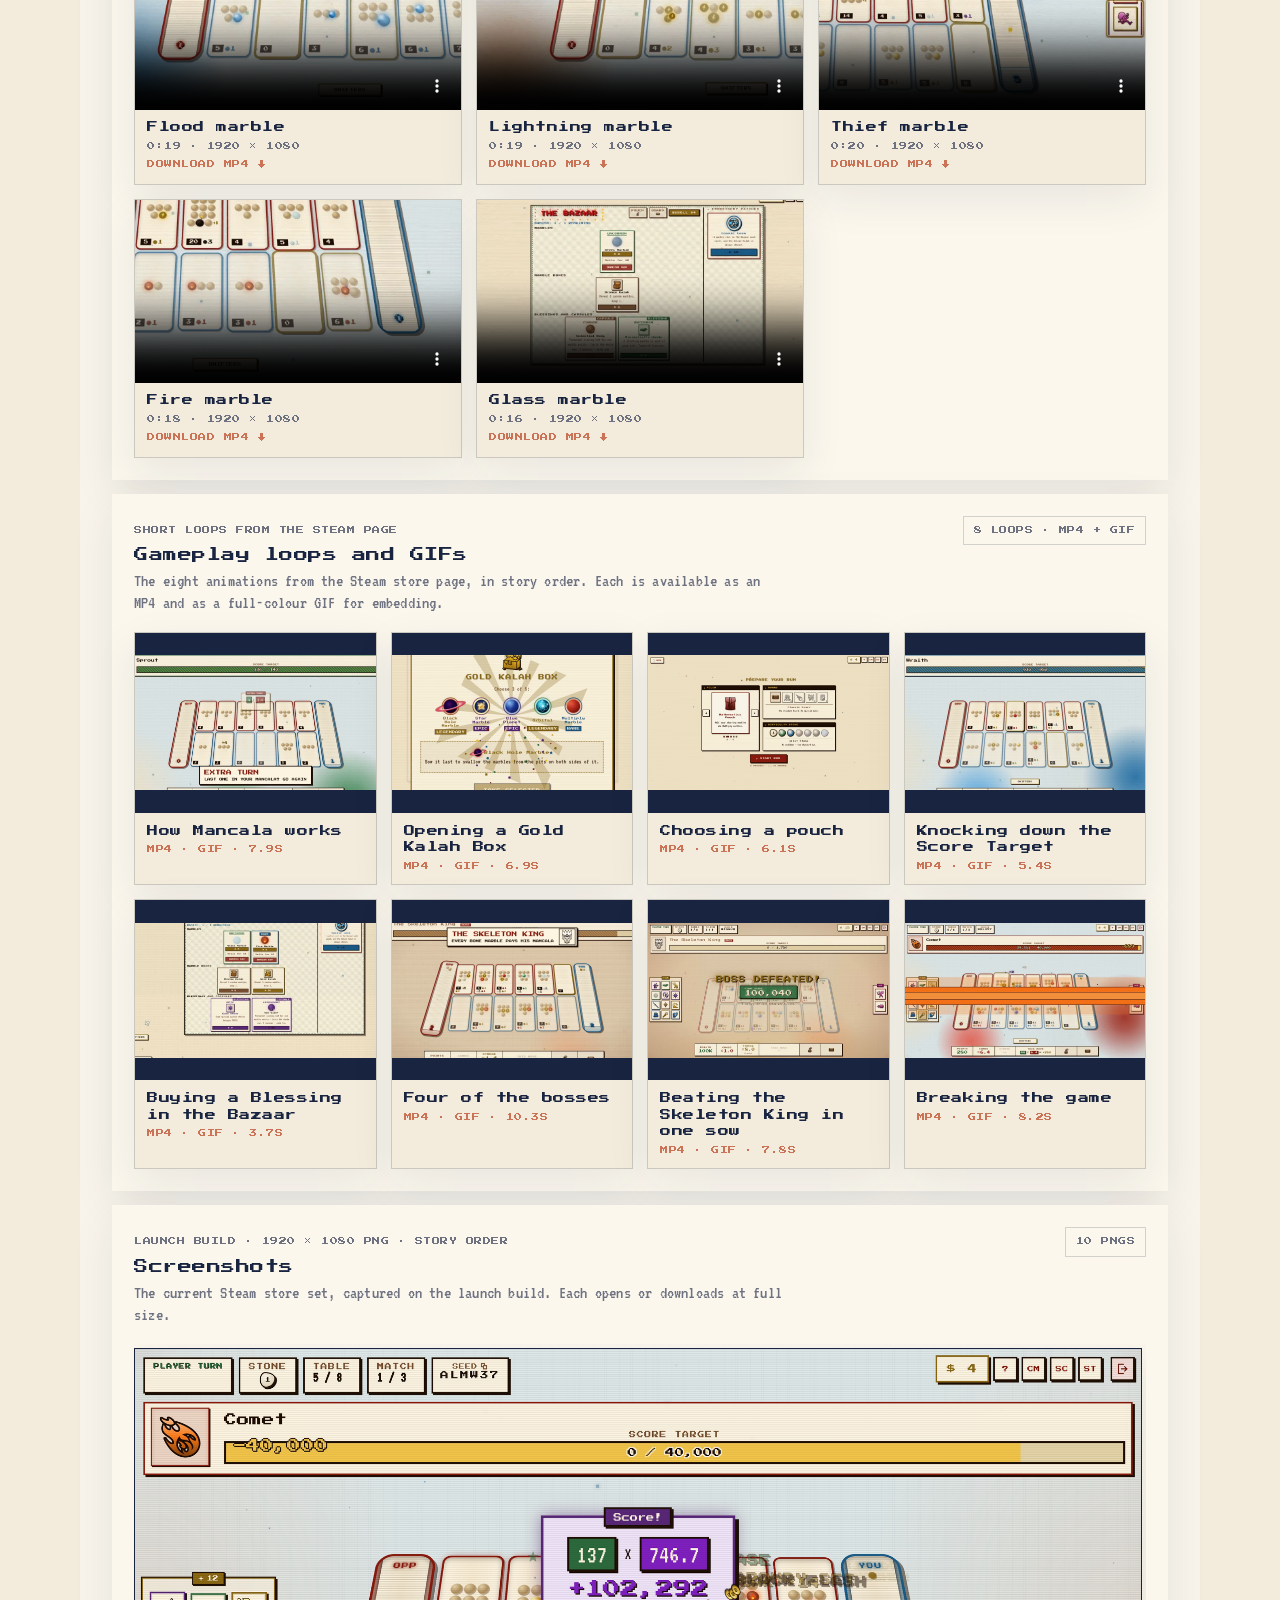
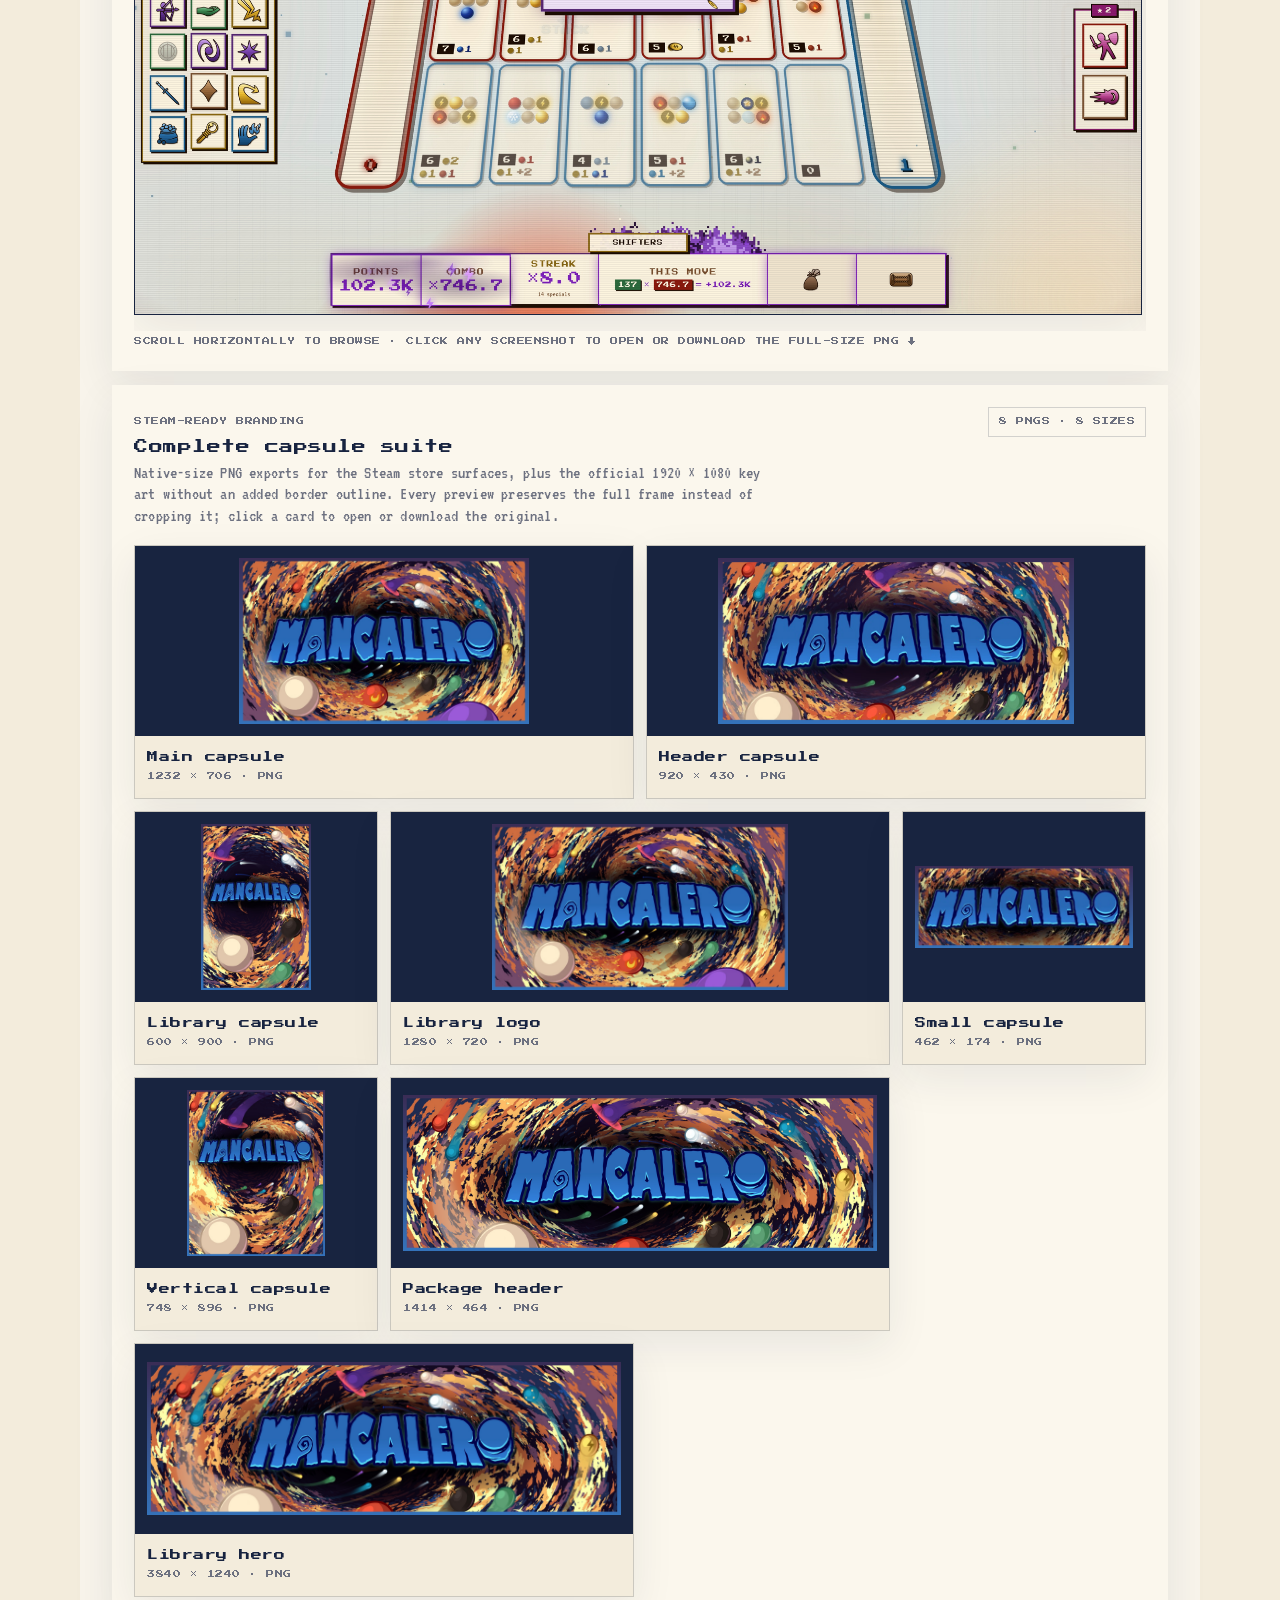
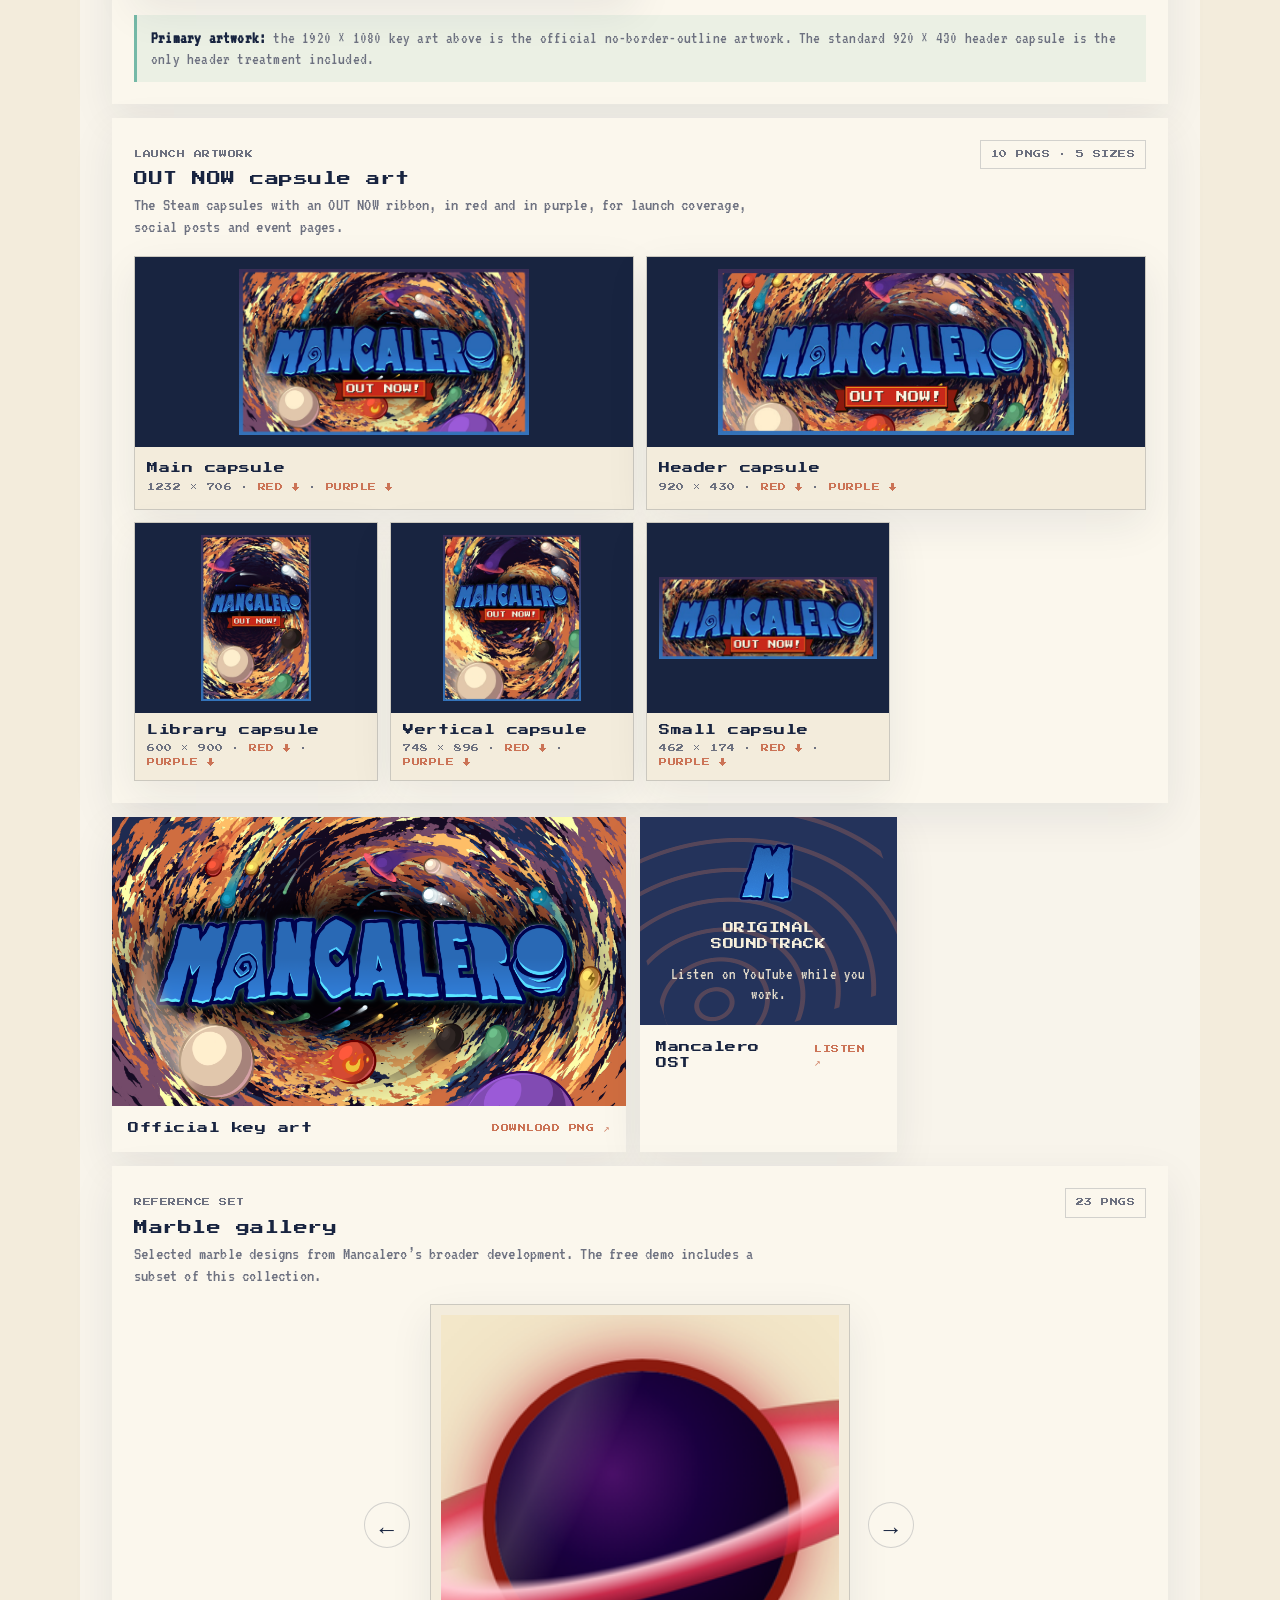
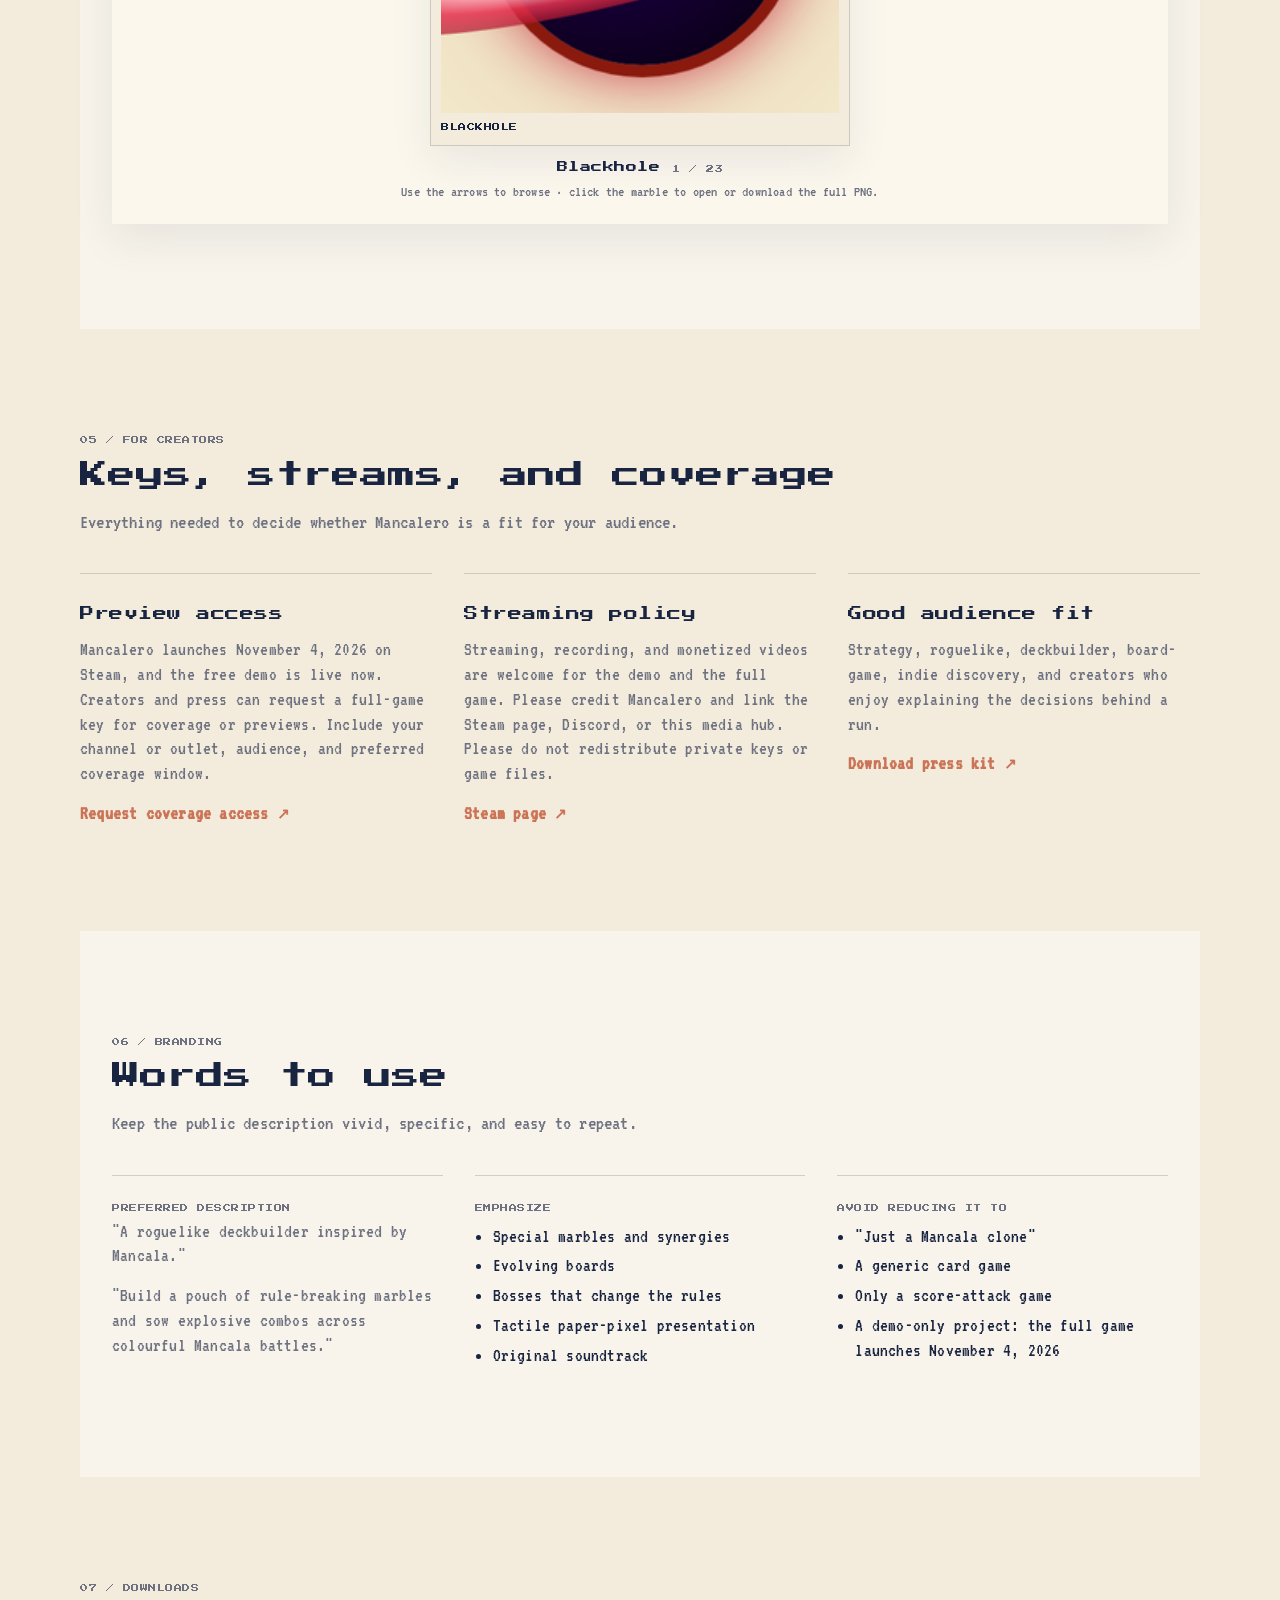
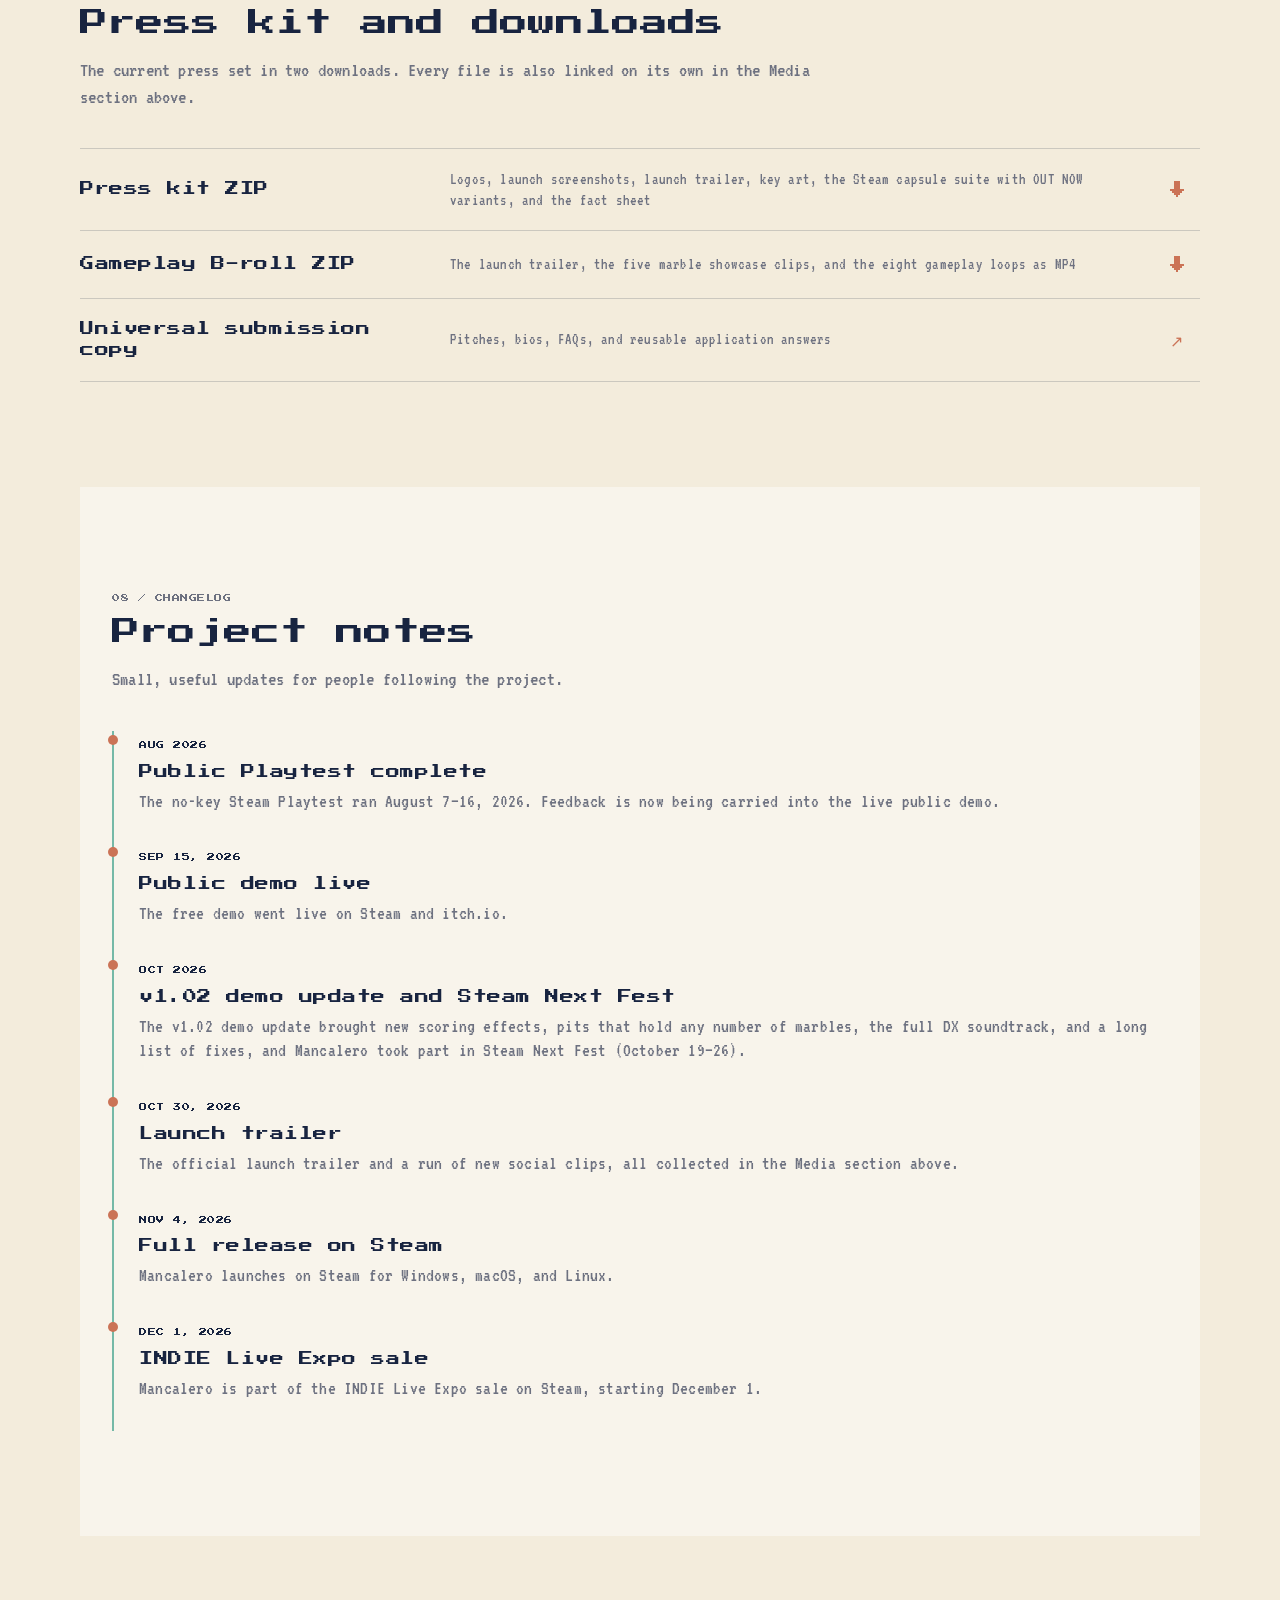
==== commit 7df1c14d: "INDIE Live Expo: in the Steam sale from December 1, not selected for INDIE Waves The application is " ====
--- a/index.html
+++ b/index.html
@@ -175,7 +175,6 @@
   <link rel="preload" href="assets/fonts/press-start-2p.woff2" as="font" type="font/woff2" crossorigin>
   <link rel="preload" href="assets/fonts/vt323.woff2" as="font" type="font/woff2" crossorigin>
   <link rel="stylesheet" href="styles.css?v=pixel-20261102">
-  <link rel="stylesheet" href="submission.css?v=vertical-shorts-20260925">
 </head>
 <body>
   <div class="marble-rail" aria-hidden="true"><span></span><i></i><i></i><i></i><i></i><i></i></div>
@@ -187,7 +186,6 @@
       <a href="#social">Clips</a>
       <a href="#play">Play</a>
       <a href="#showcase-record">Showcases</a>
-      <a href="#indie-live">INDIE Live</a>
       <a href="#screenshots">Screenshots</a>
       <a href="#downloads">Downloads</a>
       <a href="#creators">Creators</a>
@@ -201,21 +199,21 @@
         <span class="showcase-live-dot" aria-hidden="true"></span>
         <div><p class="section-index">APPLICATION RECORD</p><h2 id="showcase-record-title">Mancalero is on the showcase circuit.</h2><p>Confirmed submissions and registrations, kept current for press and creator reference.</p></div>
       </div>
-      <p class="sr-only">Confirmed: BGM Game Expo Winter 2026 — applied. IndieX 2026 — applied. Steam Next Fest October 2026 — took part. Best Indie Games — applied. INDIE Live Expo 2026.12.1 — applied. Support the Indies by Helix and DFF — applied. Game*Spark — applied through the official IID release-submission form. Games Without AI promotional sharing was confirmed through DevLand Marketing, but Mancalero is not part of the official Steam event with Valve because of the AI-use detection caveat. Indie Hunt and other opportunities are being prepared but are not yet submitted.</p>
+      <p class="sr-only">Confirmed: BGM Game Expo Winter 2026 — applied. IndieX 2026 — applied. Steam Next Fest October 2026 — took part. Best Indie Games — applied. INDIE Live Expo — not selected for the INDIE Waves showcase; Mancalero is in the INDIE Live Expo sale on Steam from December 1, 2026. Support the Indies by Helix and DFF — applied. Game*Spark — applied through the official IID release-submission form. Games Without AI promotional sharing was confirmed through DevLand Marketing, but Mancalero is not part of the official Steam event with Valve because of the AI-use detection caveat. Indie Hunt and other opportunities are being prepared but are not yet submitted.</p>
       <div class="showcase-marquee" aria-hidden="true">
         <div class="showcase-track">
           <div class="showcase-item"><span class="showcase-status">APPLIED</span><strong>BGM Game Expo Winter 2026</strong><span class="showcase-separator">◆</span></div>
           <div class="showcase-item"><span class="showcase-status">APPLIED</span><strong>IndieX 2026</strong><span class="showcase-separator">◆</span></div>
           <div class="showcase-item"><span class="showcase-status">TOOK PART</span><strong>Steam Next Fest · October 2026</strong><span class="showcase-separator">◆</span></div>
           <div class="showcase-item"><span class="showcase-status">APPLIED</span><strong>Best Indie Games</strong><span class="showcase-separator">◆</span></div>
-          <div class="showcase-item"><span class="showcase-status">APPLIED</span><strong>INDIE Live Expo · 2026.12.1</strong><span class="showcase-separator">◆</span></div>
+          <div class="showcase-item"><span class="showcase-status">STEAM SALE</span><strong>INDIE Live Expo · from Dec 1</strong><span class="showcase-separator">◆</span></div>
           <div class="showcase-item"><span class="showcase-status">APPLIED</span><strong>Support the Indies · Helix / DFF</strong><span class="showcase-separator">◆</span></div>
           <div class="showcase-item"><span class="showcase-status">PROMOTIONAL ONLY</span><strong>Games Without AI · DevLand</strong><span class="showcase-separator">◆</span></div>
           <div class="showcase-item"><span class="showcase-status">APPLIED</span><strong>BGM Game Expo Winter 2026</strong><span class="showcase-separator">◆</span></div>
           <div class="showcase-item"><span class="showcase-status">APPLIED</span><strong>IndieX 2026</strong><span class="showcase-separator">◆</span></div>
           <div class="showcase-item"><span class="showcase-status">TOOK PART</span><strong>Steam Next Fest · October 2026</strong><span class="showcase-separator">◆</span></div>
           <div class="showcase-item"><span class="showcase-status">APPLIED</span><strong>Best Indie Games</strong><span class="showcase-separator">◆</span></div>
-          <div class="showcase-item"><span class="showcase-status">APPLIED</span><strong>INDIE Live Expo · 2026.12.1</strong><span class="showcase-separator">◆</span></div>
+          <div class="showcase-item"><span class="showcase-status">STEAM SALE</span><strong>INDIE Live Expo · from Dec 1</strong><span class="showcase-separator">◆</span></div>
           <div class="showcase-item"><span class="showcase-status">APPLIED</span><strong>Support the Indies · Helix / DFF</strong><span class="showcase-separator">◆</span></div>
           <div class="showcase-item"><span class="showcase-status">PROMOTIONAL ONLY</span><strong>Games Without AI · DevLand</strong><span class="showcase-separator">◆</span></div>
         </div>
@@ -422,37 +420,28 @@
       </div>
     </section>
 
-    <section class="section section-tinted shell submission-section" id="indie-live">
-      <div class="section-heading"><p class="section-index">05 / SUBMISSION PACKAGE</p><h2>INDIE Live Expo, ready to download.</h2><p>A public mirror of the exact media set prepared for INDIE Live Expo 2026.12.1. Use the matching download for each form field without needing Drive access.</p></div>
-      <div class="submission-callout"><div><span class="label">INDIE LIVE EXPO 2026.12.1</span><strong>Submitted · awaiting selection</strong><p>Applied September 3, 2026 · event December 1, 2026 JST · public media mirror supplied.</p></div><a class="button button-primary" href="https://indie.live-expo.games/en/entry/">Open official entry ↗</a></div>
-      <div class="submission-grid">
-        <article class="submission-card submission-card-square"><div class="submission-preview"><img src="assets/submissions/indie-live-expo-2026/main.jpg" alt="Square preview artwork for Mancalero"></div><div class="submission-card-body"><div><span class="label">Preview screenshot · 1:1</span><h3>Square profile image</h3><p>800 × 800 · JPG · 121 KB · no text/UI/logo overlay</p></div><a class="submission-link" href="assets/submissions/indie-live-expo-2026/main.jpg" download>Download ↧</a></div></article>
-      </div>
-      <div class="submission-notes"><div><span class="label">For the form</span><h3>Use the current store reference above.</h3><p>The square profile image remains available here for <em>Preview Screenshot</em>. For high-resolution gameplay stills, use the current Steam screenshot gallery in the Media section.</p></div><div><span class="label">Specs checked</span><ul><li>The square image is 1:1 and under 250 KB.</li><li>The Steam gallery uses the live store screenshot set.</li><li>All visible media here is static for reliable press-kit browsing.</li></ul></div></div>
-    </section>
-
     <section class="section shell" id="creators">
-      <div class="section-heading"><p class="section-index">06 / FOR CREATORS</p><h2>Keys, streams, and coverage</h2><p>Everything needed to decide whether Mancalero is a fit for your audience.</p></div>
+      <div class="section-heading"><p class="section-index">05 / FOR CREATORS</p><h2>Keys, streams, and coverage</h2><p>Everything needed to decide whether Mancalero is a fit for your audience.</p></div>
       <div class="creator-grid"><div><h3>Preview access</h3><p>Mancalero launches November 4, 2026 on Steam, and the free demo is live now. Creators and press can request a full-game key for coverage or previews. Include your channel or outlet, audience, and preferred coverage window.</p><a class="text-link" href="mailto:needle-blares.0m@icloud.com?subject=Mancalero%20coverage%20access">Request coverage access ↗</a></div><div><h3>Streaming policy</h3><p>Streaming, recording, and monetized videos are welcome for the demo and the full game. Please credit Mancalero and link the Steam page, Discord, or this media hub. Please do not redistribute private keys or game files.</p><a class="text-link" href="https://store.steampowered.com/app/4811700/Mancalero/?utm_source=press_kit&amp;utm_medium=owned_web&amp;utm_campaign=demo_launch_sep_2026&amp;utm_content=steam_cta">Steam page ↗</a></div><div><h3>Good audience fit</h3><p>Strategy, roguelike, deckbuilder, board-game, indie discovery, and creators who enjoy explaining the decisions behind a run.</p><a class="text-link" href="assets/press-kit/mancalero-press-kit.zip">Download press kit ↗</a></div></div>
     </section>
 
     <section class="section section-tinted shell" id="branding">
-      <div class="section-heading"><p class="section-index">07 / BRANDING</p><h2>Words to use</h2><p>Keep the public description vivid, specific, and easy to repeat.</p></div>
+      <div class="section-heading"><p class="section-index">06 / BRANDING</p><h2>Words to use</h2><p>Keep the public description vivid, specific, and easy to repeat.</p></div>
       <div class="brand-grid"><div><span class="label">Preferred description</span><p>"A roguelike deckbuilder inspired by Mancala."</p><p>"Build a pouch of rule-breaking marbles and sow explosive combos across colourful Mancala battles."</p></div><div><span class="label">Emphasize</span><ul><li>Special marbles and synergies</li><li>Evolving boards</li><li>Bosses that change the rules</li><li>Tactile paper-pixel presentation</li><li>Original soundtrack</li></ul></div><div><span class="label">Avoid reducing it to</span><ul><li>"Just a Mancala clone"</li><li>A generic card game</li><li>Only a score-attack game</li><li>A demo-only project: the full game launches November 4, 2026</li></ul></div></div>
     </section>
 
     <section class="section shell" id="downloads">
-      <div class="section-heading"><p class="section-index">08 / DOWNLOADS</p><h2>Press kit and downloads</h2><p>The current press set in two downloads. Every file is also linked on its own in the Media section above.</p></div>
+      <div class="section-heading"><p class="section-index">07 / DOWNLOADS</p><h2>Press kit and downloads</h2><p>The current press set in two downloads. Every file is also linked on its own in the Media section above.</p></div>
       <div class="download-list"><a href="assets/press-kit/mancalero-press-kit.zip" class="download-row"><span>Press kit ZIP</span><small>Logos, launch screenshots, launch trailer, key art, the Steam capsule suite with OUT NOW variants, and the fact sheet</small><b>↓</b></a><a href="assets/downloads/mancalero-broll.zip" class="download-row"><span>Gameplay B-roll ZIP</span><small>The launch trailer, the five marble showcase clips, and the eight gameplay loops as MP4</small><b>↓</b></a><a href="SUBMISSION_KIT.md" class="download-row"><span>Universal submission copy</span><small>Pitches, bios, FAQs, and reusable application answers</small><b>↗</b></a></div>
     </section>
 
     <section class="section section-tinted shell" id="changelog">
-      <div class="section-heading"><p class="section-index">09 / CHANGELOG</p><h2>Project notes</h2><p>Small, useful updates for people following the project.</p></div>
-      <div class="timeline"><div><time>AUG 2026</time><h3>Public Playtest complete</h3><p>The no-key Steam Playtest ran August 7–16, 2026. Feedback is now being carried into the live public demo.</p></div><div><time>SEP 15, 2026</time><h3>Public demo live</h3><p>The free demo went live on Steam and itch.io.</p></div><div><time>OCT 2026</time><h3>v1.02 demo update and Steam Next Fest</h3><p>The v1.02 demo update brought new scoring effects, pits that hold any number of marbles, the full DX soundtrack, and a long list of fixes, and Mancalero took part in Steam Next Fest (October 19–26).</p></div><div><time>OCT 30, 2026</time><h3>Launch trailer</h3><p>The official launch trailer and a run of new social clips, all collected in the Media section above.</p></div><div><time>NOV 4, 2026</time><h3>Full release on Steam</h3><p>Mancalero launches on Steam for Windows, macOS, and Linux.</p></div></div>
+      <div class="section-heading"><p class="section-index">08 / CHANGELOG</p><h2>Project notes</h2><p>Small, useful updates for people following the project.</p></div>
+      <div class="timeline"><div><time>AUG 2026</time><h3>Public Playtest complete</h3><p>The no-key Steam Playtest ran August 7–16, 2026. Feedback is now being carried into the live public demo.</p></div><div><time>SEP 15, 2026</time><h3>Public demo live</h3><p>The free demo went live on Steam and itch.io.</p></div><div><time>OCT 2026</time><h3>v1.02 demo update and Steam Next Fest</h3><p>The v1.02 demo update brought new scoring effects, pits that hold any number of marbles, the full DX soundtrack, and a long list of fixes, and Mancalero took part in Steam Next Fest (October 19–26).</p></div><div><time>OCT 30, 2026</time><h3>Launch trailer</h3><p>The official launch trailer and a run of new social clips, all collected in the Media section above.</p></div><div><time>NOV 4, 2026</time><h3>Full release on Steam</h3><p>Mancalero launches on Steam for Windows, macOS, and Linux.</p></div><div><time>DEC 1, 2026</time><h3>INDIE Live Expo sale</h3><p>Mancalero is part of the INDIE Live Expo sale on Steam, starting December 1.</p></div></div>
     </section>
 
     <section class="section contact-section shell" id="contact">
-      <div class="section-heading"><p class="section-index">10 / CONTACT</p><h2>Follow the next marble</h2><p>ArchiusDev is building Mancalero in public and welcomes thoughtful coverage, showcase conversations, and creator connections.</p></div>
+      <div class="section-heading"><p class="section-index">09 / CONTACT</p><h2>Follow the next marble</h2><p>ArchiusDev is building Mancalero in public and welcomes thoughtful coverage, showcase conversations, and creator connections.</p></div>
       <div class="contact-grid"><div><div class="contact-identity"><img class="contact-mark" src="assets/logos/mancalero-m.png" alt="The ArchiusDev M" width="120" height="120"><div><span class="label">Public identity</span><strong>ArchiusDev</strong><small>Solo indie developer · maker of Mancalero</small></div></div><span class="label">Press contact</span><strong><a href="mailto:needle-blares.0m@icloud.com">needle-blares.0m@icloud.com</a></strong><small>For coverage, showcase, creator, and collaboration inquiries.</small></div><div class="contact-links"><a href="https://linktr.ee/archiusdev">Linktree ↗</a><a href="https://bsky.app/profile/archiusdev.bsky.social">Bluesky ↗</a><a href="https://x.com/ArchiusDev">X ↗</a><a href="https://www.instagram.com/archiusdev/">Instagram ↗</a><a href="https://www.youtube.com/@Archius">YouTube ↗</a><a href="https://www.tiktok.com/@archiusgamedev">TikTok ↗</a><a href="https://space.bilibili.com/3707052637554989">Bilibili ↗</a><a href="https://discord.gg/aWSUUYeFTD">Discord ↗</a><a href="https://archiusdev.itch.io/">Itch.io ↗</a><a href="https://store.steampowered.com/app/4811700/Mancalero/?utm_source=press_kit&amp;utm_medium=owned_web&amp;utm_campaign=launch_nov_2026&amp;utm_content=steam_cta">Steam ↗</a></div></div>
     </section>
   </main>
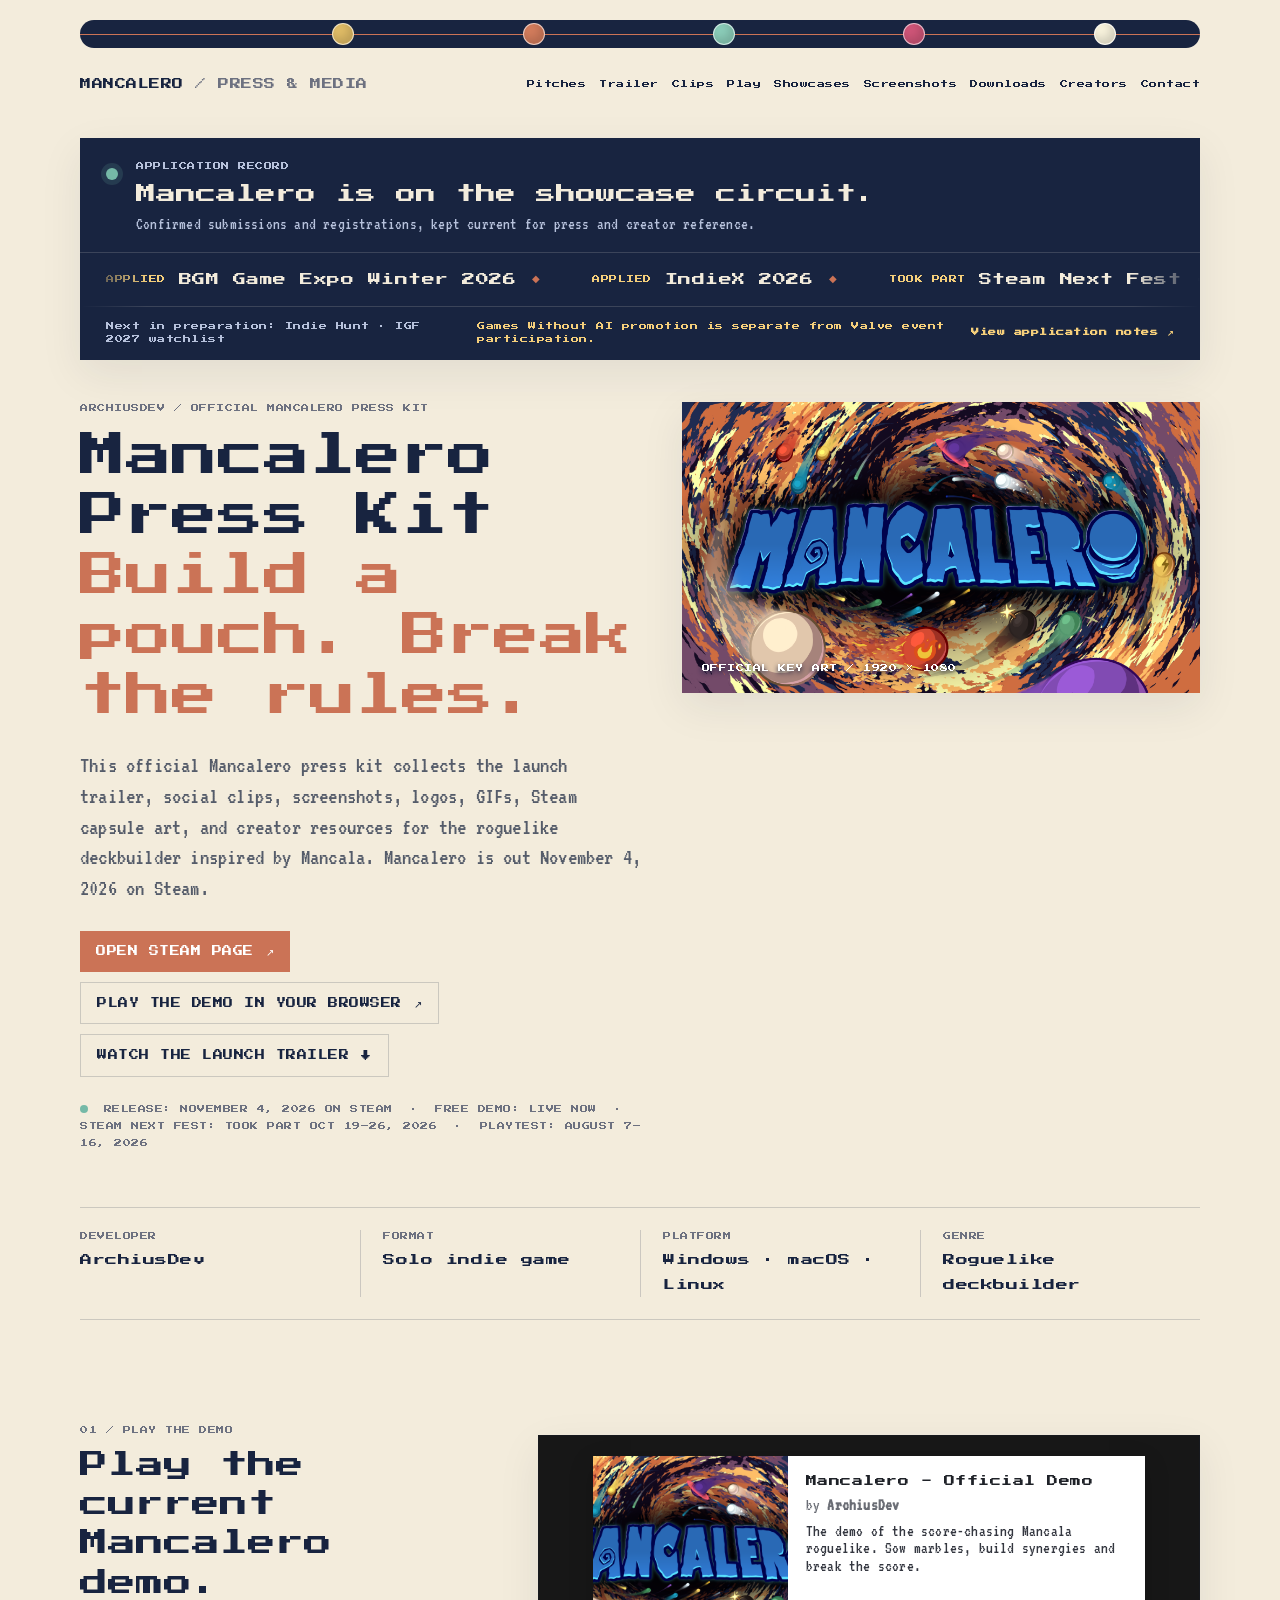
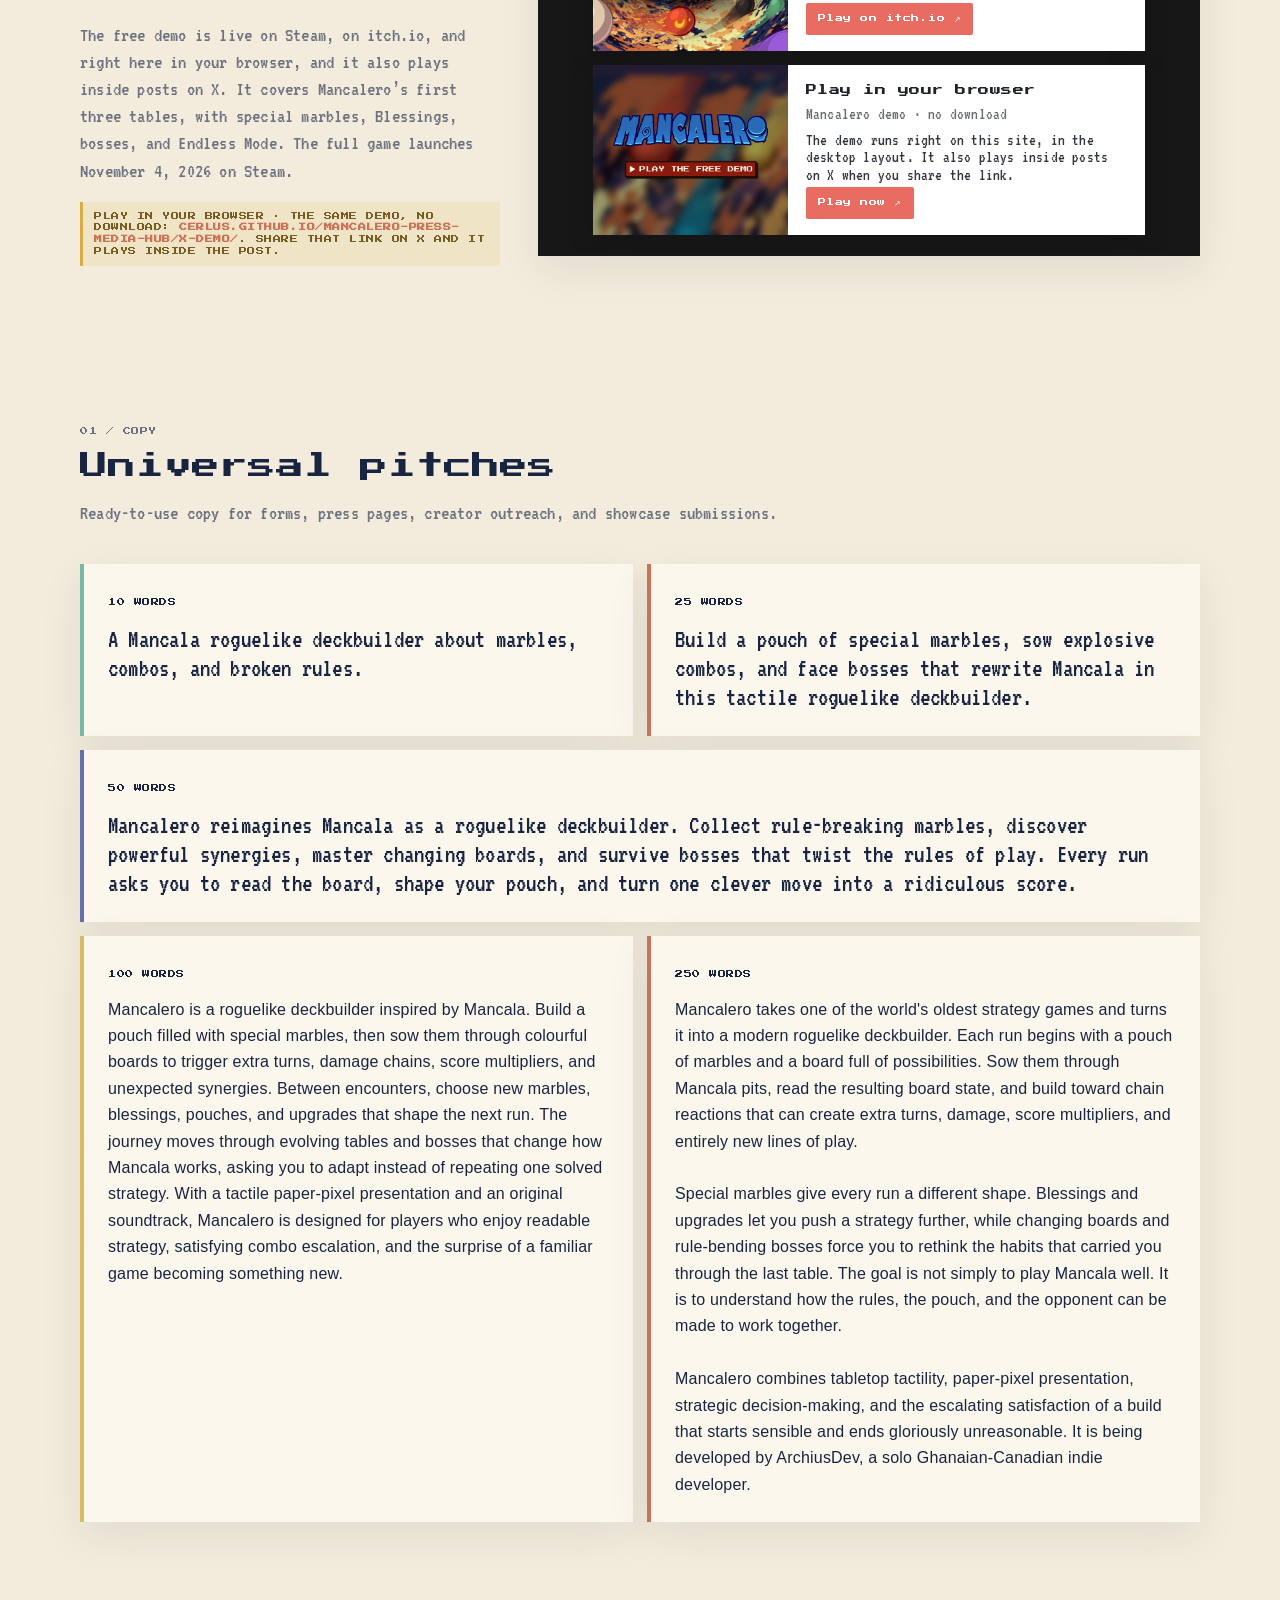
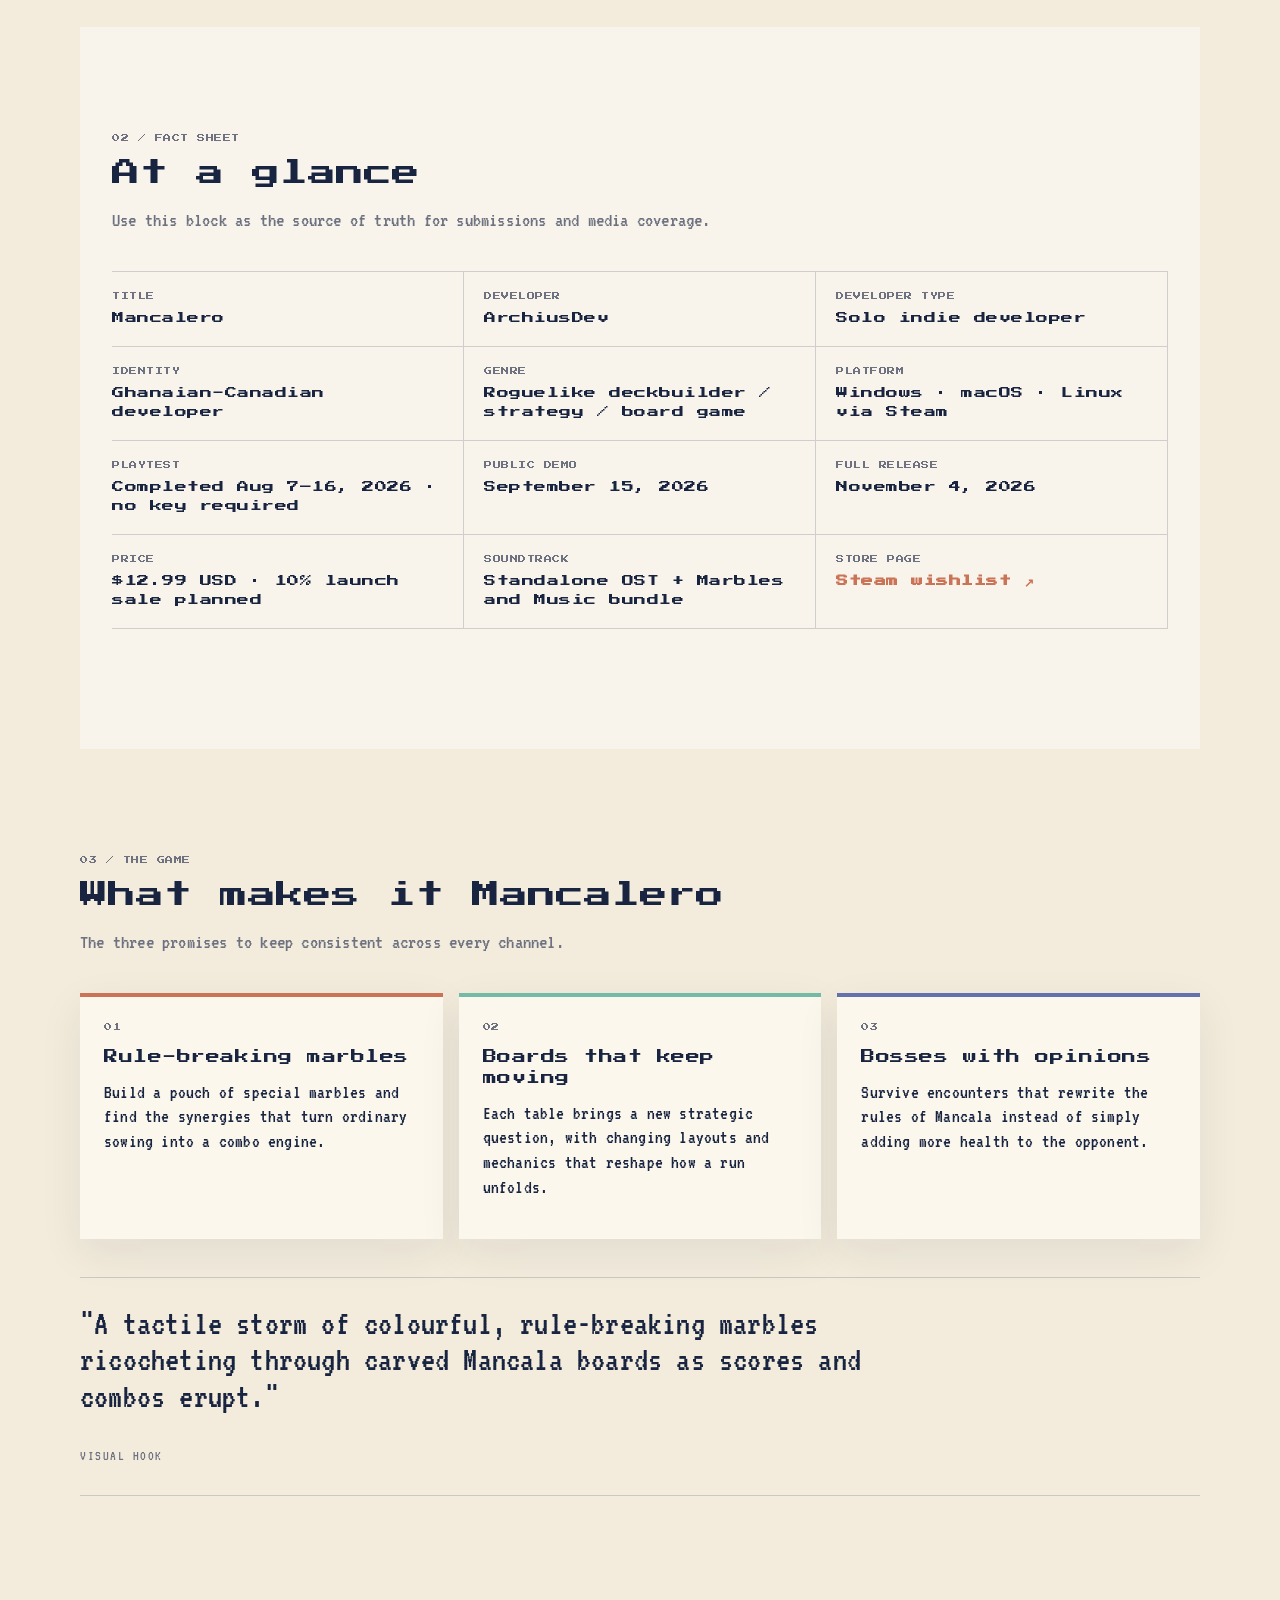
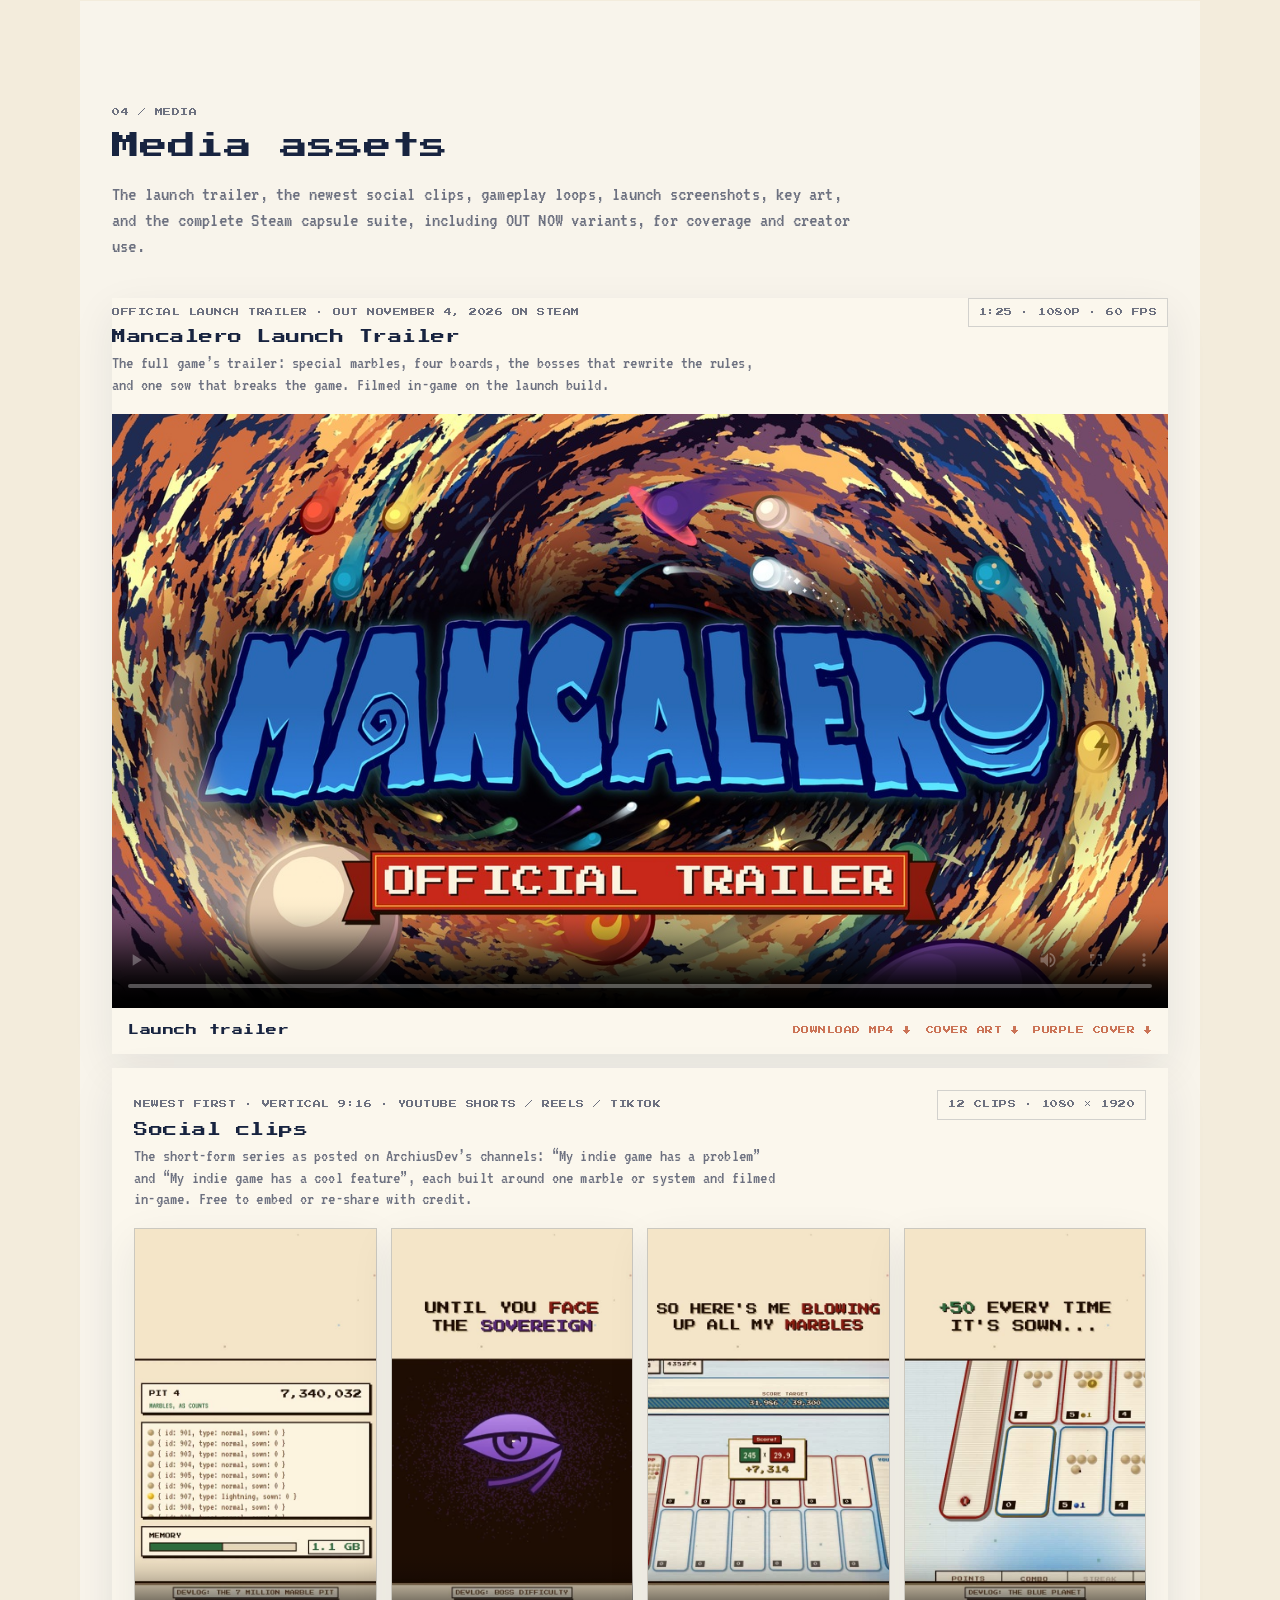
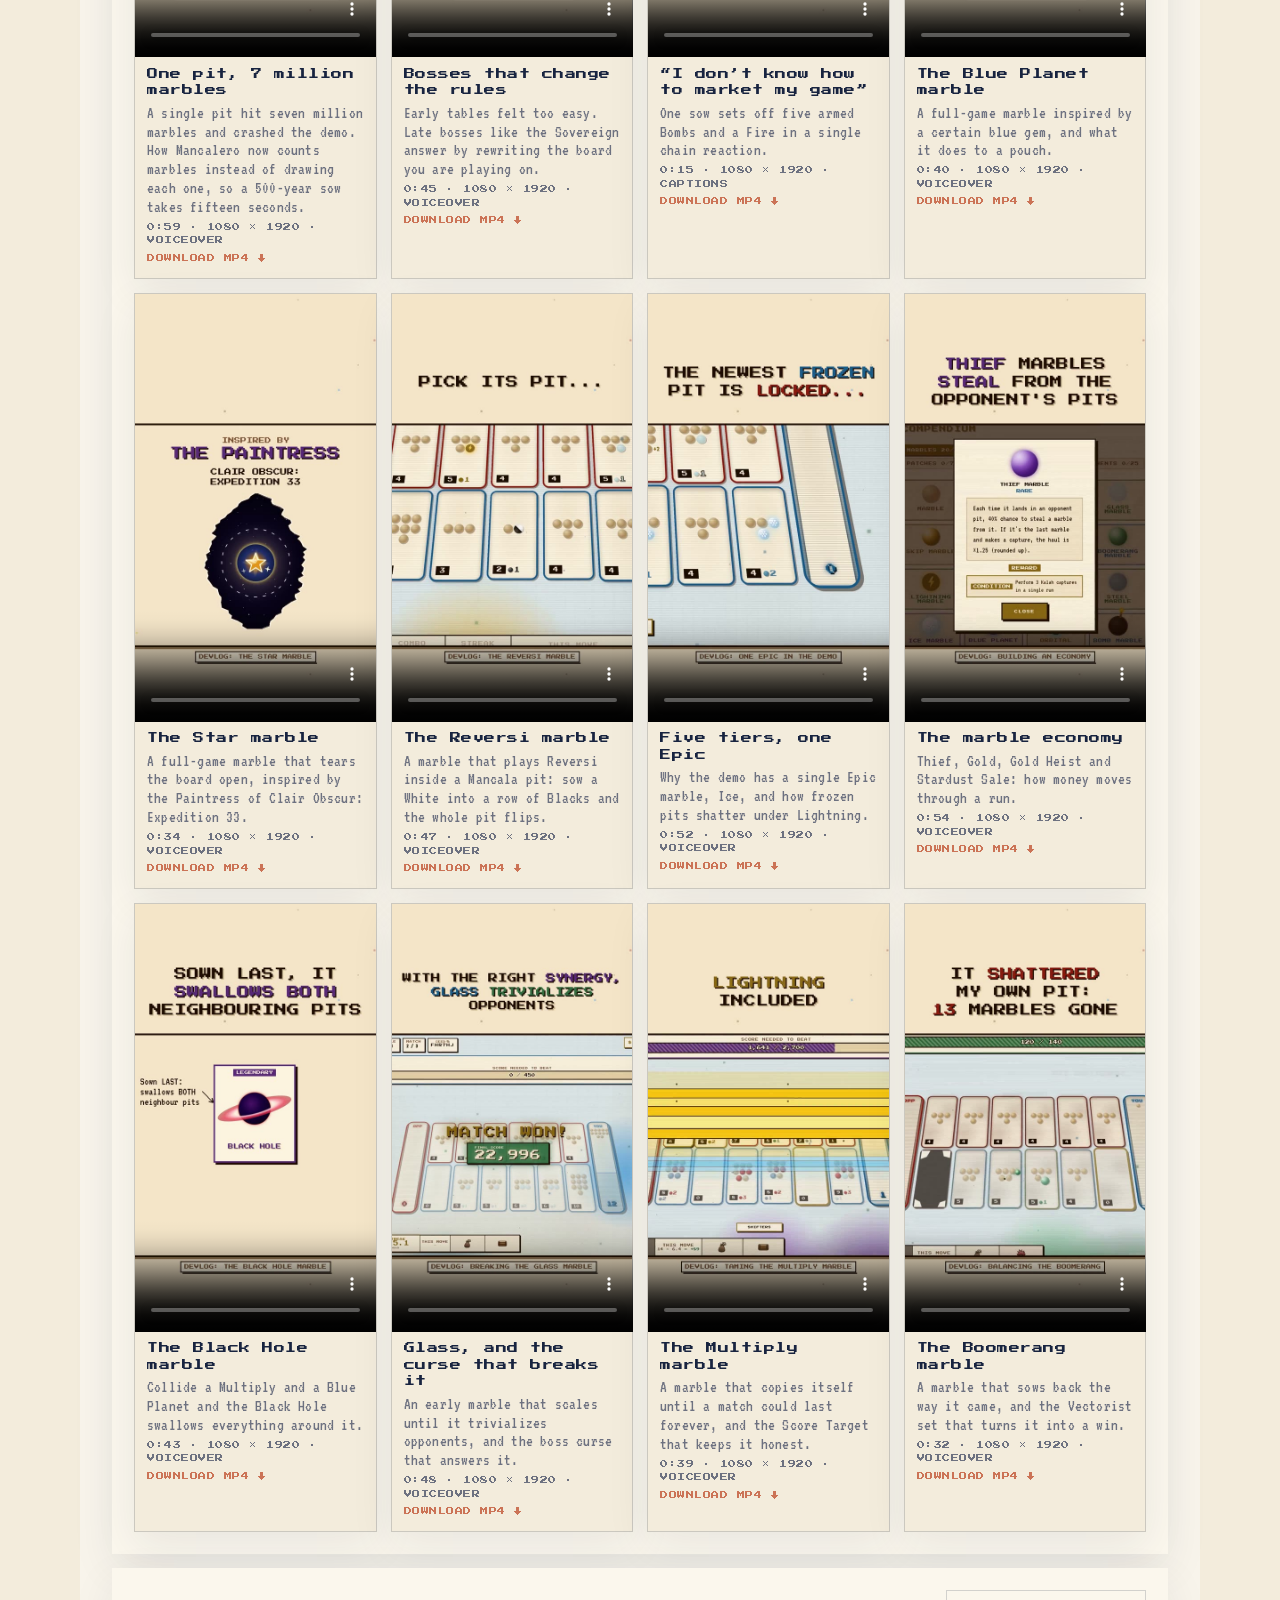
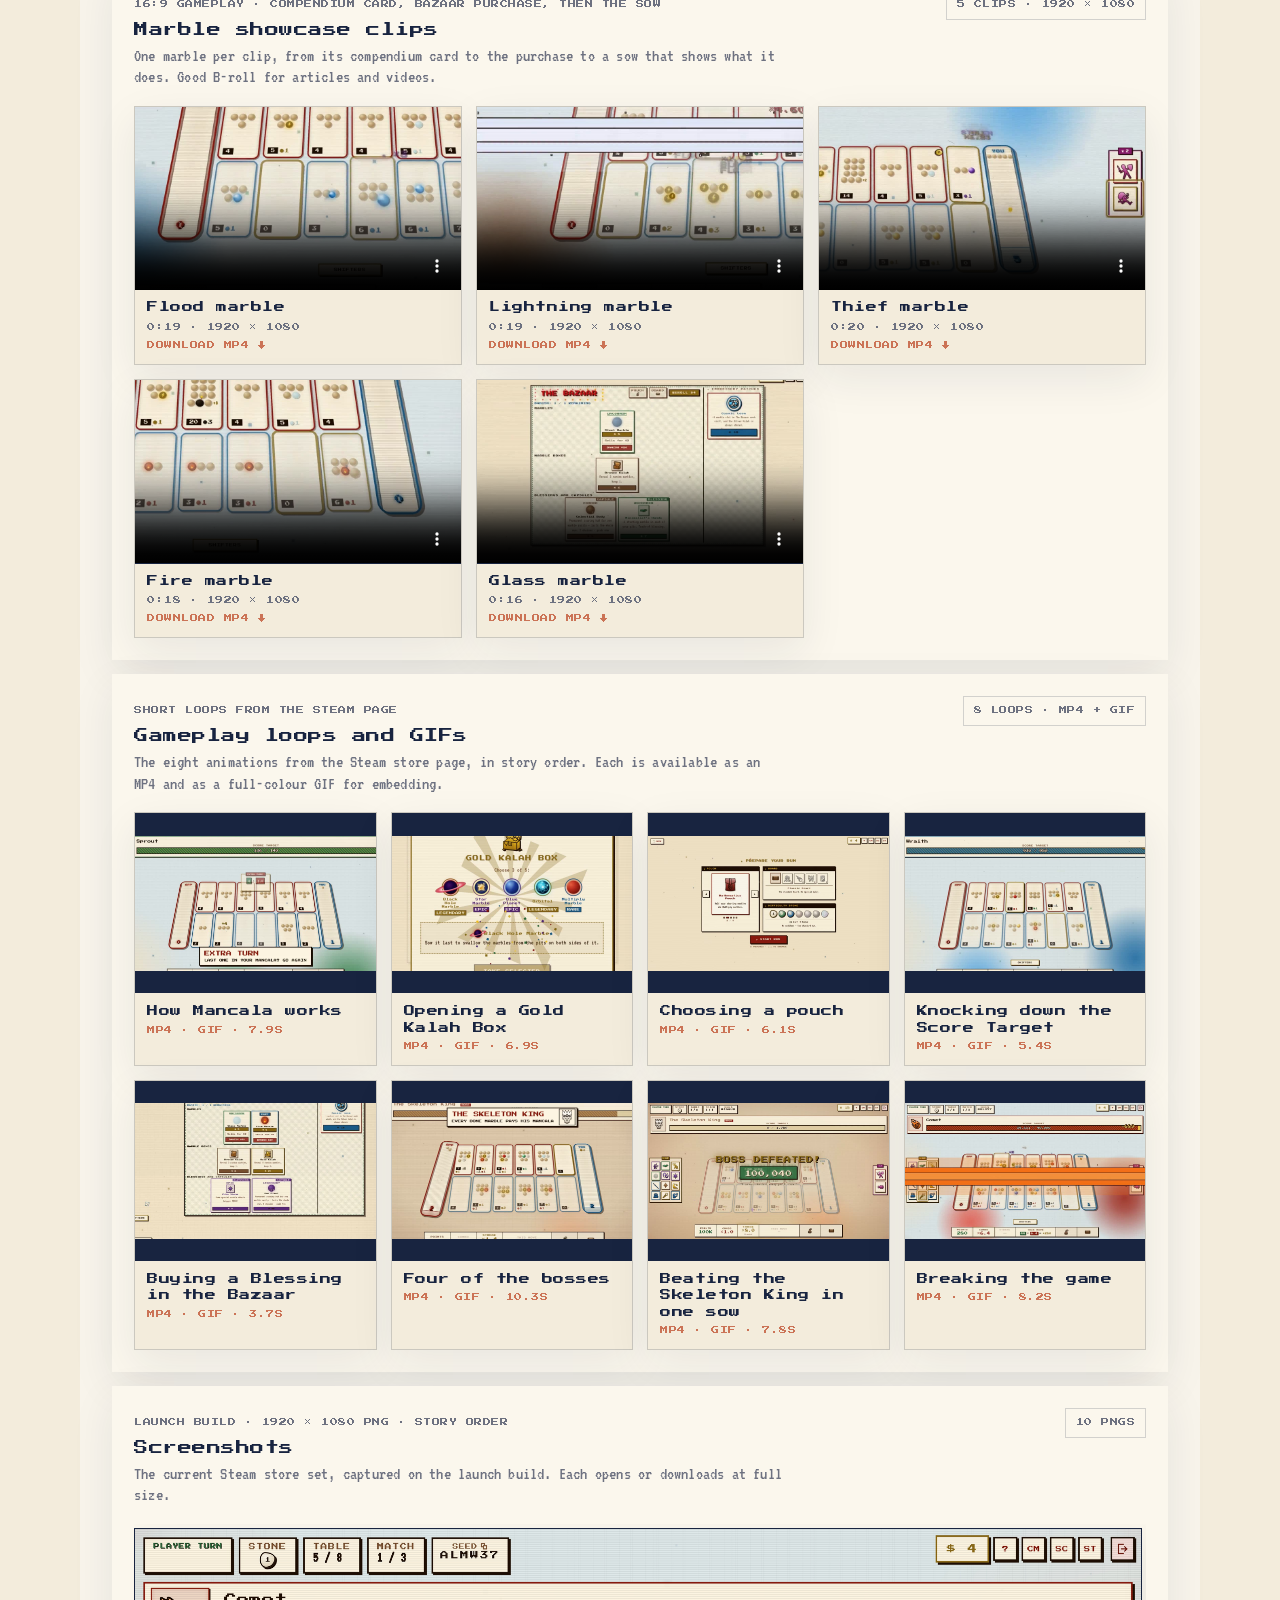
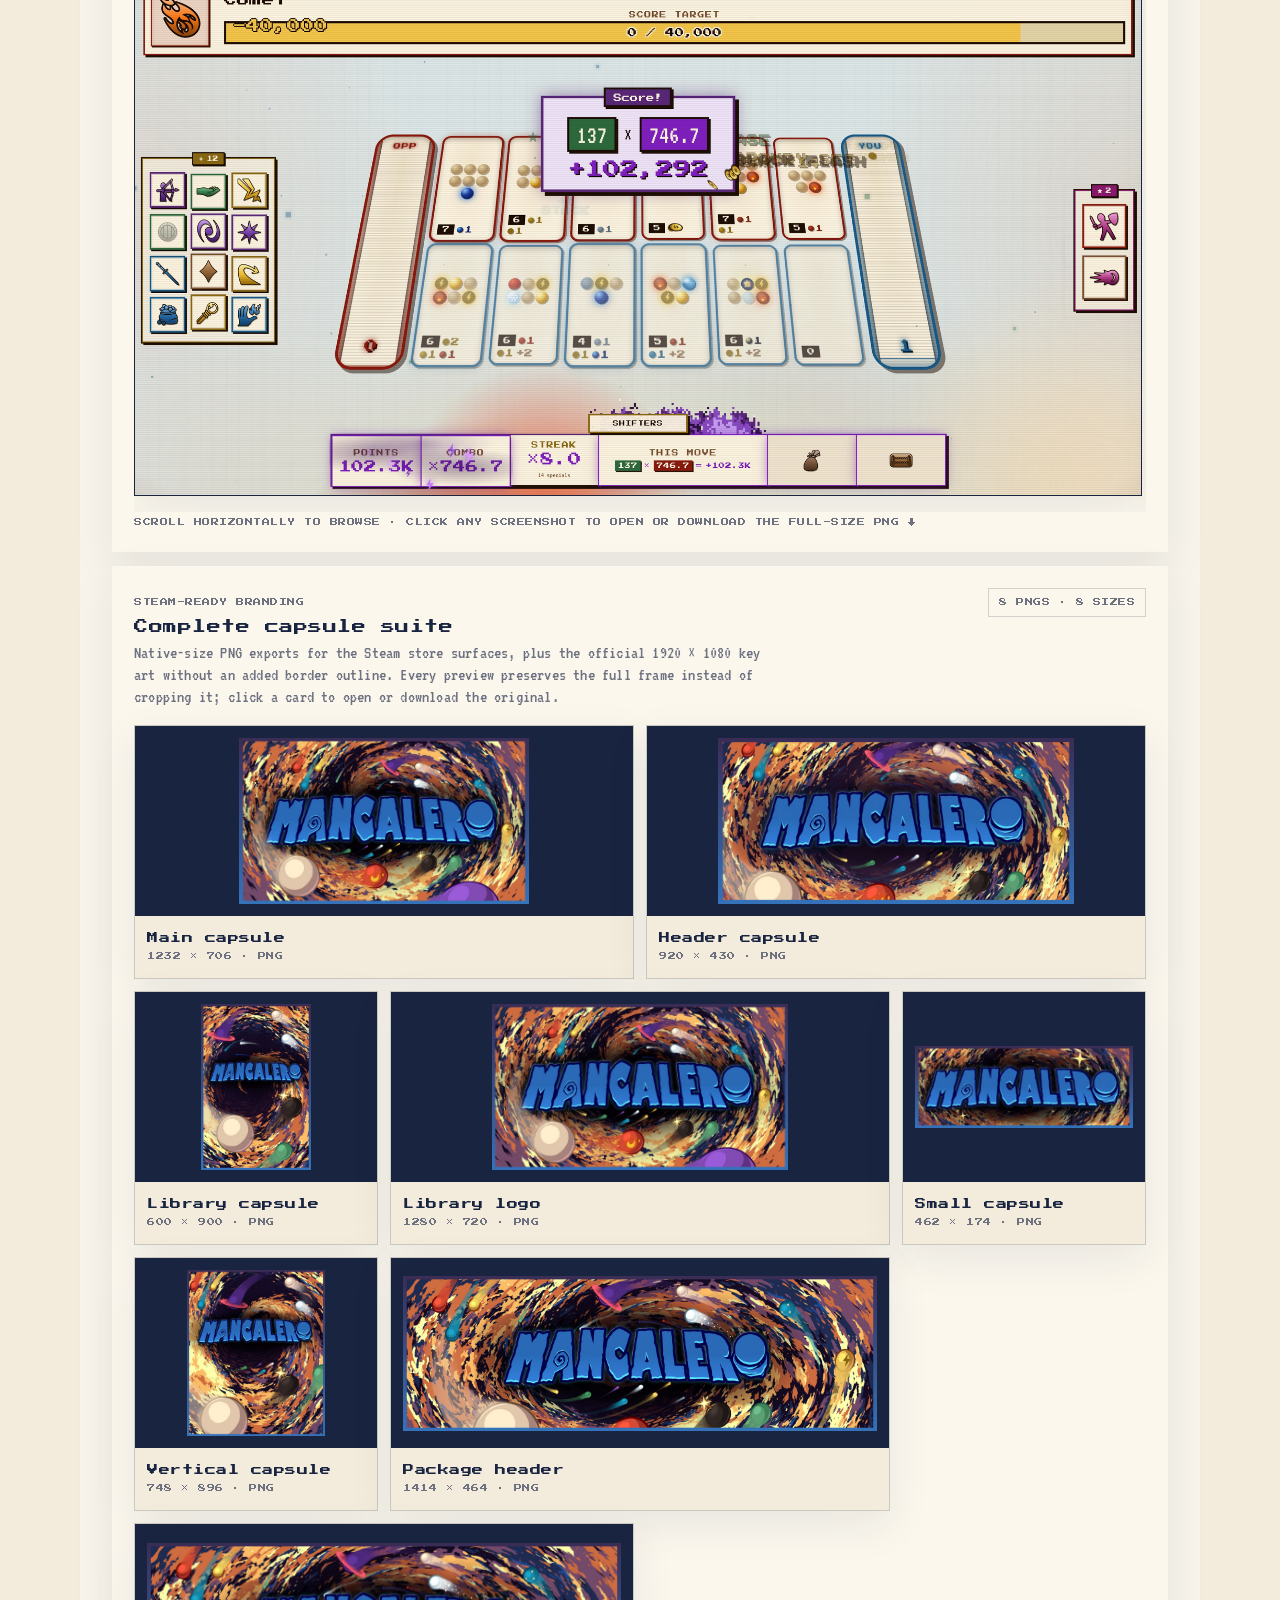
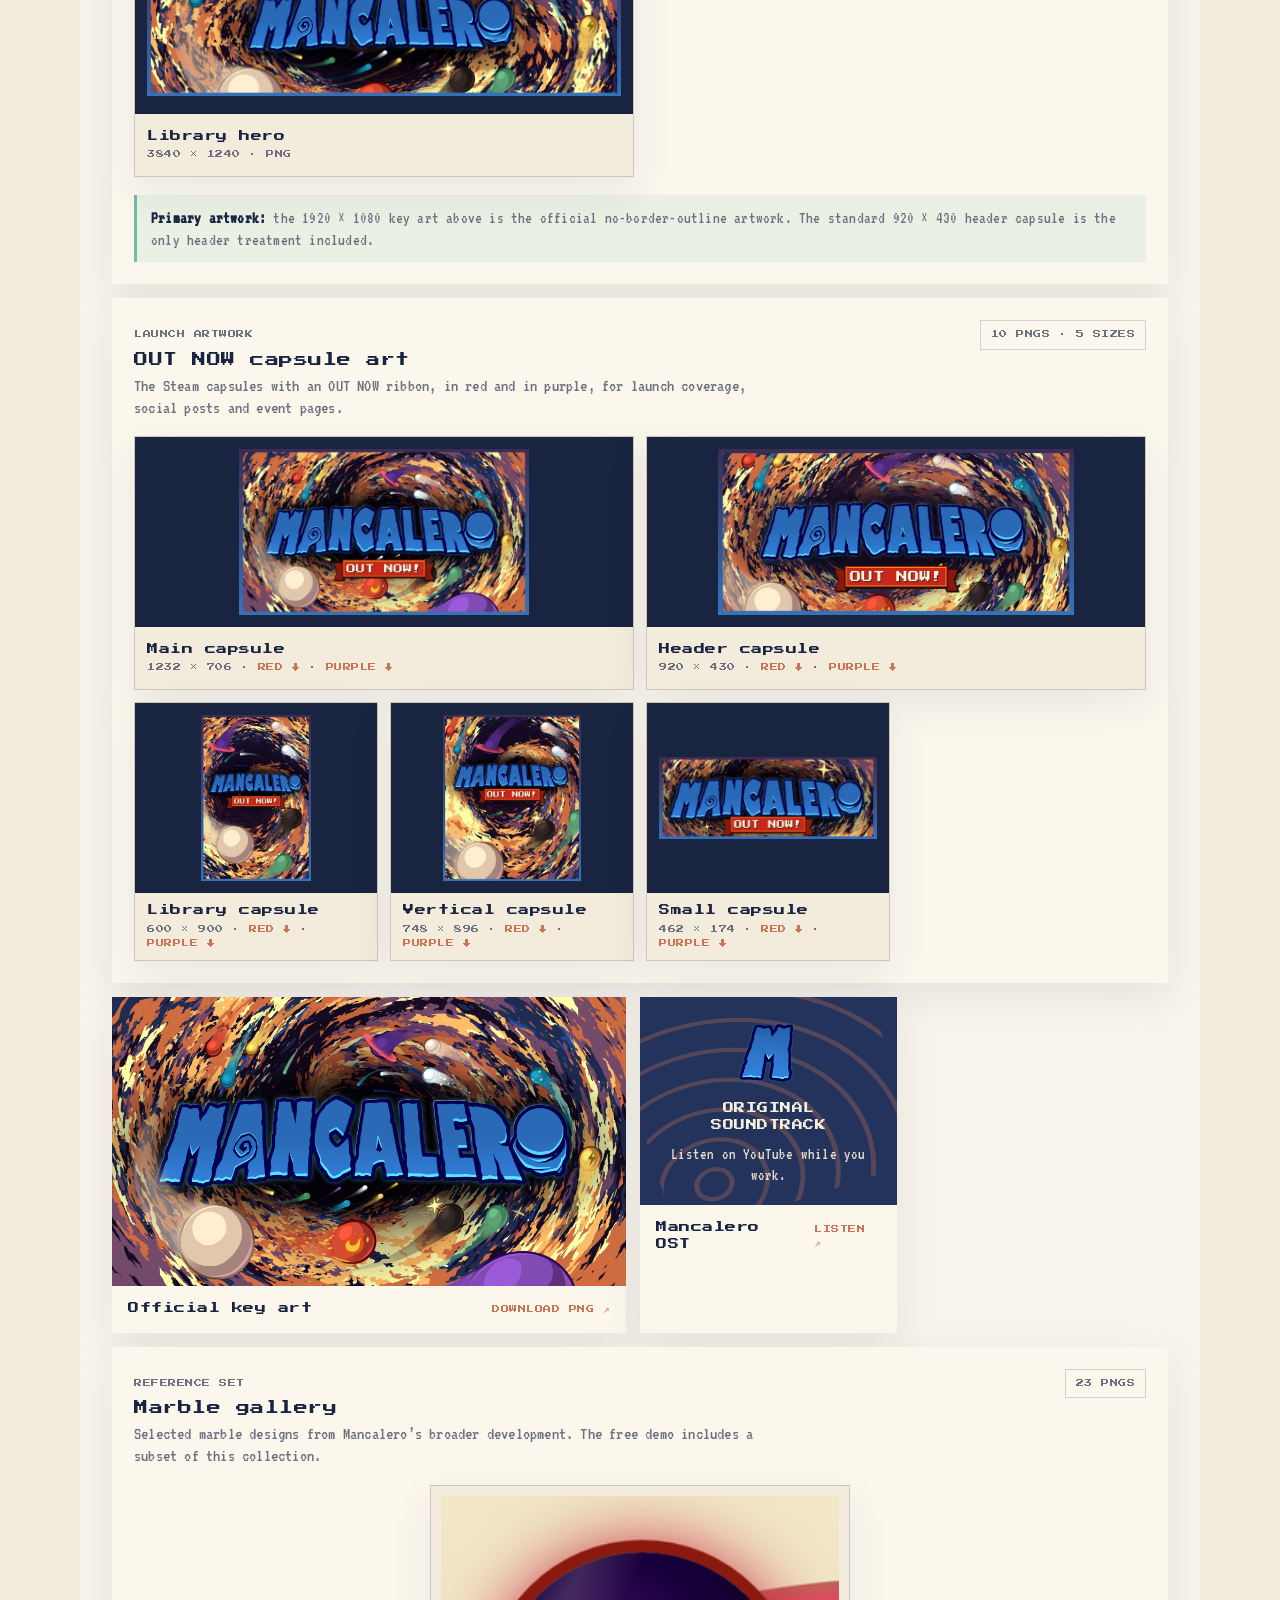
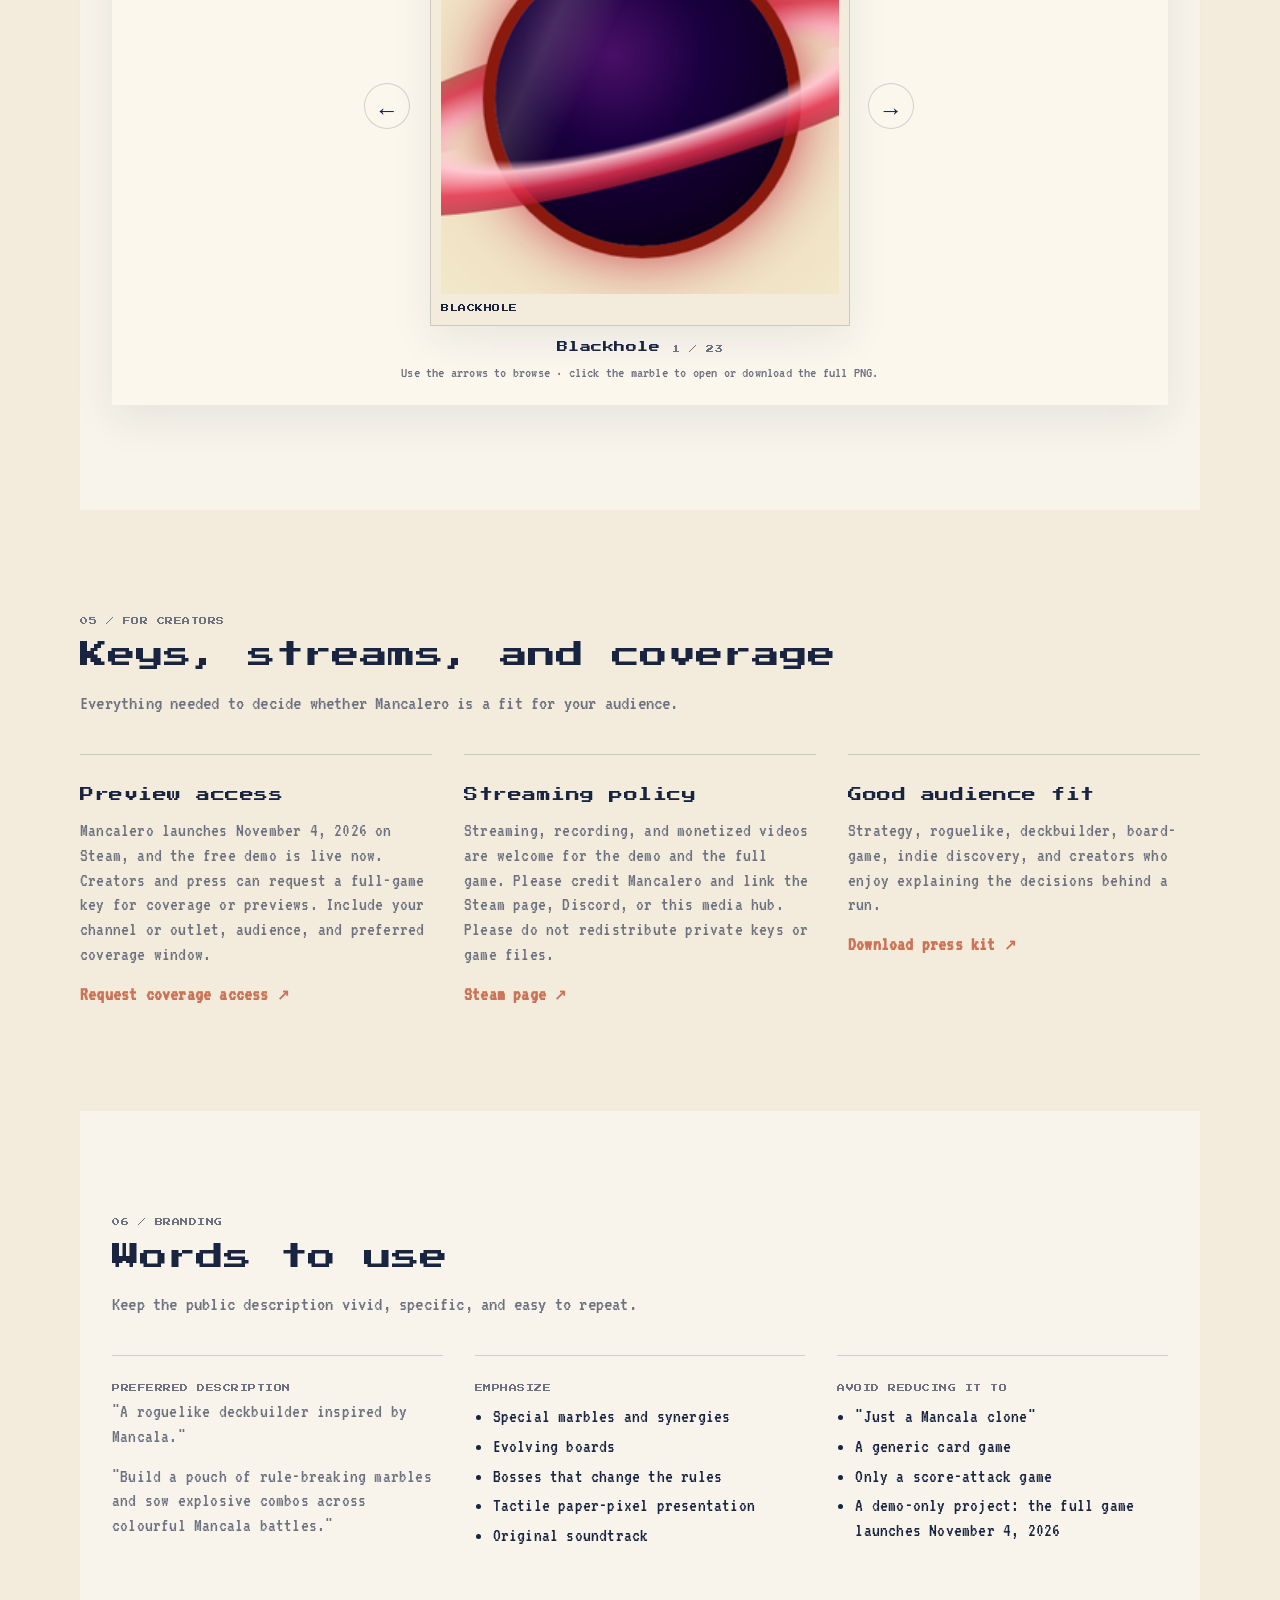
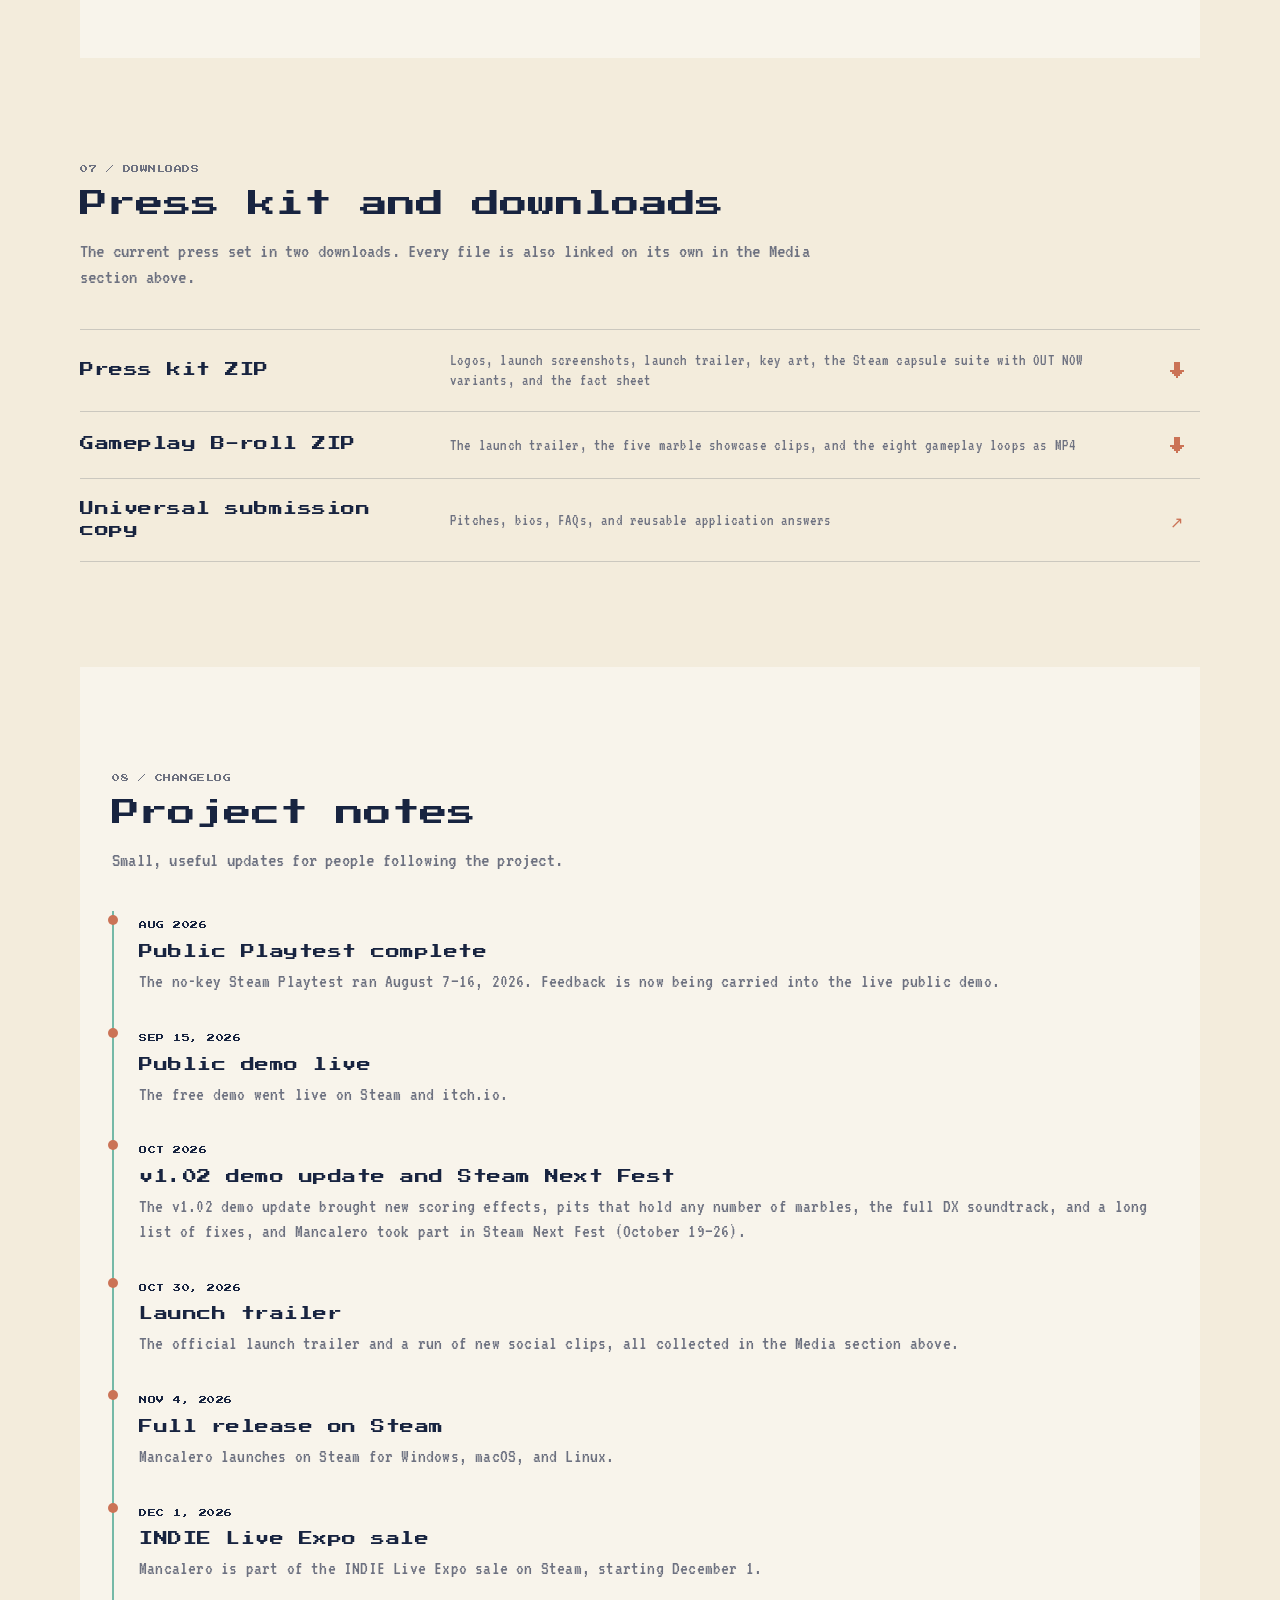
==== commit 254ff655: "Press kit: link the browser/X demo; X demo card re-cropped for X's square thumbnail - Hero: a 'Play " ====
--- a/index.html
+++ b/index.html
@@ -228,6 +228,7 @@
         <p class="lede">This official Mancalero press kit collects the launch trailer, social clips, screenshots, logos, GIFs, Steam capsule art, and creator resources for the roguelike deckbuilder inspired by Mancala. Mancalero is out November 4, 2026 on Steam.</p>
         <div class="hero-actions">
           <a class="button button-primary" href="https://store.steampowered.com/app/4811700/Mancalero/?utm_source=press_kit&amp;utm_medium=owned_web&amp;utm_campaign=launch_nov_2026&amp;utm_content=steam_cta">Open Steam page <span>↗</span></a>
+          <a class="button button-quiet" href="x-demo/" target="_blank" rel="noopener">Play the demo in your browser <span>↗</span></a>
           <a class="button button-quiet" href="#assets">Watch the launch trailer <span>↓</span></a>
         </div>
         <p class="status-line"><span class="status-dot"></span> Release: November 4, 2026 on Steam &nbsp;·&nbsp; Free demo: live now &nbsp;·&nbsp; Steam Next Fest: took part Oct 19–26, 2026 &nbsp;·&nbsp; Playtest: August 7–16, 2026</p>
@@ -249,8 +250,8 @@
       <div class="play-lab-copy">
         <p class="section-index">01 / PLAY THE DEMO</p>
         <h2>Play the current Mancalero demo.</h2>
-        <p>The free demo is live on Steam and itch.io. It covers Mancalero’s first three tables, with special marbles, Blessings, bosses, and Endless Mode. The full game launches November 4, 2026 on Steam.</p>
-        <p class="mini-demo-note">PUBLIC ITCH DEMO · Opens the current playable build and download options.</p>
+        <p>The free demo is live on Steam, on itch.io, and right here in your browser, and it also plays inside posts on X. It covers Mancalero’s first three tables, with special marbles, Blessings, bosses, and Endless Mode. The full game launches November 4, 2026 on Steam.</p>
+        <p class="mini-demo-note">PLAY IN YOUR BROWSER · The same demo, no download: <a class="text-link" href="x-demo/" target="_blank" rel="noopener">cerlus.github.io/mancalero-press-media-hub/x-demo/</a>. Share that link on X and it plays inside the post.</p>
       </div>
       <div class="itch-demo-embed" aria-label="Mancalero playable demo">
         <a class="itch-card" href="https://archiusdev.itch.io/mancalero" target="_blank" rel="noopener noreferrer" aria-label="Play Mancalero - Official Demo on itch.io">
@@ -260,6 +261,15 @@
             <span class="itch-card-byline">by <b>ArchiusDev</b></span>
             <span class="itch-card-description">The demo of the score-chasing Mancala roguelike. Sow marbles, build synergies and break the score.</span>
             <span class="itch-card-action">Play on itch.io ↗</span>
+          </span>
+        </a>
+        <a class="itch-card" href="x-demo/" target="_blank" rel="noopener" aria-label="Play the Mancalero demo in your browser">
+          <span class="itch-card-art"><img src="x-demo/card.png" alt="Mancalero title with a Play the free demo button"></span>
+          <span class="itch-card-body">
+            <strong class="itch-card-title">Play in your browser</strong>
+            <span class="itch-card-byline">Mancalero demo · no download</span>
+            <span class="itch-card-description">The demo runs right on this site, in the desktop layout. It also plays inside posts on X when you share the link.</span>
+            <span class="itch-card-action">Play now ↗</span>
           </span>
         </a>
       </div>
--- a/styles.css
+++ b/styles.css
@@ -185,3 +185,5 @@
 @media(max-width:800px){.site-header nav{justify-content:flex-start}.contact-grid strong a{white-space:normal;overflow-wrap:anywhere}}
 .site-header nav{font-size:8px;gap:13px}
 @media(max-width:800px){.site-header nav{font-size:9px}.contact-grid strong a{font-size:10px;white-space:nowrap}}
+
+.itch-demo-embed{flex-direction:column;gap:14px}
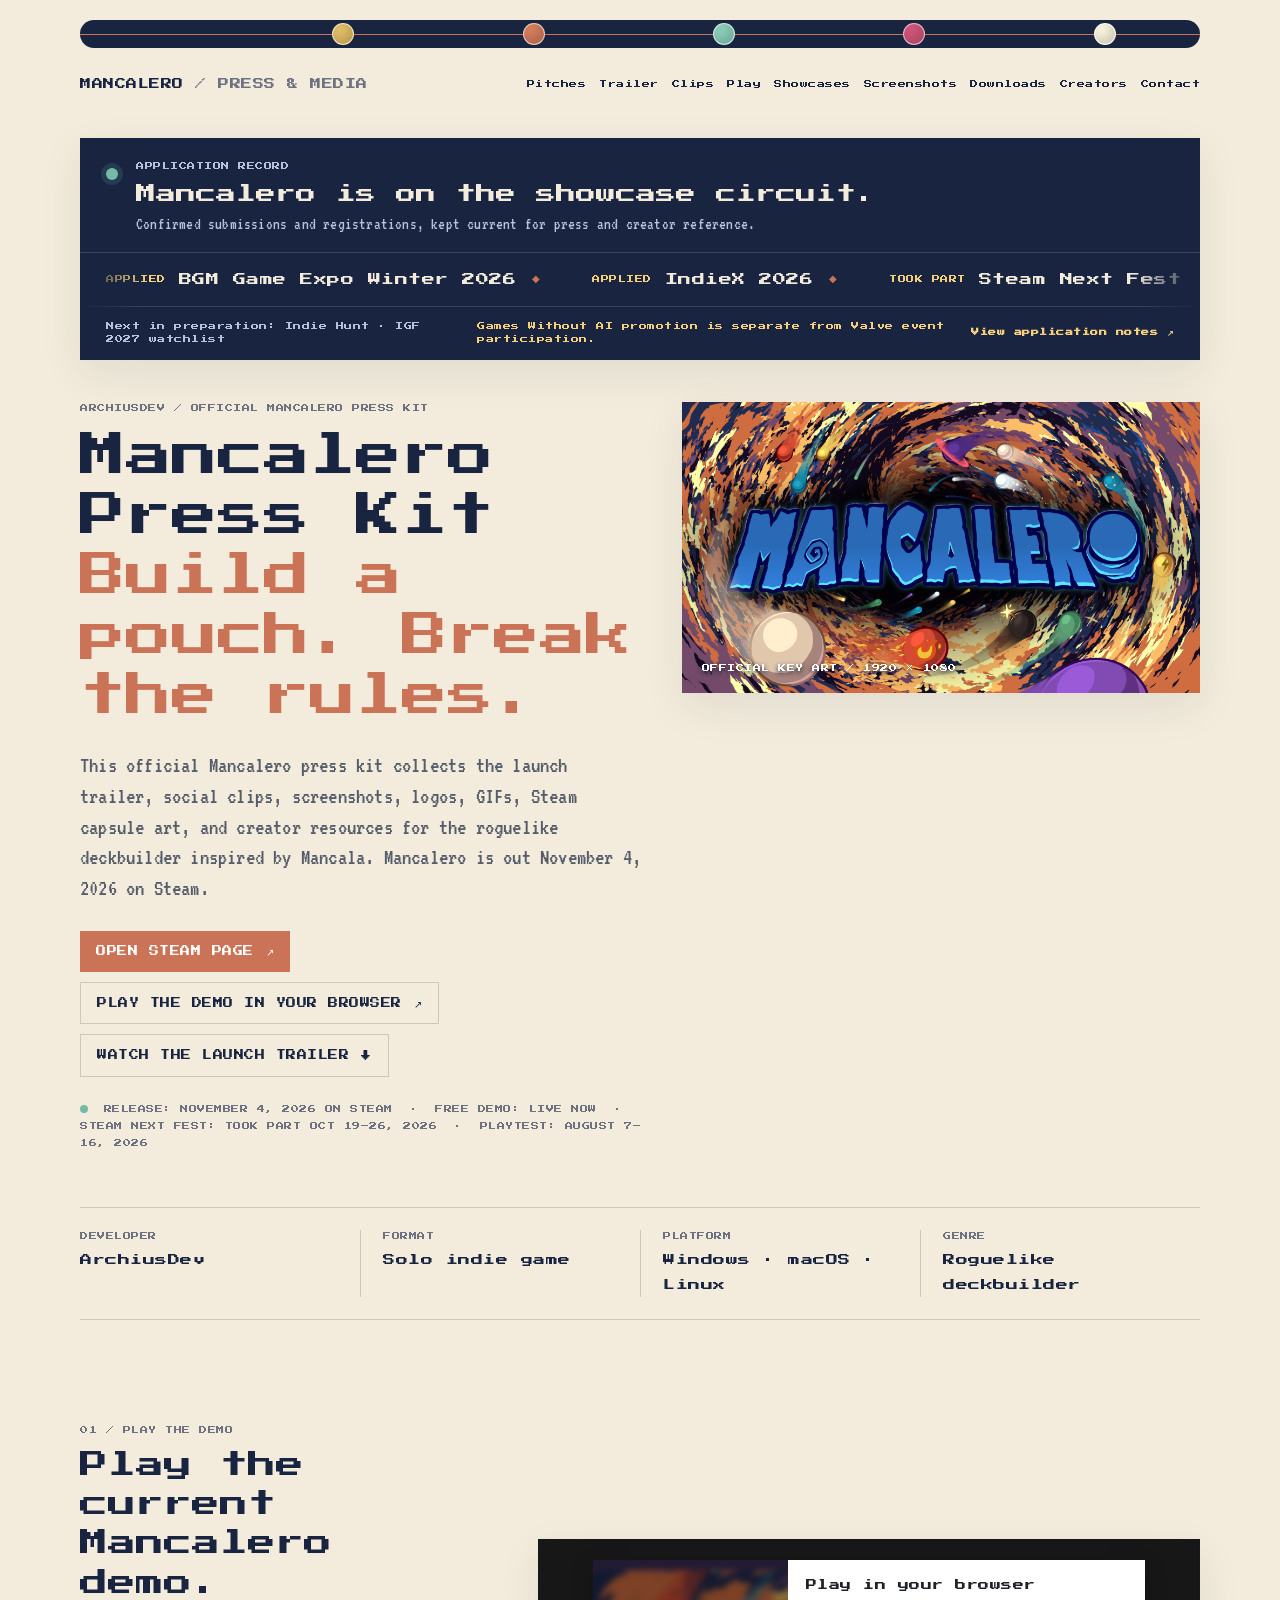
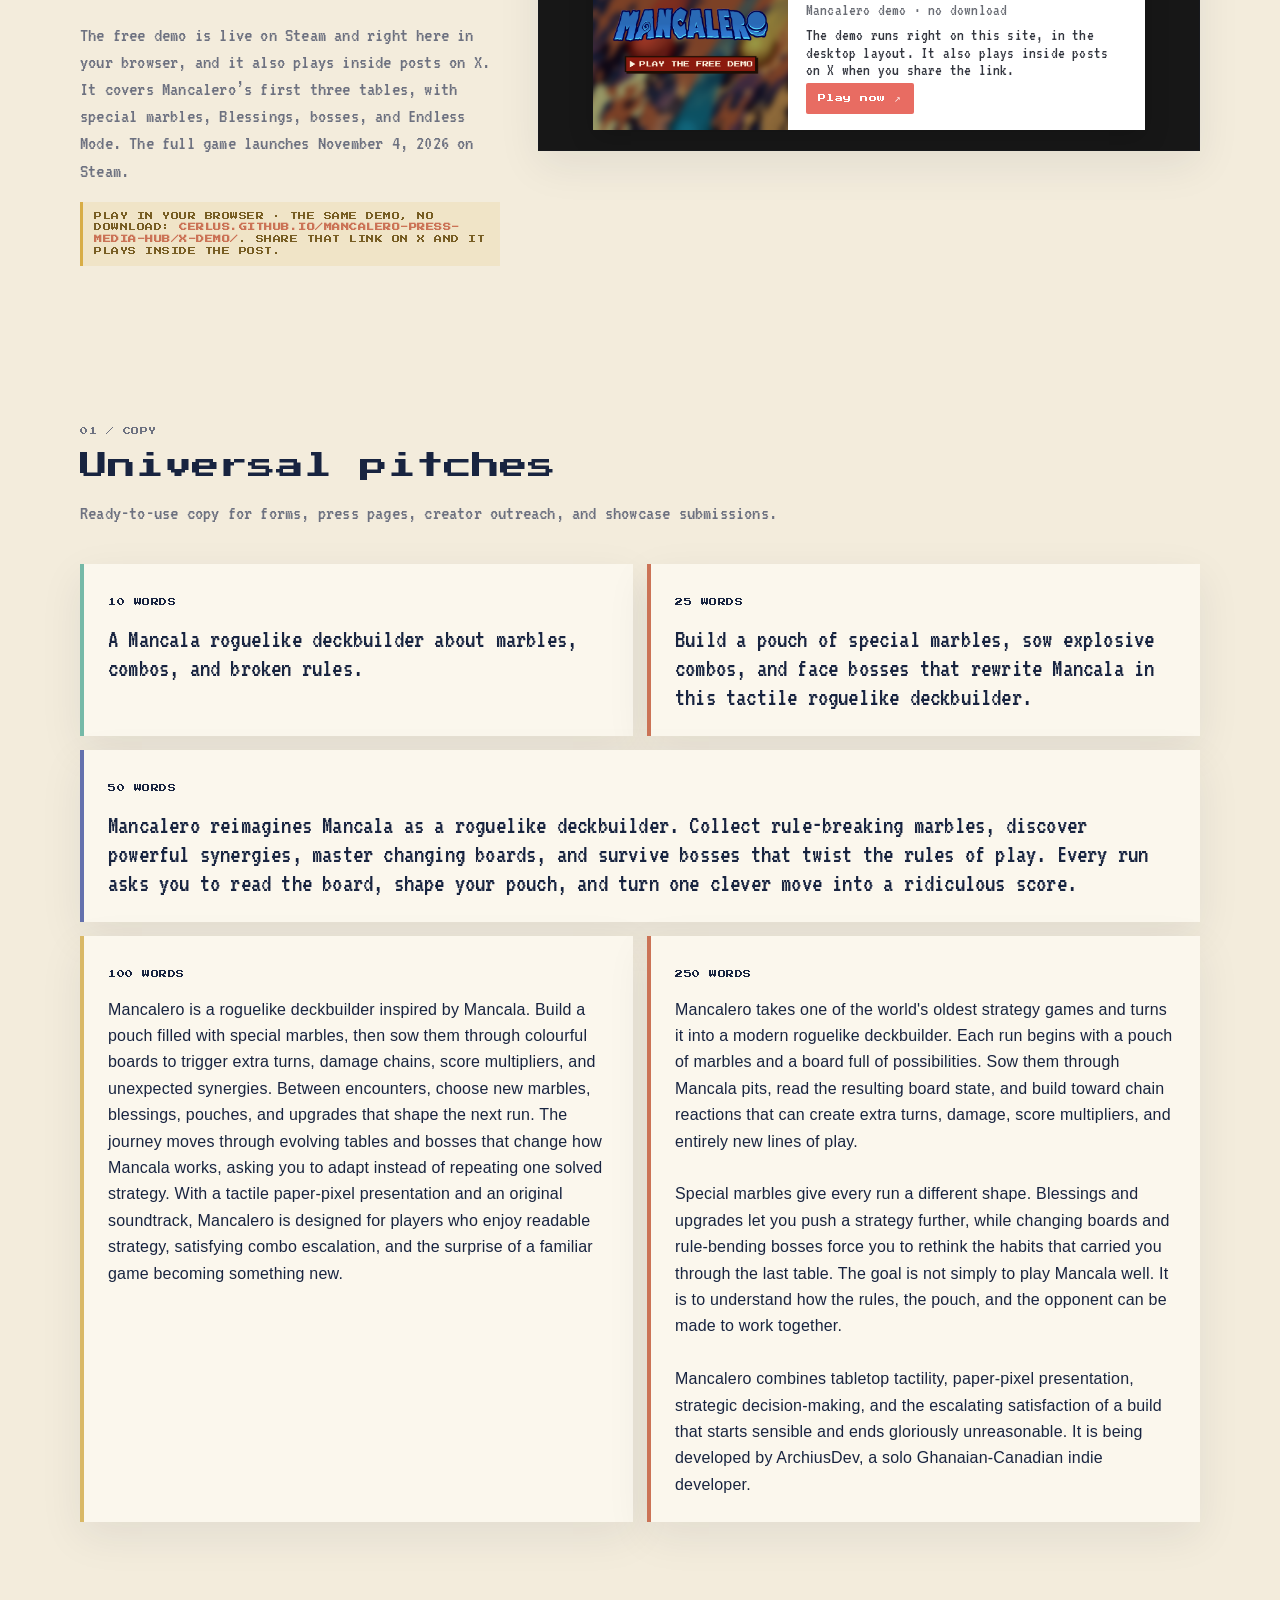
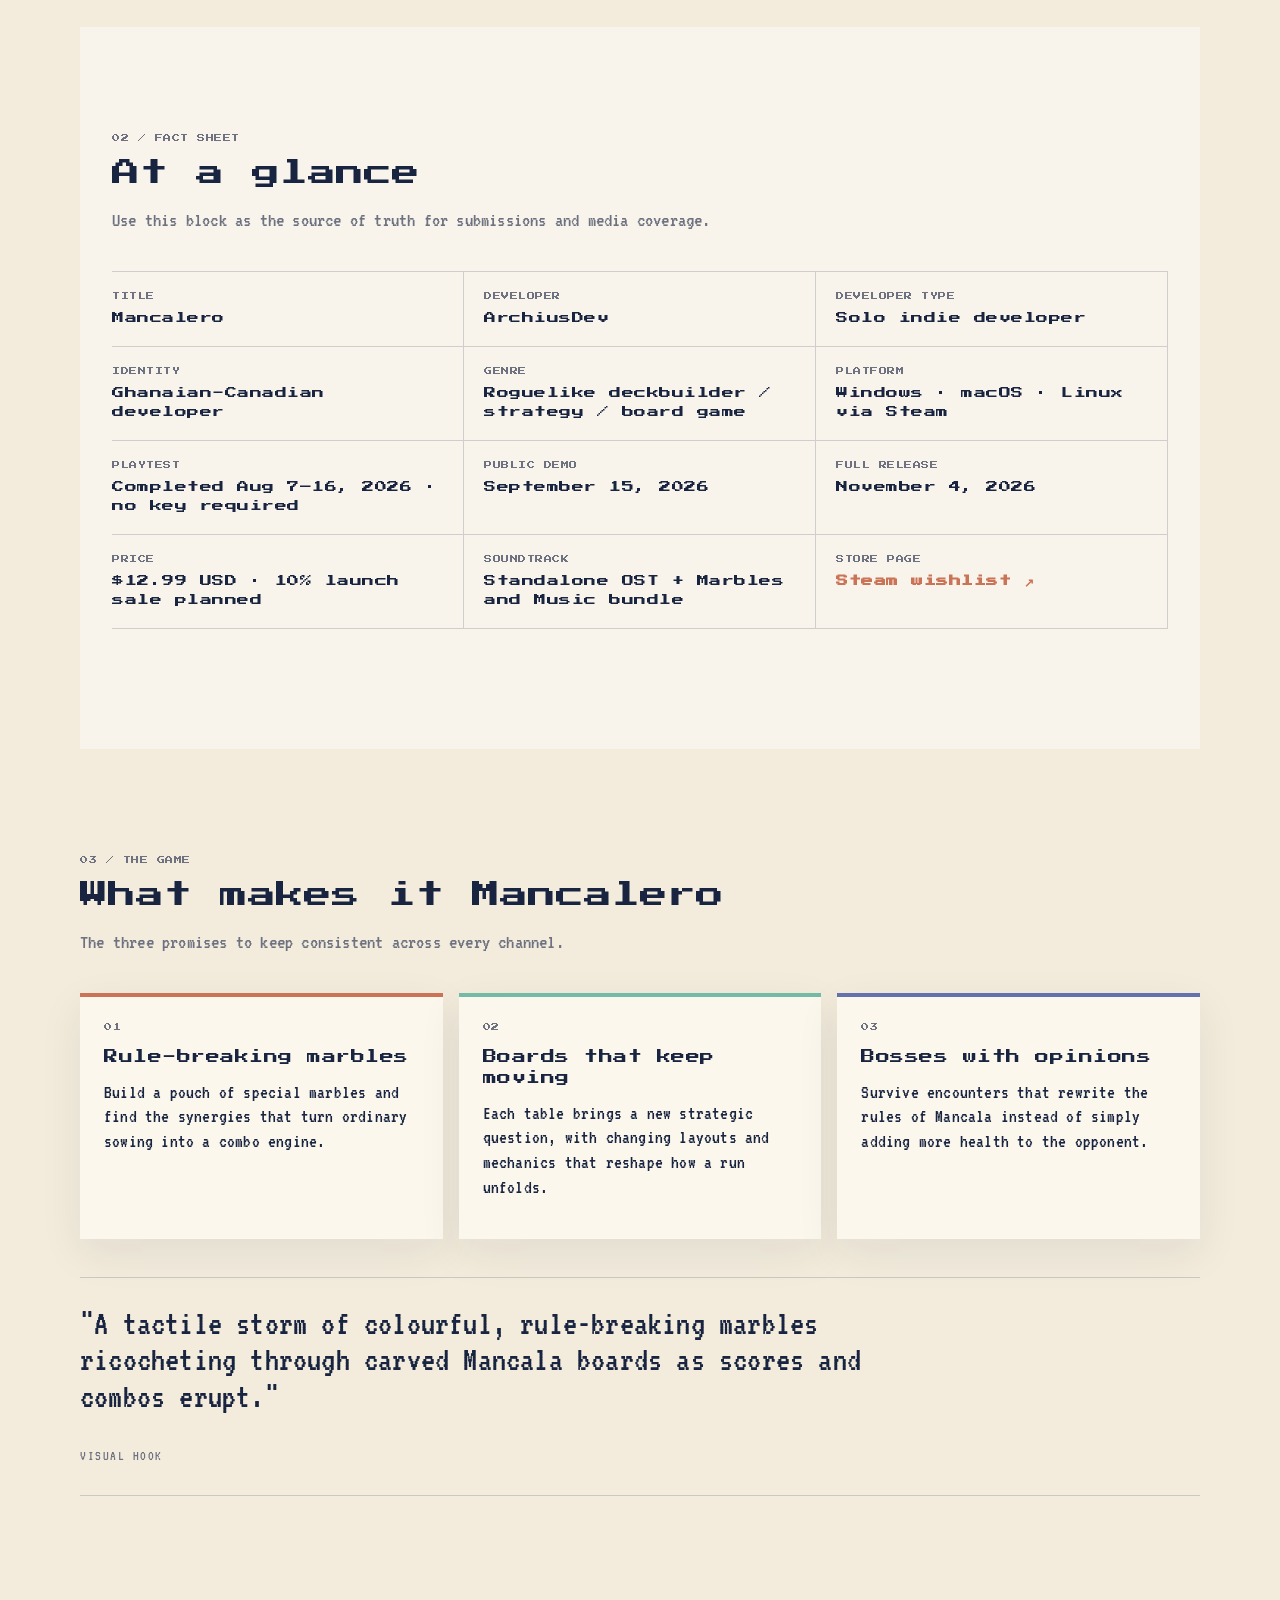
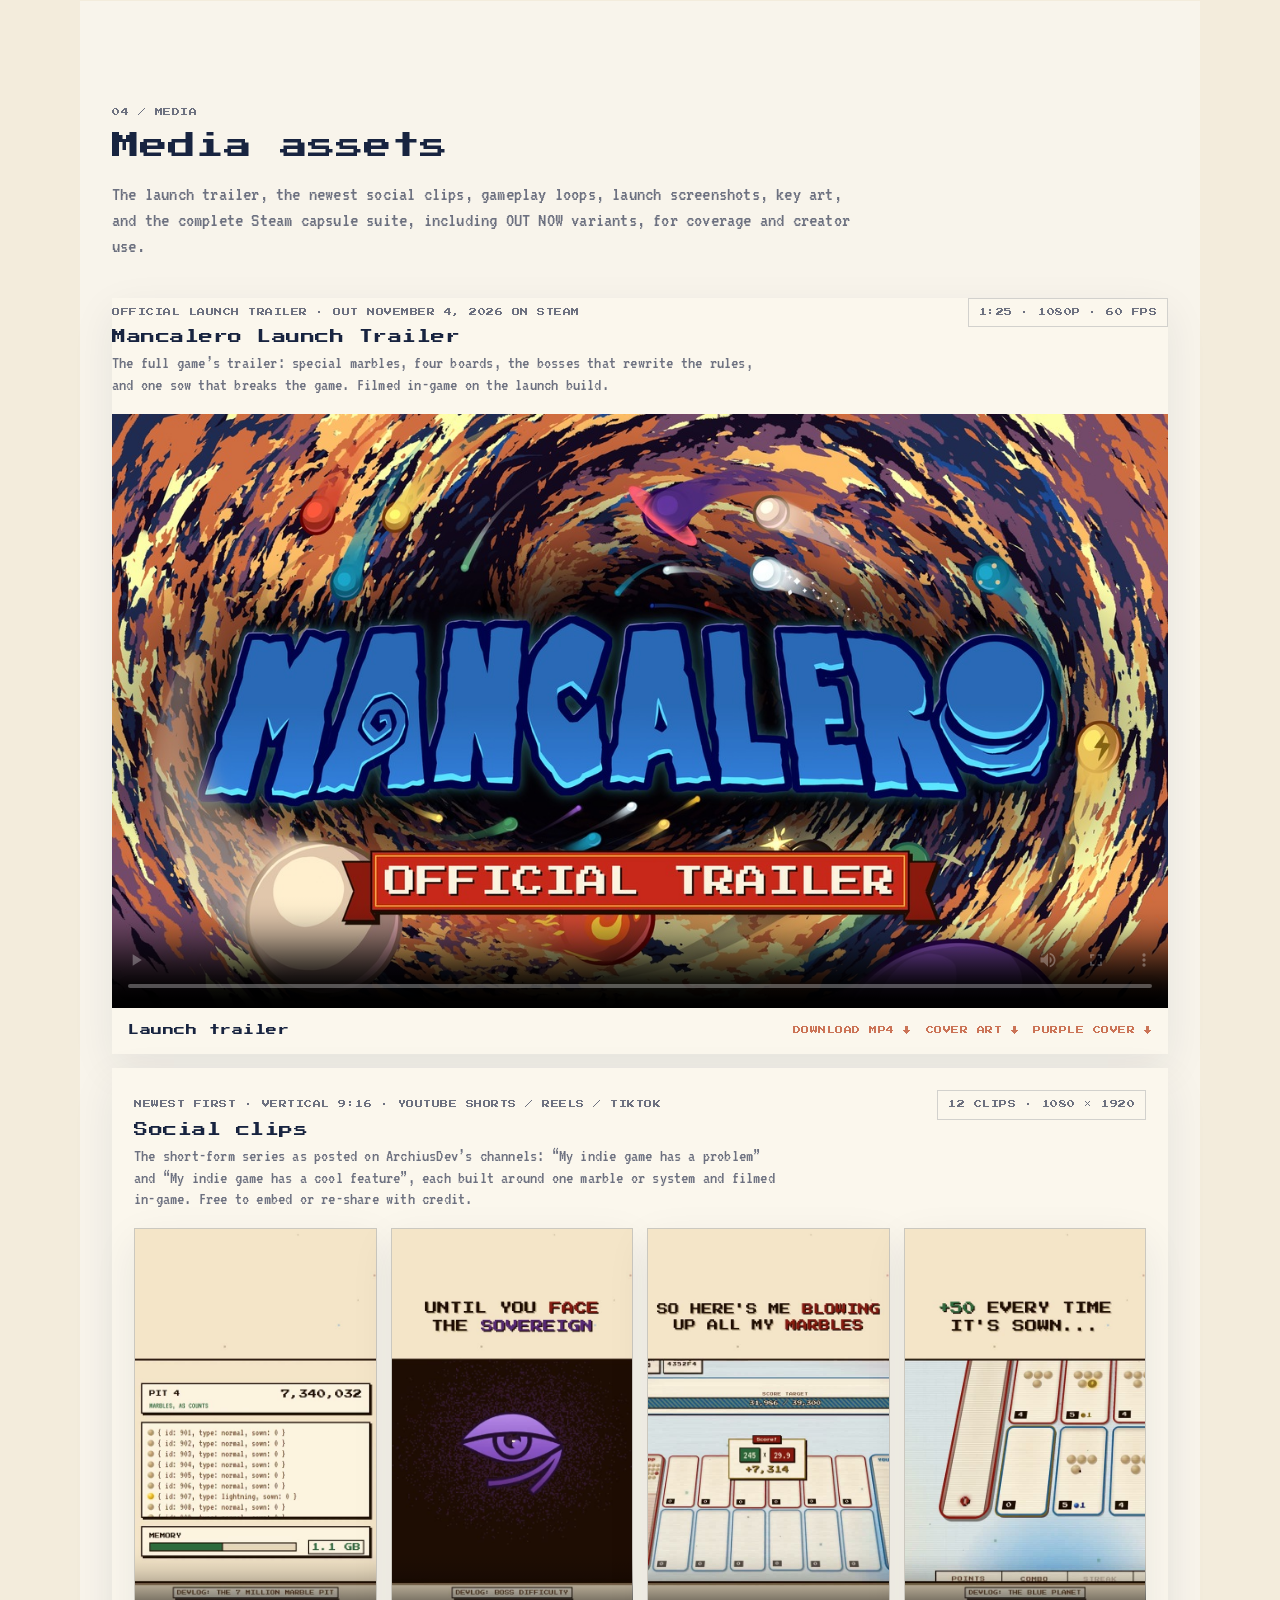
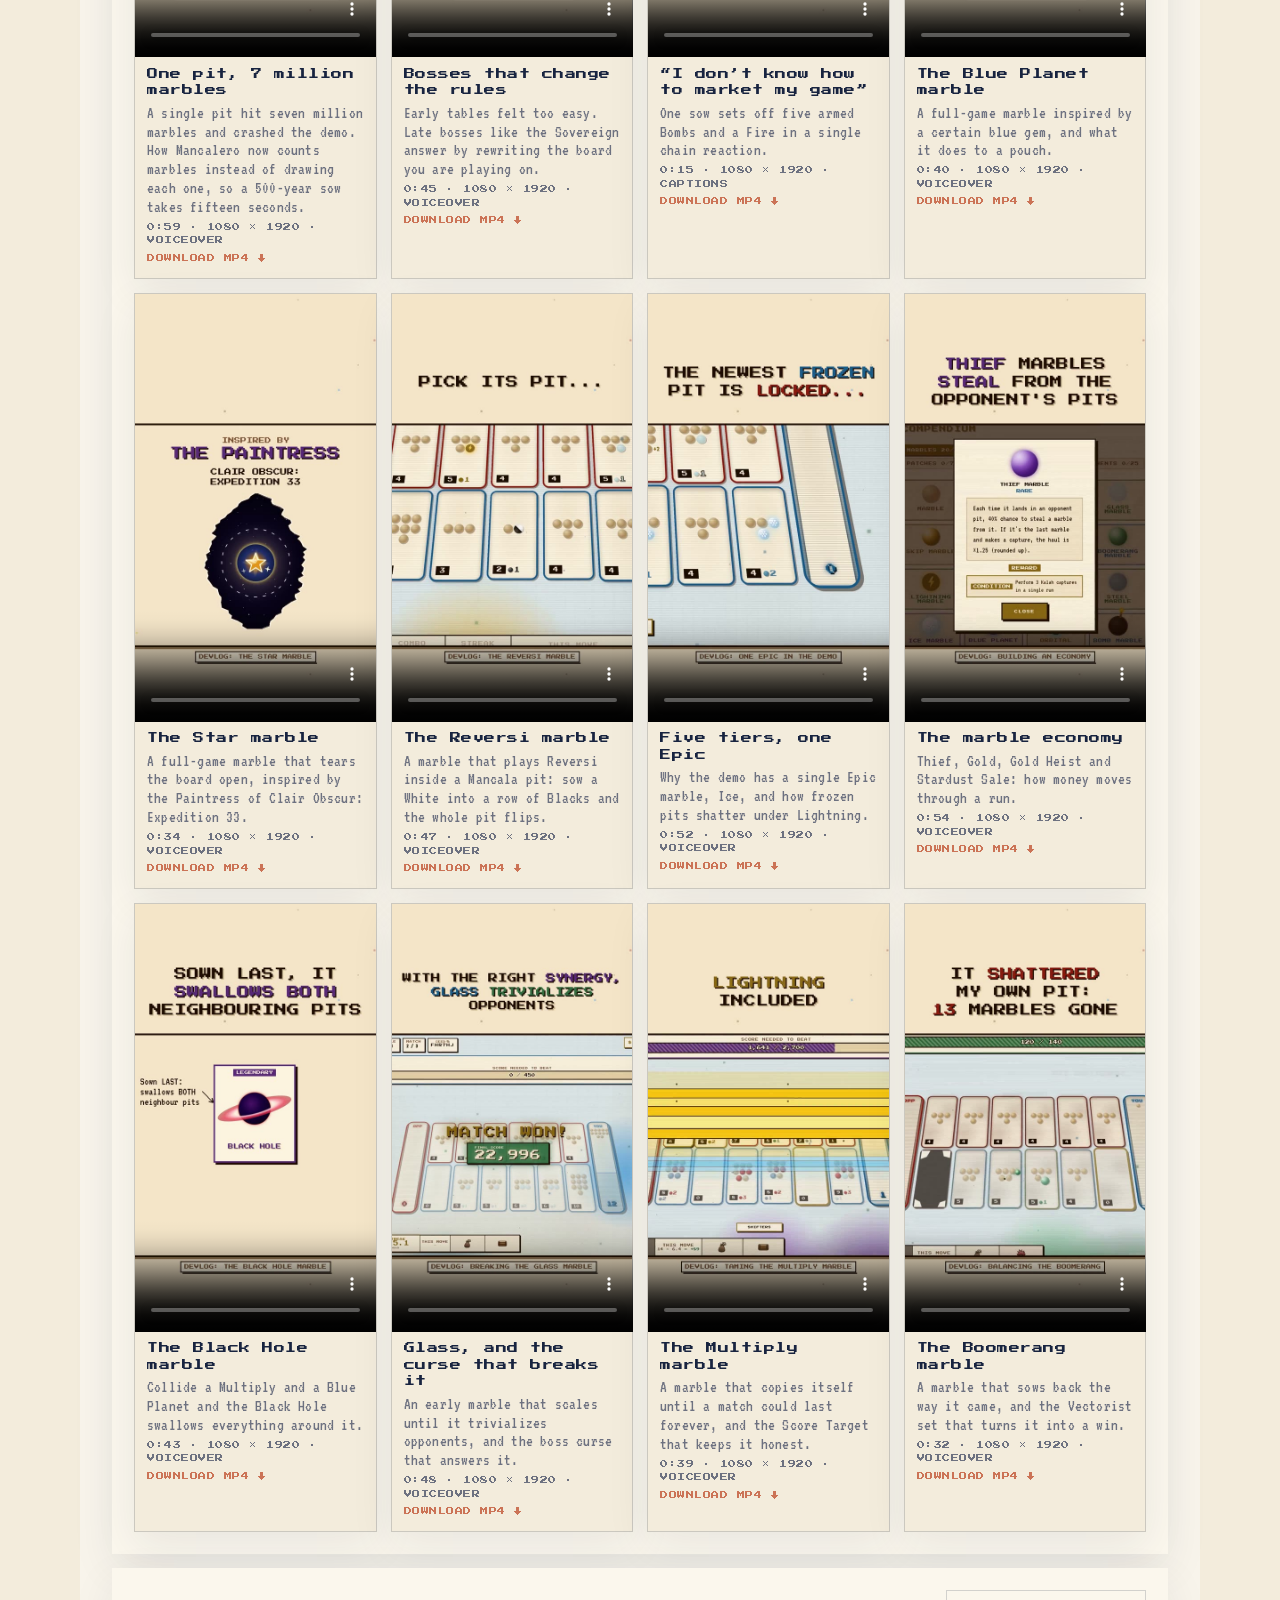
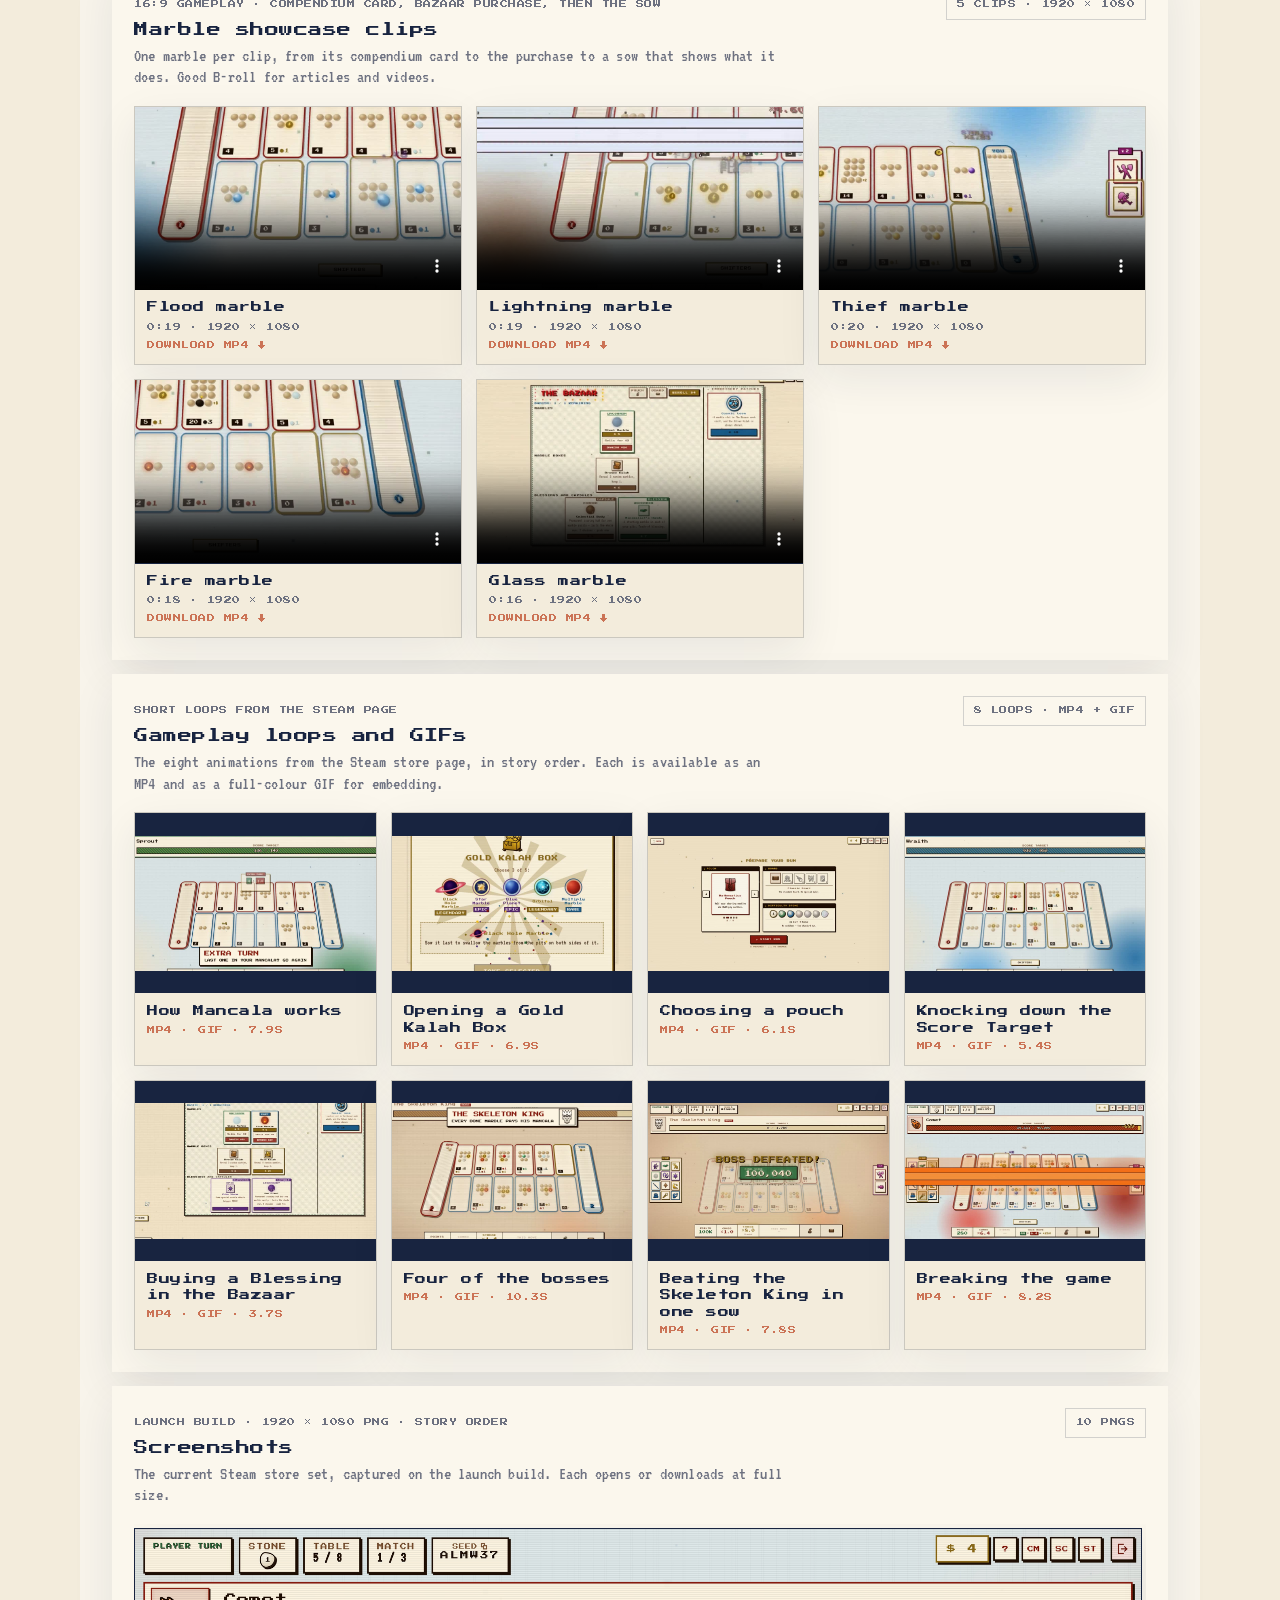
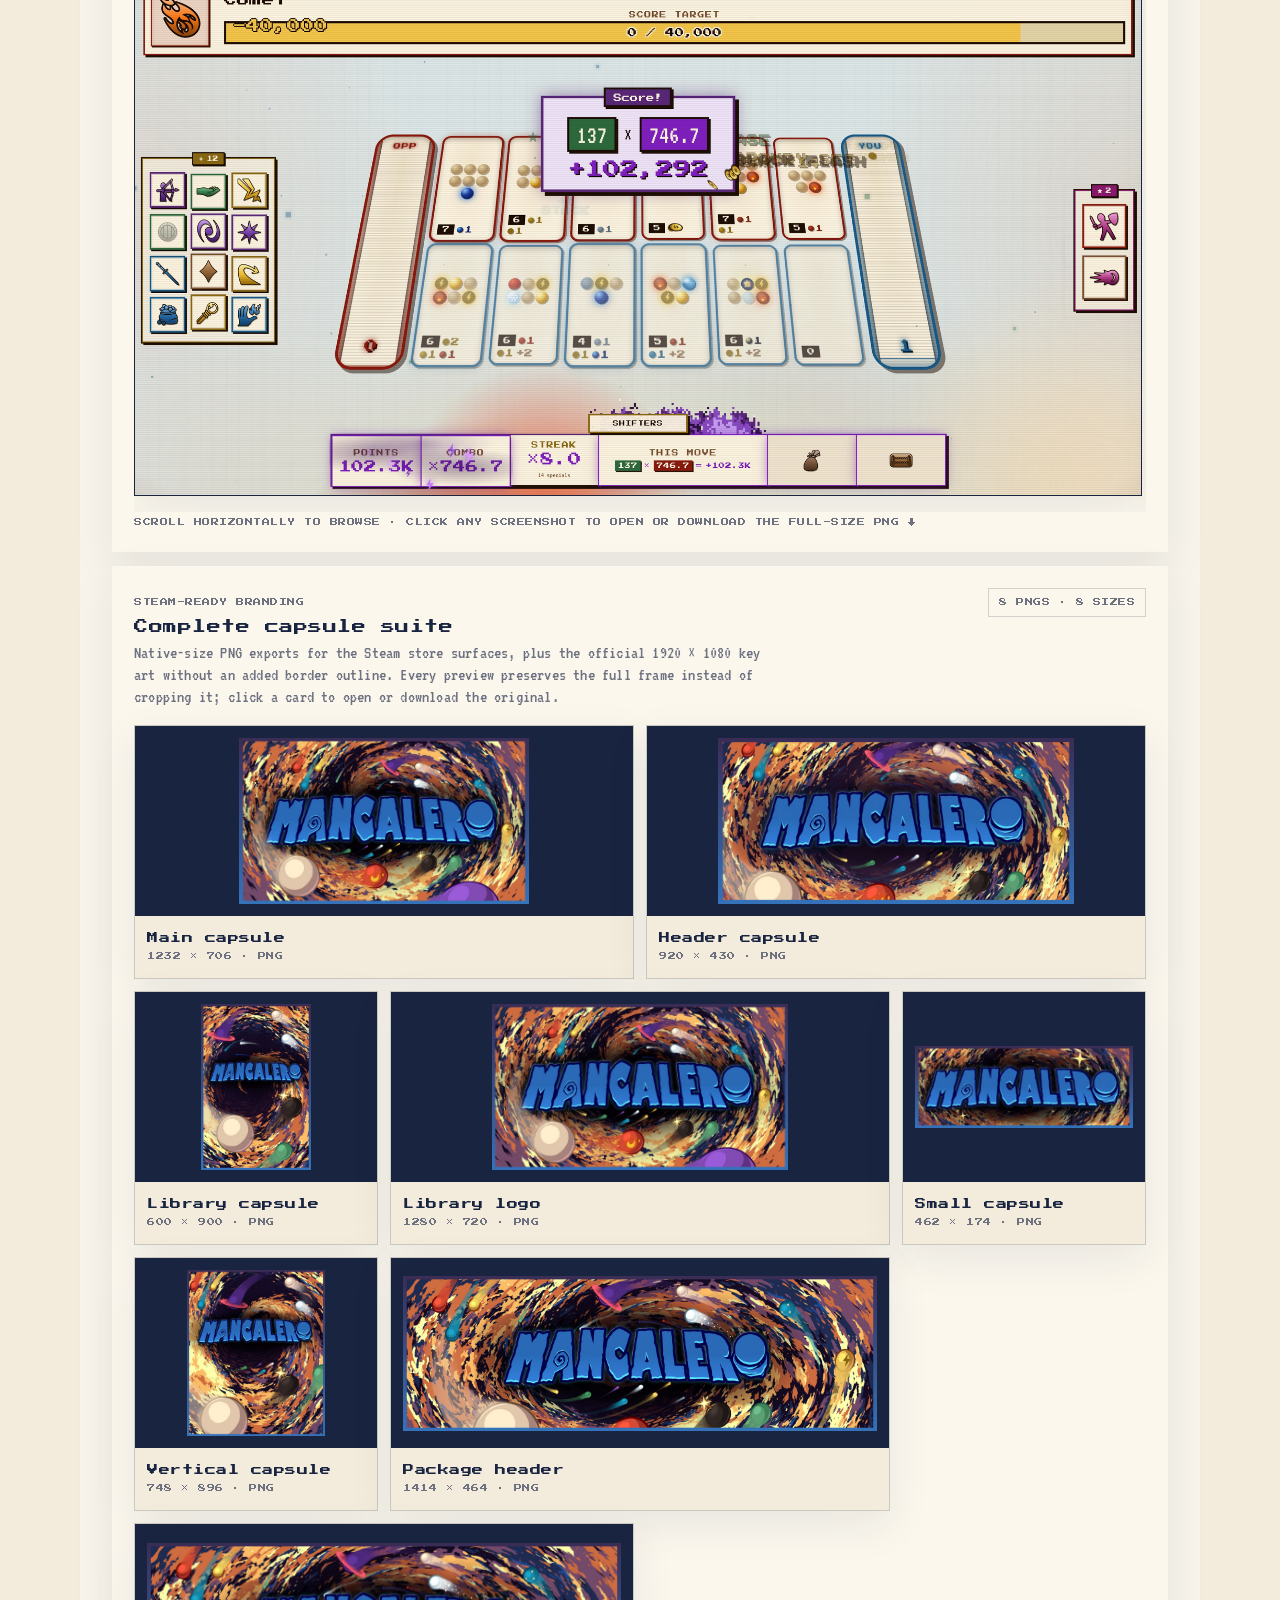
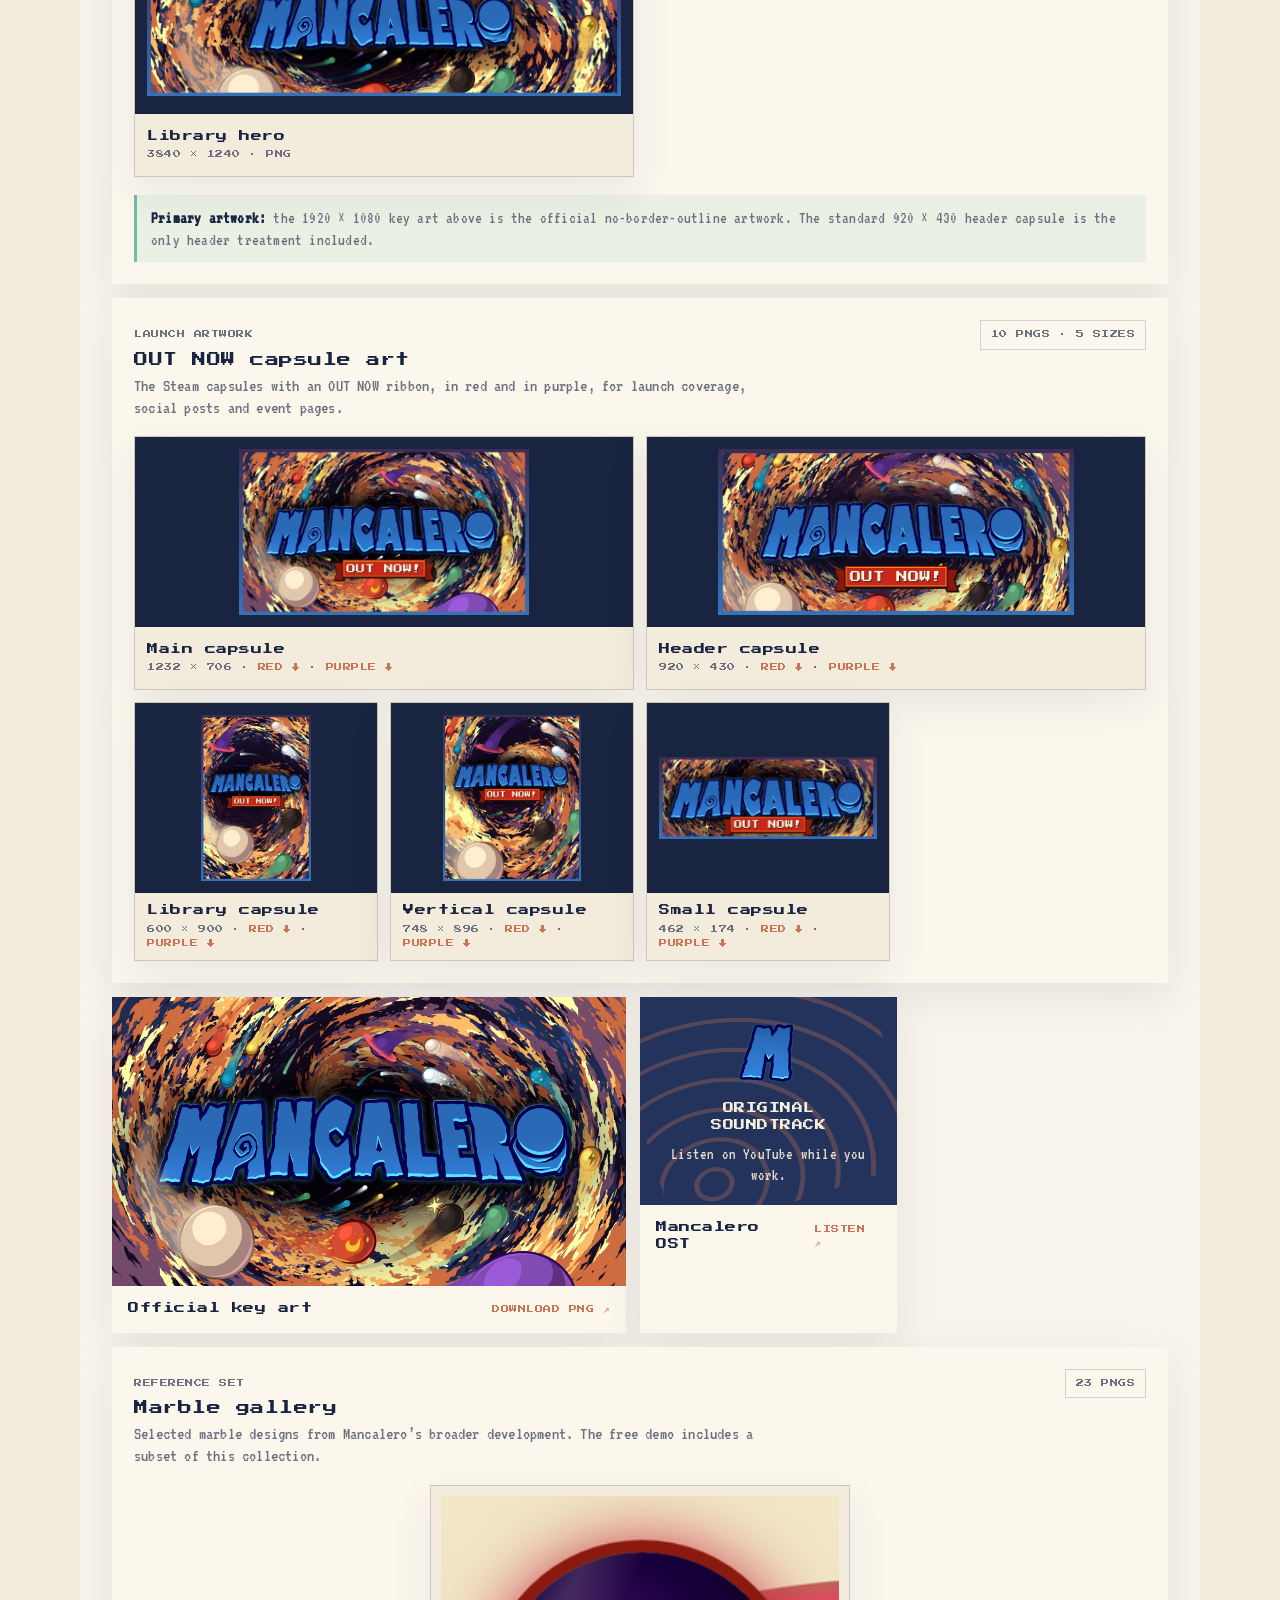
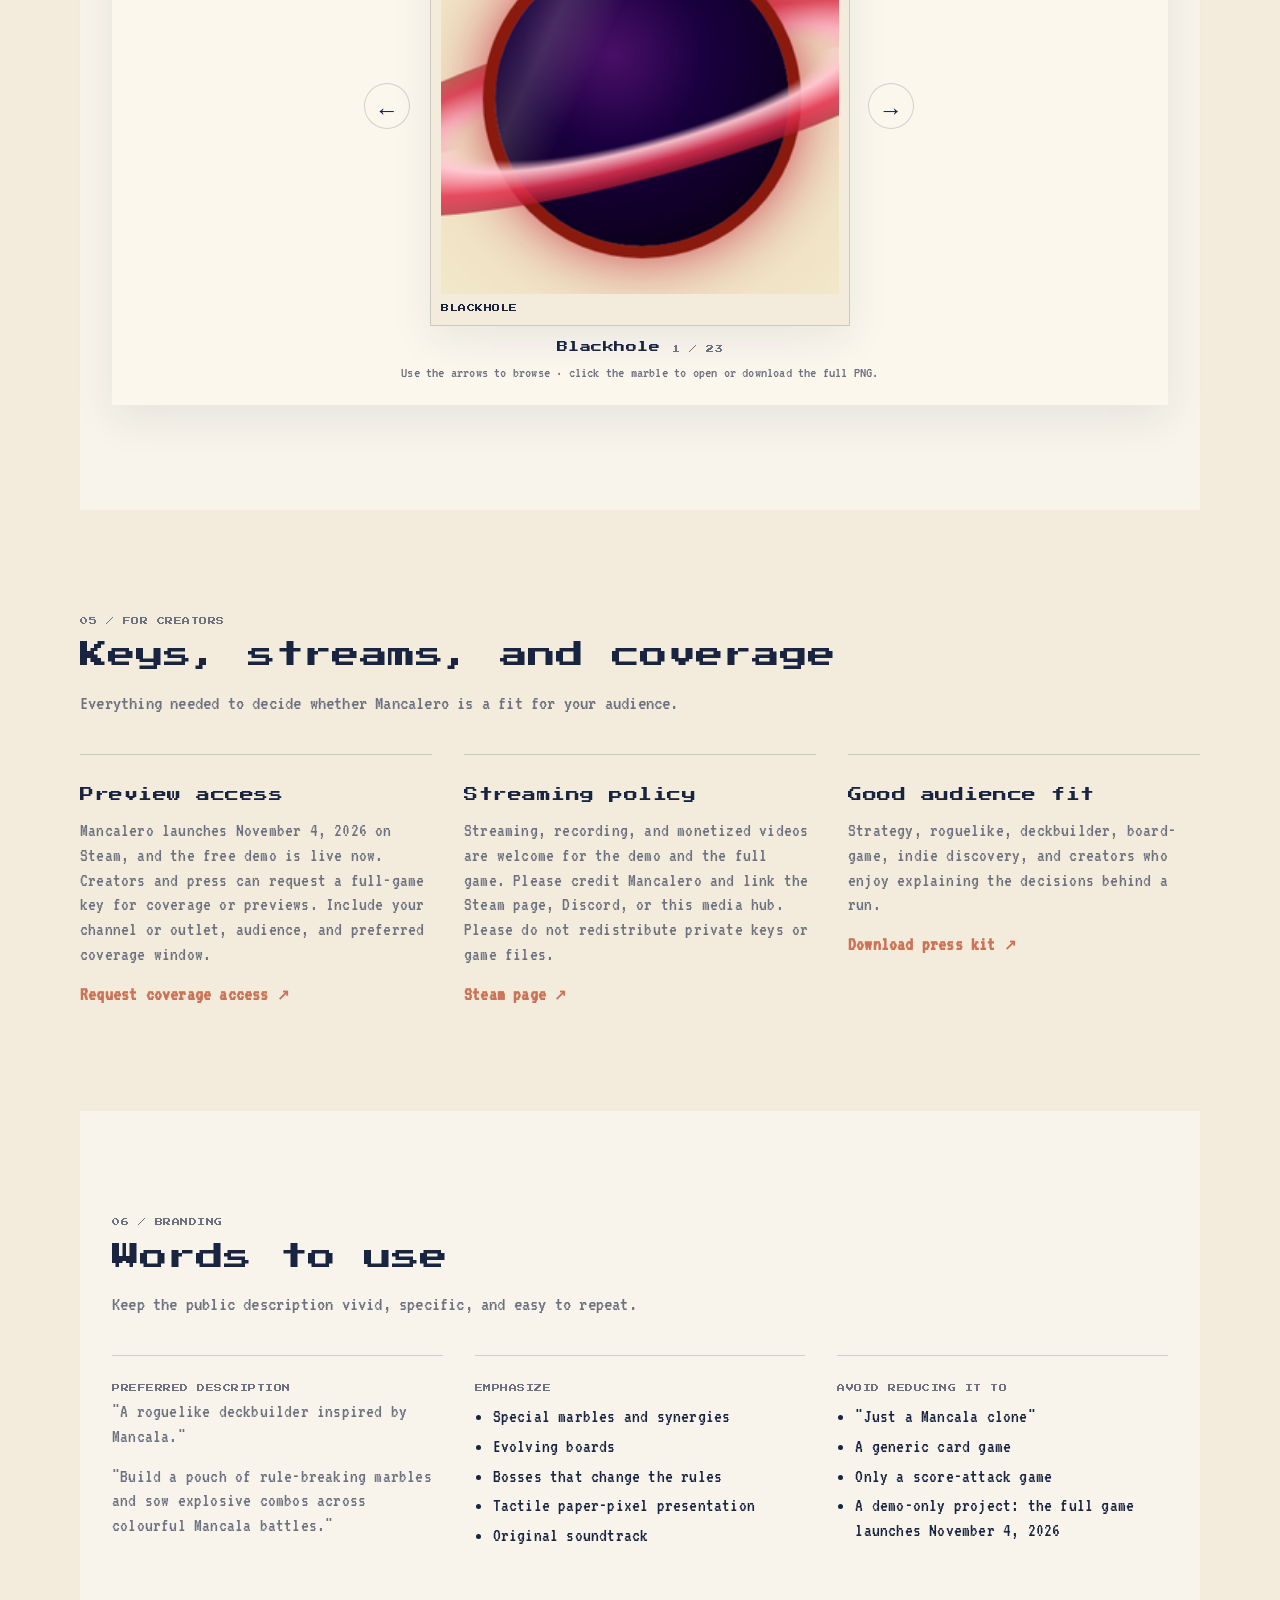
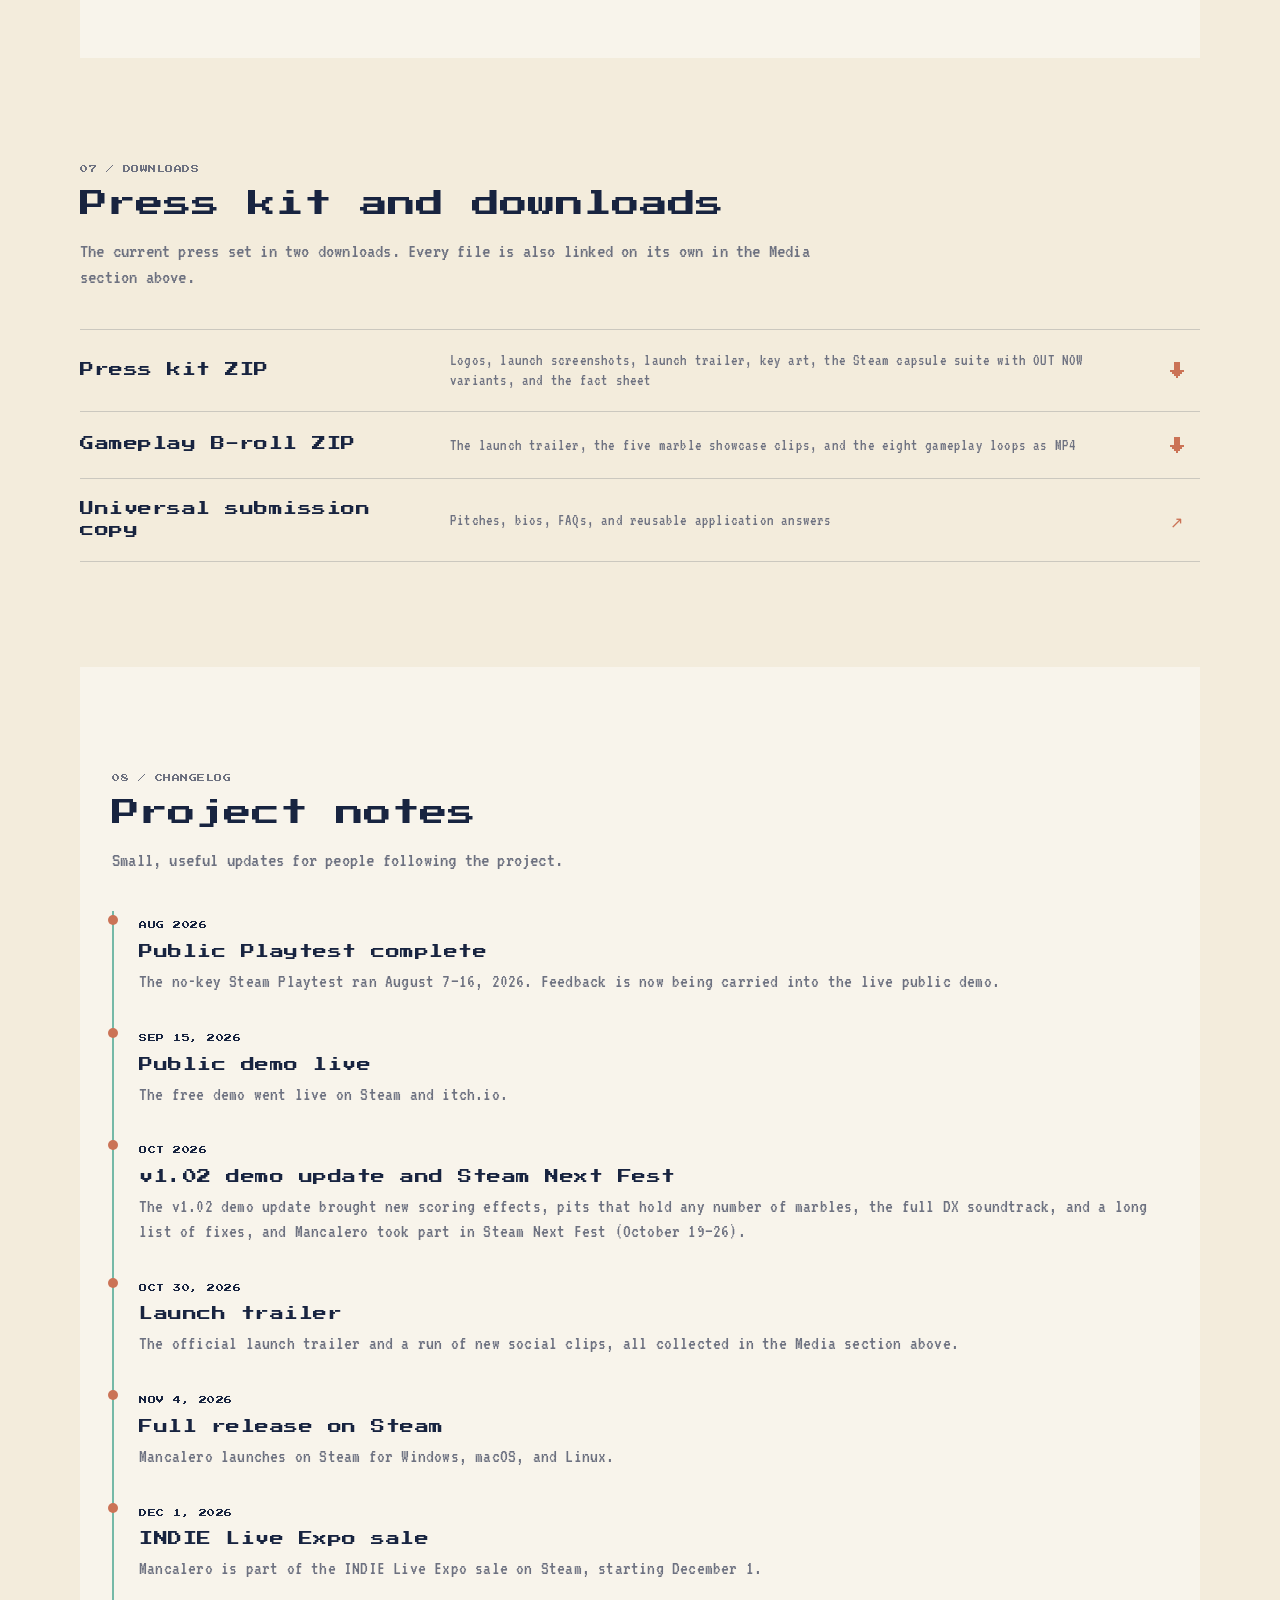
==== commit 45ad5cd2: "Press kit: hide the itch.io demo card; the browser/X demo is the one demo link The dev wants demo tr" ====
--- a/index.html
+++ b/index.html
@@ -250,11 +250,12 @@
       <div class="play-lab-copy">
         <p class="section-index">01 / PLAY THE DEMO</p>
         <h2>Play the current Mancalero demo.</h2>
-        <p>The free demo is live on Steam, on itch.io, and right here in your browser, and it also plays inside posts on X. It covers Mancalero’s first three tables, with special marbles, Blessings, bosses, and Endless Mode. The full game launches November 4, 2026 on Steam.</p>
+        <p>The free demo is live on Steam and right here in your browser, and it also plays inside posts on X. It covers Mancalero’s first three tables, with special marbles, Blessings, bosses, and Endless Mode. The full game launches November 4, 2026 on Steam.</p>
         <p class="mini-demo-note">PLAY IN YOUR BROWSER · The same demo, no download: <a class="text-link" href="x-demo/" target="_blank" rel="noopener">cerlus.github.io/mancalero-press-media-hub/x-demo/</a>. Share that link on X and it plays inside the post.</p>
       </div>
       <div class="itch-demo-embed" aria-label="Mancalero playable demo">
-        <a class="itch-card" href="https://archiusdev.itch.io/mancalero" target="_blank" rel="noopener noreferrer" aria-label="Play Mancalero - Official Demo on itch.io">
+        <!-- itch.io card hidden (dev, 2026-11-03): the browser/X demo below is the one link we send traffic to. Remove `hidden` to bring it back when the itch build is updated. -->
+        <a class="itch-card" hidden href="https://archiusdev.itch.io/mancalero" target="_blank" rel="noopener noreferrer" aria-label="Play Mancalero - Official Demo on itch.io">
           <span class="itch-card-art"><img src="assets/branding/mancalero-square-capsule.png" alt="Mancalero key art"></span>
           <span class="itch-card-body">
             <strong class="itch-card-title">Mancalero - Official Demo</strong>
--- a/styles.css
+++ b/styles.css
@@ -187,3 +187,4 @@
 @media(max-width:800px){.site-header nav{font-size:9px}.contact-grid strong a{font-size:10px;white-space:nowrap}}
 
 .itch-demo-embed{flex-direction:column;gap:14px}
+.itch-card[hidden]{display:none}
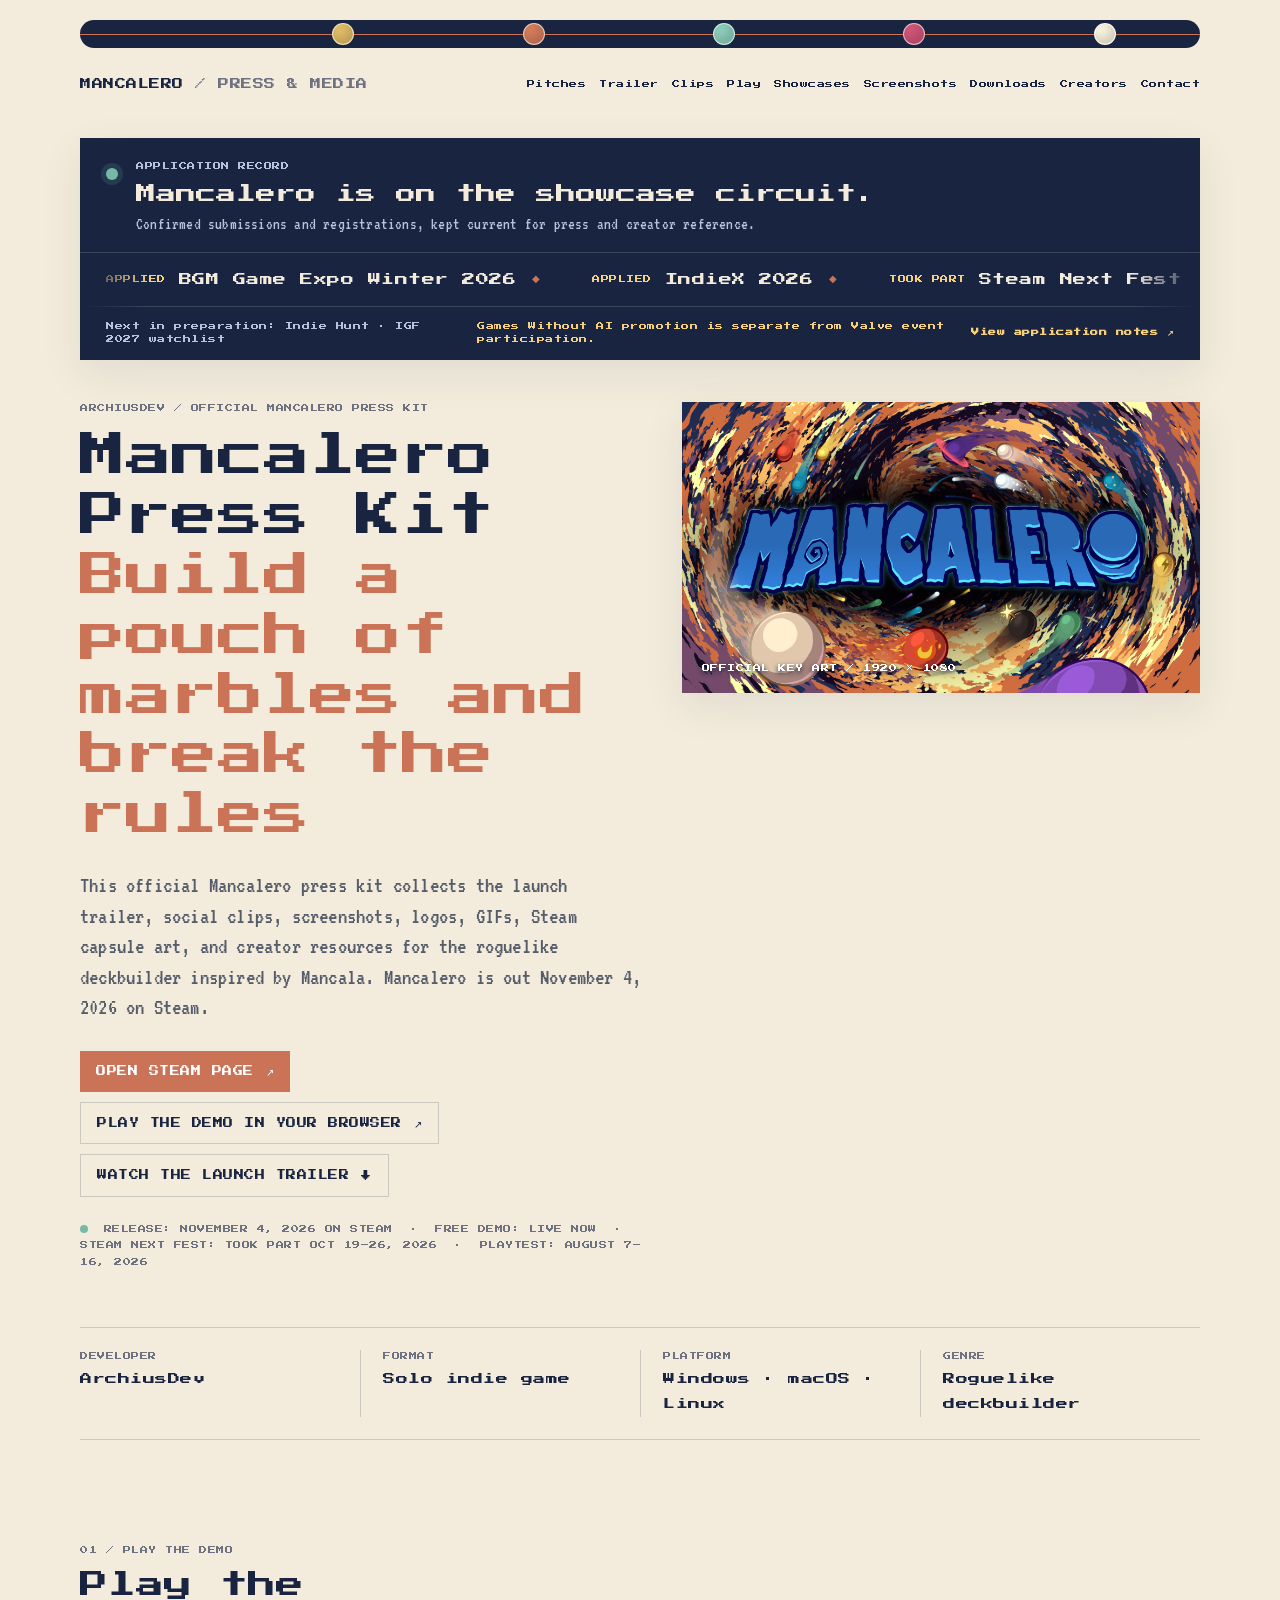
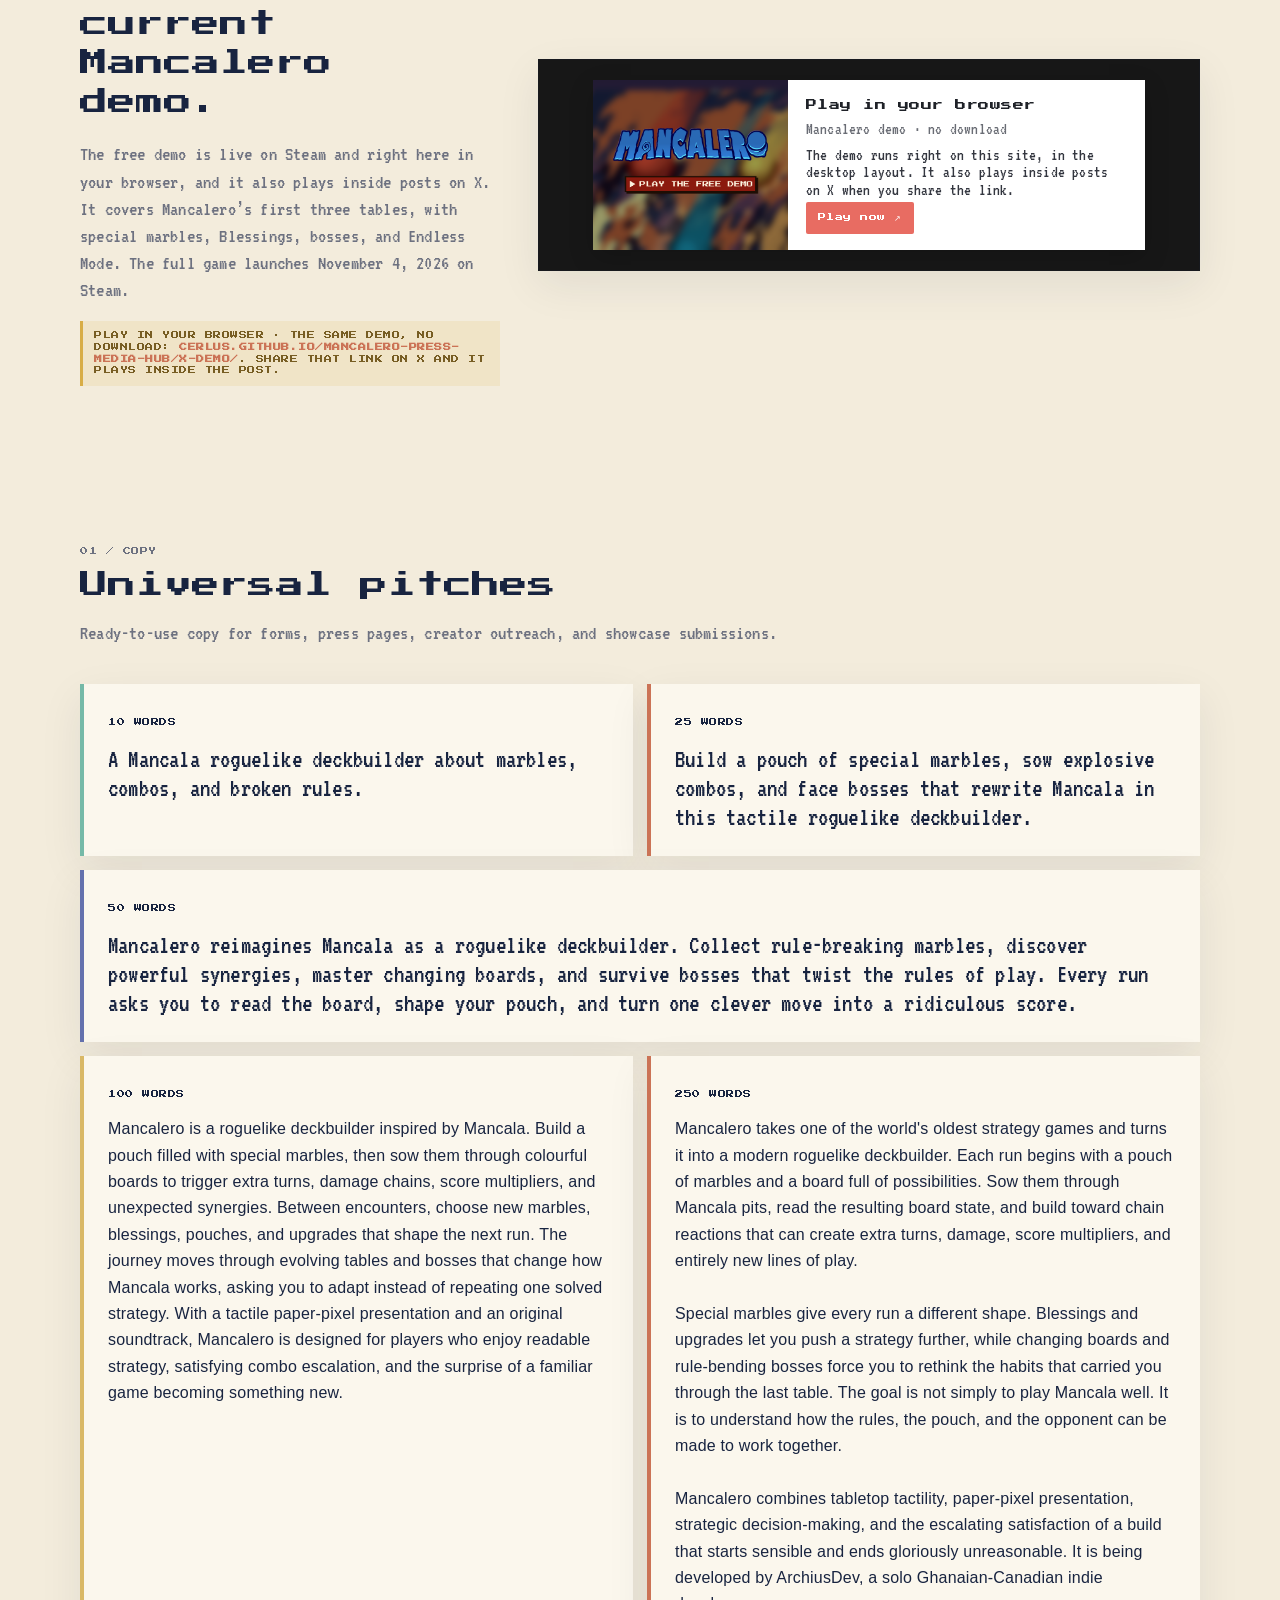
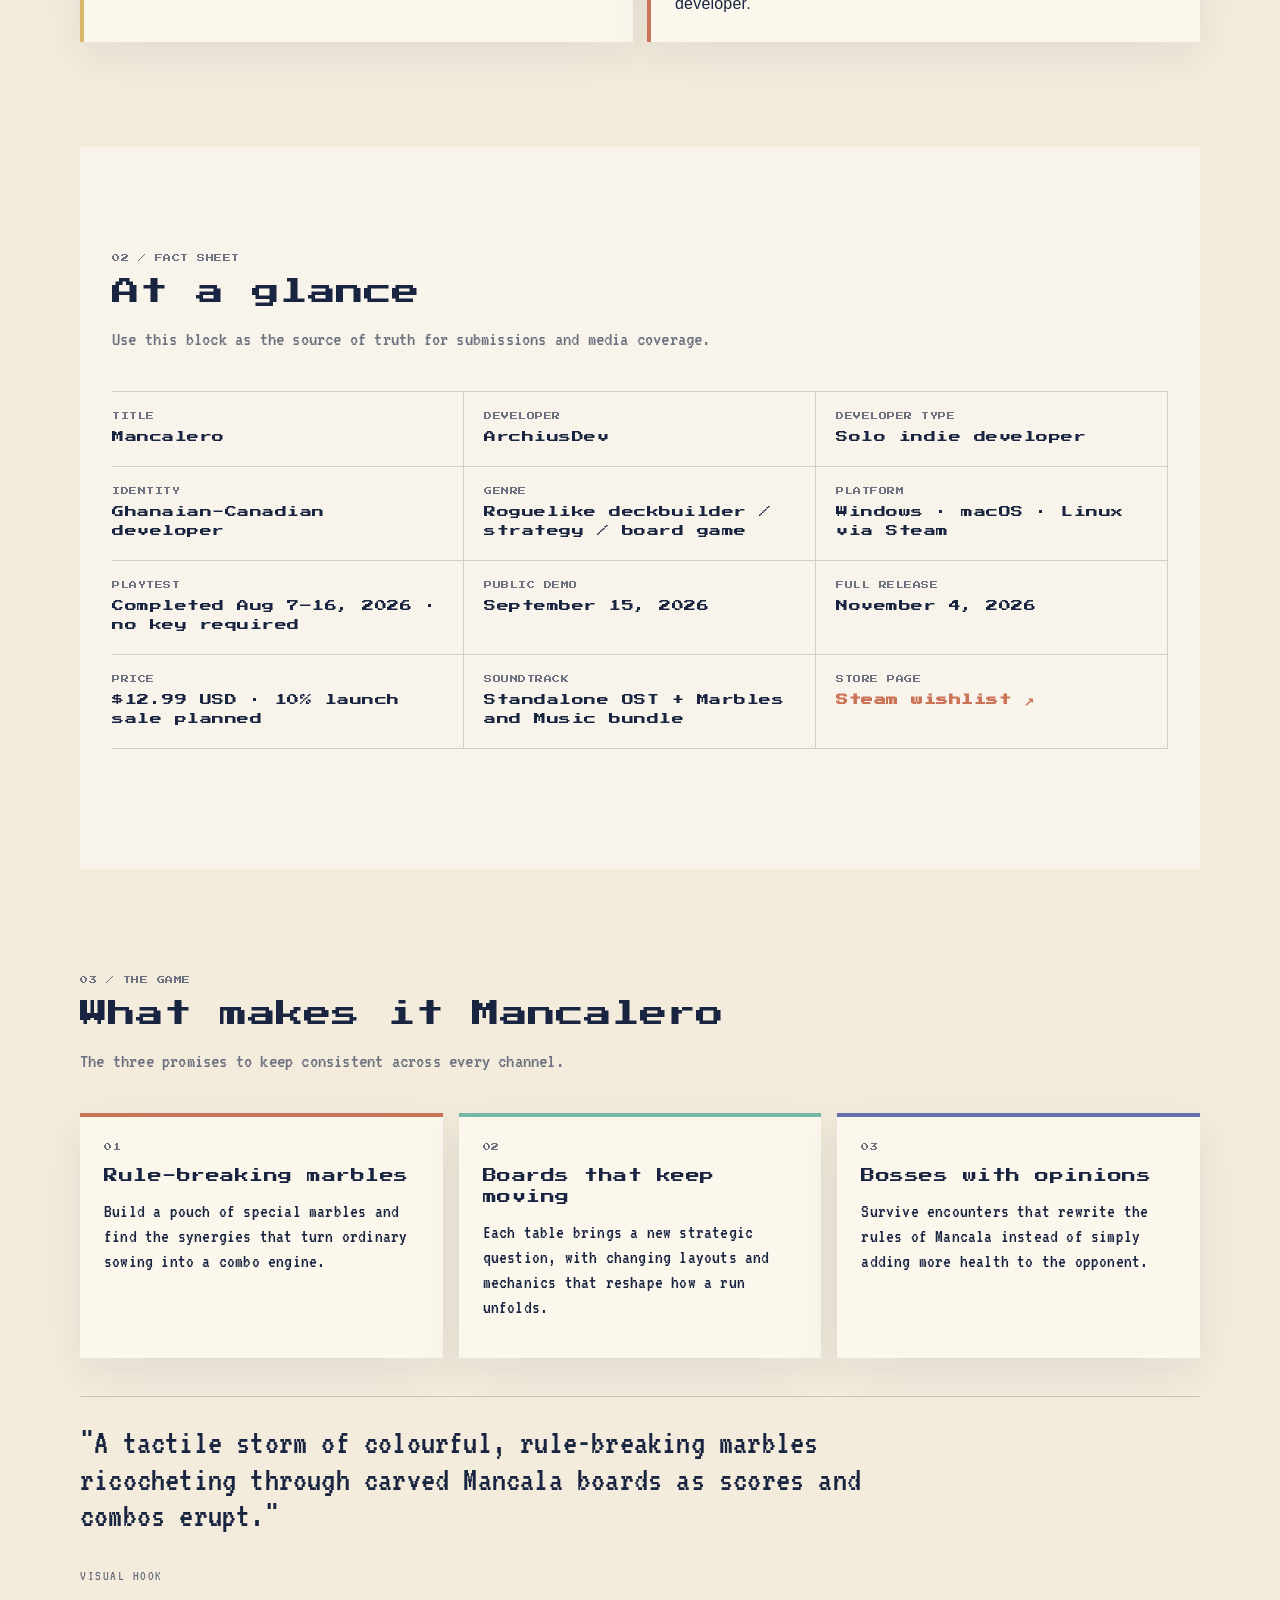
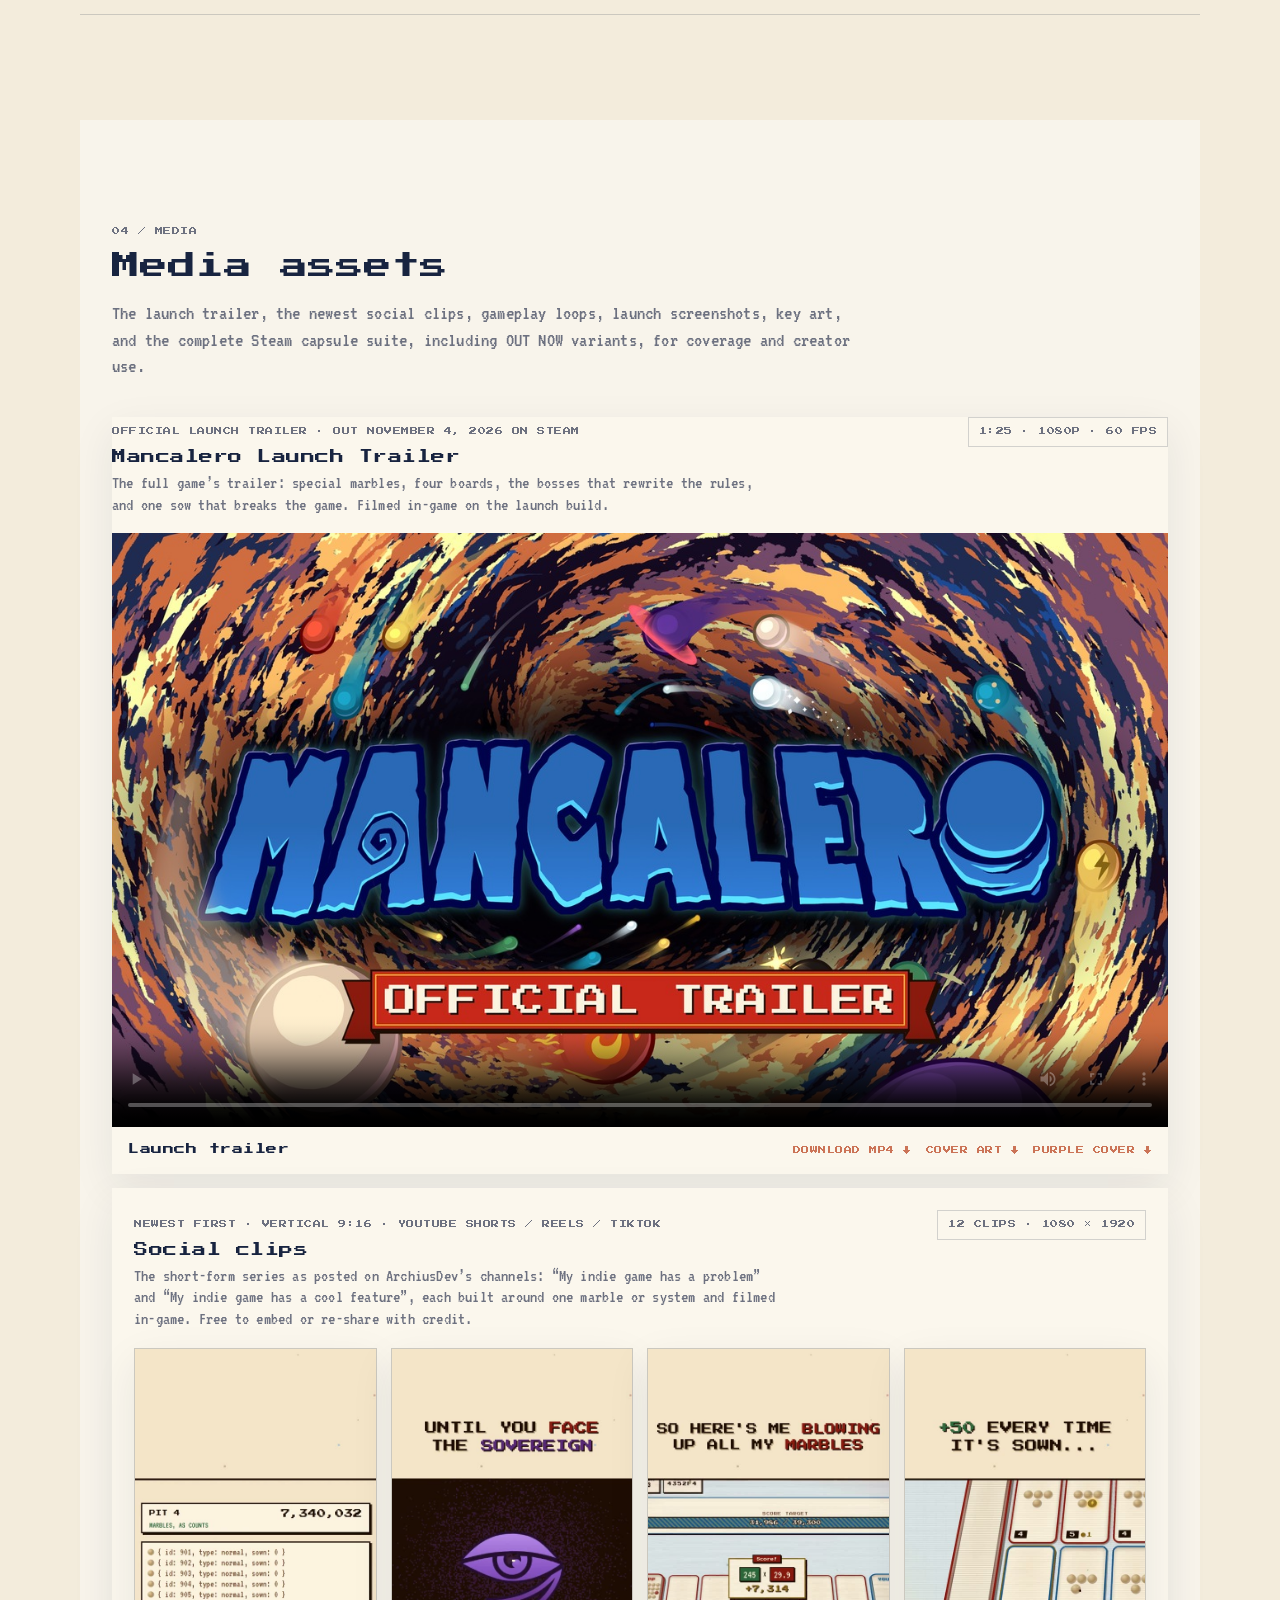
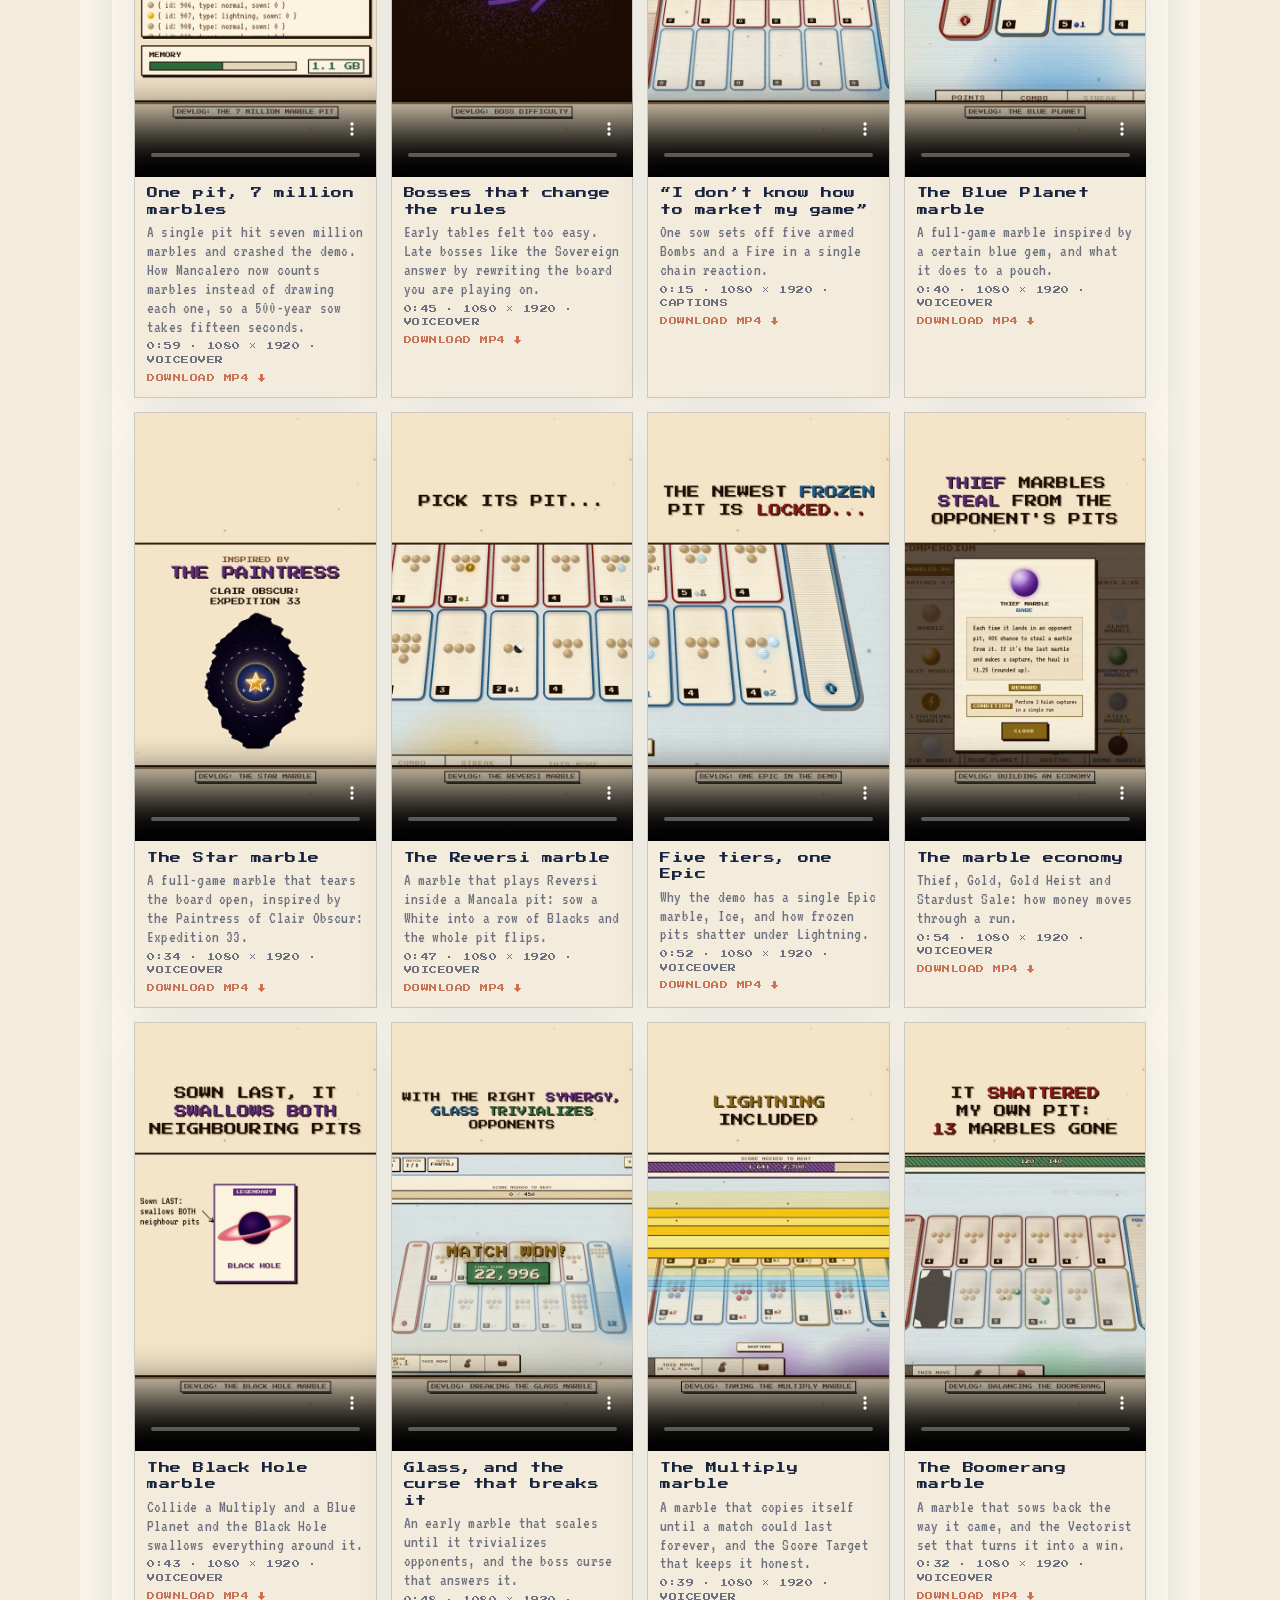
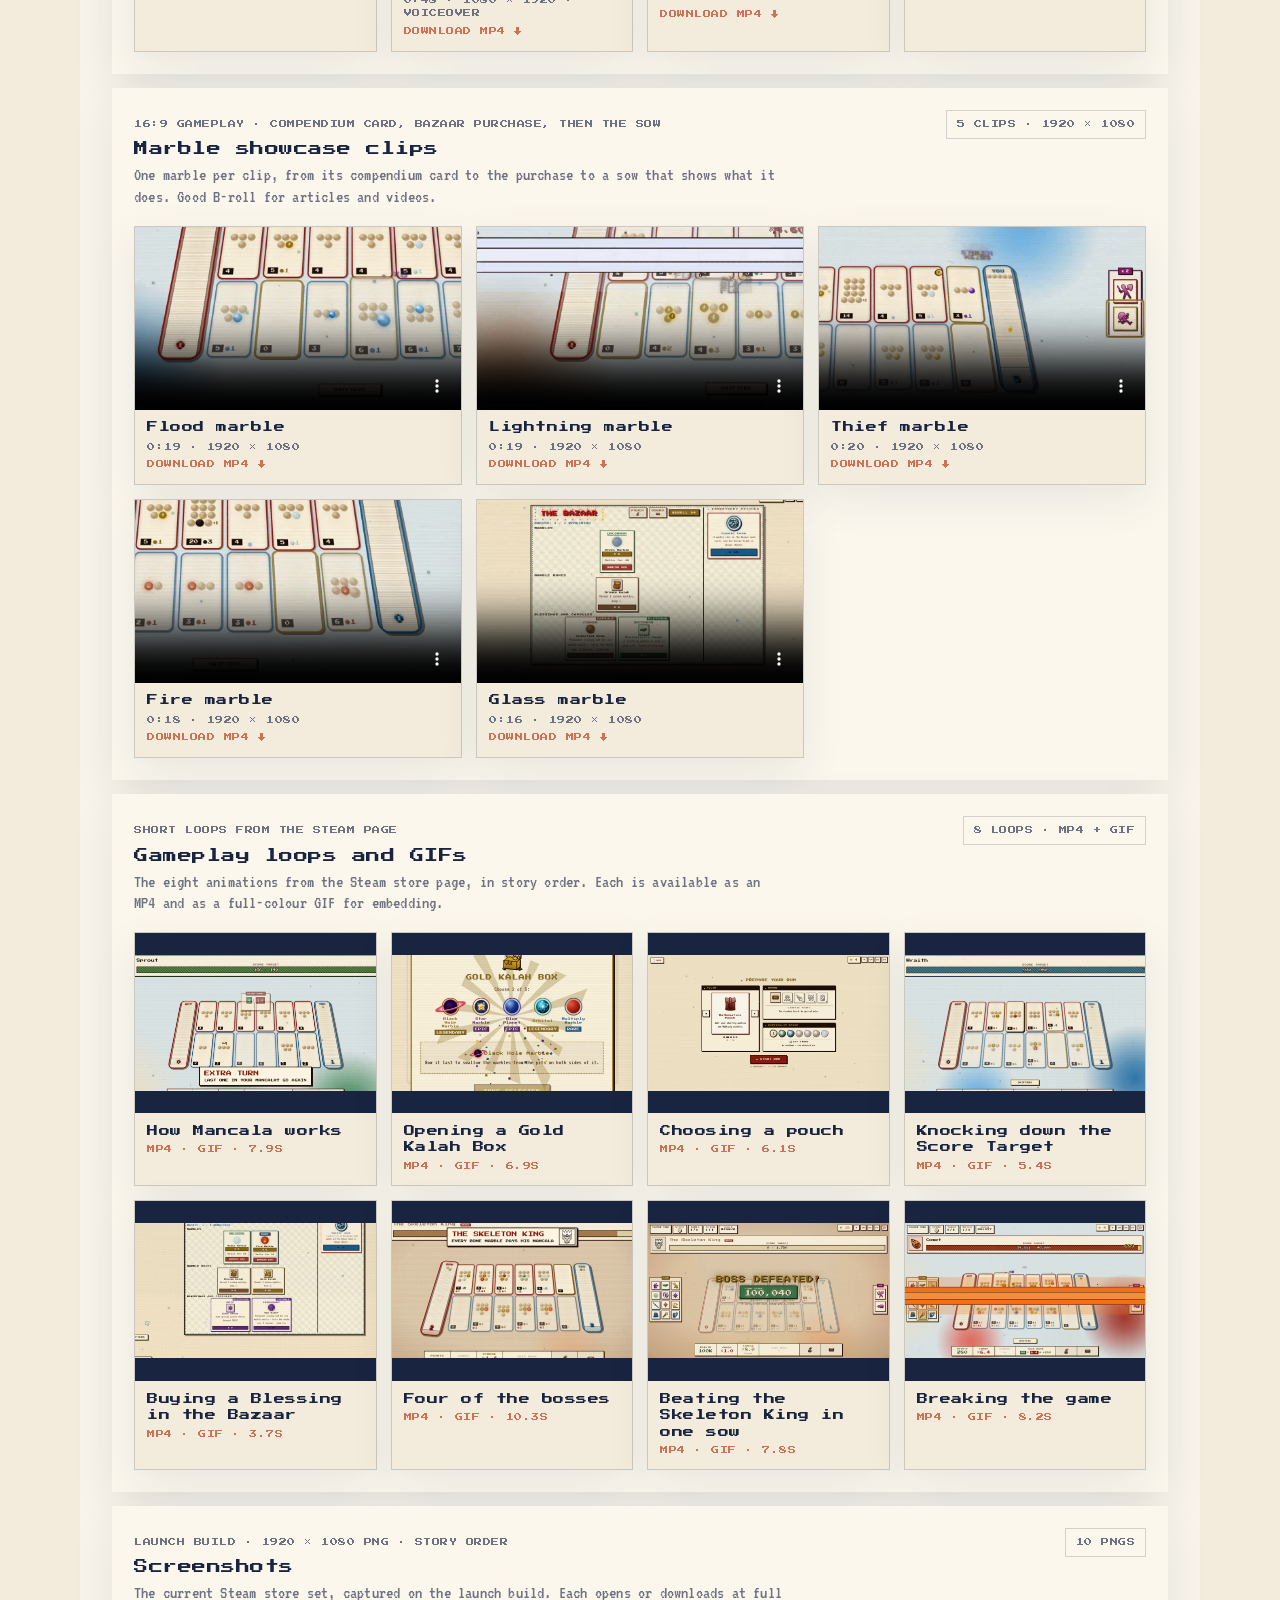
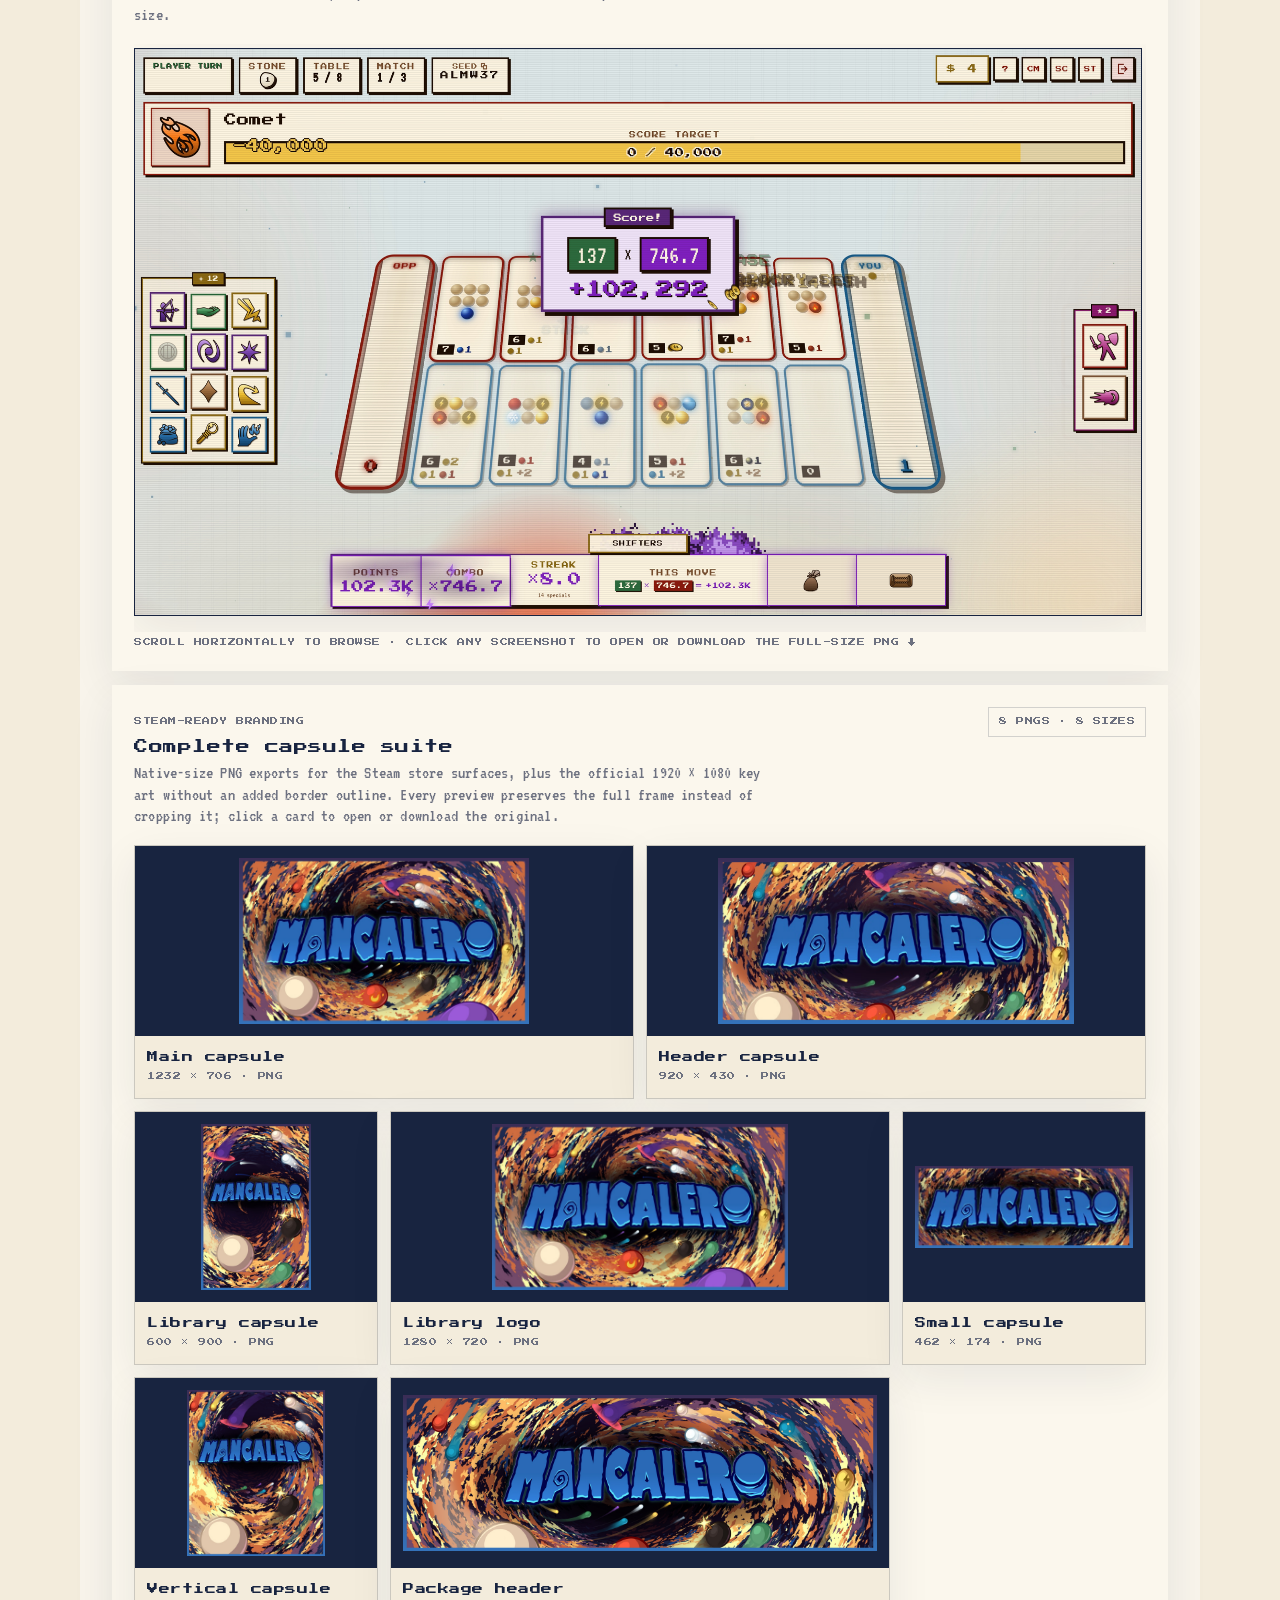
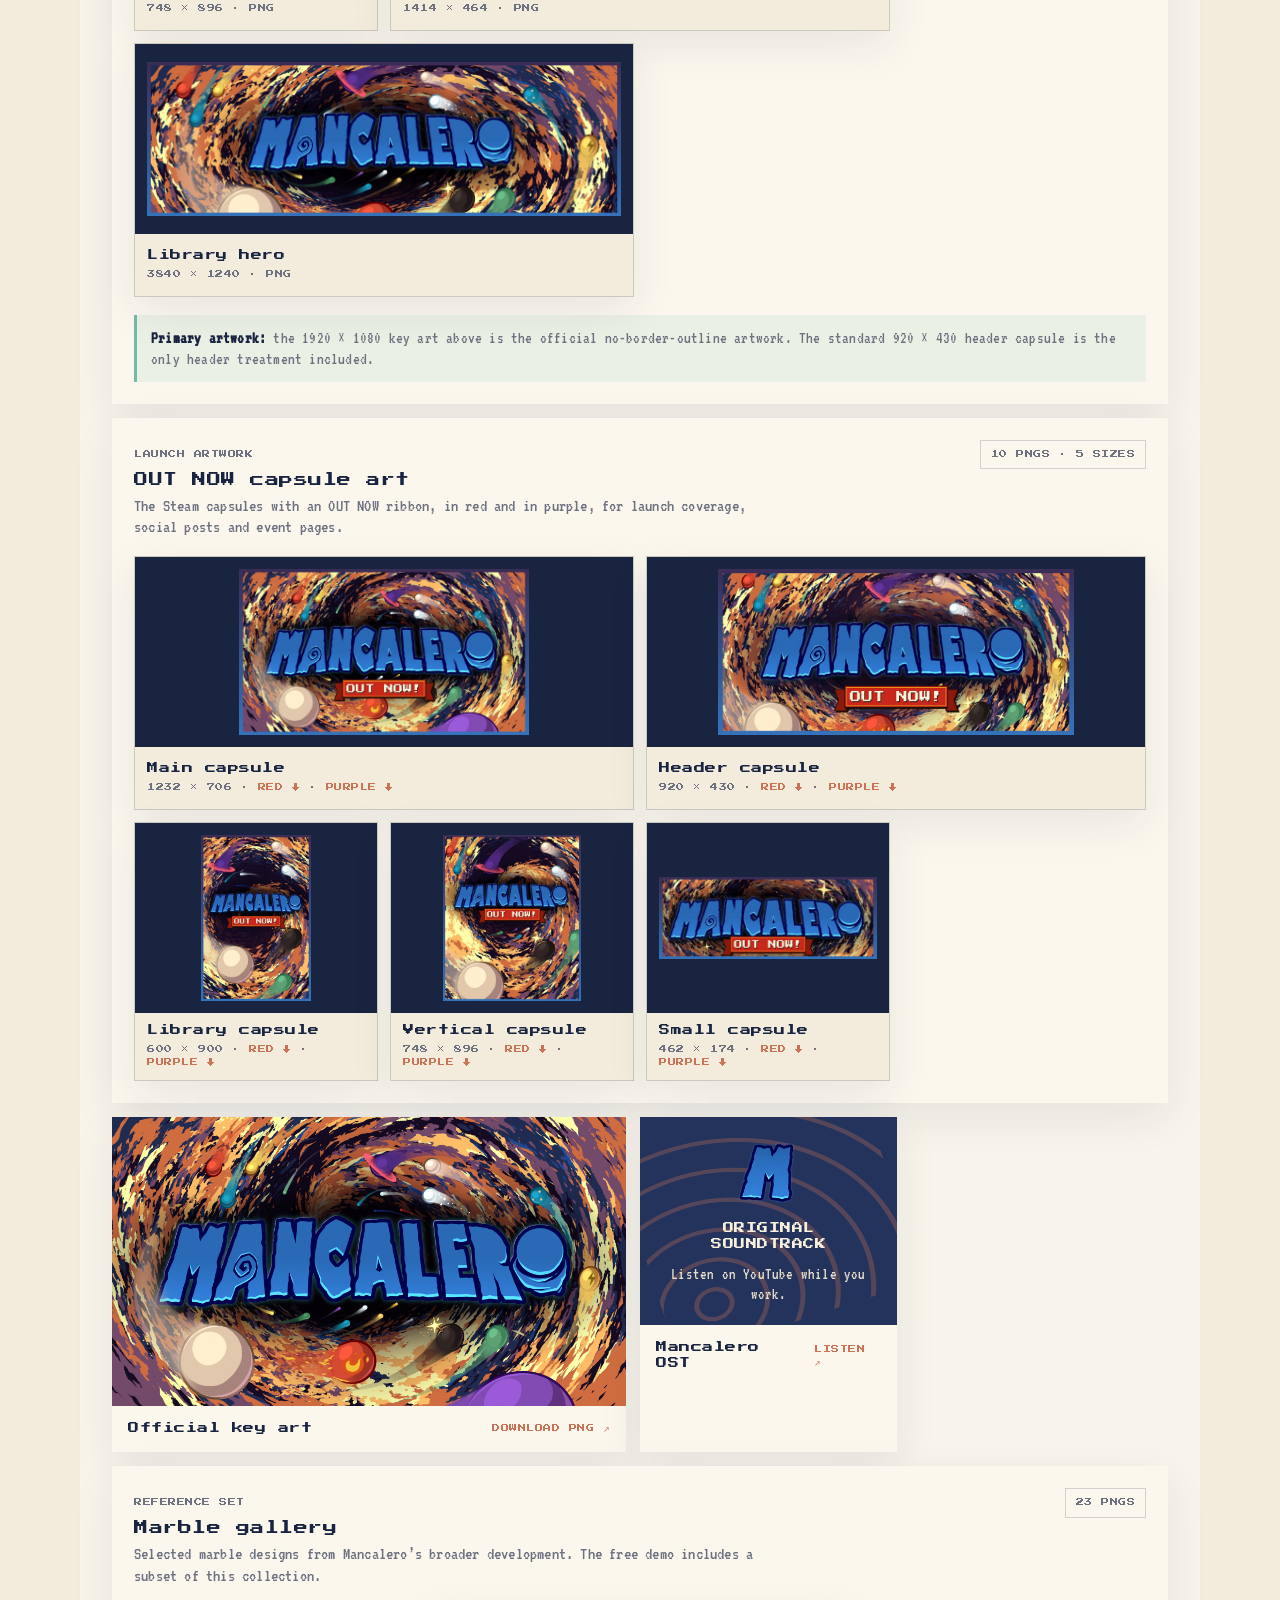
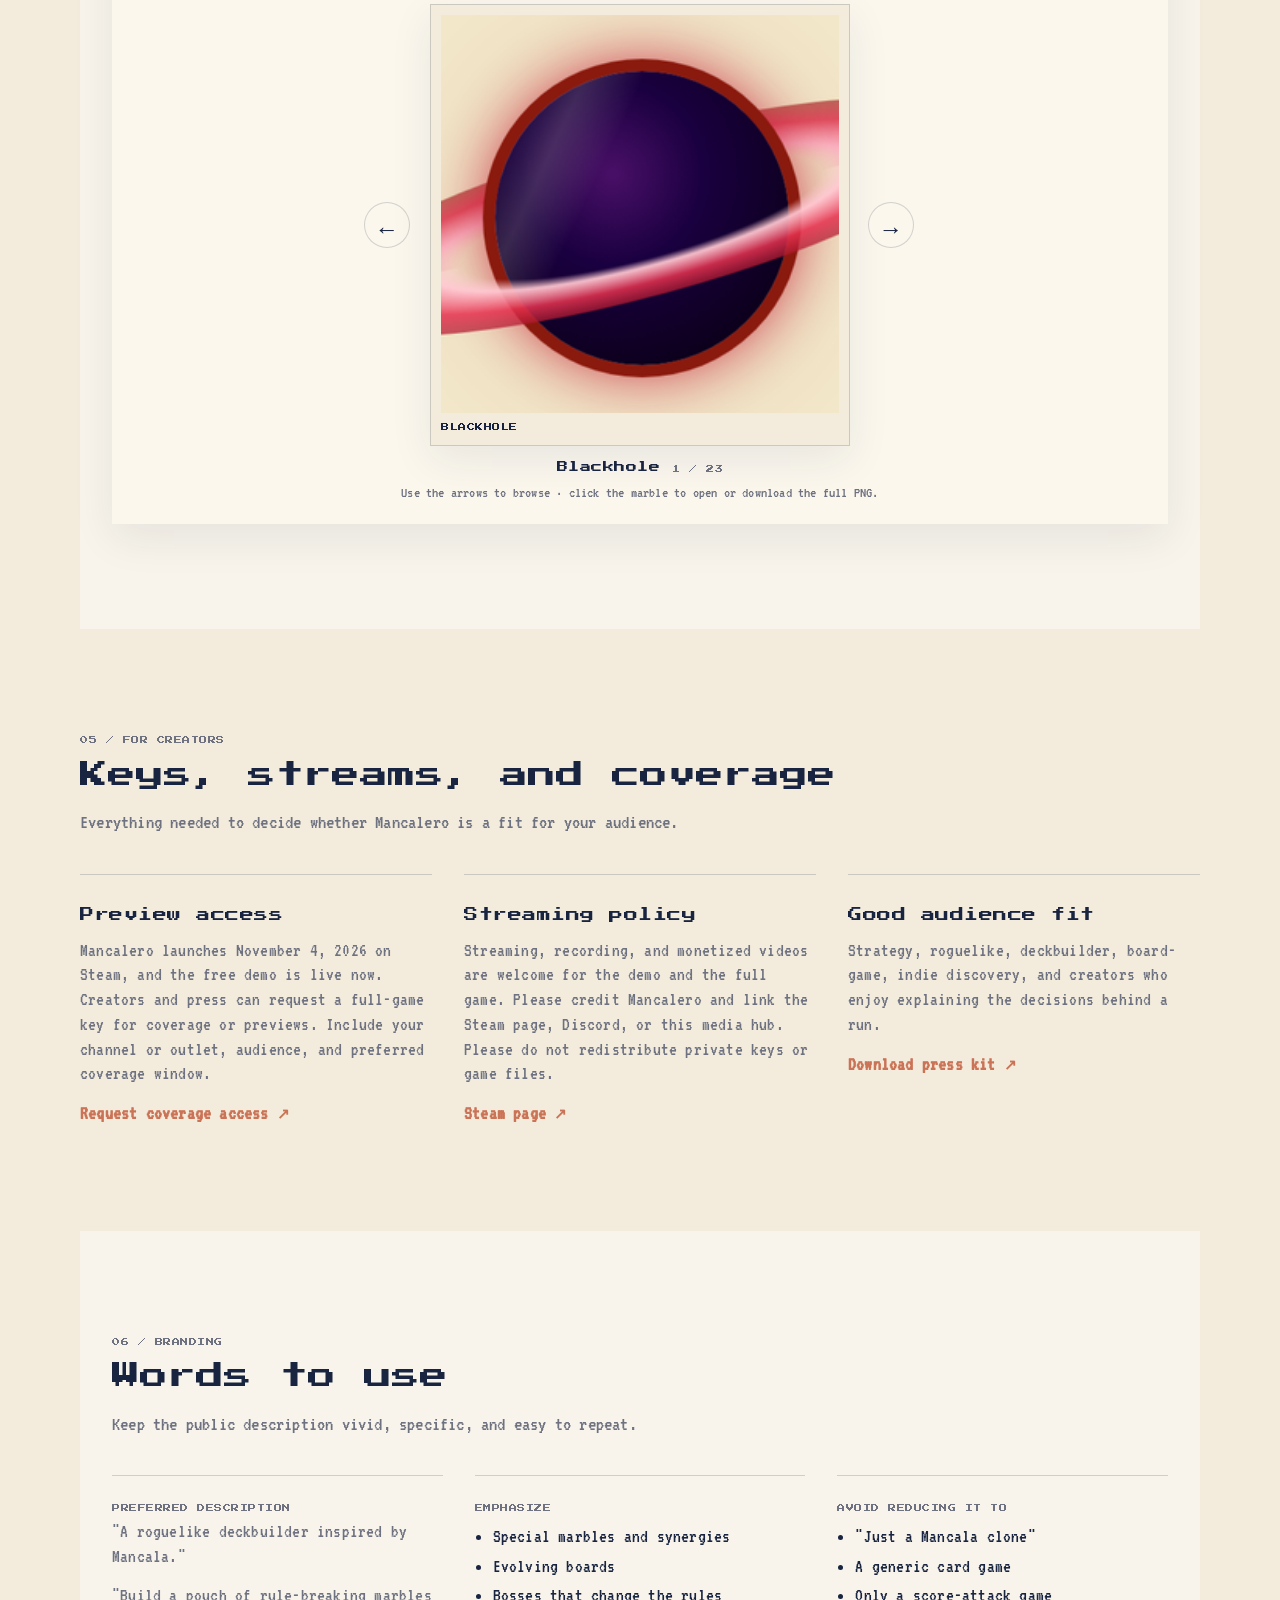
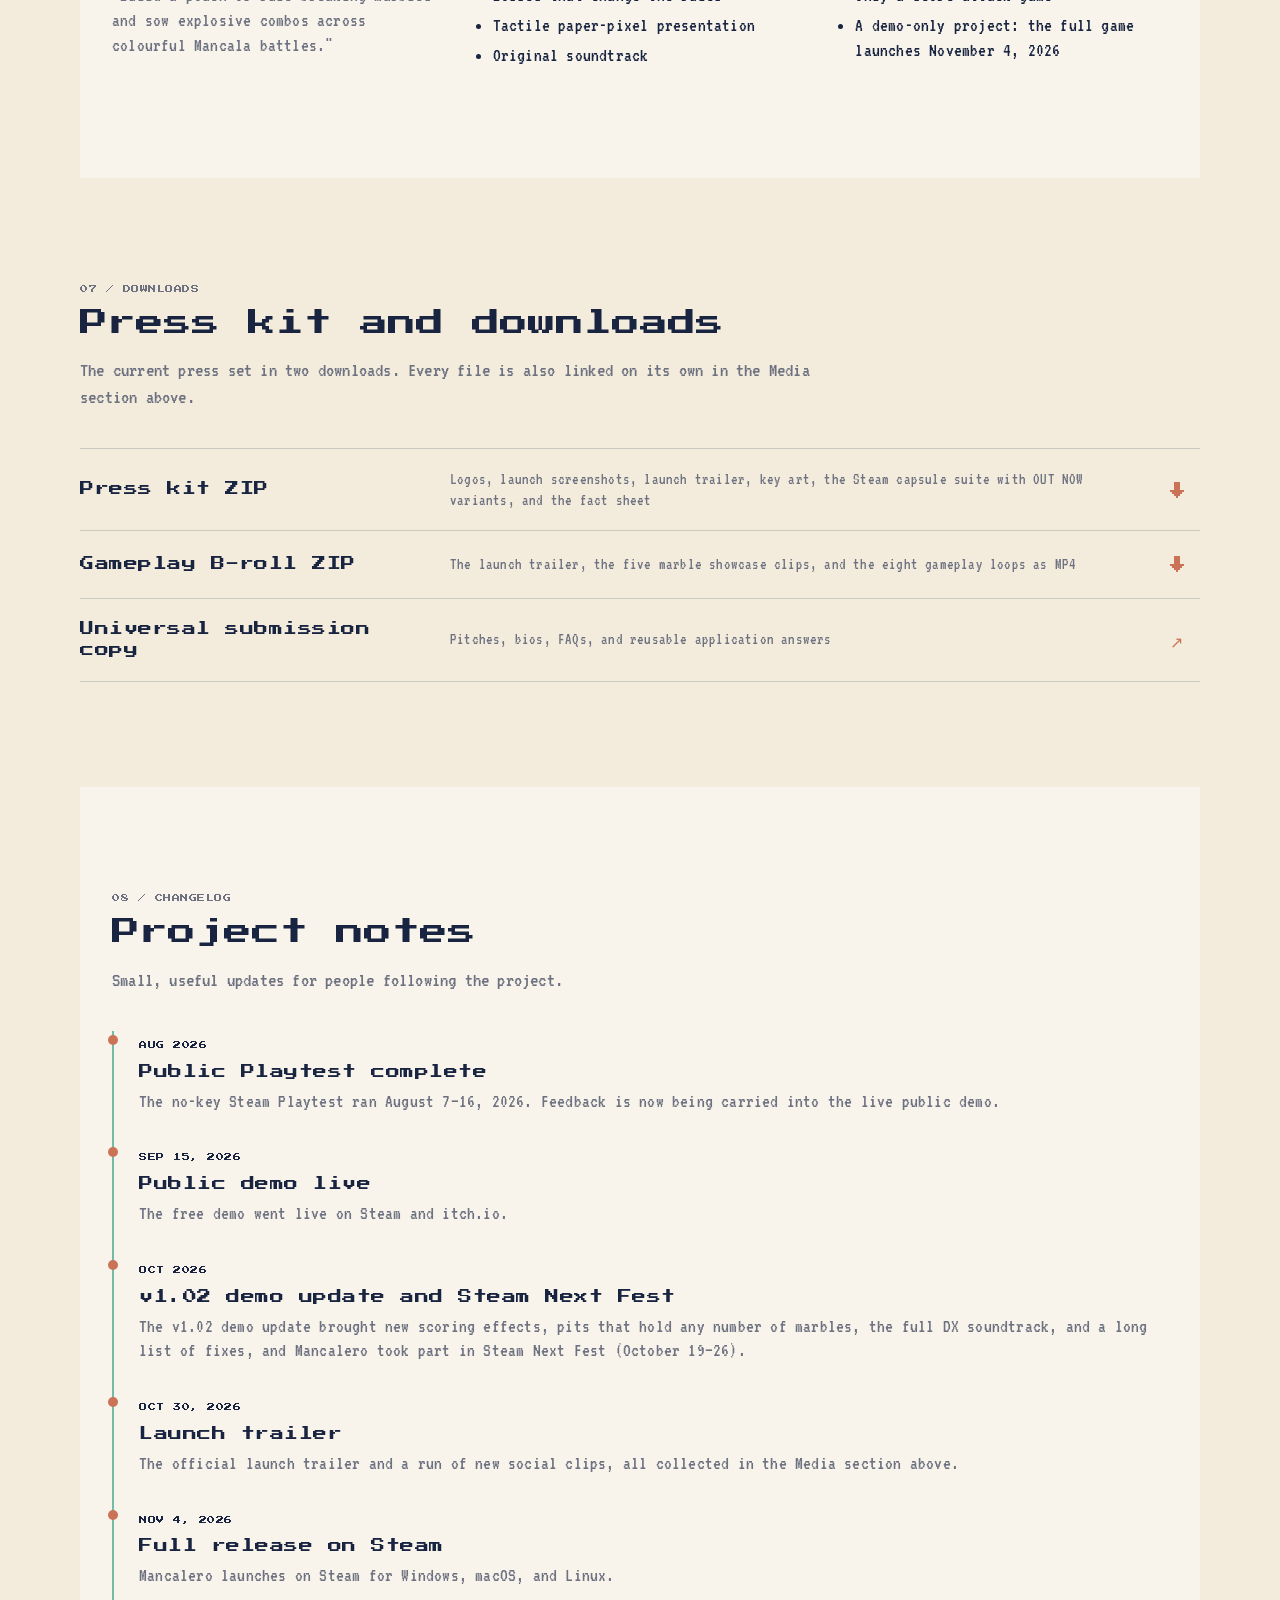
==== commit 7e387292: "Hero tagline: one sentence instead of two-part split Co-Authored-By: Claude Opus 5.5 <noreply@anthro" ====
--- a/index.html
+++ b/index.html
@@ -224,7 +224,7 @@
     <section class="hero shell">
       <div class="hero-copy">
         <p class="eyebrow">ARCHIUSDEV / OFFICIAL MANCALERO PRESS KIT</p>
-        <h1>Mancalero Press Kit<br><em>Build a pouch. Break the rules.</em></h1>
+        <h1>Mancalero Press Kit<br><em>Build a pouch of marbles and break the rules</em></h1>
         <p class="lede">This official Mancalero press kit collects the launch trailer, social clips, screenshots, logos, GIFs, Steam capsule art, and creator resources for the roguelike deckbuilder inspired by Mancala. Mancalero is out November 4, 2026 on Steam.</p>
         <div class="hero-actions">
           <a class="button button-primary" href="https://store.steampowered.com/app/4811700/Mancalero/?utm_source=press_kit&amp;utm_medium=owned_web&amp;utm_campaign=launch_nov_2026&amp;utm_content=steam_cta">Open Steam page <span>↗</span></a>
